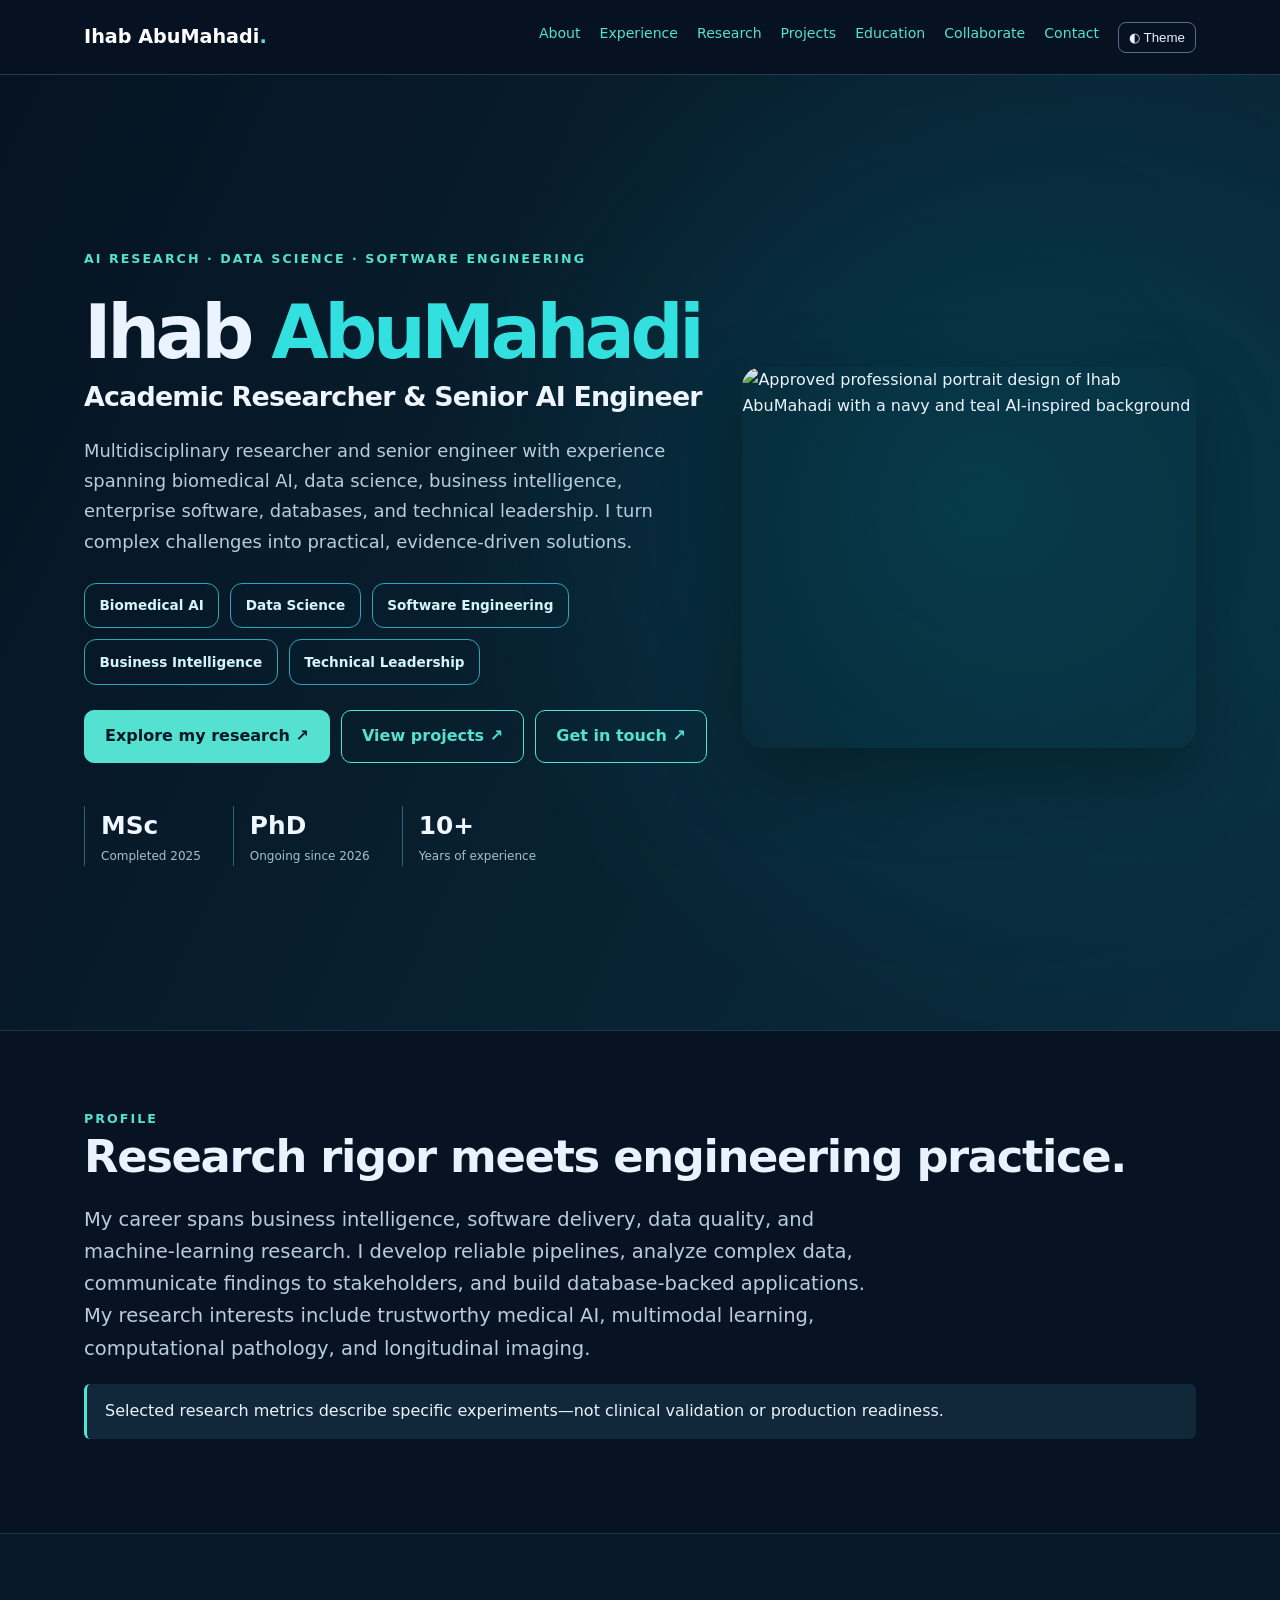
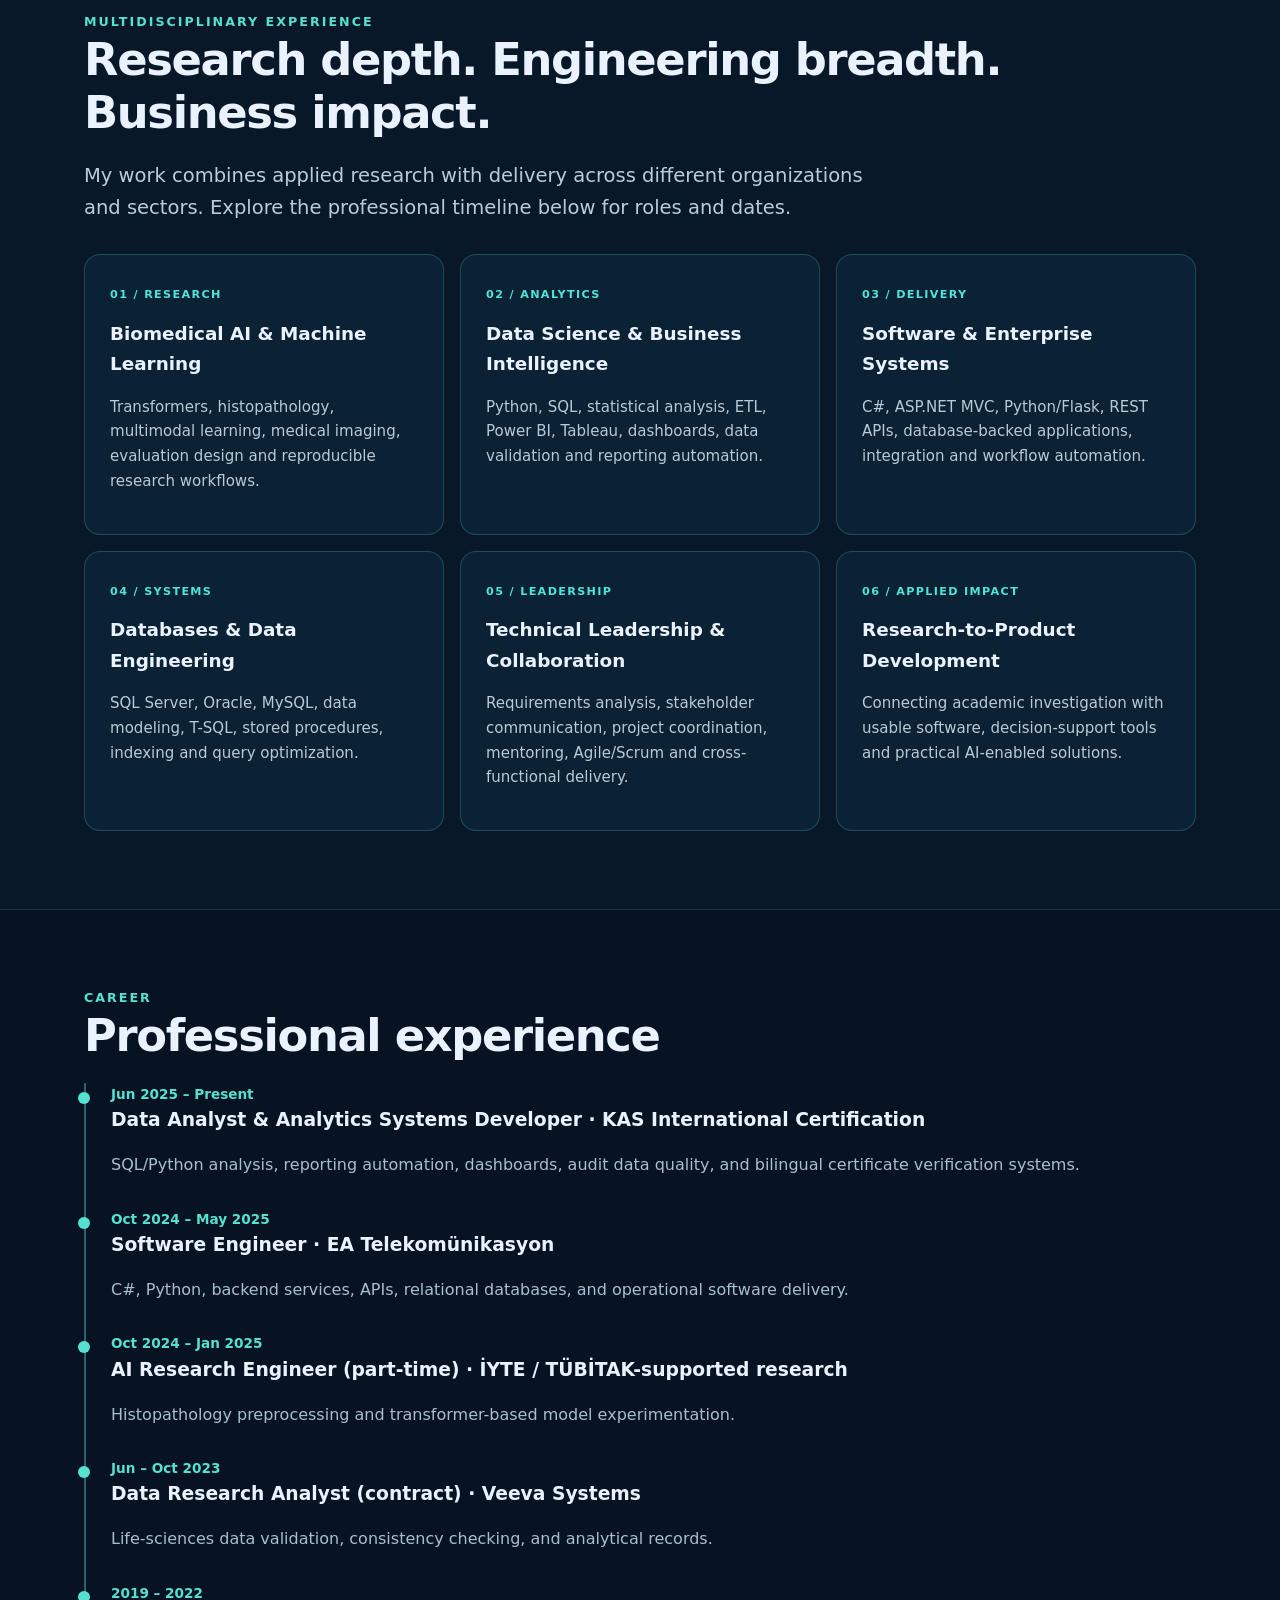
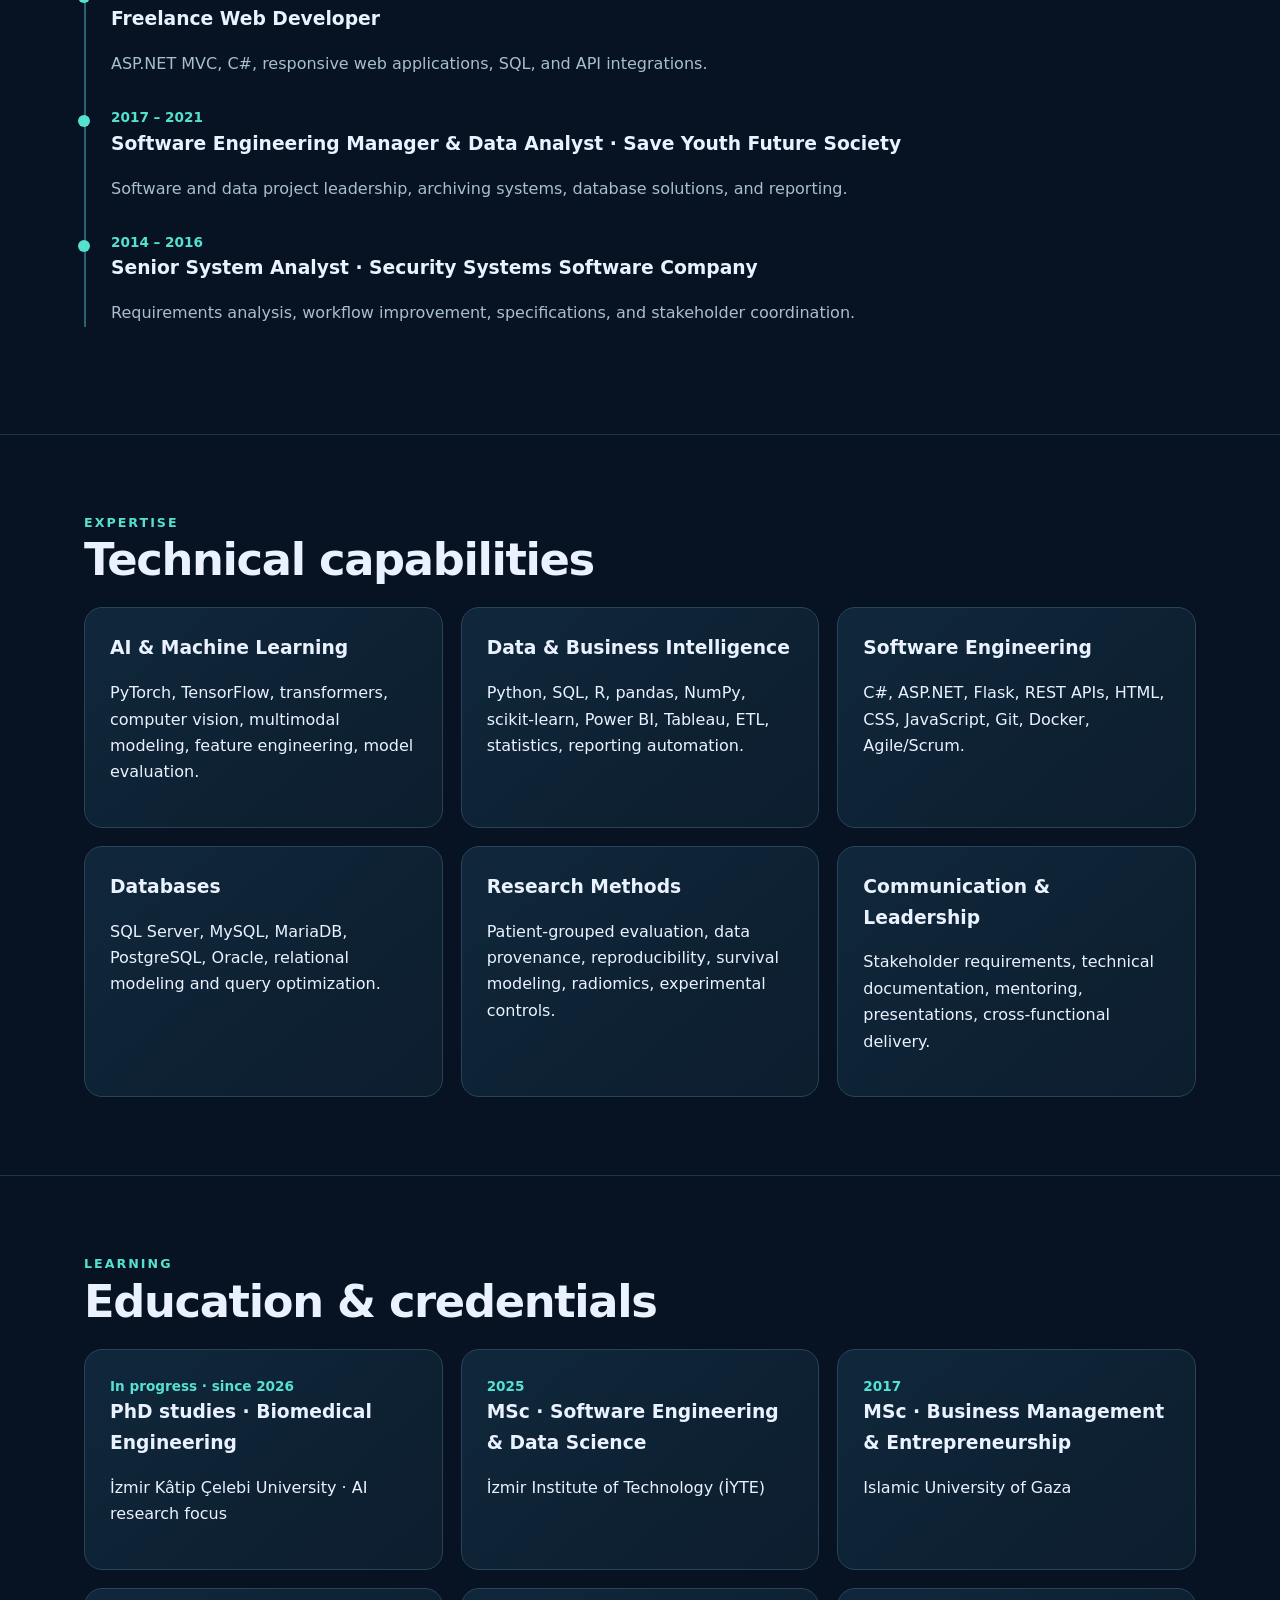
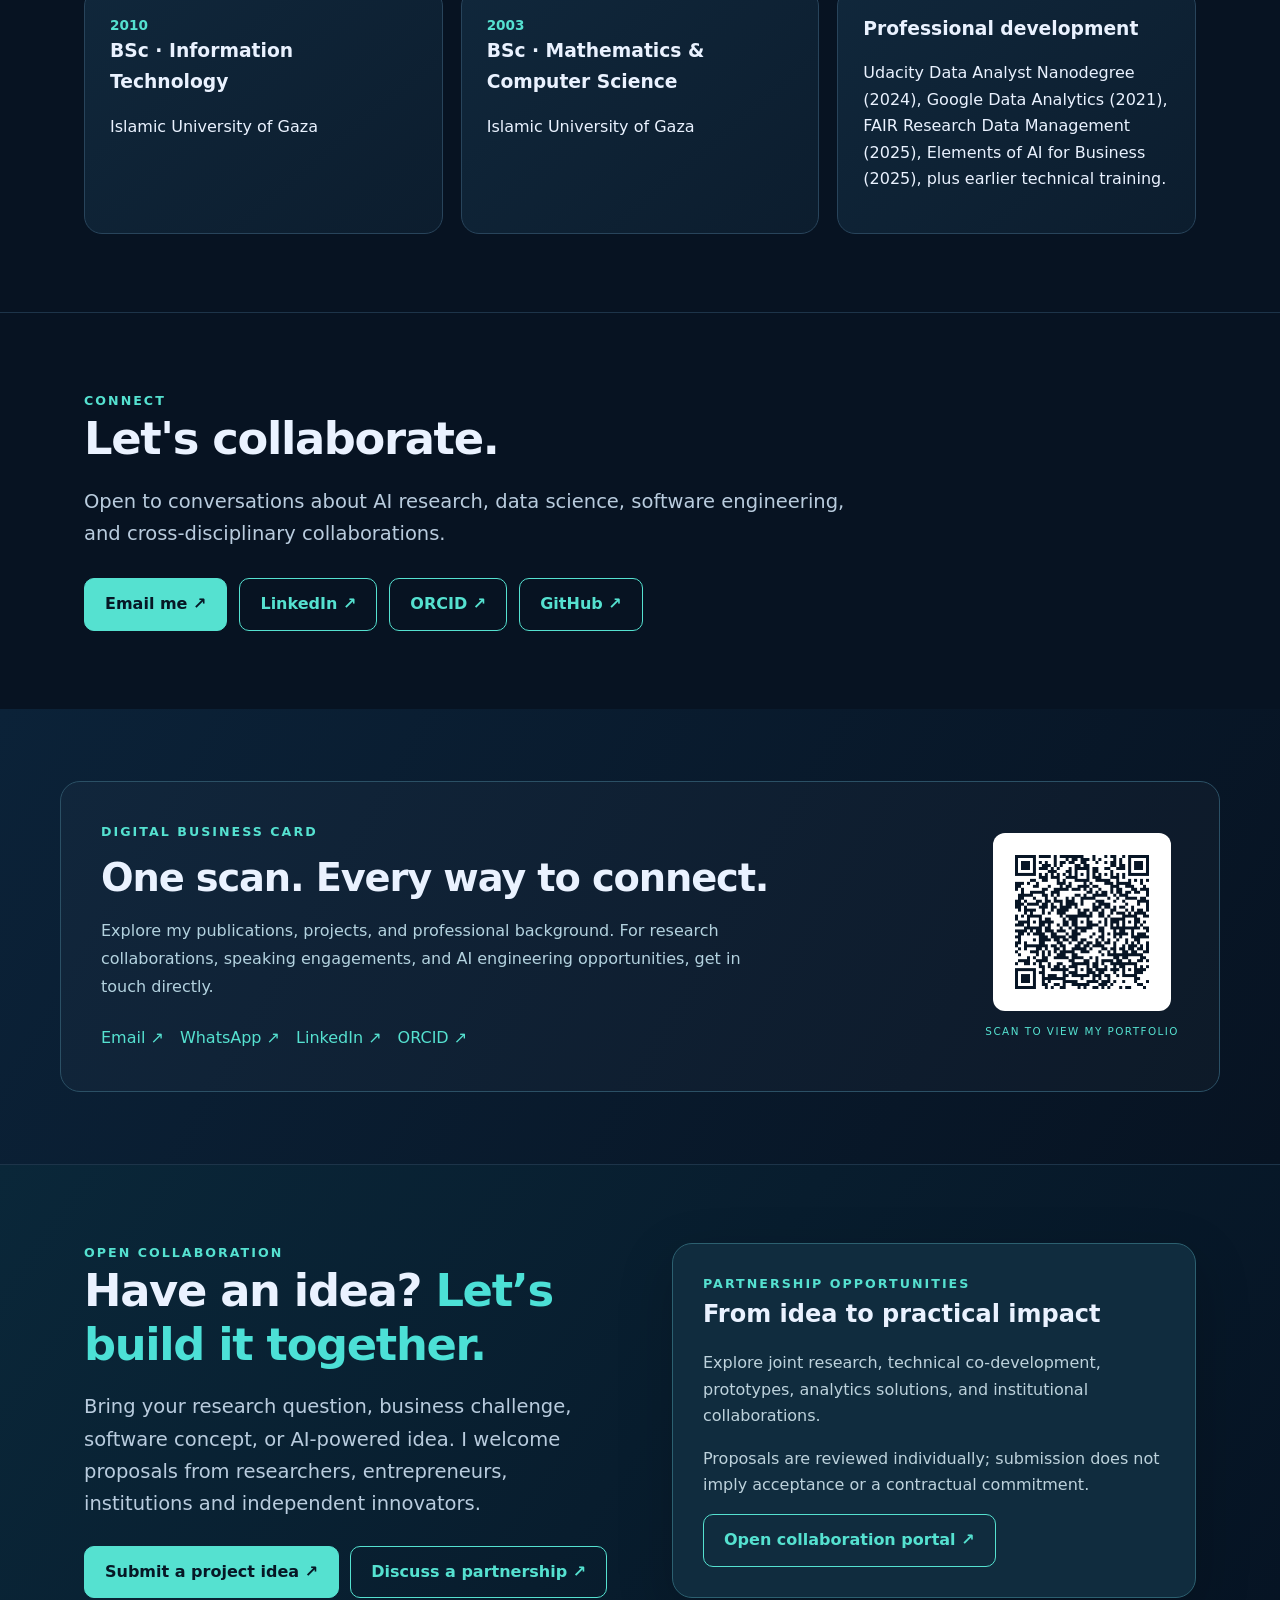
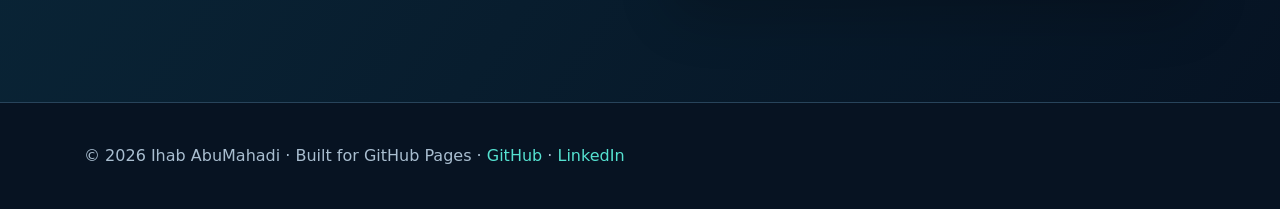
==== index.html @ 4c2e5763 "Version 6" ====
<!doctype html><html lang="en"><head><meta charset="utf-8"><meta name="viewport" content="width=device-width,initial-scale=1"><meta name="description" content="Professional portfolio of Ihab AbuMahadi: AI research, data science, software engineering, education, and experience."><meta name="theme-color" content="#071322"><title>Academic Researcher & Senior AI Engineer | Ihab AbuMahadi</title><link rel="stylesheet" href="style.css"></head><body><header><div class="wrap nav"><a class="brand" href="index.html">Ihab AbuMahadi<span style="color:#55e1d0">.</span></a><nav class="links" aria-label="Main navigation"><a href="index.html#about">About</a><a href="index.html#experience">Experience</a><a href="research.html">Research</a><a href="projects.html">Projects</a><a href="index.html#education">Education</a><a href="collaborate.html">Collaborate</a><a href="index.html#contact">Contact</a><button class="toggle" id="theme" aria-label="Toggle light and dark theme">◐ Theme</button></nav></div></header><main><section class="hero hero-v4">
<div class="wrap hero-layout">
  <div class="hero-copy">
    <div class="eyebrow">AI RESEARCH · DATA SCIENCE · SOFTWARE ENGINEERING</div>
    <h1>Ihab <em>AbuMahadi</em></h1>
    <h2 class="hero-role">Academic Researcher &amp; Senior AI Engineer</h2>
    <p class="lead">Multidisciplinary researcher and senior engineer with experience spanning biomedical AI, data science, business intelligence, enterprise software, databases, and technical leadership. I turn complex challenges into practical, evidence-driven solutions.</p>
    <div class="expertise-tags"><span>Biomedical AI</span><span>Data Science</span><span>Software Engineering</span><span>Business Intelligence</span><span>Technical Leadership</span></div>
    <div class="hero-actions"><a class="btn primary" href="research.html">Explore my research ↗</a><a class="btn" href="projects.html">View projects ↗</a><a class="btn" href="#contact">Get in touch ↗</a></div>
    <div class="hero-metrics"><div><b>MSc</b><span>Completed 2025</span></div><div><b>PhD</b><span>Ongoing since 2026</span></div><div><b>10+</b><span>Years of experience</span></div></div>
  </div>
  <div class="hero-visual"><img class="hero-ai-photo" src="assets/approved-ai-portrait.png" alt="Approved professional portrait design of Ihab AbuMahadi with a navy and teal AI-inspired background" width="1330" height="1119"></div>
</div></section><section id="about" class="section"><div class="wrap"><div class="eyebrow">Profile</div><h2>Research rigor meets engineering practice.</h2><p class="lead">My career spans business intelligence, software delivery, data quality, and machine-learning research. I develop reliable pipelines, analyze complex data, communicate findings to stakeholders, and build database-backed applications. My research interests include trustworthy medical AI, multimodal learning, computational pathology, and longitudinal imaging.</p><p class="note">Selected research metrics describe specific experiments—not clinical validation or production readiness.</p></div></section><section class="section career-scope" id="capabilities"><div class="wrap"><div class="eyebrow">MULTIDISCIPLINARY EXPERIENCE</div><h2>Research depth. Engineering breadth. Business impact.</h2><p class="lead">My work combines applied research with delivery across different organizations and sectors. Explore the professional timeline below for roles and dates.</p><div class="scope-grid"><article class="scope-card"><span>01 / RESEARCH</span><h3>Biomedical AI &amp; Machine Learning</h3><p>Transformers, histopathology, multimodal learning, medical imaging, evaluation design and reproducible research workflows.</p></article><article class="scope-card"><span>02 / ANALYTICS</span><h3>Data Science &amp; Business Intelligence</h3><p>Python, SQL, statistical analysis, ETL, Power BI, Tableau, dashboards, data validation and reporting automation.</p></article><article class="scope-card"><span>03 / DELIVERY</span><h3>Software &amp; Enterprise Systems</h3><p>C#, ASP.NET MVC, Python/Flask, REST APIs, database-backed applications, integration and workflow automation.</p></article><article class="scope-card"><span>04 / SYSTEMS</span><h3>Databases &amp; Data Engineering</h3><p>SQL Server, Oracle, MySQL, data modeling, T-SQL, stored procedures, indexing and query optimization.</p></article><article class="scope-card"><span>05 / LEADERSHIP</span><h3>Technical Leadership &amp; Collaboration</h3><p>Requirements analysis, stakeholder communication, project coordination, mentoring, Agile/Scrum and cross-functional delivery.</p></article><article class="scope-card"><span>06 / APPLIED IMPACT</span><h3>Research-to-Product Development</h3><p>Connecting academic investigation with usable software, decision-support tools and practical AI-enabled solutions.</p></article></div></div></section><section id="experience" class="section"><div class="wrap"><div class="eyebrow">Career</div><h2>Professional experience</h2><div class="timeline"><div class="item"><div class="date">Jun 2025 – Present</div><h3>Data Analyst & Analytics Systems Developer · KAS International Certification</h3><p class="muted">SQL/Python analysis, reporting automation, dashboards, audit data quality, and bilingual certificate verification systems.</p></div><div class="item"><div class="date">Oct 2024 – May 2025</div><h3>Software Engineer · EA Telekomünikasyon</h3><p class="muted">C#, Python, backend services, APIs, relational databases, and operational software delivery.</p></div><div class="item"><div class="date">Oct 2024 – Jan 2025</div><h3>AI Research Engineer (part-time) · İYTE / TÜBİTAK-supported research</h3><p class="muted">Histopathology preprocessing and transformer-based model experimentation.</p></div><div class="item"><div class="date">Jun – Oct 2023</div><h3>Data Research Analyst (contract) · Veeva Systems</h3><p class="muted">Life-sciences data validation, consistency checking, and analytical records.</p></div><div class="item"><div class="date">2019 – 2022</div><h3>Freelance Web Developer</h3><p class="muted">ASP.NET MVC, C#, responsive web applications, SQL, and API integrations.</p></div><div class="item"><div class="date">2017 – 2021</div><h3>Software Engineering Manager & Data Analyst · Save Youth Future Society</h3><p class="muted">Software and data project leadership, archiving systems, database solutions, and reporting.</p></div><div class="item"><div class="date">2014 – 2016</div><h3>Senior System Analyst · Security Systems Software Company</h3><p class="muted">Requirements analysis, workflow improvement, specifications, and stakeholder coordination.</p></div></div></div></section><section class="section"><div class="wrap"><div class="eyebrow">Expertise</div><h2>Technical capabilities</h2><div class="grid"><article class="card"><h3>AI & Machine Learning</h3><p>PyTorch, TensorFlow, transformers, computer vision, multimodal modeling, feature engineering, model evaluation.</p></article><article class="card"><h3>Data & Business Intelligence</h3><p>Python, SQL, R, pandas, NumPy, scikit-learn, Power BI, Tableau, ETL, statistics, reporting automation.</p></article><article class="card"><h3>Software Engineering</h3><p>C#, ASP.NET, Flask, REST APIs, HTML, CSS, JavaScript, Git, Docker, Agile/Scrum.</p></article><article class="card"><h3>Databases</h3><p>SQL Server, MySQL, MariaDB, PostgreSQL, Oracle, relational modeling and query optimization.</p></article><article class="card"><h3>Research Methods</h3><p>Patient-grouped evaluation, data provenance, reproducibility, survival modeling, radiomics, experimental controls.</p></article><article class="card"><h3>Communication & Leadership</h3><p>Stakeholder requirements, technical documentation, mentoring, presentations, cross-functional delivery.</p></article></div></div></section><section id="education" class="section"><div class="wrap"><div class="eyebrow">Learning</div><h2>Education & credentials</h2><div class="grid"><div class="card"><div class="date">In progress · since 2026</div><h3>PhD studies · Biomedical Engineering</h3><p>İzmir Kâtip Çelebi University · AI research focus</p></div><div class="card"><div class="date">2025</div><h3>MSc · Software Engineering & Data Science</h3><p>İzmir Institute of Technology (İYTE)</p></div><div class="card"><div class="date">2017</div><h3>MSc · Business Management & Entrepreneurship</h3><p>Islamic University of Gaza</p></div><div class="card"><div class="date">2010</div><h3>BSc · Information Technology</h3><p>Islamic University of Gaza</p></div><div class="card"><div class="date">2003</div><h3>BSc · Mathematics & Computer Science</h3><p>Islamic University of Gaza</p></div><div class="card"><h3>Professional development</h3><p>Udacity Data Analyst Nanodegree (2024), Google Data Analytics (2021), FAIR Research Data Management (2025), Elements of AI for Business (2025), plus earlier technical training.</p></div></div></div></section><section id="contact" class="section"><div class="wrap"><div class="eyebrow">Connect</div><h2>Let's collaborate.</h2><p class="lead">Open to conversations about AI research, data science, software engineering, and cross-disciplinary collaborations.</p><div class="buttons"><a class="btn primary" href="mailto:ihab.mhadi@gmail.com">Email me ↗</a><a class="btn" href="https://www.linkedin.com/in/ihababumhadi/">LinkedIn ↗</a><a class="btn" href="https://orcid.org/0009-0006-1250-2683">ORCID ↗</a><a class="btn" href="https://github.com/ihabmhadi">GitHub ↗</a></div></div></section><section class="connect-qr"><div class="wrap qr-panel"><div><div class="eyebrow">DIGITAL BUSINESS CARD</div><h2>One scan. Every way to connect.</h2><p>Explore my publications, projects, and professional background. For research collaborations, speaking engagements, and AI engineering opportunities, get in touch directly.</p><div class="qr-links"><a href="mailto:ihab.mhadi@gmail.com">Email ↗</a><a href="https://wa.me/905441870034" target="_blank" rel="noopener">WhatsApp ↗</a><a href="https://www.linkedin.com/in/ihababumhadi/" target="_blank" rel="noopener">LinkedIn ↗</a><a href="https://orcid.org/0009-0006-1250-2683" target="_blank" rel="noopener">ORCID ↗</a></div></div><div class="qr-box"><img src="assets/portfolio-qr.png" alt="QR code linking to Ihab AbuMahadi's portfolio"><span>SCAN TO VIEW MY PORTFOLIO</span></div></div></section><section class="section collaboration" id="collaborate"><div class="wrap collaboration-layout"><div><div class="eyebrow">OPEN COLLABORATION</div><h2>Have an idea? <em>Let’s build it together.</em></h2><p class="lead">Bring your research question, business challenge, software concept, or AI-powered idea. I welcome proposals from researchers, entrepreneurs, institutions and independent innovators.</p><div class="hero-actions"><a class="btn primary" href="collaborate.html">Submit a project idea ↗</a><a class="btn" href="mailto:ihab.mhadi@gmail.com">Discuss a partnership ↗</a></div></div><div class="idea-panel"><div class="eyebrow">PARTNERSHIP OPPORTUNITIES</div><h3>From idea to practical impact</h3><p>Explore joint research, technical co-development, prototypes, analytics solutions, and institutional collaborations.</p><p>Proposals are reviewed individually; submission does not imply acceptance or a contractual commitment.</p><a class="btn" href="collaborate.html">Open collaboration portal ↗</a></div></div></section></main><footer class="footer"><div class="wrap">© 2026 Ihab AbuMahadi · Built for GitHub Pages · <a href="https://github.com/ihabmhadi">GitHub</a> · <a href="https://www.linkedin.com/in/ihababumhadi/">LinkedIn</a></div></footer><script src="script.js"></script></body></html>
---- style.css ----
*{box-sizing:border-box}html{scroll-behavior:smooth}body{margin:0;background:#071322;color:#eaf2ff;font-family:Inter,system-ui,-apple-system,Segoe UI,sans-serif;line-height:1.65}a{color:#55e1d0;text-decoration:none}a:hover{text-decoration:underline}.wrap{max-width:1160px;margin:auto;padding:0 24px}header{position:sticky;top:0;background:#071322ed;backdrop-filter:blur(18px);border-bottom:1px solid #263b4e;z-index:10}.nav{display:flex;justify-content:space-between;align-items:center;min-height:74px;gap:18px}.brand{font-weight:800;font-size:1.2rem;color:white}.links{display:flex;gap:19px;flex-wrap:wrap;font-size:.88rem}.hero{padding:105px 0 95px;background:radial-gradient(ellipse at 85% 30%,#11445b 0,transparent 58%),#071322}.eyebrow{color:#55e1d0;letter-spacing:.16em;text-transform:uppercase;font-weight:700;font-size:.79rem}h1{font-size:clamp(2.8rem,7vw,5.8rem);line-height:1.08;letter-spacing:-.05em;max-width:1050px;margin:24px 0}h2{font-size:clamp(1.8rem,4vw,2.8rem);line-height:1.2;letter-spacing:-.03em;margin:0 0 20px}h3{margin:0 0 10px;font-size:1.17rem}.lead{max-width:800px;font-size:1.22rem;color:#b9ccde}.muted{color:#a9bed0}.buttons{display:flex;gap:12px;flex-wrap:wrap;margin-top:28px}.btn{display:inline-block;padding:12px 20px;border:1px solid #55e1d0;border-radius:10px;font-weight:700}.btn.primary{background:#55e1d0;color:#061725}.section{padding:78px 0;border-top:1px solid #1d3449}.grid{display:grid;grid-template-columns:repeat(3,minmax(0,1fr));gap:18px}.card{background:linear-gradient(140deg,#10273b,#0c1d2e);border:1px solid #28445b;border-radius:18px;padding:25px;transition:transform .2s,border-color .2s}.card:hover{transform:translateY(-4px);border-color:#55e1d0}.tag{display:inline-block;border:1px solid #35586a;color:#9eece2;border-radius:999px;padding:3px 10px;font-size:.76rem;margin:4px 4px 4px 0}.date{color:#55e1d0;font-weight:700;font-size:.85rem}.timeline{border-left:2px solid #2b6071;padding-left:25px}.item{position:relative;margin:0 0 29px}.item:before{content:'';position:absolute;left:-33px;top:9px;width:12px;height:12px;background:#55e1d0;border-radius:50%}.stats{display:flex;gap:45px;flex-wrap:wrap;margin-top:35px}.stat strong{display:block;font-size:2.1rem;color:white}.stat span{color:#b5c8d8}.footer{padding:40px 0;border-top:1px solid #28445b;color:#a9bed0}.note{border-left:3px solid #55e1d0;padding:14px 18px;background:#10283a;border-radius:6px}.toggle{background:transparent;border:1px solid #507184;color:inherit;border-radius:8px;padding:7px 10px;cursor:pointer}.light{background:#f6fafc;color:#142438}.light header{background:#f6fafcef}.light .hero{background:radial-gradient(ellipse at 85% 30%,#c2f5ee,transparent 55%),#f6fafc}.light .card{background:white;color:#142438}.light .brand,.light .stat strong{color:#142438}.light .lead,.light .muted{color:#475569}.light .note{background:#e6f5f5}.light .footer{color:#475569}@media(max-width:850px){.grid{grid-template-columns:1fr 1fr}.nav{align-items:flex-start;padding-top:15px;padding-bottom:15px;flex-direction:column}.links{gap:12px}.hero{padding:65px 0}}@media(max-width:600px){.grid{grid-template-columns:1fr}.section{padding:52px 0}.stats{gap:22px}}@media(prefers-reduced-motion:reduce){html{scroll-behavior:auto}.card{transition:none}}
/* V3 — premium academic + AI visual identity */
.hero-v3{position:relative;overflow:hidden;background:radial-gradient(circle at 75% 40%,rgba(26,139,160,.23),transparent 48%),linear-gradient(120deg,#071322,#092237)}
.hero-layout{display:grid;grid-template-columns:1.12fr .88fr;gap:4.5rem;align-items:center;padding-top:5.5rem;padding-bottom:5.5rem;min-height:680px}
.hero-copy{position:relative;z-index:2}.hero-v3 h1{font-size:clamp(3rem,5.2vw,5.6rem);line-height:1.05;letter-spacing:-.055em;margin:1.4rem 0 1.3rem}.hero-v3 h1 em{font-style:normal;color:#55e1d0}.hero-v3 .lead{max-width:670px}.availability{display:inline-flex;align-items:center;gap:9px;font-size:.8rem;color:#b5d4dc;margin-top:1.5rem}.pulse{width:8px;height:8px;border-radius:50%;background:#55e1d0;box-shadow:0 0 0 5px rgba(85,225,208,.12)}.hero-actions{display:flex;flex-wrap:wrap;gap:.7rem;margin:1.6rem 0}.hero-metrics{display:flex;gap:2.3rem;margin-top:2.7rem}.hero-metrics div{display:flex;flex-direction:column}.hero-metrics b{font-size:1.55rem;color:#f1f7ff}.hero-metrics span{font-size:.75rem;color:#a6c0d1}
.hero-visual{position:relative;max-width:520px;margin:auto;width:100%;isolation:isolate}.portrait-frame{position:relative;overflow:hidden;border:1px solid rgba(85,225,208,.4);border-radius:24px;box-shadow:0 30px 100px #0007;background:#10253a;transform:rotate(1deg)}.portrait-frame img{width:100%;height:520px;object-fit:cover;object-position:50% 18%;display:block;filter:saturate(.85)}.portrait-frame:after{content:'';position:absolute;inset:45% 0 0;background:linear-gradient(transparent,rgba(3,15,30,.96));pointer-events:none}.portrait-label{position:absolute;z-index:1;bottom:22px;left:25px;display:flex;flex-direction:column;gap:5px}.portrait-label span{font-size:.7rem;letter-spacing:.15em;color:#55e1d0}.portrait-label strong{font-size:1.55rem;color:white}.orb{position:absolute;border-radius:50%;border:1px solid rgba(85,225,208,.3);box-shadow:0 0 50px rgba(85,225,208,.1);z-index:-1}.orb-one{width:280px;height:280px;right:-60px;top:-55px}.orb-two{width:170px;height:170px;left:-75px;bottom:30px}.visual-caption{text-align:center;font-size:.78rem;color:#b4d6dd;margin-top:1.2rem}.visual-caption span{color:#55e1d0;margin:0 4px}
.connect-qr{padding:4.5rem 0;background:linear-gradient(120deg,#0b2238,#071322)}.qr-panel{display:grid;grid-template-columns:1fr auto;gap:3rem;align-items:center;border:1px solid #2b5065;border-radius:20px;padding:2.5rem;background:rgba(255,255,255,.025)}.qr-panel h2{font-size:clamp(1.8rem,3vw,2.7rem);margin:12px 0}.qr-panel p{max-width:670px;color:#b3d2df;line-height:1.75}.qr-links{display:flex;gap:1rem;flex-wrap:wrap;margin-top:1.5rem}.qr-links a{color:#55e1d0}.qr-box{display:flex;flex-direction:column;align-items:center;gap:12px;color:#55e1d0;font-size:.65rem;letter-spacing:.14em}.qr-box img{width:178px;height:178px;object-fit:contain;background:white;border-radius:12px;padding:10px}
@media(max-width:850px){.hero-layout{grid-template-columns:1fr;padding-top:3rem;gap:2.5rem}.hero-visual{max-width:400px}.portrait-frame img{height:430px}.qr-panel{grid-template-columns:1fr;text-align:left}.qr-box{align-items:flex-start}.hero-v3 h1{font-size:clamp(2.8rem,9vw,4.5rem)}}@media(max-width:480px){.hero-metrics{gap:1rem}.hero-metrics b{font-size:1.25rem}.portrait-frame img{height:380px}.qr-panel{padding:1.4rem}}
body.light .hero-v3,body.light .connect-qr{color:#eaf6ff}

/* Version 4: independent portrait asset, no overlay text on the face */
.hero-v4{overflow:hidden;background:radial-gradient(circle at 76% 44%,rgba(0,210,225,.13),transparent 48%),linear-gradient(115deg,#061322,#092d3d);color:#eaf3ff}
.hero-v4 .hero-layout{grid-template-columns:1.16fr .84fr;gap:2rem;padding-top:4.3rem;padding-bottom:4.3rem;min-height:650px}
.hero-v4 h1{font-size:clamp(3.4rem,5.8vw,6.3rem);letter-spacing:-.06em;line-height:1.05;margin:1.5rem 0 .5rem}
.hero-v4 h1 em{font-style:normal;color:#32e0df}
.hero-v4 .hero-role{font-size:clamp(1.3rem,2.1vw,2rem);line-height:1.25;margin:.2rem 0 1.4rem;color:#eef5ff}
.hero-v4 .lead{max-width:640px;font-size:1.12rem;line-height:1.7}
.expertise-tags{display:flex;gap:.7rem;flex-wrap:wrap;margin-top:1.6rem}
.expertise-tags span{padding:.65rem .9rem;border:1px solid #2ca6b8;border-radius:12px;color:#d4f6fa;font-weight:600;font-size:.85rem}
.hero-v4 .hero-visual{max-width:510px;display:flex;flex-direction:column;align-items:center}
.hero-ai-photo{width:100%;height:auto;max-height:650px;object-fit:contain;display:block;filter:drop-shadow(0 20px 36px #0006);border-radius:22px}
.hero-photo-note{font-size:.76rem;color:#a6c9d3;text-align:center;margin-top:1rem;letter-spacing:.04em}
.hero-v4 .hero-metrics{gap:2rem;flex-wrap:wrap}
.hero-v4 .hero-metrics>div{border-left:1px solid #366075;padding-left:1rem}
@media(max-width:850px){.hero-v4 .hero-layout{grid-template-columns:1fr;gap:2.5rem;padding-top:3rem}.hero-v4 .hero-visual{max-width:440px}.hero-v4 h1{font-size:clamp(3rem,9vw,5rem)}}
@media(max-width:480px){.hero-v4 .hero-metrics{gap:.9rem}.hero-v4 .hero-role{font-size:1.35rem}.hero-v4 .hero-ai-photo{max-height:500px}}

/* Authentic, unaltered user-supplied portrait */
.hero-v4 .hero-visual{position:relative;isolation:isolate;padding:22px 18px 0;background:radial-gradient(circle at 50% 43%,rgba(56,211,218,.14),transparent 65%)}
.hero-v4 .hero-visual:before{content:"";position:absolute;inset:5% 1% 12%;border:1px solid rgba(69,221,222,.22);border-radius:50%;z-index:-1}
.hero-v4 .hero-ai-photo{width:min(100%,440px);height:auto;max-height:none;object-fit:contain;object-position:center;filter:none;border-radius:24px 24px 12px 12px;box-shadow:0 20px 60px rgba(0,0,0,.26)}
.career-scope{background:rgba(13,42,60,.25)}.scope-grid{display:grid;grid-template-columns:repeat(3,minmax(0,1fr));gap:16px;margin-top:30px}.scope-card{padding:25px;border:1px solid rgba(84,198,207,.25);border-radius:16px;background:rgba(18,48,68,.44)}.scope-card span{color:#4ee4d9;font-size:.7rem;letter-spacing:.12em;font-weight:800}.scope-card h3{font-size:1.15rem;margin:12px 0}.scope-card p{font-size:.94rem;line-height:1.65;color:#b7cbd6}
.collaboration{background:linear-gradient(125deg,#0a2739,#061323)}.collaboration-layout{display:grid;grid-template-columns:1fr 1fr;gap:4rem;align-items:start}.collaboration h2 em{font-style:normal;color:#4ce0d6}.collab-foot{margin-top:28px;color:#80b7c2;font-size:.92rem;line-height:1.8}.idea-panel{background:#102c3e;border:1px solid #2c6070;border-radius:20px;padding:30px;box-shadow:0 18px 55px #0003}.idea-panel h3{font-size:1.5rem;margin:0 0 8px}.idea-panel>p{color:#bdd2dc}.idea-panel form{display:flex;flex-direction:column;gap:9px;margin-top:18px}.idea-panel label{font-size:.87rem;color:#d7eaf1;font-weight:650;margin-top:8px}.idea-panel input,.idea-panel select,.idea-panel textarea{box-sizing:border-box;width:100%;border:1px solid #456a7c;background:#091c2b;color:#f3fbff;border-radius:9px;padding:12px 14px;font:inherit}.idea-panel input:focus,.idea-panel select:focus,.idea-panel textarea:focus{outline:2px solid #43dcd2;outline-offset:1px}.idea-submit{margin-top:15px;cursor:pointer}.form-note{font-size:.78rem;color:#9dbcc7;line-height:1.55}
@media(max-width:900px){.scope-grid{grid-template-columns:repeat(2,minmax(0,1fr))}.collaboration-layout{grid-template-columns:1fr;gap:25px}}@media(max-width:580px){.scope-grid{grid-template-columns:1fr}.idea-panel{padding:20px}.hero-v4 .hero-visual{padding:10px}}

/* V6 approved hero artwork and collaboration portal */
.hero-v4 .hero-visual{background:transparent!important;padding:0!important;max-width:620px!important}
.hero-v4 .hero-visual:before{display:none!important}
.hero-v4 .hero-ai-photo{width:100%!important;max-width:610px!important;border-radius:20px!important;box-shadow:0 28px 80px #0005!important;object-fit:contain!important}
.portal-head{background:radial-gradient(ellipse at 85% 10%,rgba(22,148,170,.22),transparent 60%),#081c2a}
.portal-head h1{font-size:clamp(2.4rem,5vw,4.6rem);max-width:1000px;line-height:1.08;letter-spacing:-.045em}
.portal-head h1 em{color:#4ce0d6;font-style:normal}
.portal-head .lead{max-width:850px}
.portal-stages{display:flex;flex-wrap:wrap;gap:12px;margin-top:32px}
.portal-stages span{padding:12px 16px;border:1px solid #285b68;border-radius:10px;color:#bfe5eb;font-weight:650}
.portal-types{grid-template-columns:1fr!important}
.portal-types .scope-card{padding:20px}
.consent{display:flex;gap:10px;align-items:start;line-height:1.5}
.consent input{width:auto!important;margin-top:5px;accent-color:#46e0d3}
@media(max-width:900px){.hero-v4 .hero-visual{max-width:500px!important}}
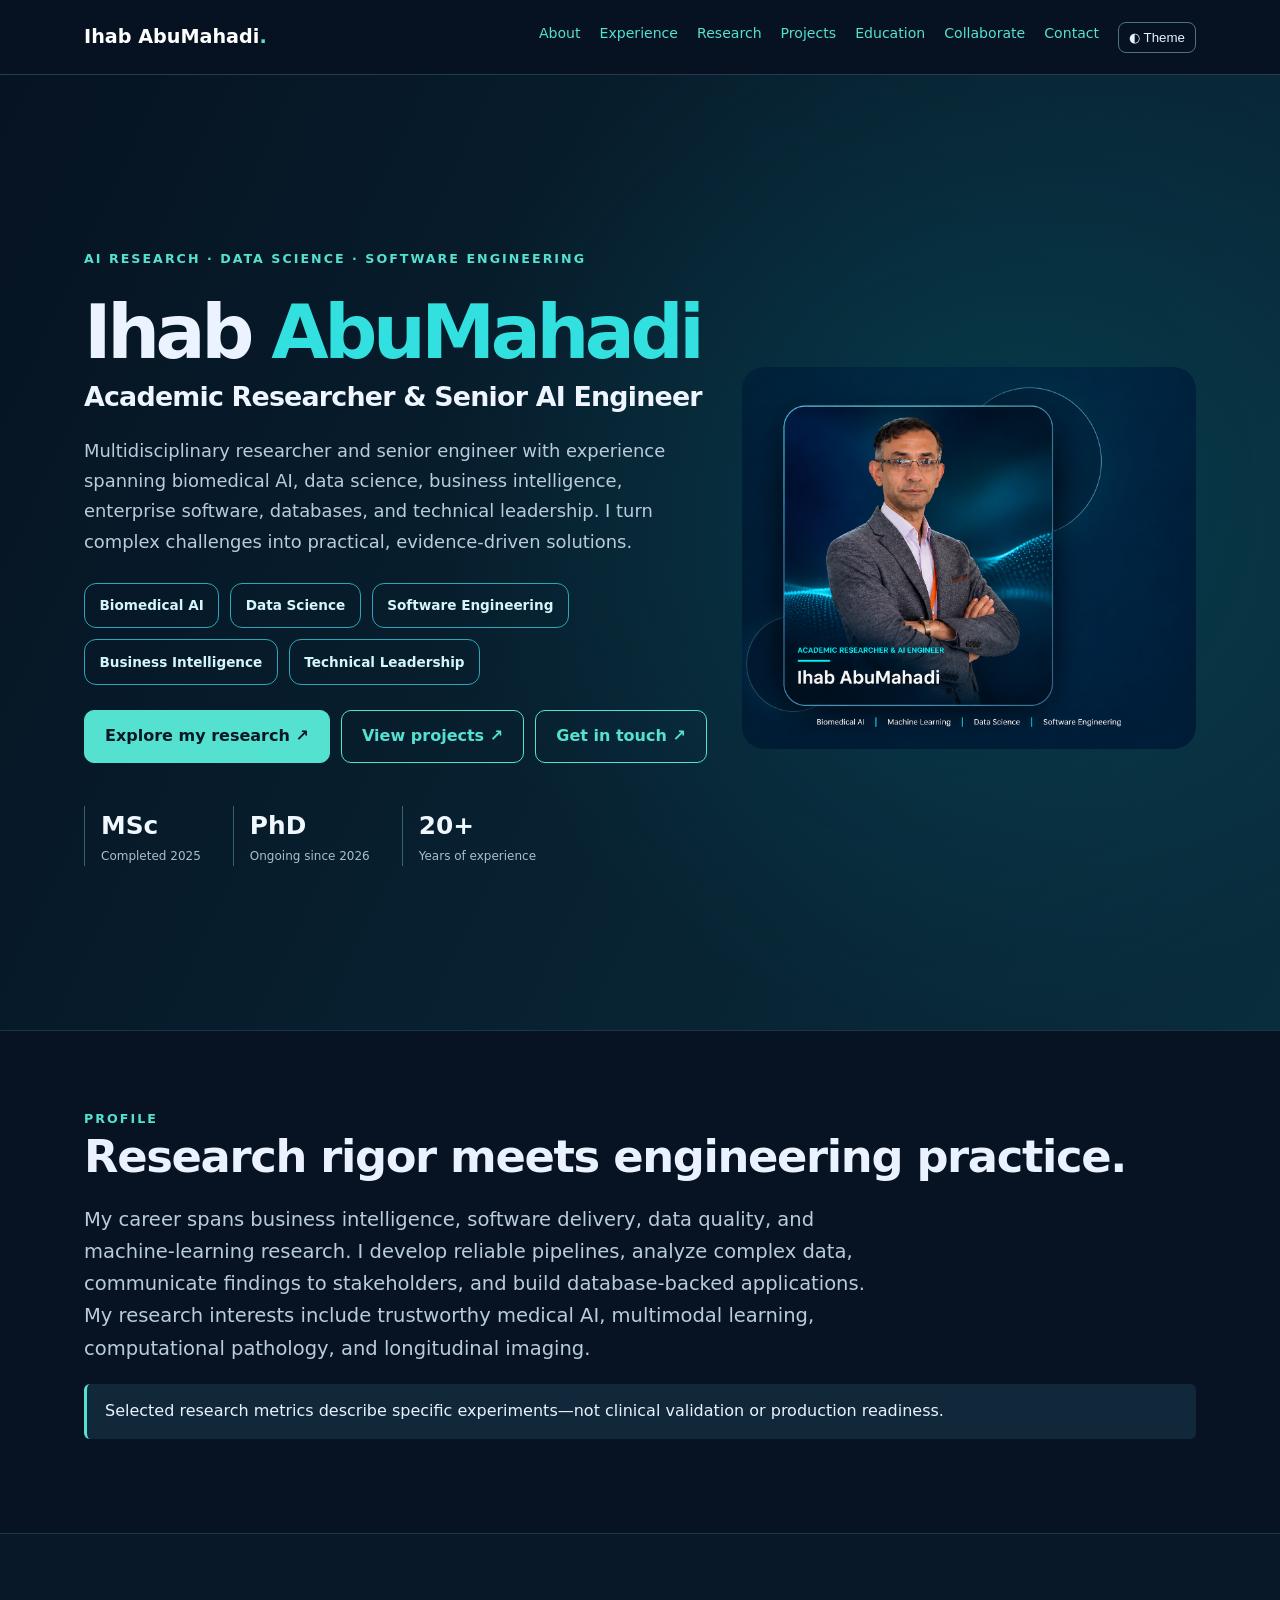
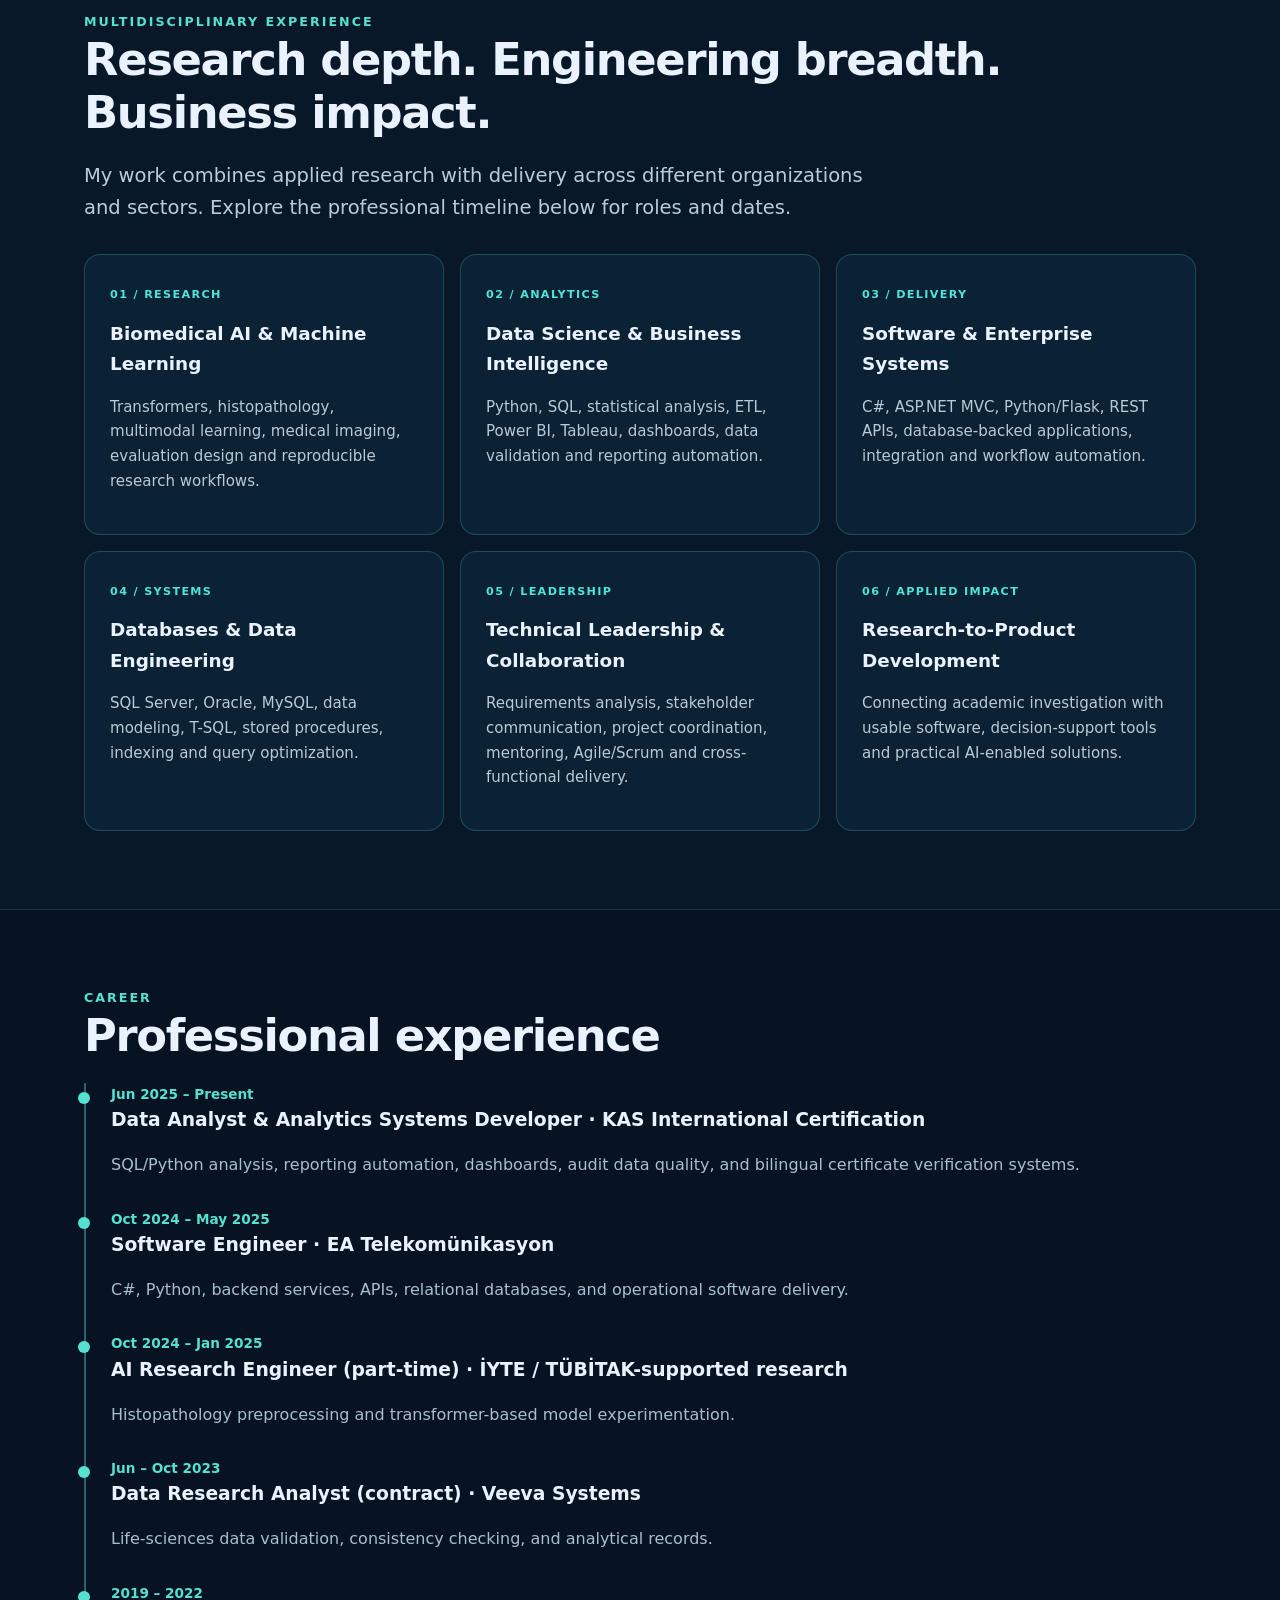
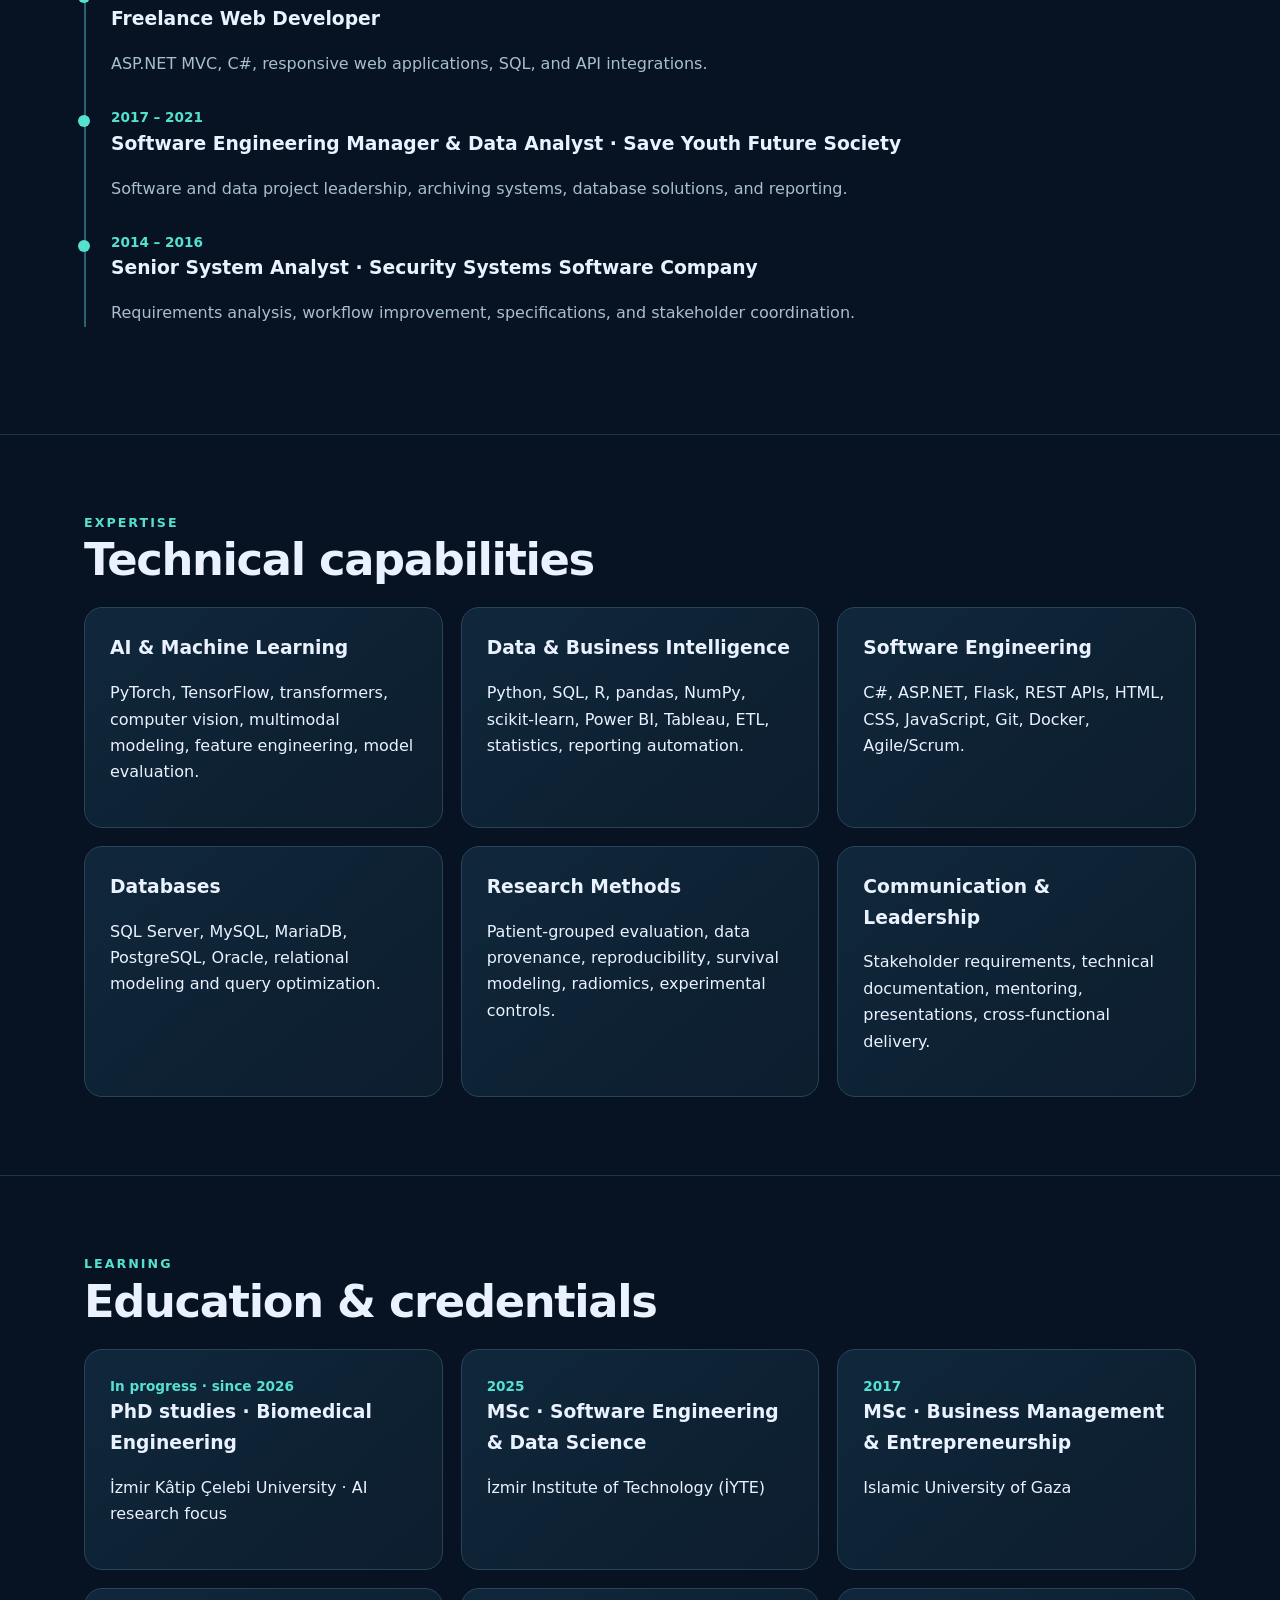
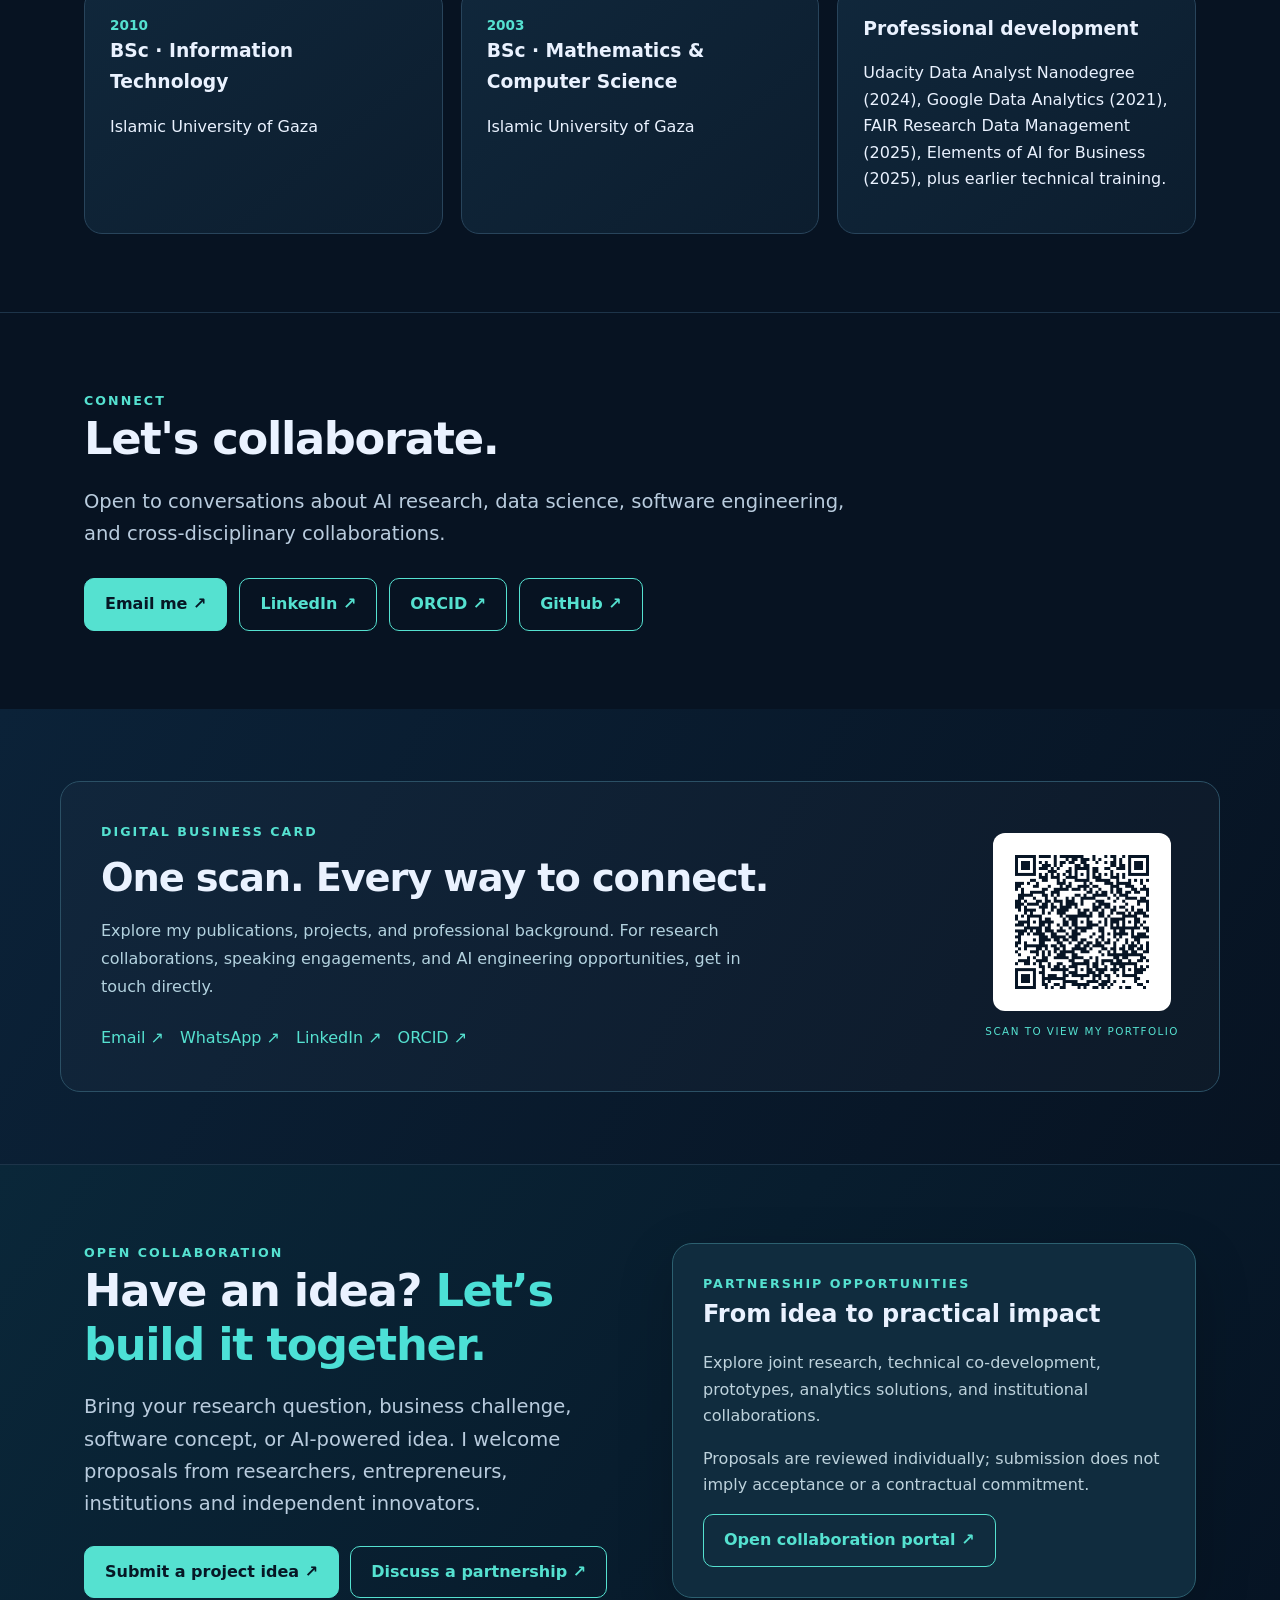
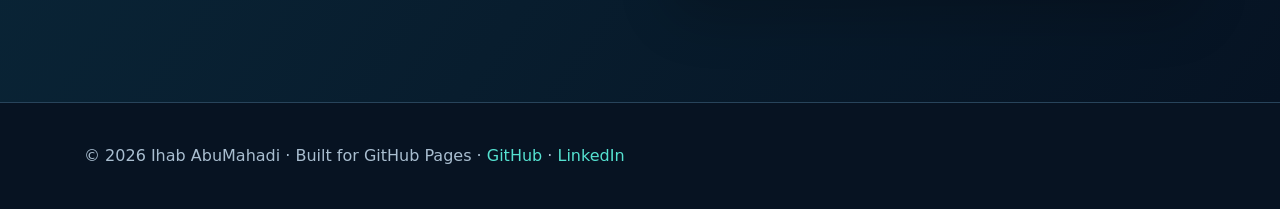
==== commit 9ef11d88: "Update index.html" ====
--- a/index.html
+++ b/index.html
@@ -7,7 +7,7 @@
     <p class="lead">Multidisciplinary researcher and senior engineer with experience spanning biomedical AI, data science, business intelligence, enterprise software, databases, and technical leadership. I turn complex challenges into practical, evidence-driven solutions.</p>
     <div class="expertise-tags"><span>Biomedical AI</span><span>Data Science</span><span>Software Engineering</span><span>Business Intelligence</span><span>Technical Leadership</span></div>
     <div class="hero-actions"><a class="btn primary" href="research.html">Explore my research ↗</a><a class="btn" href="projects.html">View projects ↗</a><a class="btn" href="#contact">Get in touch ↗</a></div>
-    <div class="hero-metrics"><div><b>MSc</b><span>Completed 2025</span></div><div><b>PhD</b><span>Ongoing since 2026</span></div><div><b>10+</b><span>Years of experience</span></div></div>
+    <div class="hero-metrics"><div><b>MSc</b><span>Completed 2025</span></div><div><b>PhD</b><span>Ongoing since 2026</span></div><div><b>20+</b><span>Years of experience</span></div></div>
   </div>
   <div class="hero-visual"><img class="hero-ai-photo" src="assets/approved-ai-portrait.png" alt="Approved professional portrait design of Ihab AbuMahadi with a navy and teal AI-inspired background" width="1330" height="1119"></div>
-</div></section><section id="about" class="section"><div class="wrap"><div class="eyebrow">Profile</div><h2>Research rigor meets engineering practice.</h2><p class="lead">My career spans business intelligence, software delivery, data quality, and machine-learning research. I develop reliable pipelines, analyze complex data, communicate findings to stakeholders, and build database-backed applications. My research interests include trustworthy medical AI, multimodal learning, computational pathology, and longitudinal imaging.</p><p class="note">Selected research metrics describe specific experiments—not clinical validation or production readiness.</p></div></section><section class="section career-scope" id="capabilities"><div class="wrap"><div class="eyebrow">MULTIDISCIPLINARY EXPERIENCE</div><h2>Research depth. Engineering breadth. Business impact.</h2><p class="lead">My work combines applied research with delivery across different organizations and sectors. Explore the professional timeline below for roles and dates.</p><div class="scope-grid"><article class="scope-card"><span>01 / RESEARCH</span><h3>Biomedical AI &amp; Machine Learning</h3><p>Transformers, histopathology, multimodal learning, medical imaging, evaluation design and reproducible research workflows.</p></article><article class="scope-card"><span>02 / ANALYTICS</span><h3>Data Science &amp; Business Intelligence</h3><p>Python, SQL, statistical analysis, ETL, Power BI, Tableau, dashboards, data validation and reporting automation.</p></article><article class="scope-card"><span>03 / DELIVERY</span><h3>Software &amp; Enterprise Systems</h3><p>C#, ASP.NET MVC, Python/Flask, REST APIs, database-backed applications, integration and workflow automation.</p></article><article class="scope-card"><span>04 / SYSTEMS</span><h3>Databases &amp; Data Engineering</h3><p>SQL Server, Oracle, MySQL, data modeling, T-SQL, stored procedures, indexing and query optimization.</p></article><article class="scope-card"><span>05 / LEADERSHIP</span><h3>Technical Leadership &amp; Collaboration</h3><p>Requirements analysis, stakeholder communication, project coordination, mentoring, Agile/Scrum and cross-functional delivery.</p></article><article class="scope-card"><span>06 / APPLIED IMPACT</span><h3>Research-to-Product Development</h3><p>Connecting academic investigation with usable software, decision-support tools and practical AI-enabled solutions.</p></article></div></div></section><section id="experience" class="section"><div class="wrap"><div class="eyebrow">Career</div><h2>Professional experience</h2><div class="timeline"><div class="item"><div class="date">Jun 2025 – Present</div><h3>Data Analyst & Analytics Systems Developer · KAS International Certification</h3><p class="muted">SQL/Python analysis, reporting automation, dashboards, audit data quality, and bilingual certificate verification systems.</p></div><div class="item"><div class="date">Oct 2024 – May 2025</div><h3>Software Engineer · EA Telekomünikasyon</h3><p class="muted">C#, Python, backend services, APIs, relational databases, and operational software delivery.</p></div><div class="item"><div class="date">Oct 2024 – Jan 2025</div><h3>AI Research Engineer (part-time) · İYTE / TÜBİTAK-supported research</h3><p class="muted">Histopathology preprocessing and transformer-based model experimentation.</p></div><div class="item"><div class="date">Jun – Oct 2023</div><h3>Data Research Analyst (contract) · Veeva Systems</h3><p class="muted">Life-sciences data validation, consistency checking, and analytical records.</p></div><div class="item"><div class="date">2019 – 2022</div><h3>Freelance Web Developer</h3><p class="muted">ASP.NET MVC, C#, responsive web applications, SQL, and API integrations.</p></div><div class="item"><div class="date">2017 – 2021</div><h3>Software Engineering Manager & Data Analyst · Save Youth Future Society</h3><p class="muted">Software and data project leadership, archiving systems, database solutions, and reporting.</p></div><div class="item"><div class="date">2014 – 2016</div><h3>Senior System Analyst · Security Systems Software Company</h3><p class="muted">Requirements analysis, workflow improvement, specifications, and stakeholder coordination.</p></div></div></div></section><section class="section"><div class="wrap"><div class="eyebrow">Expertise</div><h2>Technical capabilities</h2><div class="grid"><article class="card"><h3>AI & Machine Learning</h3><p>PyTorch, TensorFlow, transformers, computer vision, multimodal modeling, feature engineering, model evaluation.</p></article><article class="card"><h3>Data & Business Intelligence</h3><p>Python, SQL, R, pandas, NumPy, scikit-learn, Power BI, Tableau, ETL, statistics, reporting automation.</p></article><article class="card"><h3>Software Engineering</h3><p>C#, ASP.NET, Flask, REST APIs, HTML, CSS, JavaScript, Git, Docker, Agile/Scrum.</p></article><article class="card"><h3>Databases</h3><p>SQL Server, MySQL, MariaDB, PostgreSQL, Oracle, relational modeling and query optimization.</p></article><article class="card"><h3>Research Methods</h3><p>Patient-grouped evaluation, data provenance, reproducibility, survival modeling, radiomics, experimental controls.</p></article><article class="card"><h3>Communication & Leadership</h3><p>Stakeholder requirements, technical documentation, mentoring, presentations, cross-functional delivery.</p></article></div></div></section><section id="education" class="section"><div class="wrap"><div class="eyebrow">Learning</div><h2>Education & credentials</h2><div class="grid"><div class="card"><div class="date">In progress · since 2026</div><h3>PhD studies · Biomedical Engineering</h3><p>İzmir Kâtip Çelebi University · AI research focus</p></div><div class="card"><div class="date">2025</div><h3>MSc · Software Engineering & Data Science</h3><p>İzmir Institute of Technology (İYTE)</p></div><div class="card"><div class="date">2017</div><h3>MSc · Business Management & Entrepreneurship</h3><p>Islamic University of Gaza</p></div><div class="card"><div class="date">2010</div><h3>BSc · Information Technology</h3><p>Islamic University of Gaza</p></div><div class="card"><div class="date">2003</div><h3>BSc · Mathematics & Computer Science</h3><p>Islamic University of Gaza</p></div><div class="card"><h3>Professional development</h3><p>Udacity Data Analyst Nanodegree (2024), Google Data Analytics (2021), FAIR Research Data Management (2025), Elements of AI for Business (2025), plus earlier technical training.</p></div></div></div></section><section id="contact" class="section"><div class="wrap"><div class="eyebrow">Connect</div><h2>Let's collaborate.</h2><p class="lead">Open to conversations about AI research, data science, software engineering, and cross-disciplinary collaborations.</p><div class="buttons"><a class="btn primary" href="mailto:ihab.mhadi@gmail.com">Email me ↗</a><a class="btn" href="https://www.linkedin.com/in/ihababumhadi/">LinkedIn ↗</a><a class="btn" href="https://orcid.org/0009-0006-1250-2683">ORCID ↗</a><a class="btn" href="https://github.com/ihabmhadi">GitHub ↗</a></div></div></section><section class="connect-qr"><div class="wrap qr-panel"><div><div class="eyebrow">DIGITAL BUSINESS CARD</div><h2>One scan. Every way to connect.</h2><p>Explore my publications, projects, and professional background. For research collaborations, speaking engagements, and AI engineering opportunities, get in touch directly.</p><div class="qr-links"><a href="mailto:ihab.mhadi@gmail.com">Email ↗</a><a href="https://wa.me/905441870034" target="_blank" rel="noopener">WhatsApp ↗</a><a href="https://www.linkedin.com/in/ihababumhadi/" target="_blank" rel="noopener">LinkedIn ↗</a><a href="https://orcid.org/0009-0006-1250-2683" target="_blank" rel="noopener">ORCID ↗</a></div></div><div class="qr-box"><img src="assets/portfolio-qr.png" alt="QR code linking to Ihab AbuMahadi's portfolio"><span>SCAN TO VIEW MY PORTFOLIO</span></div></div></section><section class="section collaboration" id="collaborate"><div class="wrap collaboration-layout"><div><div class="eyebrow">OPEN COLLABORATION</div><h2>Have an idea? <em>Let’s build it together.</em></h2><p class="lead">Bring your research question, business challenge, software concept, or AI-powered idea. I welcome proposals from researchers, entrepreneurs, institutions and independent innovators.</p><div class="hero-actions"><a class="btn primary" href="collaborate.html">Submit a project idea ↗</a><a class="btn" href="mailto:ihab.mhadi@gmail.com">Discuss a partnership ↗</a></div></div><div class="idea-panel"><div class="eyebrow">PARTNERSHIP OPPORTUNITIES</div><h3>From idea to practical impact</h3><p>Explore joint research, technical co-development, prototypes, analytics solutions, and institutional collaborations.</p><p>Proposals are reviewed individually; submission does not imply acceptance or a contractual commitment.</p><a class="btn" href="collaborate.html">Open collaboration portal ↗</a></div></div></section></main><footer class="footer"><div class="wrap">© 2026 Ihab AbuMahadi · Built for GitHub Pages · <a href="https://github.com/ihabmhadi">GitHub</a> · <a href="https://www.linkedin.com/in/ihababumhadi/">LinkedIn</a></div></footer><script src="script.js"></script></body></html>+</div></section><section id="about" class="section"><div class="wrap"><div class="eyebrow">Profile</div><h2>Research rigor meets engineering practice.</h2><p class="lead">My career spans business intelligence, software delivery, data quality, and machine-learning research. I develop reliable pipelines, analyze complex data, communicate findings to stakeholders, and build database-backed applications. My research interests include trustworthy medical AI, multimodal learning, computational pathology, and longitudinal imaging.</p><p class="note">Selected research metrics describe specific experiments—not clinical validation or production readiness.</p></div></section><section class="section career-scope" id="capabilities"><div class="wrap"><div class="eyebrow">MULTIDISCIPLINARY EXPERIENCE</div><h2>Research depth. Engineering breadth. Business impact.</h2><p class="lead">My work combines applied research with delivery across different organizations and sectors. Explore the professional timeline below for roles and dates.</p><div class="scope-grid"><article class="scope-card"><span>01 / RESEARCH</span><h3>Biomedical AI &amp; Machine Learning</h3><p>Transformers, histopathology, multimodal learning, medical imaging, evaluation design and reproducible research workflows.</p></article><article class="scope-card"><span>02 / ANALYTICS</span><h3>Data Science &amp; Business Intelligence</h3><p>Python, SQL, statistical analysis, ETL, Power BI, Tableau, dashboards, data validation and reporting automation.</p></article><article class="scope-card"><span>03 / DELIVERY</span><h3>Software &amp; Enterprise Systems</h3><p>C#, ASP.NET MVC, Python/Flask, REST APIs, database-backed applications, integration and workflow automation.</p></article><article class="scope-card"><span>04 / SYSTEMS</span><h3>Databases &amp; Data Engineering</h3><p>SQL Server, Oracle, MySQL, data modeling, T-SQL, stored procedures, indexing and query optimization.</p></article><article class="scope-card"><span>05 / LEADERSHIP</span><h3>Technical Leadership &amp; Collaboration</h3><p>Requirements analysis, stakeholder communication, project coordination, mentoring, Agile/Scrum and cross-functional delivery.</p></article><article class="scope-card"><span>06 / APPLIED IMPACT</span><h3>Research-to-Product Development</h3><p>Connecting academic investigation with usable software, decision-support tools and practical AI-enabled solutions.</p></article></div></div></section><section id="experience" class="section"><div class="wrap"><div class="eyebrow">Career</div><h2>Professional experience</h2><div class="timeline"><div class="item"><div class="date">Jun 2025 – Present</div><h3>Data Analyst & Analytics Systems Developer · KAS International Certification</h3><p class="muted">SQL/Python analysis, reporting automation, dashboards, audit data quality, and bilingual certificate verification systems.</p></div><div class="item"><div class="date">Oct 2024 – May 2025</div><h3>Software Engineer · EA Telekomünikasyon</h3><p class="muted">C#, Python, backend services, APIs, relational databases, and operational software delivery.</p></div><div class="item"><div class="date">Oct 2024 – Jan 2025</div><h3>AI Research Engineer (part-time) · İYTE / TÜBİTAK-supported research</h3><p class="muted">Histopathology preprocessing and transformer-based model experimentation.</p></div><div class="item"><div class="date">Jun – Oct 2023</div><h3>Data Research Analyst (contract) · Veeva Systems</h3><p class="muted">Life-sciences data validation, consistency checking, and analytical records.</p></div><div class="item"><div class="date">2019 – 2022</div><h3>Freelance Web Developer</h3><p class="muted">ASP.NET MVC, C#, responsive web applications, SQL, and API integrations.</p></div><div class="item"><div class="date">2017 – 2021</div><h3>Software Engineering Manager & Data Analyst · Save Youth Future Society</h3><p class="muted">Software and data project leadership, archiving systems, database solutions, and reporting.</p></div><div class="item"><div class="date">2014 – 2016</div><h3>Senior System Analyst · Security Systems Software Company</h3><p class="muted">Requirements analysis, workflow improvement, specifications, and stakeholder coordination.</p></div></div></div></section><section class="section"><div class="wrap"><div class="eyebrow">Expertise</div><h2>Technical capabilities</h2><div class="grid"><article class="card"><h3>AI & Machine Learning</h3><p>PyTorch, TensorFlow, transformers, computer vision, multimodal modeling, feature engineering, model evaluation.</p></article><article class="card"><h3>Data & Business Intelligence</h3><p>Python, SQL, R, pandas, NumPy, scikit-learn, Power BI, Tableau, ETL, statistics, reporting automation.</p></article><article class="card"><h3>Software Engineering</h3><p>C#, ASP.NET, Flask, REST APIs, HTML, CSS, JavaScript, Git, Docker, Agile/Scrum.</p></article><article class="card"><h3>Databases</h3><p>SQL Server, MySQL, MariaDB, PostgreSQL, Oracle, relational modeling and query optimization.</p></article><article class="card"><h3>Research Methods</h3><p>Patient-grouped evaluation, data provenance, reproducibility, survival modeling, radiomics, experimental controls.</p></article><article class="card"><h3>Communication & Leadership</h3><p>Stakeholder requirements, technical documentation, mentoring, presentations, cross-functional delivery.</p></article></div></div></section><section id="education" class="section"><div class="wrap"><div class="eyebrow">Learning</div><h2>Education & credentials</h2><div class="grid"><div class="card"><div class="date">In progress · since 2026</div><h3>PhD studies · Biomedical Engineering</h3><p>İzmir Kâtip Çelebi University · AI research focus</p></div><div class="card"><div class="date">2025</div><h3>MSc · Software Engineering & Data Science</h3><p>İzmir Institute of Technology (İYTE)</p></div><div class="card"><div class="date">2017</div><h3>MSc · Business Management & Entrepreneurship</h3><p>Islamic University of Gaza</p></div><div class="card"><div class="date">2010</div><h3>BSc · Information Technology</h3><p>Islamic University of Gaza</p></div><div class="card"><div class="date">2003</div><h3>BSc · Mathematics & Computer Science</h3><p>Islamic University of Gaza</p></div><div class="card"><h3>Professional development</h3><p>Udacity Data Analyst Nanodegree (2024), Google Data Analytics (2021), FAIR Research Data Management (2025), Elements of AI for Business (2025), plus earlier technical training.</p></div></div></div></section><section id="contact" class="section"><div class="wrap"><div class="eyebrow">Connect</div><h2>Let's collaborate.</h2><p class="lead">Open to conversations about AI research, data science, software engineering, and cross-disciplinary collaborations.</p><div class="buttons"><a class="btn primary" href="mailto:ihab.mhadi@gmail.com">Email me ↗</a><a class="btn" href="https://www.linkedin.com/in/ihababumhadi/">LinkedIn ↗</a><a class="btn" href="https://orcid.org/0009-0006-1250-2683">ORCID ↗</a><a class="btn" href="https://github.com/ihabmhadi">GitHub ↗</a></div></div></section><section class="connect-qr"><div class="wrap qr-panel"><div><div class="eyebrow">DIGITAL BUSINESS CARD</div><h2>One scan. Every way to connect.</h2><p>Explore my publications, projects, and professional background. For research collaborations, speaking engagements, and AI engineering opportunities, get in touch directly.</p><div class="qr-links"><a href="mailto:ihab.mhadi@gmail.com">Email ↗</a><a href="https://wa.me/905441870034" target="_blank" rel="noopener">WhatsApp ↗</a><a href="https://www.linkedin.com/in/ihababumhadi/" target="_blank" rel="noopener">LinkedIn ↗</a><a href="https://orcid.org/0009-0006-1250-2683" target="_blank" rel="noopener">ORCID ↗</a></div></div><div class="qr-box"><img src="assets/portfolio-qr.png" alt="QR code linking to Ihab AbuMahadi's portfolio"><span>SCAN TO VIEW MY PORTFOLIO</span></div></div></section><section class="section collaboration" id="collaborate"><div class="wrap collaboration-layout"><div><div class="eyebrow">OPEN COLLABORATION</div><h2>Have an idea? <em>Let’s build it together.</em></h2><p class="lead">Bring your research question, business challenge, software concept, or AI-powered idea. I welcome proposals from researchers, entrepreneurs, institutions and independent innovators.</p><div class="hero-actions"><a class="btn primary" href="collaborate.html">Submit a project idea ↗</a><a class="btn" href="mailto:ihab.mhadi@gmail.com">Discuss a partnership ↗</a></div></div><div class="idea-panel"><div class="eyebrow">PARTNERSHIP OPPORTUNITIES</div><h3>From idea to practical impact</h3><p>Explore joint research, technical co-development, prototypes, analytics solutions, and institutional collaborations.</p><p>Proposals are reviewed individually; submission does not imply acceptance or a contractual commitment.</p><a class="btn" href="collaborate.html">Open collaboration portal ↗</a></div></div></section></main><footer class="footer"><div class="wrap">© 2026 Ihab AbuMahadi · Built for GitHub Pages · <a href="https://github.com/ihabmhadi">GitHub</a> · <a href="https://www.linkedin.com/in/ihababumhadi/">LinkedIn</a></div></footer><script src="script.js"></script></body></html>
--- a/style.css
+++ b/style.css
@@ -48,3 +48,51 @@
 .consent{display:flex;gap:10px;align-items:start;line-height:1.5}
 .consent input{width:auto!important;margin-top:5px;accent-color:#46e0d3}
 @media(max-width:900px){.hero-v4 .hero-visual{max-width:500px!important}}
+
+/* V6 — Improved professional portrait display */
+
+.hero-v4 .hero-visual {
+  width: 100% !important;
+  max-width: 760px !important;
+  padding: 0 !important;
+  margin: 0 auto !important;
+  background: transparent !important;
+  border: none !important;
+  box-shadow: none !important;
+  overflow: hidden;
+  border-radius: 22px;
+}
+
+.hero-v4 .hero-visual::before,
+.hero-v4 .hero-visual::after {
+  display: none !important;
+}
+
+.hero-v4 .hero-ai-photo {
+  display: block;
+  width: 100% !important;
+  max-width: none !important;
+  height: auto !important;
+  object-fit: cover !important;
+  border-radius: 22px !important;
+  box-shadow: none !important;
+}
+
+/* Tablet */
+@media (max-width: 900px) {
+  .hero-v4 .hero-visual {
+    max-width: 600px !important;
+  }
+}
+
+/* Mobile */
+@media (max-width: 580px) {
+  .hero-v4 .hero-visual {
+    max-width: 100% !important;
+  }
+
+  .hero-v4 .hero-ai-photo {
+    width: 100% !important;
+  }
+}
+
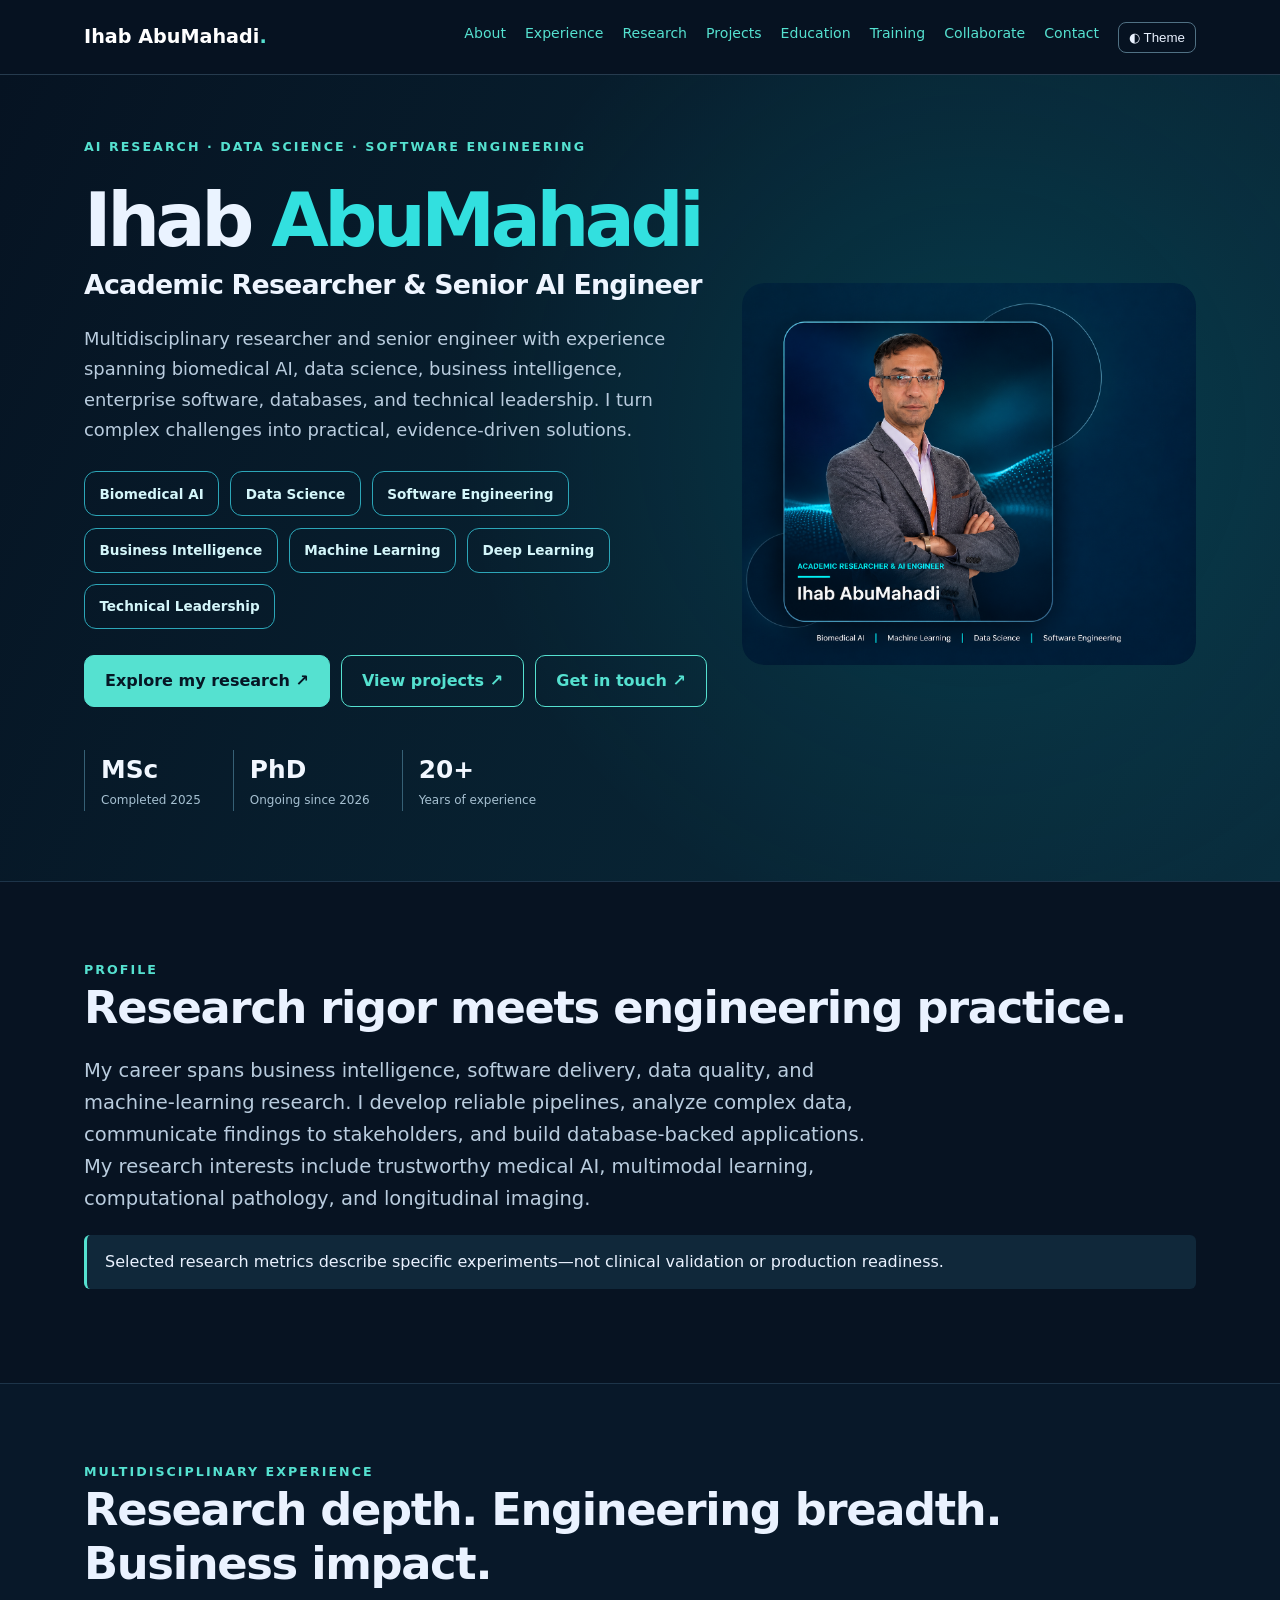
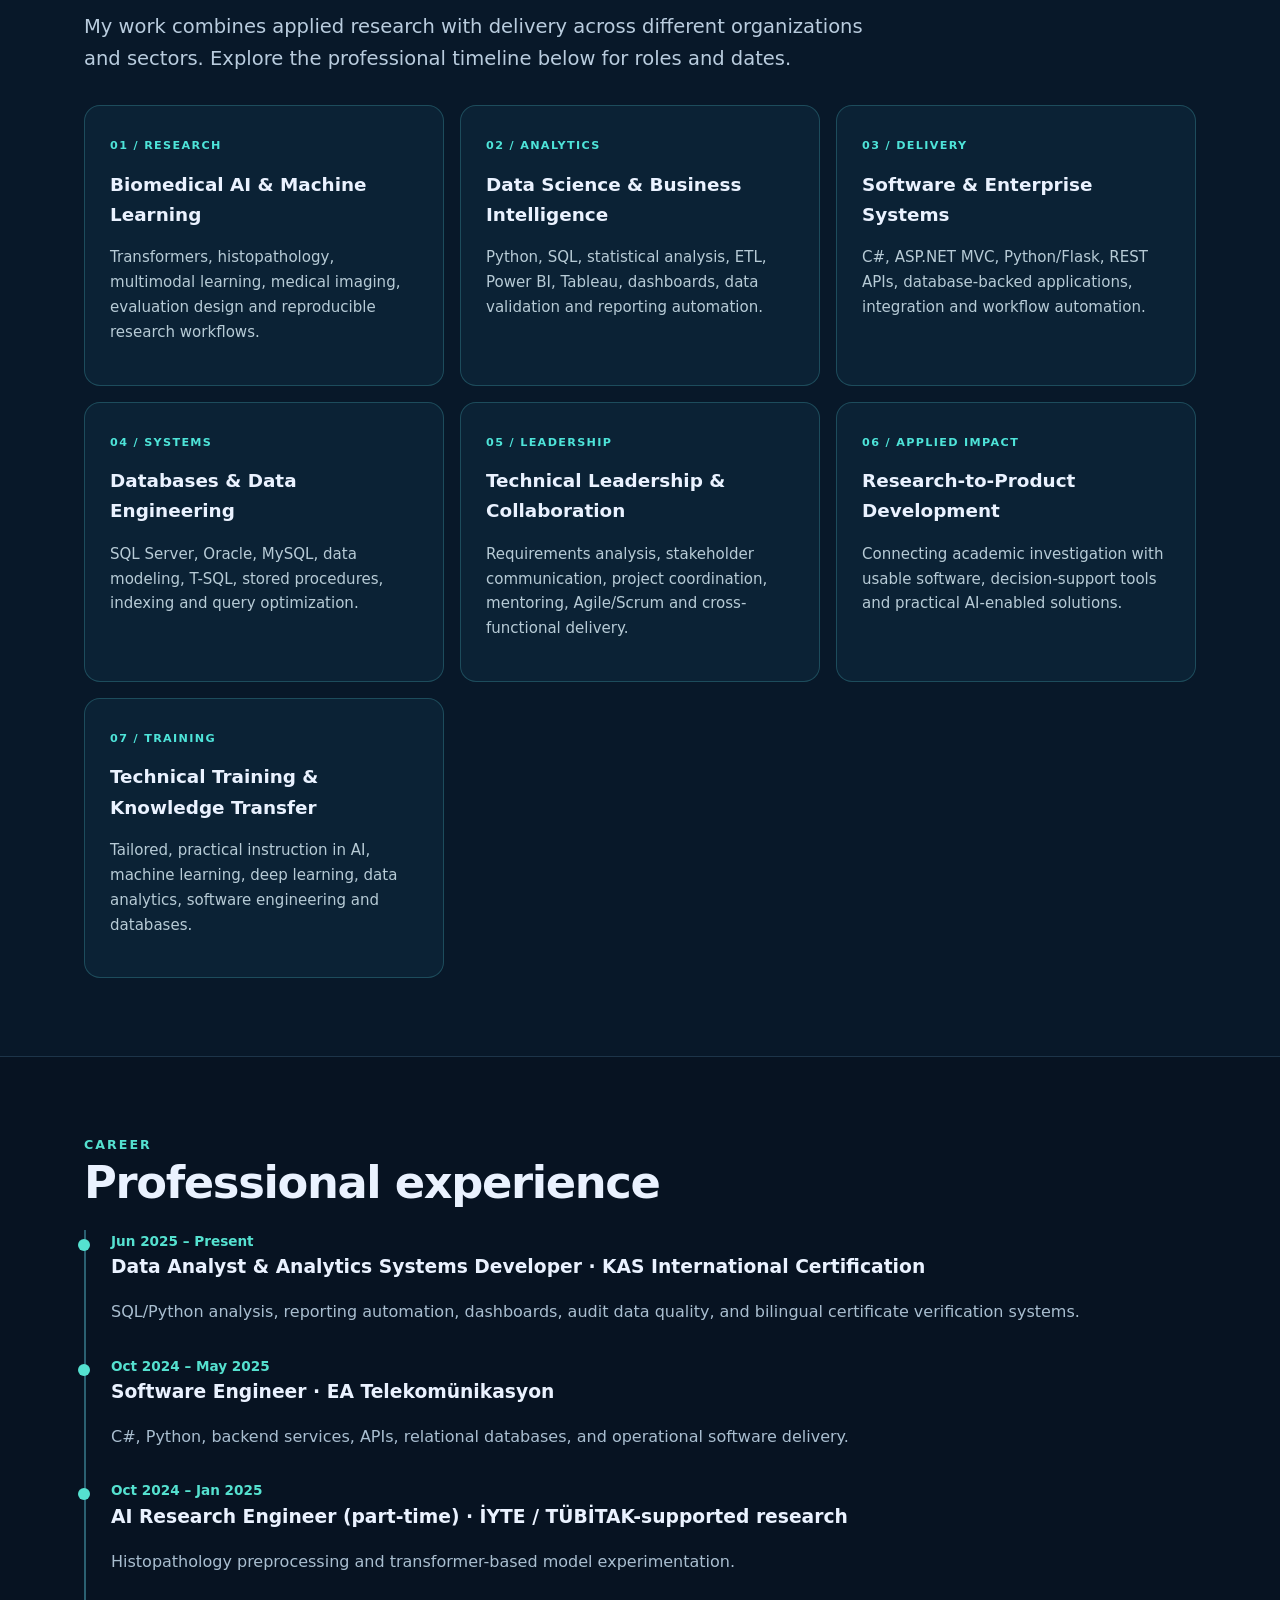
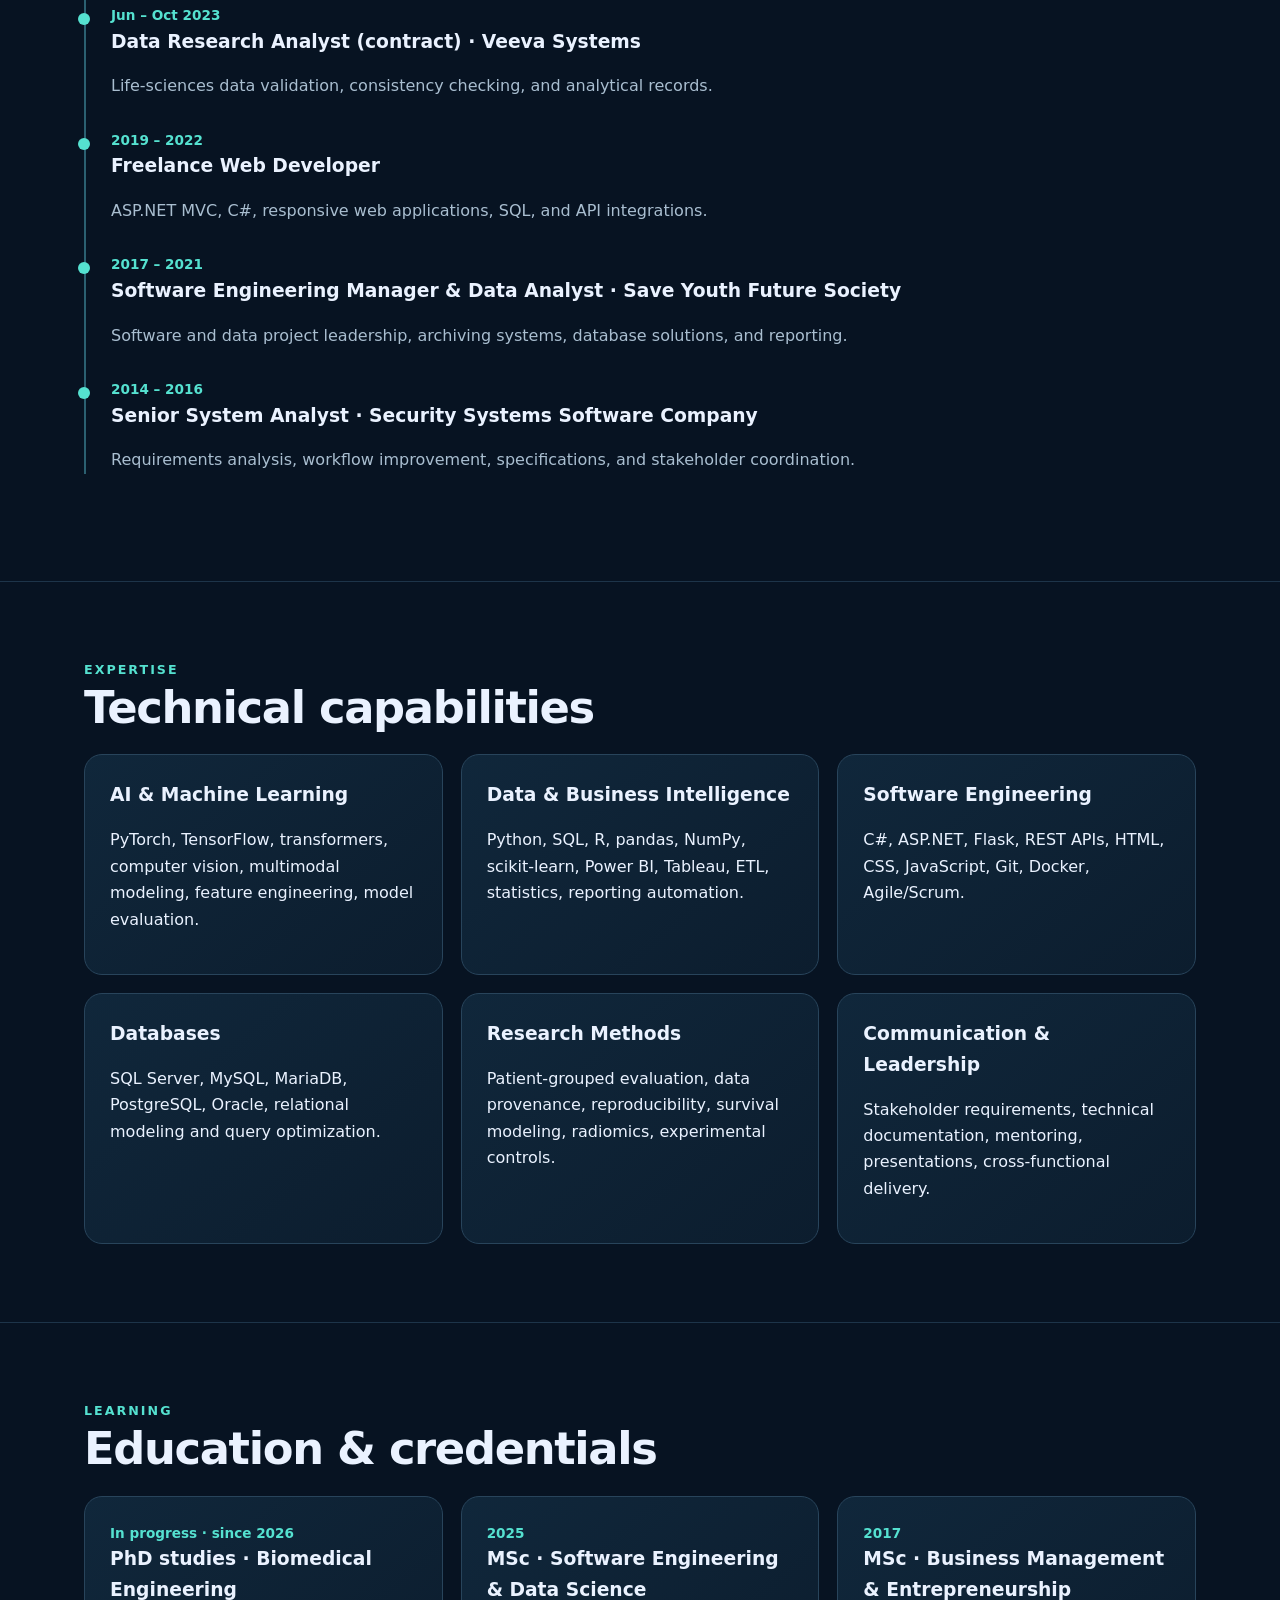
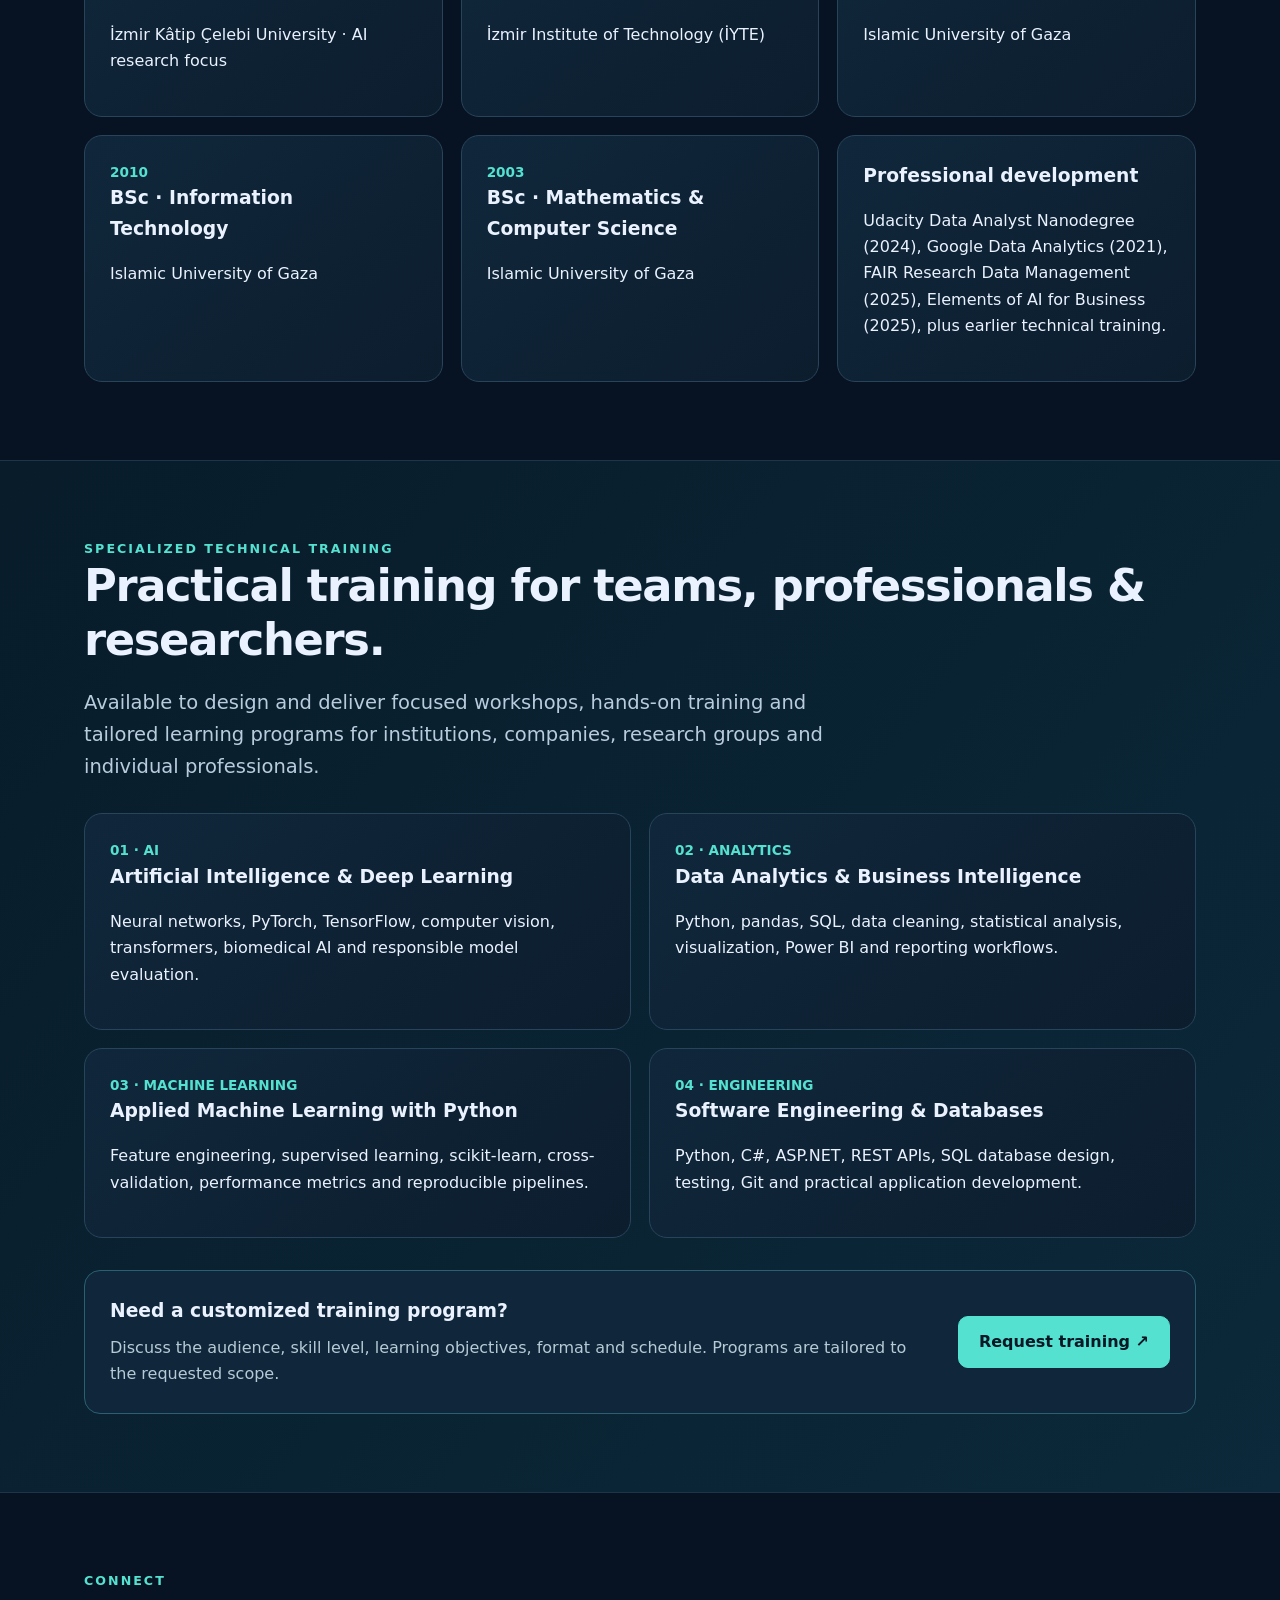
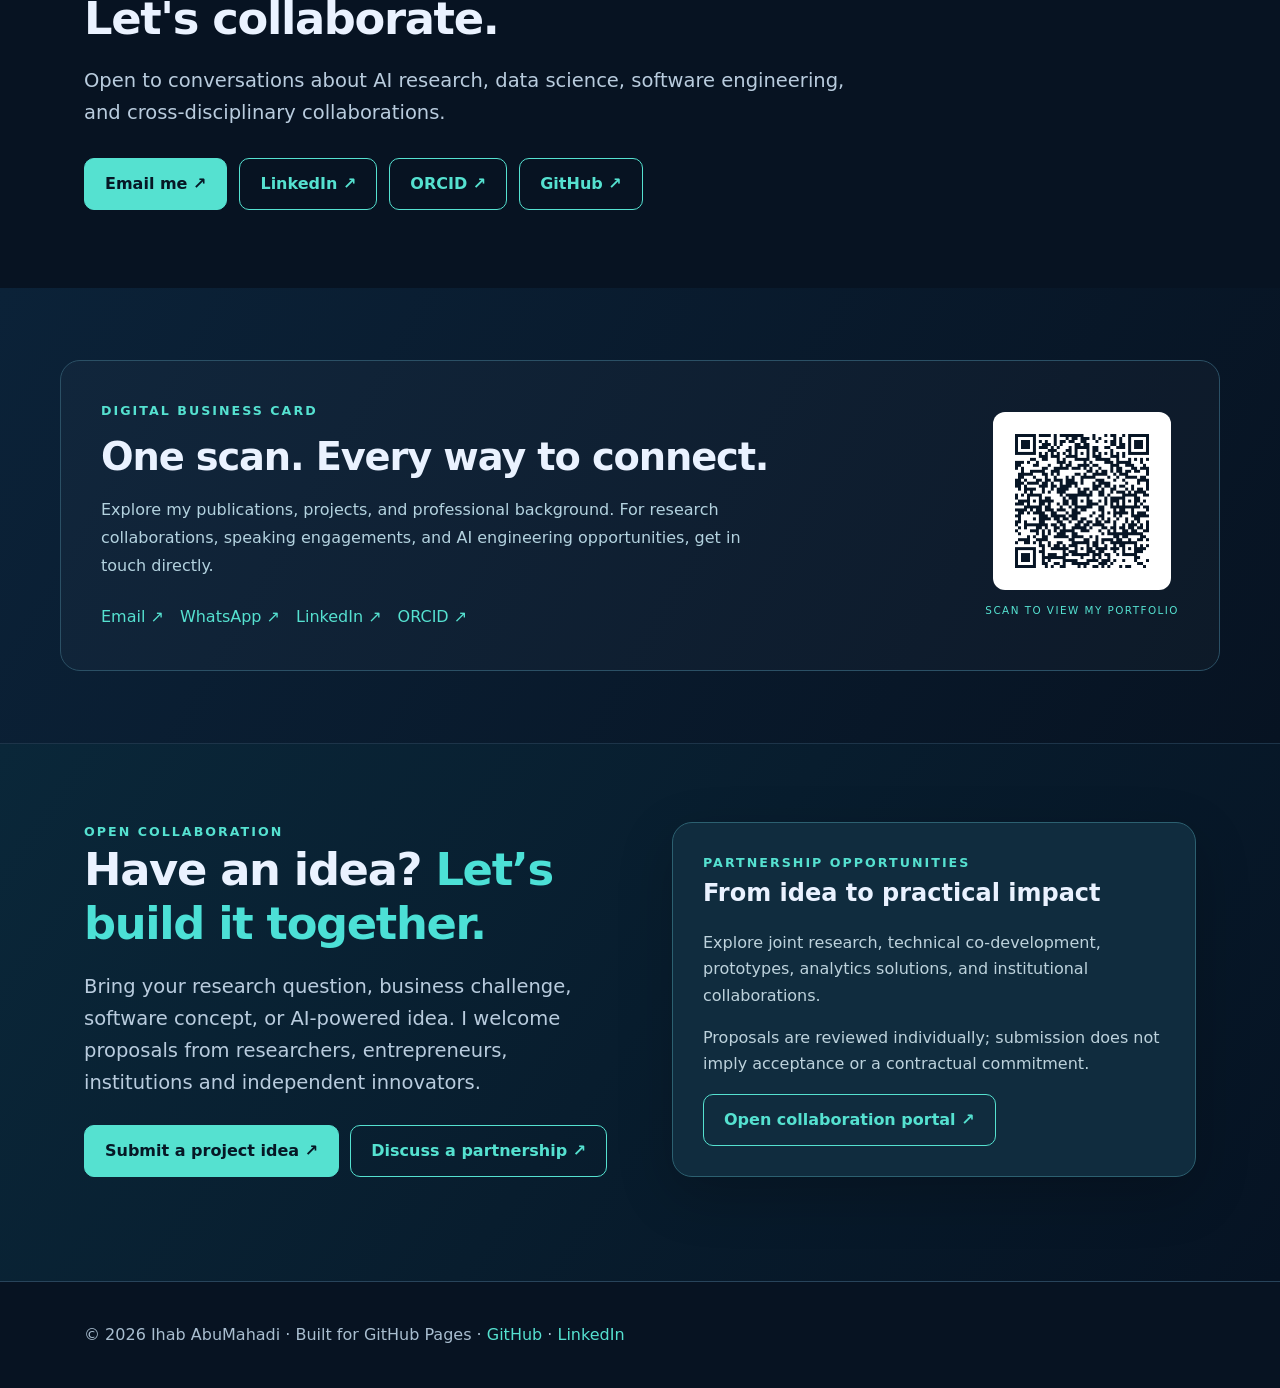
==== commit 2b30d82e: "Version 7" ====
--- a/index.html
+++ b/index.html
@@ -1,13 +1,14 @@
-<!doctype html><html lang="en"><head><meta charset="utf-8"><meta name="viewport" content="width=device-width,initial-scale=1"><meta name="description" content="Professional portfolio of Ihab AbuMahadi: AI research, data science, software engineering, education, and experience."><meta name="theme-color" content="#071322"><title>Academic Researcher & Senior AI Engineer | Ihab AbuMahadi</title><link rel="stylesheet" href="style.css"></head><body><header><div class="wrap nav"><a class="brand" href="index.html">Ihab AbuMahadi<span style="color:#55e1d0">.</span></a><nav class="links" aria-label="Main navigation"><a href="index.html#about">About</a><a href="index.html#experience">Experience</a><a href="research.html">Research</a><a href="projects.html">Projects</a><a href="index.html#education">Education</a><a href="collaborate.html">Collaborate</a><a href="index.html#contact">Contact</a><button class="toggle" id="theme" aria-label="Toggle light and dark theme">◐ Theme</button></nav></div></header><main><section class="hero hero-v4">
+<!DOCTYPE html>
+<html lang="en"><head><meta charset="utf-8"/><meta content="width=device-width,initial-scale=1" name="viewport"/><meta content="Professional portfolio of Ihab AbuMahadi: AI research, data science, software engineering, education, and experience." name="description"/><meta content="#071322" name="theme-color"/><title>Academic Researcher &amp; Senior AI Engineer | Ihab AbuMahadi</title><link href="style.css" rel="stylesheet"/></head><body><header><div class="wrap nav"><a class="brand" href="index.html">Ihab AbuMahadi<span style="color:#55e1d0">.</span></a><nav aria-label="Main navigation" class="links"><a href="index.html#about">About</a><a href="index.html#experience">Experience</a><a href="research.html">Research</a><a href="projects.html">Projects</a><a href="index.html#education">Education</a><a href="index.html#training">Training</a><a href="collaborate.html">Collaborate</a><a href="index.html#contact">Contact</a><button aria-label="Toggle light and dark theme" class="toggle" id="theme">◐ Theme</button></nav></div></header><main><section class="hero hero-v4">
 <div class="wrap hero-layout">
-  <div class="hero-copy">
-    <div class="eyebrow">AI RESEARCH · DATA SCIENCE · SOFTWARE ENGINEERING</div>
-    <h1>Ihab <em>AbuMahadi</em></h1>
-    <h2 class="hero-role">Academic Researcher &amp; Senior AI Engineer</h2>
-    <p class="lead">Multidisciplinary researcher and senior engineer with experience spanning biomedical AI, data science, business intelligence, enterprise software, databases, and technical leadership. I turn complex challenges into practical, evidence-driven solutions.</p>
-    <div class="expertise-tags"><span>Biomedical AI</span><span>Data Science</span><span>Software Engineering</span><span>Business Intelligence</span><span>Technical Leadership</span></div>
-    <div class="hero-actions"><a class="btn primary" href="research.html">Explore my research ↗</a><a class="btn" href="projects.html">View projects ↗</a><a class="btn" href="#contact">Get in touch ↗</a></div>
-    <div class="hero-metrics"><div><b>MSc</b><span>Completed 2025</span></div><div><b>PhD</b><span>Ongoing since 2026</span></div><div><b>20+</b><span>Years of experience</span></div></div>
-  </div>
-  <div class="hero-visual"><img class="hero-ai-photo" src="assets/approved-ai-portrait.png" alt="Approved professional portrait design of Ihab AbuMahadi with a navy and teal AI-inspired background" width="1330" height="1119"></div>
-</div></section><section id="about" class="section"><div class="wrap"><div class="eyebrow">Profile</div><h2>Research rigor meets engineering practice.</h2><p class="lead">My career spans business intelligence, software delivery, data quality, and machine-learning research. I develop reliable pipelines, analyze complex data, communicate findings to stakeholders, and build database-backed applications. My research interests include trustworthy medical AI, multimodal learning, computational pathology, and longitudinal imaging.</p><p class="note">Selected research metrics describe specific experiments—not clinical validation or production readiness.</p></div></section><section class="section career-scope" id="capabilities"><div class="wrap"><div class="eyebrow">MULTIDISCIPLINARY EXPERIENCE</div><h2>Research depth. Engineering breadth. Business impact.</h2><p class="lead">My work combines applied research with delivery across different organizations and sectors. Explore the professional timeline below for roles and dates.</p><div class="scope-grid"><article class="scope-card"><span>01 / RESEARCH</span><h3>Biomedical AI &amp; Machine Learning</h3><p>Transformers, histopathology, multimodal learning, medical imaging, evaluation design and reproducible research workflows.</p></article><article class="scope-card"><span>02 / ANALYTICS</span><h3>Data Science &amp; Business Intelligence</h3><p>Python, SQL, statistical analysis, ETL, Power BI, Tableau, dashboards, data validation and reporting automation.</p></article><article class="scope-card"><span>03 / DELIVERY</span><h3>Software &amp; Enterprise Systems</h3><p>C#, ASP.NET MVC, Python/Flask, REST APIs, database-backed applications, integration and workflow automation.</p></article><article class="scope-card"><span>04 / SYSTEMS</span><h3>Databases &amp; Data Engineering</h3><p>SQL Server, Oracle, MySQL, data modeling, T-SQL, stored procedures, indexing and query optimization.</p></article><article class="scope-card"><span>05 / LEADERSHIP</span><h3>Technical Leadership &amp; Collaboration</h3><p>Requirements analysis, stakeholder communication, project coordination, mentoring, Agile/Scrum and cross-functional delivery.</p></article><article class="scope-card"><span>06 / APPLIED IMPACT</span><h3>Research-to-Product Development</h3><p>Connecting academic investigation with usable software, decision-support tools and practical AI-enabled solutions.</p></article></div></div></section><section id="experience" class="section"><div class="wrap"><div class="eyebrow">Career</div><h2>Professional experience</h2><div class="timeline"><div class="item"><div class="date">Jun 2025 – Present</div><h3>Data Analyst & Analytics Systems Developer · KAS International Certification</h3><p class="muted">SQL/Python analysis, reporting automation, dashboards, audit data quality, and bilingual certificate verification systems.</p></div><div class="item"><div class="date">Oct 2024 – May 2025</div><h3>Software Engineer · EA Telekomünikasyon</h3><p class="muted">C#, Python, backend services, APIs, relational databases, and operational software delivery.</p></div><div class="item"><div class="date">Oct 2024 – Jan 2025</div><h3>AI Research Engineer (part-time) · İYTE / TÜBİTAK-supported research</h3><p class="muted">Histopathology preprocessing and transformer-based model experimentation.</p></div><div class="item"><div class="date">Jun – Oct 2023</div><h3>Data Research Analyst (contract) · Veeva Systems</h3><p class="muted">Life-sciences data validation, consistency checking, and analytical records.</p></div><div class="item"><div class="date">2019 – 2022</div><h3>Freelance Web Developer</h3><p class="muted">ASP.NET MVC, C#, responsive web applications, SQL, and API integrations.</p></div><div class="item"><div class="date">2017 – 2021</div><h3>Software Engineering Manager & Data Analyst · Save Youth Future Society</h3><p class="muted">Software and data project leadership, archiving systems, database solutions, and reporting.</p></div><div class="item"><div class="date">2014 – 2016</div><h3>Senior System Analyst · Security Systems Software Company</h3><p class="muted">Requirements analysis, workflow improvement, specifications, and stakeholder coordination.</p></div></div></div></section><section class="section"><div class="wrap"><div class="eyebrow">Expertise</div><h2>Technical capabilities</h2><div class="grid"><article class="card"><h3>AI & Machine Learning</h3><p>PyTorch, TensorFlow, transformers, computer vision, multimodal modeling, feature engineering, model evaluation.</p></article><article class="card"><h3>Data & Business Intelligence</h3><p>Python, SQL, R, pandas, NumPy, scikit-learn, Power BI, Tableau, ETL, statistics, reporting automation.</p></article><article class="card"><h3>Software Engineering</h3><p>C#, ASP.NET, Flask, REST APIs, HTML, CSS, JavaScript, Git, Docker, Agile/Scrum.</p></article><article class="card"><h3>Databases</h3><p>SQL Server, MySQL, MariaDB, PostgreSQL, Oracle, relational modeling and query optimization.</p></article><article class="card"><h3>Research Methods</h3><p>Patient-grouped evaluation, data provenance, reproducibility, survival modeling, radiomics, experimental controls.</p></article><article class="card"><h3>Communication & Leadership</h3><p>Stakeholder requirements, technical documentation, mentoring, presentations, cross-functional delivery.</p></article></div></div></section><section id="education" class="section"><div class="wrap"><div class="eyebrow">Learning</div><h2>Education & credentials</h2><div class="grid"><div class="card"><div class="date">In progress · since 2026</div><h3>PhD studies · Biomedical Engineering</h3><p>İzmir Kâtip Çelebi University · AI research focus</p></div><div class="card"><div class="date">2025</div><h3>MSc · Software Engineering & Data Science</h3><p>İzmir Institute of Technology (İYTE)</p></div><div class="card"><div class="date">2017</div><h3>MSc · Business Management & Entrepreneurship</h3><p>Islamic University of Gaza</p></div><div class="card"><div class="date">2010</div><h3>BSc · Information Technology</h3><p>Islamic University of Gaza</p></div><div class="card"><div class="date">2003</div><h3>BSc · Mathematics & Computer Science</h3><p>Islamic University of Gaza</p></div><div class="card"><h3>Professional development</h3><p>Udacity Data Analyst Nanodegree (2024), Google Data Analytics (2021), FAIR Research Data Management (2025), Elements of AI for Business (2025), plus earlier technical training.</p></div></div></div></section><section id="contact" class="section"><div class="wrap"><div class="eyebrow">Connect</div><h2>Let's collaborate.</h2><p class="lead">Open to conversations about AI research, data science, software engineering, and cross-disciplinary collaborations.</p><div class="buttons"><a class="btn primary" href="mailto:ihab.mhadi@gmail.com">Email me ↗</a><a class="btn" href="https://www.linkedin.com/in/ihababumhadi/">LinkedIn ↗</a><a class="btn" href="https://orcid.org/0009-0006-1250-2683">ORCID ↗</a><a class="btn" href="https://github.com/ihabmhadi">GitHub ↗</a></div></div></section><section class="connect-qr"><div class="wrap qr-panel"><div><div class="eyebrow">DIGITAL BUSINESS CARD</div><h2>One scan. Every way to connect.</h2><p>Explore my publications, projects, and professional background. For research collaborations, speaking engagements, and AI engineering opportunities, get in touch directly.</p><div class="qr-links"><a href="mailto:ihab.mhadi@gmail.com">Email ↗</a><a href="https://wa.me/905441870034" target="_blank" rel="noopener">WhatsApp ↗</a><a href="https://www.linkedin.com/in/ihababumhadi/" target="_blank" rel="noopener">LinkedIn ↗</a><a href="https://orcid.org/0009-0006-1250-2683" target="_blank" rel="noopener">ORCID ↗</a></div></div><div class="qr-box"><img src="assets/portfolio-qr.png" alt="QR code linking to Ihab AbuMahadi's portfolio"><span>SCAN TO VIEW MY PORTFOLIO</span></div></div></section><section class="section collaboration" id="collaborate"><div class="wrap collaboration-layout"><div><div class="eyebrow">OPEN COLLABORATION</div><h2>Have an idea? <em>Let’s build it together.</em></h2><p class="lead">Bring your research question, business challenge, software concept, or AI-powered idea. I welcome proposals from researchers, entrepreneurs, institutions and independent innovators.</p><div class="hero-actions"><a class="btn primary" href="collaborate.html">Submit a project idea ↗</a><a class="btn" href="mailto:ihab.mhadi@gmail.com">Discuss a partnership ↗</a></div></div><div class="idea-panel"><div class="eyebrow">PARTNERSHIP OPPORTUNITIES</div><h3>From idea to practical impact</h3><p>Explore joint research, technical co-development, prototypes, analytics solutions, and institutional collaborations.</p><p>Proposals are reviewed individually; submission does not imply acceptance or a contractual commitment.</p><a class="btn" href="collaborate.html">Open collaboration portal ↗</a></div></div></section></main><footer class="footer"><div class="wrap">© 2026 Ihab AbuMahadi · Built for GitHub Pages · <a href="https://github.com/ihabmhadi">GitHub</a> · <a href="https://www.linkedin.com/in/ihababumhadi/">LinkedIn</a></div></footer><script src="script.js"></script></body></html>
+<div class="hero-copy">
+<div class="eyebrow">AI RESEARCH · DATA SCIENCE · SOFTWARE ENGINEERING</div>
+<h1>Ihab <em>AbuMahadi</em></h1>
+<h2 class="hero-role">Academic Researcher &amp; Senior AI Engineer</h2>
+<p class="lead">Multidisciplinary researcher and senior engineer with experience spanning biomedical AI, data science, business intelligence, enterprise software, databases, and technical leadership. I turn complex challenges into practical, evidence-driven solutions.</p>
+<div class="expertise-tags"><span>Biomedical AI</span><span>Data Science</span><span>Software Engineering</span><span>Business Intelligence</span><span>Machine Learning</span><span>Deep Learning</span><span>Technical Leadership</span></div>
+<div class="hero-actions"><a class="btn primary" href="research.html">Explore my research ↗</a><a class="btn" href="projects.html">View projects ↗</a><a class="btn" href="#contact">Get in touch ↗</a></div>
+<div class="hero-metrics"><div><b>MSc</b><span>Completed 2025</span></div><div><b>PhD</b><span>Ongoing since 2026</span></div><div><b>20+</b><span>Years of experience</span></div></div>
+</div>
+<div class="hero-visual"><img alt="Approved professional portrait design of Ihab AbuMahadi with a navy and teal AI-inspired background" class="hero-ai-photo" height="1119" src="assets/approved-ai-portrait.png" width="1330"/></div>
+</div></section><section class="section" id="about"><div class="wrap"><div class="eyebrow">Profile</div><h2>Research rigor meets engineering practice.</h2><p class="lead">My career spans business intelligence, software delivery, data quality, and machine-learning research. I develop reliable pipelines, analyze complex data, communicate findings to stakeholders, and build database-backed applications. My research interests include trustworthy medical AI, multimodal learning, computational pathology, and longitudinal imaging.</p><p class="note">Selected research metrics describe specific experiments—not clinical validation or production readiness.</p></div></section><section class="section career-scope" id="capabilities"><div class="wrap"><div class="eyebrow">MULTIDISCIPLINARY EXPERIENCE</div><h2>Research depth. Engineering breadth. Business impact.</h2><p class="lead">My work combines applied research with delivery across different organizations and sectors. Explore the professional timeline below for roles and dates.</p><div class="scope-grid"><article class="scope-card"><span>01 / RESEARCH</span><h3>Biomedical AI &amp; Machine Learning</h3><p>Transformers, histopathology, multimodal learning, medical imaging, evaluation design and reproducible research workflows.</p></article><article class="scope-card"><span>02 / ANALYTICS</span><h3>Data Science &amp; Business Intelligence</h3><p>Python, SQL, statistical analysis, ETL, Power BI, Tableau, dashboards, data validation and reporting automation.</p></article><article class="scope-card"><span>03 / DELIVERY</span><h3>Software &amp; Enterprise Systems</h3><p>C#, ASP.NET MVC, Python/Flask, REST APIs, database-backed applications, integration and workflow automation.</p></article><article class="scope-card"><span>04 / SYSTEMS</span><h3>Databases &amp; Data Engineering</h3><p>SQL Server, Oracle, MySQL, data modeling, T-SQL, stored procedures, indexing and query optimization.</p></article><article class="scope-card"><span>05 / LEADERSHIP</span><h3>Technical Leadership &amp; Collaboration</h3><p>Requirements analysis, stakeholder communication, project coordination, mentoring, Agile/Scrum and cross-functional delivery.</p></article><article class="scope-card"><span>06 / APPLIED IMPACT</span><h3>Research-to-Product Development</h3><p>Connecting academic investigation with usable software, decision-support tools and practical AI-enabled solutions.</p></article><article class="scope-card"><span>07 / TRAINING</span><h3>Technical Training &amp; Knowledge Transfer</h3><p>Tailored, practical instruction in AI, machine learning, deep learning, data analytics, software engineering and databases.</p></article></div></div></section><section class="section" id="experience"><div class="wrap"><div class="eyebrow">Career</div><h2>Professional experience</h2><div class="timeline"><div class="item"><div class="date">Jun 2025 – Present</div><h3>Data Analyst &amp; Analytics Systems Developer · KAS International Certification</h3><p class="muted">SQL/Python analysis, reporting automation, dashboards, audit data quality, and bilingual certificate verification systems.</p></div><div class="item"><div class="date">Oct 2024 – May 2025</div><h3>Software Engineer · EA Telekomünikasyon</h3><p class="muted">C#, Python, backend services, APIs, relational databases, and operational software delivery.</p></div><div class="item"><div class="date">Oct 2024 – Jan 2025</div><h3>AI Research Engineer (part-time) · İYTE / TÜBİTAK-supported research</h3><p class="muted">Histopathology preprocessing and transformer-based model experimentation.</p></div><div class="item"><div class="date">Jun – Oct 2023</div><h3>Data Research Analyst (contract) · Veeva Systems</h3><p class="muted">Life-sciences data validation, consistency checking, and analytical records.</p></div><div class="item"><div class="date">2019 – 2022</div><h3>Freelance Web Developer</h3><p class="muted">ASP.NET MVC, C#, responsive web applications, SQL, and API integrations.</p></div><div class="item"><div class="date">2017 – 2021</div><h3>Software Engineering Manager &amp; Data Analyst · Save Youth Future Society</h3><p class="muted">Software and data project leadership, archiving systems, database solutions, and reporting.</p></div><div class="item"><div class="date">2014 – 2016</div><h3>Senior System Analyst · Security Systems Software Company</h3><p class="muted">Requirements analysis, workflow improvement, specifications, and stakeholder coordination.</p></div></div></div></section><section class="section"><div class="wrap"><div class="eyebrow">Expertise</div><h2>Technical capabilities</h2><div class="grid"><article class="card"><h3>AI &amp; Machine Learning</h3><p>PyTorch, TensorFlow, transformers, computer vision, multimodal modeling, feature engineering, model evaluation.</p></article><article class="card"><h3>Data &amp; Business Intelligence</h3><p>Python, SQL, R, pandas, NumPy, scikit-learn, Power BI, Tableau, ETL, statistics, reporting automation.</p></article><article class="card"><h3>Software Engineering</h3><p>C#, ASP.NET, Flask, REST APIs, HTML, CSS, JavaScript, Git, Docker, Agile/Scrum.</p></article><article class="card"><h3>Databases</h3><p>SQL Server, MySQL, MariaDB, PostgreSQL, Oracle, relational modeling and query optimization.</p></article><article class="card"><h3>Research Methods</h3><p>Patient-grouped evaluation, data provenance, reproducibility, survival modeling, radiomics, experimental controls.</p></article><article class="card"><h3>Communication &amp; Leadership</h3><p>Stakeholder requirements, technical documentation, mentoring, presentations, cross-functional delivery.</p></article></div></div></section><section class="section" id="education"><div class="wrap"><div class="eyebrow">Learning</div><h2>Education &amp; credentials</h2><div class="grid"><div class="card"><div class="date">In progress · since 2026</div><h3>PhD studies · Biomedical Engineering</h3><p>İzmir Kâtip Çelebi University · AI research focus</p></div><div class="card"><div class="date">2025</div><h3>MSc · Software Engineering &amp; Data Science</h3><p>İzmir Institute of Technology (İYTE)</p></div><div class="card"><div class="date">2017</div><h3>MSc · Business Management &amp; Entrepreneurship</h3><p>Islamic University of Gaza</p></div><div class="card"><div class="date">2010</div><h3>BSc · Information Technology</h3><p>Islamic University of Gaza</p></div><div class="card"><div class="date">2003</div><h3>BSc · Mathematics &amp; Computer Science</h3><p>Islamic University of Gaza</p></div><div class="card"><h3>Professional development</h3><p>Udacity Data Analyst Nanodegree (2024), Google Data Analytics (2021), FAIR Research Data Management (2025), Elements of AI for Business (2025), plus earlier technical training.</p></div></div></div></section><section class="section training-section" id="training"><div class="wrap"><div class="eyebrow">SPECIALIZED TECHNICAL TRAINING</div><h2>Practical training for teams, professionals &amp; researchers.</h2><p class="lead">Available to design and deliver focused workshops, hands-on training and tailored learning programs for institutions, companies, research groups and individual professionals.</p><div class="training-grid"><article class="card"><div class="date">01 · AI</div><h3>Artificial Intelligence &amp; Deep Learning</h3><p>Neural networks, PyTorch, TensorFlow, computer vision, transformers, biomedical AI and responsible model evaluation.</p></article><article class="card"><div class="date">02 · ANALYTICS</div><h3>Data Analytics &amp; Business Intelligence</h3><p>Python, pandas, SQL, data cleaning, statistical analysis, visualization, Power BI and reporting workflows.</p></article><article class="card"><div class="date">03 · MACHINE LEARNING</div><h3>Applied Machine Learning with Python</h3><p>Feature engineering, supervised learning, scikit-learn, cross-validation, performance metrics and reproducible pipelines.</p></article><article class="card"><div class="date">04 · ENGINEERING</div><h3>Software Engineering &amp; Databases</h3><p>Python, C#, ASP.NET, REST APIs, SQL database design, testing, Git and practical application development.</p></article></div><div class="training-cta"><div><h3>Need a customized training program?</h3><p>Discuss the audience, skill level, learning objectives, format and schedule. Programs are tailored to the requested scope.</p></div><a class="btn primary" href="mailto:ihab.mhadi@gmail.com?subject=Specialized%20training%20inquiry">Request training ↗</a></div></div></section><section class="section" id="contact"><div class="wrap"><div class="eyebrow">Connect</div><h2>Let's collaborate.</h2><p class="lead">Open to conversations about AI research, data science, software engineering, and cross-disciplinary collaborations.</p><div class="buttons"><a class="btn primary" href="mailto:ihab.mhadi@gmail.com">Email me ↗</a><a class="btn" href="https://www.linkedin.com/in/ihababumhadi/">LinkedIn ↗</a><a class="btn" href="https://orcid.org/0009-0006-1250-2683">ORCID ↗</a><a class="btn" href="https://github.com/ihabmhadi">GitHub ↗</a></div></div></section><section class="connect-qr"><div class="wrap qr-panel"><div><div class="eyebrow">DIGITAL BUSINESS CARD</div><h2>One scan. Every way to connect.</h2><p>Explore my publications, projects, and professional background. For research collaborations, speaking engagements, and AI engineering opportunities, get in touch directly.</p><div class="qr-links"><a href="mailto:ihab.mhadi@gmail.com">Email ↗</a><a href="https://wa.me/905441870034" rel="noopener" target="_blank">WhatsApp ↗</a><a href="https://www.linkedin.com/in/ihababumhadi/" rel="noopener" target="_blank">LinkedIn ↗</a><a href="https://orcid.org/0009-0006-1250-2683" rel="noopener" target="_blank">ORCID ↗</a></div></div><div class="qr-box"><img alt="QR code linking to Ihab AbuMahadi's portfolio" src="assets/portfolio-qr.png"/><span>SCAN TO VIEW MY PORTFOLIO</span></div></div></section><section class="section collaboration" id="collaborate"><div class="wrap collaboration-layout"><div><div class="eyebrow">OPEN COLLABORATION</div><h2>Have an idea? <em>Let’s build it together.</em></h2><p class="lead">Bring your research question, business challenge, software concept, or AI-powered idea. I welcome proposals from researchers, entrepreneurs, institutions and independent innovators.</p><div class="hero-actions"><a class="btn primary" href="collaborate.html">Submit a project idea ↗</a><a class="btn" href="mailto:ihab.mhadi@gmail.com">Discuss a partnership ↗</a></div></div><div class="idea-panel"><div class="eyebrow">PARTNERSHIP OPPORTUNITIES</div><h3>From idea to practical impact</h3><p>Explore joint research, technical co-development, prototypes, analytics solutions, and institutional collaborations.</p><p>Proposals are reviewed individually; submission does not imply acceptance or a contractual commitment.</p><a class="btn" href="collaborate.html">Open collaboration portal ↗</a></div></div></section></main><footer class="footer"><div class="wrap">© 2026 Ihab AbuMahadi · Built for GitHub Pages · <a href="https://github.com/ihabmhadi">GitHub</a> · <a href="https://www.linkedin.com/in/ihababumhadi/">LinkedIn</a></div></footer><script src="script.js"></script></body></html>
--- a/style.css
+++ b/style.css
@@ -96,3 +96,8 @@
   }
 }
 
+
+/* V7: tighter hero, training services, filterable project gallery */
+@media(min-width:901px){.hero-v4{padding-top:42px;padding-bottom:50px}.hero-v4 .hero-layout{padding-top:20px;padding-bottom:20px;min-height:0}}
+.training-section{background:linear-gradient(130deg,#081c2a,#0b293a)}.training-grid{display:grid;grid-template-columns:repeat(2,minmax(0,1fr));gap:18px;margin-top:30px}.training-grid .card{height:100%}.training-cta{display:flex;justify-content:space-between;align-items:center;gap:24px;margin-top:32px;padding:25px;border:1px solid #2b6071;border-radius:16px;background:#10273b}.training-cta p{color:#b7cbd6;margin:0}.training-cta h3{margin:0 0 8px}.training-cta .btn{white-space:nowrap}.project-filters{display:flex;flex-wrap:wrap;gap:10px;margin:26px 0}.filter-btn{background:#0b2436;color:#c8e4e9;border:1px solid #356477;border-radius:10px;padding:10px 15px;font:inherit;cursor:pointer}.filter-btn.active,.filter-btn:hover{background:#55e1d0;color:#061725;border-color:#55e1d0}.project-grid{display:grid;grid-template-columns:repeat(3,minmax(0,1fr));gap:18px}.project-card[hidden]{display:none!important}.project-card p{line-height:1.65}.light .training-section{background:#e8f5f7;color:#142438}.light .training-cta{background:#fff;color:#142438}.light .training-cta p{color:#475569}.light .filter-btn:not(.active){background:#fff;color:#142438}
+@media(max-width:900px){.project-grid{grid-template-columns:repeat(2,minmax(0,1fr))}}@media(max-width:600px){.training-grid,.project-grid{grid-template-columns:1fr}.training-cta{flex-direction:column;align-items:flex-start}}
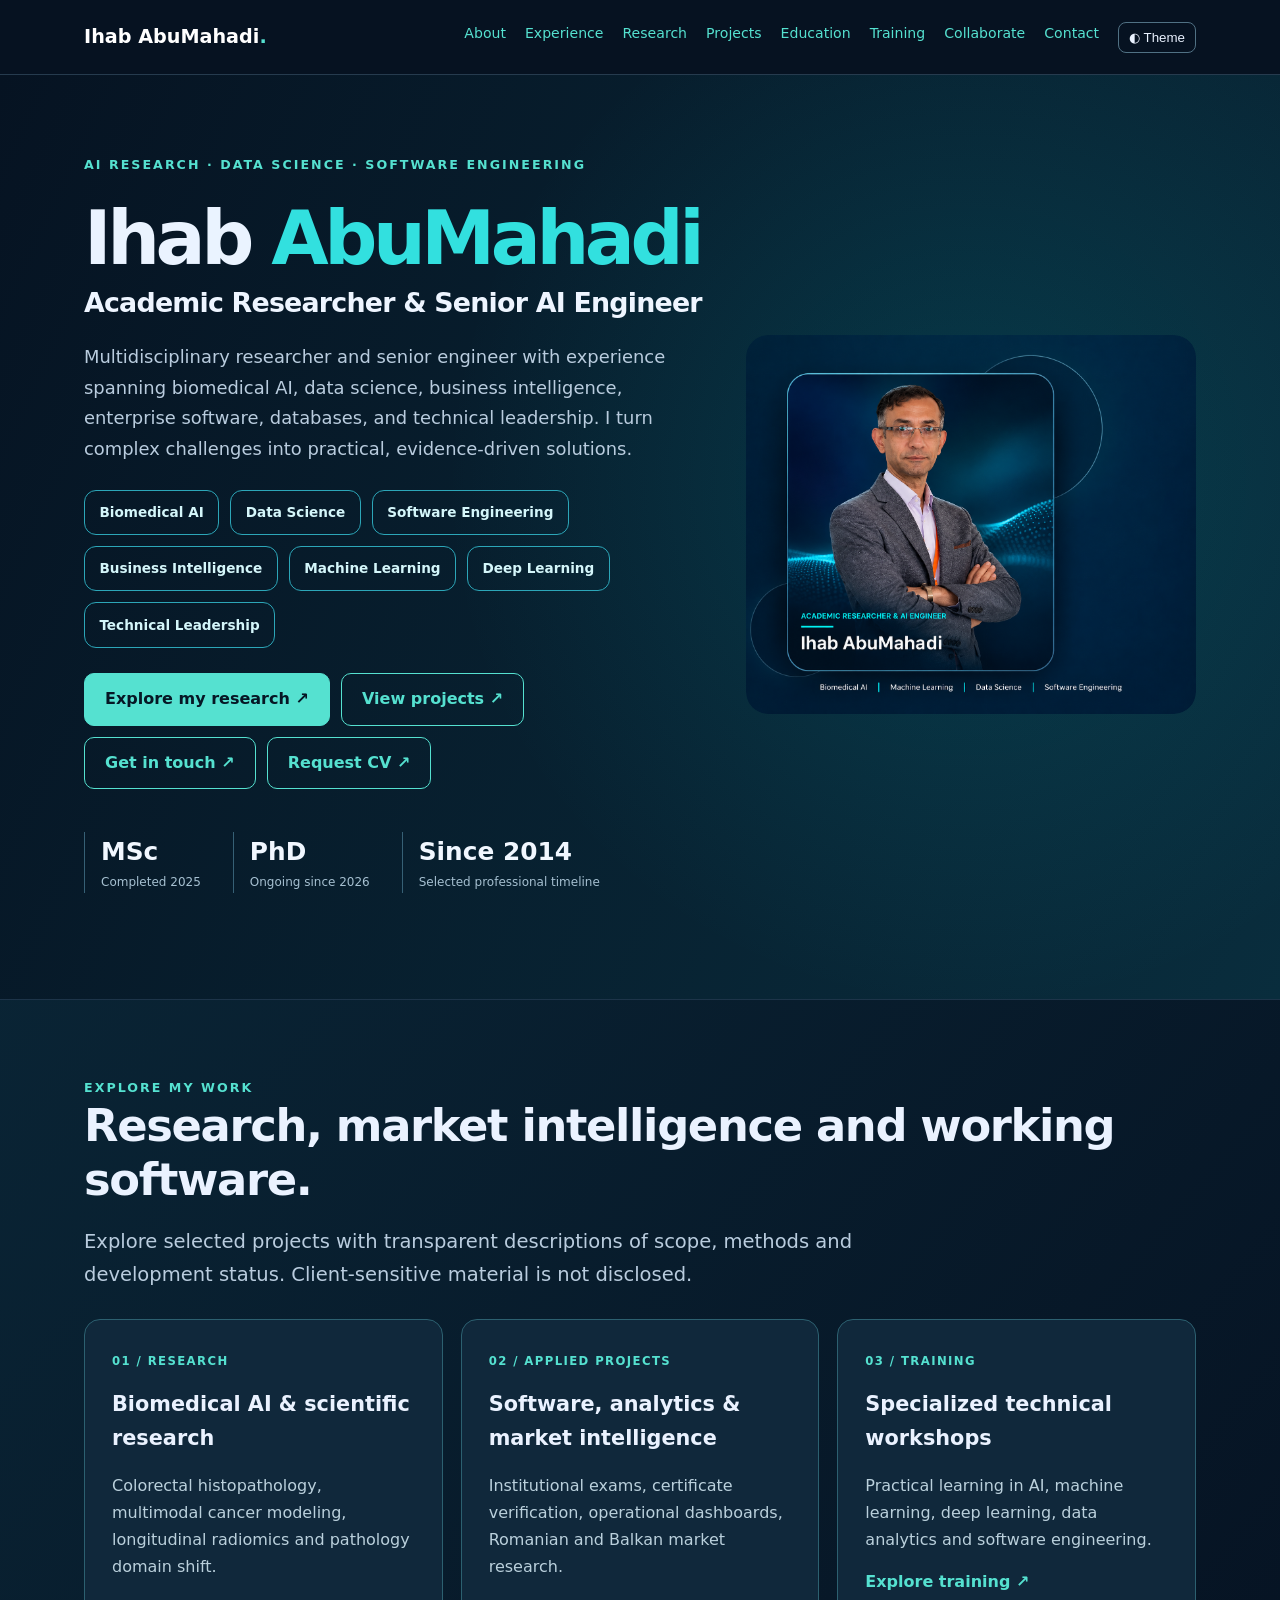
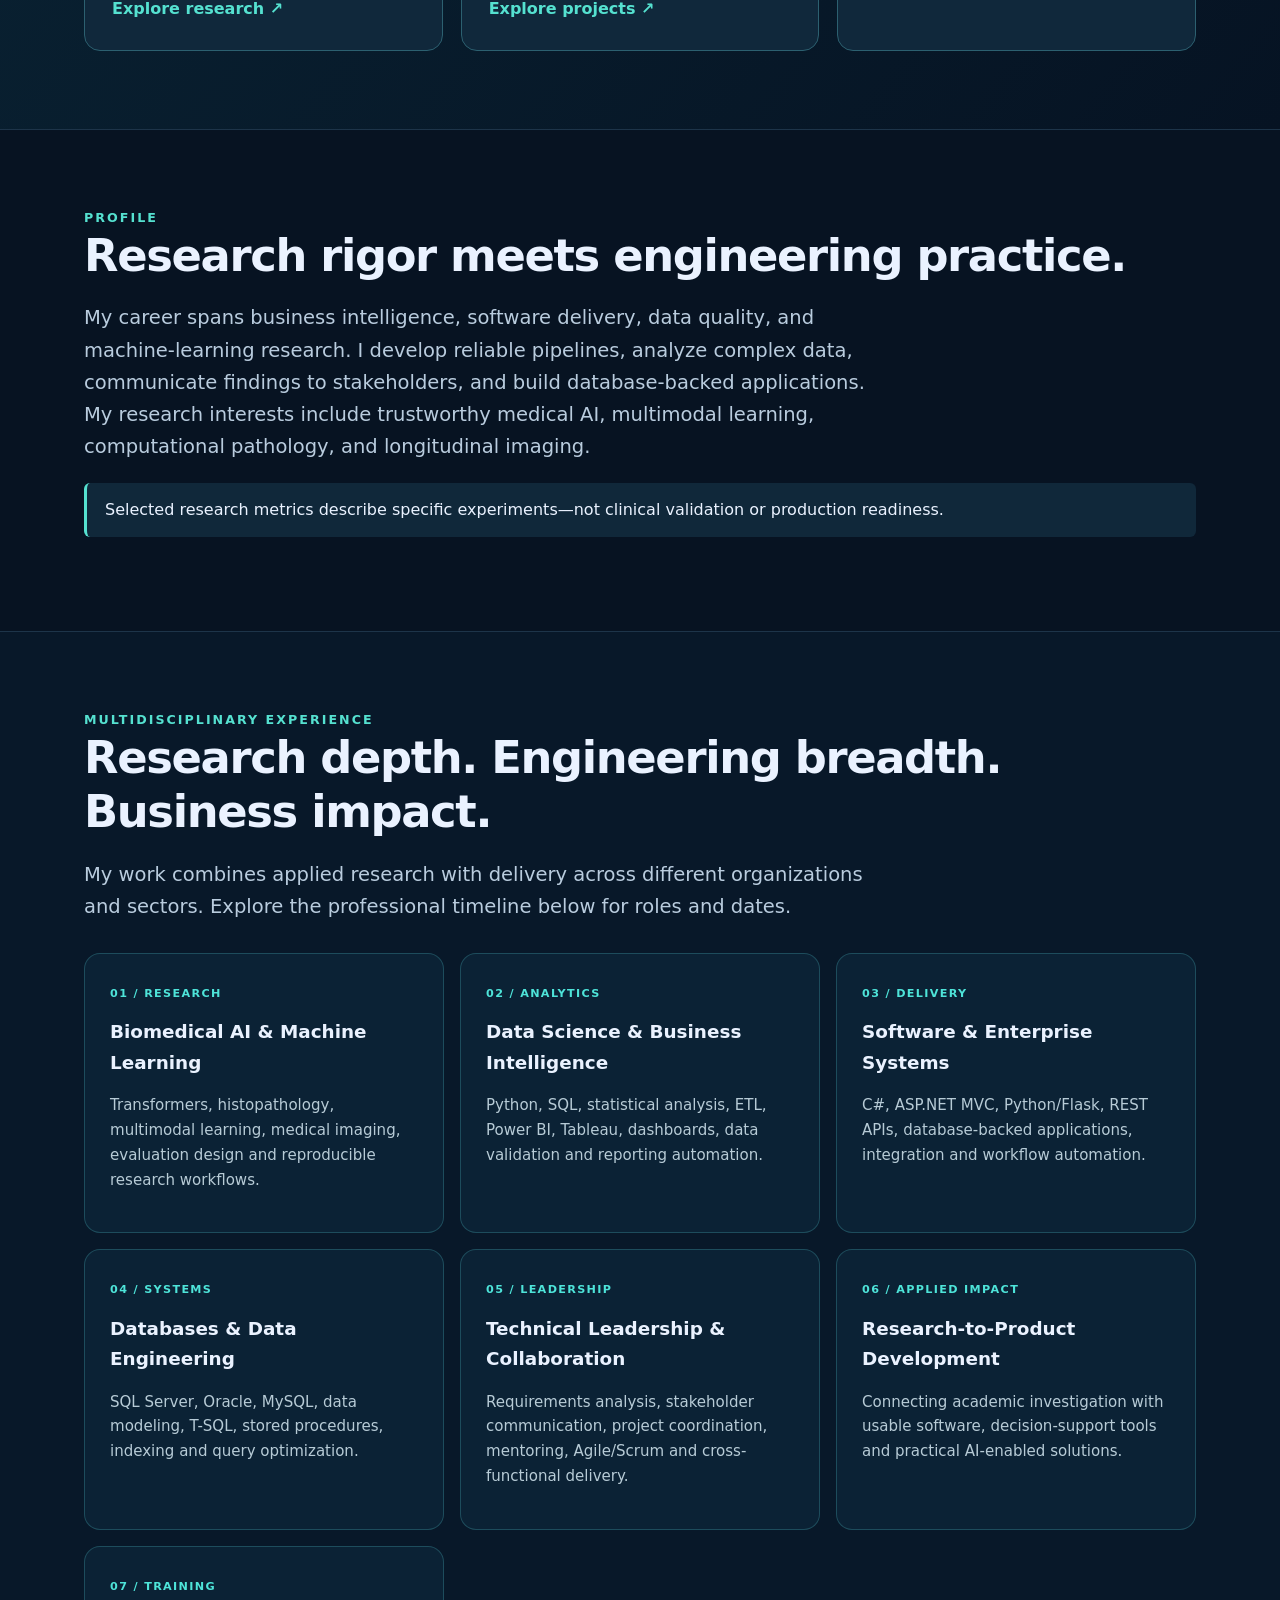
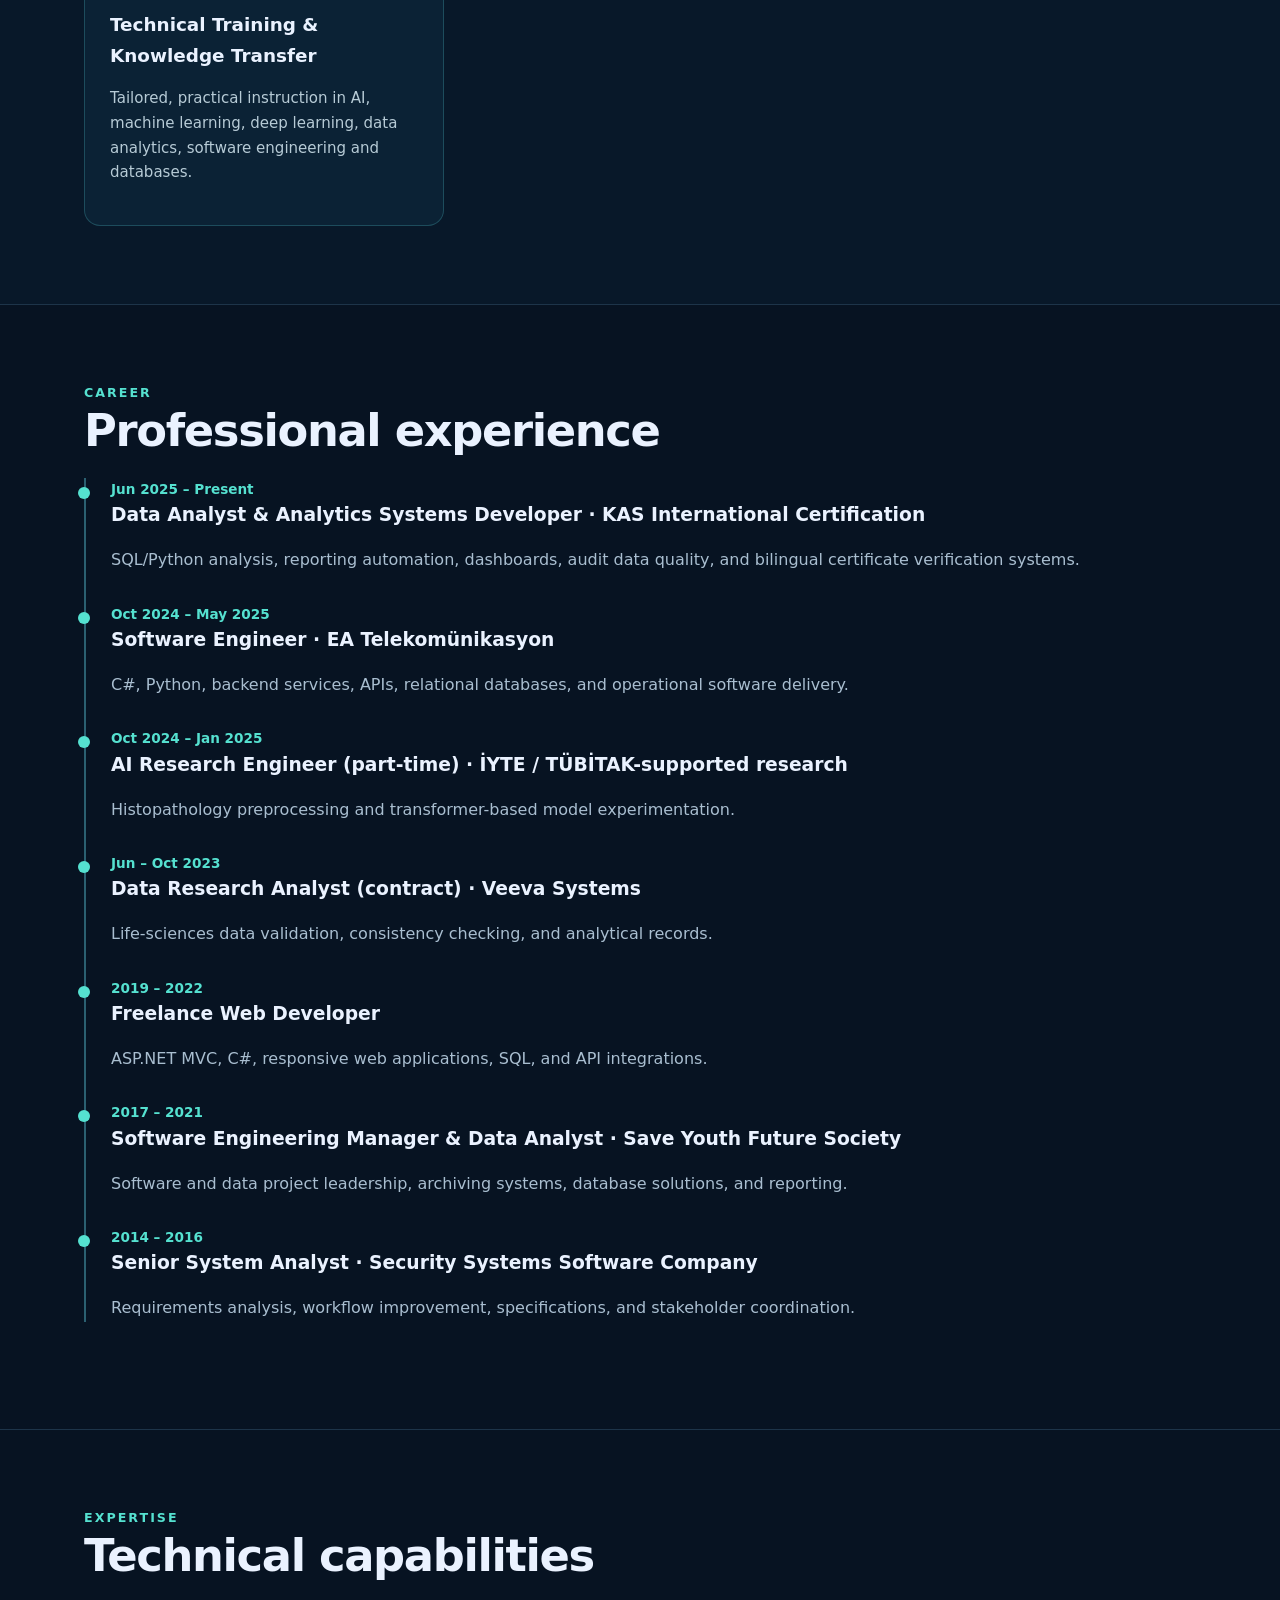
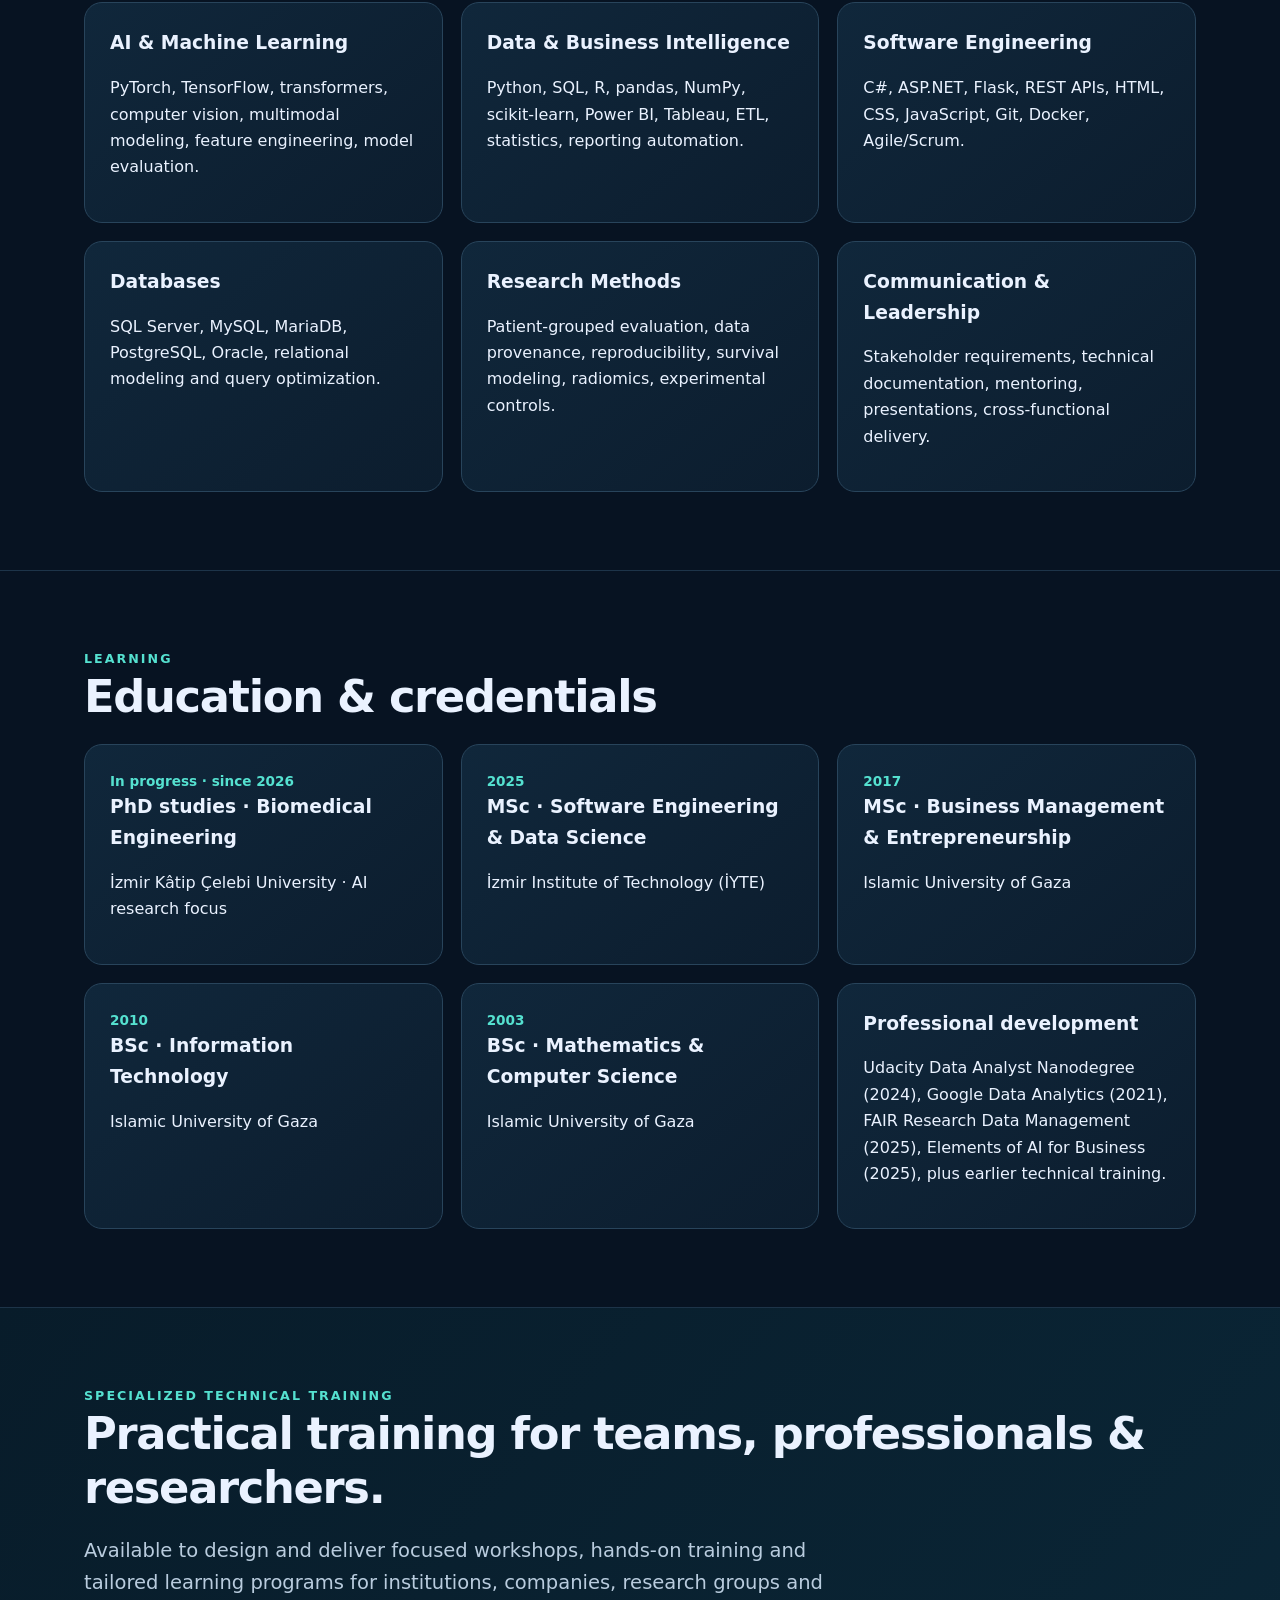
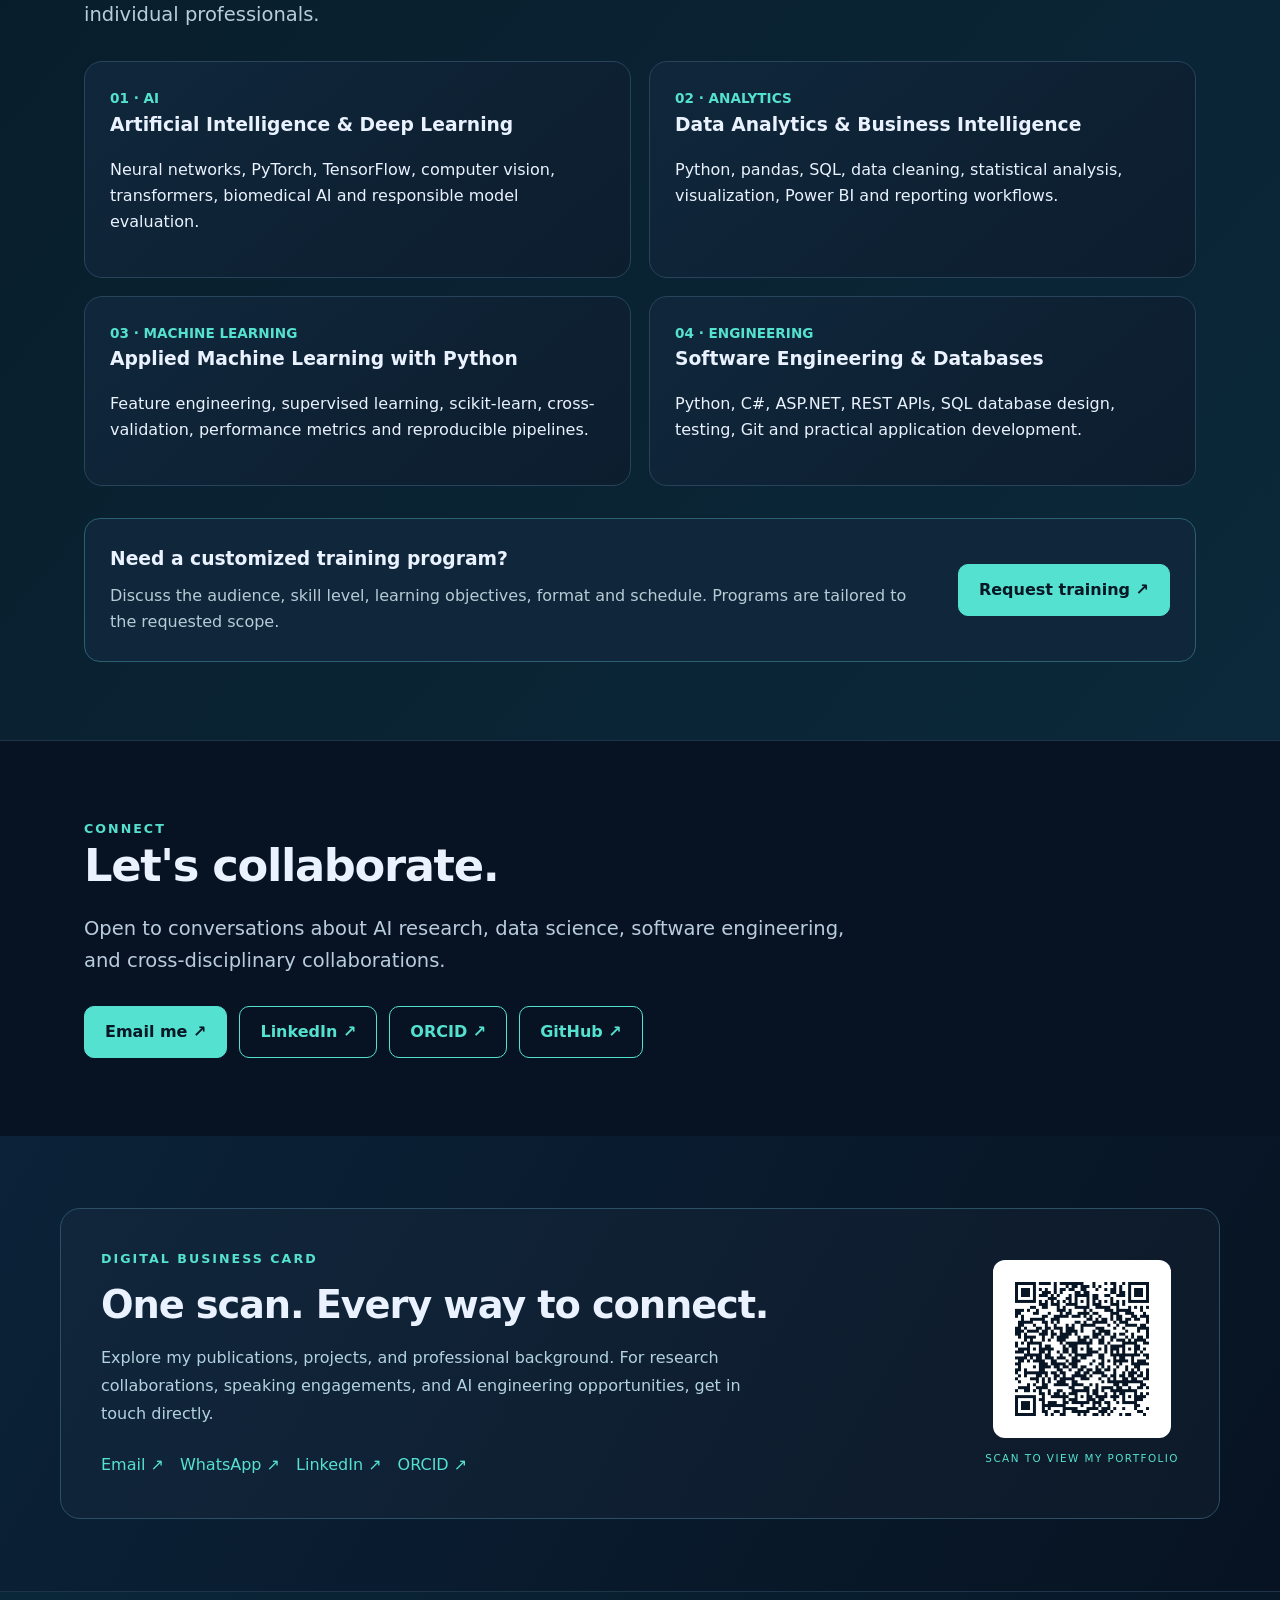
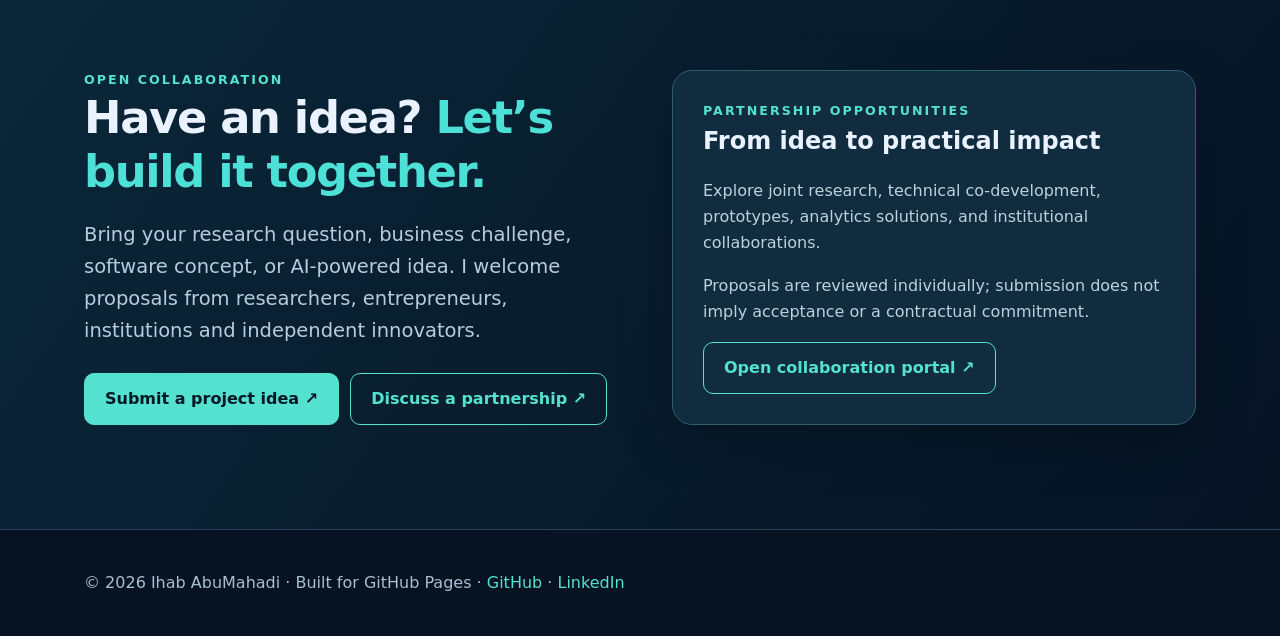
==== commit 688d5114: "Version 8" ====
--- a/index.html
+++ b/index.html
@@ -1,5 +1,6 @@
 <!DOCTYPE html>
-<html lang="en"><head><meta charset="utf-8"/><meta content="width=device-width,initial-scale=1" name="viewport"/><meta content="Professional portfolio of Ihab AbuMahadi: AI research, data science, software engineering, education, and experience." name="description"/><meta content="#071322" name="theme-color"/><title>Academic Researcher &amp; Senior AI Engineer | Ihab AbuMahadi</title><link href="style.css" rel="stylesheet"/></head><body><header><div class="wrap nav"><a class="brand" href="index.html">Ihab AbuMahadi<span style="color:#55e1d0">.</span></a><nav aria-label="Main navigation" class="links"><a href="index.html#about">About</a><a href="index.html#experience">Experience</a><a href="research.html">Research</a><a href="projects.html">Projects</a><a href="index.html#education">Education</a><a href="index.html#training">Training</a><a href="collaborate.html">Collaborate</a><a href="index.html#contact">Contact</a><button aria-label="Toggle light and dark theme" class="toggle" id="theme">◐ Theme</button></nav></div></header><main><section class="hero hero-v4">
+
+<html lang="en"><head><meta charset="utf-8"/><meta content="width=device-width,initial-scale=1" name="viewport"/><meta content="Professional portfolio of Ihab AbuMahadi: AI research, data science, software engineering, education, and experience." name="description"/><meta content="#071322" name="theme-color"/><title>Academic Researcher &amp; Senior AI Engineer | Ihab AbuMahadi</title><link href="style.css" rel="stylesheet"/><meta content="Academic Researcher &amp; Senior AI Engineer | Ihab AbuMahadi" property="og:title"/><meta content="website" property="og:type"/><meta content="Academic research, AI engineering, analytics, software projects and collaboration opportunities." property="og:description"/></head><body><a class="skip-link" href="#main-content">Skip to main content</a><header><div class="wrap nav"><a class="brand" href="index.html">Ihab AbuMahadi<span style="color:#55e1d0">.</span></a><nav aria-label="Main navigation" class="links"><a href="index.html#about">About</a><a href="index.html#experience">Experience</a><a href="research.html">Research</a><a href="projects.html">Projects</a><a href="index.html#education">Education</a><a href="index.html#training">Training</a><a href="collaborate.html">Collaborate</a><a href="index.html#contact">Contact</a><button aria-label="Toggle light and dark theme" class="toggle" id="theme">◐ Theme</button></nav></div></header><main id="main-content"><section class="hero hero-v4">
 <div class="wrap hero-layout">
 <div class="hero-copy">
 <div class="eyebrow">AI RESEARCH · DATA SCIENCE · SOFTWARE ENGINEERING</div>
@@ -7,8 +8,8 @@
 <h2 class="hero-role">Academic Researcher &amp; Senior AI Engineer</h2>
 <p class="lead">Multidisciplinary researcher and senior engineer with experience spanning biomedical AI, data science, business intelligence, enterprise software, databases, and technical leadership. I turn complex challenges into practical, evidence-driven solutions.</p>
 <div class="expertise-tags"><span>Biomedical AI</span><span>Data Science</span><span>Software Engineering</span><span>Business Intelligence</span><span>Machine Learning</span><span>Deep Learning</span><span>Technical Leadership</span></div>
-<div class="hero-actions"><a class="btn primary" href="research.html">Explore my research ↗</a><a class="btn" href="projects.html">View projects ↗</a><a class="btn" href="#contact">Get in touch ↗</a></div>
-<div class="hero-metrics"><div><b>MSc</b><span>Completed 2025</span></div><div><b>PhD</b><span>Ongoing since 2026</span></div><div><b>20+</b><span>Years of experience</span></div></div>
+<div class="hero-actions"><a class="btn primary" href="research.html">Explore my research ↗</a><a class="btn" href="projects.html">View projects ↗</a><a class="btn" href="#contact">Get in touch ↗</a><a class="btn" href="mailto:ihab.mhadi@gmail.com?subject=CV%20request">Request CV ↗</a></div>
+<div class="hero-metrics"><div><b>MSc</b><span>Completed 2025</span></div><div><b>PhD</b><span>Ongoing since 2026</span></div><div><b>Since 2014</b><span>Selected professional timeline</span></div></div>
 </div>
 <div class="hero-visual"><img alt="Approved professional portrait design of Ihab AbuMahadi with a navy and teal AI-inspired background" class="hero-ai-photo" height="1119" src="assets/approved-ai-portrait.png" width="1330"/></div>
-</div></section><section class="section" id="about"><div class="wrap"><div class="eyebrow">Profile</div><h2>Research rigor meets engineering practice.</h2><p class="lead">My career spans business intelligence, software delivery, data quality, and machine-learning research. I develop reliable pipelines, analyze complex data, communicate findings to stakeholders, and build database-backed applications. My research interests include trustworthy medical AI, multimodal learning, computational pathology, and longitudinal imaging.</p><p class="note">Selected research metrics describe specific experiments—not clinical validation or production readiness.</p></div></section><section class="section career-scope" id="capabilities"><div class="wrap"><div class="eyebrow">MULTIDISCIPLINARY EXPERIENCE</div><h2>Research depth. Engineering breadth. Business impact.</h2><p class="lead">My work combines applied research with delivery across different organizations and sectors. Explore the professional timeline below for roles and dates.</p><div class="scope-grid"><article class="scope-card"><span>01 / RESEARCH</span><h3>Biomedical AI &amp; Machine Learning</h3><p>Transformers, histopathology, multimodal learning, medical imaging, evaluation design and reproducible research workflows.</p></article><article class="scope-card"><span>02 / ANALYTICS</span><h3>Data Science &amp; Business Intelligence</h3><p>Python, SQL, statistical analysis, ETL, Power BI, Tableau, dashboards, data validation and reporting automation.</p></article><article class="scope-card"><span>03 / DELIVERY</span><h3>Software &amp; Enterprise Systems</h3><p>C#, ASP.NET MVC, Python/Flask, REST APIs, database-backed applications, integration and workflow automation.</p></article><article class="scope-card"><span>04 / SYSTEMS</span><h3>Databases &amp; Data Engineering</h3><p>SQL Server, Oracle, MySQL, data modeling, T-SQL, stored procedures, indexing and query optimization.</p></article><article class="scope-card"><span>05 / LEADERSHIP</span><h3>Technical Leadership &amp; Collaboration</h3><p>Requirements analysis, stakeholder communication, project coordination, mentoring, Agile/Scrum and cross-functional delivery.</p></article><article class="scope-card"><span>06 / APPLIED IMPACT</span><h3>Research-to-Product Development</h3><p>Connecting academic investigation with usable software, decision-support tools and practical AI-enabled solutions.</p></article><article class="scope-card"><span>07 / TRAINING</span><h3>Technical Training &amp; Knowledge Transfer</h3><p>Tailored, practical instruction in AI, machine learning, deep learning, data analytics, software engineering and databases.</p></article></div></div></section><section class="section" id="experience"><div class="wrap"><div class="eyebrow">Career</div><h2>Professional experience</h2><div class="timeline"><div class="item"><div class="date">Jun 2025 – Present</div><h3>Data Analyst &amp; Analytics Systems Developer · KAS International Certification</h3><p class="muted">SQL/Python analysis, reporting automation, dashboards, audit data quality, and bilingual certificate verification systems.</p></div><div class="item"><div class="date">Oct 2024 – May 2025</div><h3>Software Engineer · EA Telekomünikasyon</h3><p class="muted">C#, Python, backend services, APIs, relational databases, and operational software delivery.</p></div><div class="item"><div class="date">Oct 2024 – Jan 2025</div><h3>AI Research Engineer (part-time) · İYTE / TÜBİTAK-supported research</h3><p class="muted">Histopathology preprocessing and transformer-based model experimentation.</p></div><div class="item"><div class="date">Jun – Oct 2023</div><h3>Data Research Analyst (contract) · Veeva Systems</h3><p class="muted">Life-sciences data validation, consistency checking, and analytical records.</p></div><div class="item"><div class="date">2019 – 2022</div><h3>Freelance Web Developer</h3><p class="muted">ASP.NET MVC, C#, responsive web applications, SQL, and API integrations.</p></div><div class="item"><div class="date">2017 – 2021</div><h3>Software Engineering Manager &amp; Data Analyst · Save Youth Future Society</h3><p class="muted">Software and data project leadership, archiving systems, database solutions, and reporting.</p></div><div class="item"><div class="date">2014 – 2016</div><h3>Senior System Analyst · Security Systems Software Company</h3><p class="muted">Requirements analysis, workflow improvement, specifications, and stakeholder coordination.</p></div></div></div></section><section class="section"><div class="wrap"><div class="eyebrow">Expertise</div><h2>Technical capabilities</h2><div class="grid"><article class="card"><h3>AI &amp; Machine Learning</h3><p>PyTorch, TensorFlow, transformers, computer vision, multimodal modeling, feature engineering, model evaluation.</p></article><article class="card"><h3>Data &amp; Business Intelligence</h3><p>Python, SQL, R, pandas, NumPy, scikit-learn, Power BI, Tableau, ETL, statistics, reporting automation.</p></article><article class="card"><h3>Software Engineering</h3><p>C#, ASP.NET, Flask, REST APIs, HTML, CSS, JavaScript, Git, Docker, Agile/Scrum.</p></article><article class="card"><h3>Databases</h3><p>SQL Server, MySQL, MariaDB, PostgreSQL, Oracle, relational modeling and query optimization.</p></article><article class="card"><h3>Research Methods</h3><p>Patient-grouped evaluation, data provenance, reproducibility, survival modeling, radiomics, experimental controls.</p></article><article class="card"><h3>Communication &amp; Leadership</h3><p>Stakeholder requirements, technical documentation, mentoring, presentations, cross-functional delivery.</p></article></div></div></section><section class="section" id="education"><div class="wrap"><div class="eyebrow">Learning</div><h2>Education &amp; credentials</h2><div class="grid"><div class="card"><div class="date">In progress · since 2026</div><h3>PhD studies · Biomedical Engineering</h3><p>İzmir Kâtip Çelebi University · AI research focus</p></div><div class="card"><div class="date">2025</div><h3>MSc · Software Engineering &amp; Data Science</h3><p>İzmir Institute of Technology (İYTE)</p></div><div class="card"><div class="date">2017</div><h3>MSc · Business Management &amp; Entrepreneurship</h3><p>Islamic University of Gaza</p></div><div class="card"><div class="date">2010</div><h3>BSc · Information Technology</h3><p>Islamic University of Gaza</p></div><div class="card"><div class="date">2003</div><h3>BSc · Mathematics &amp; Computer Science</h3><p>Islamic University of Gaza</p></div><div class="card"><h3>Professional development</h3><p>Udacity Data Analyst Nanodegree (2024), Google Data Analytics (2021), FAIR Research Data Management (2025), Elements of AI for Business (2025), plus earlier technical training.</p></div></div></div></section><section class="section training-section" id="training"><div class="wrap"><div class="eyebrow">SPECIALIZED TECHNICAL TRAINING</div><h2>Practical training for teams, professionals &amp; researchers.</h2><p class="lead">Available to design and deliver focused workshops, hands-on training and tailored learning programs for institutions, companies, research groups and individual professionals.</p><div class="training-grid"><article class="card"><div class="date">01 · AI</div><h3>Artificial Intelligence &amp; Deep Learning</h3><p>Neural networks, PyTorch, TensorFlow, computer vision, transformers, biomedical AI and responsible model evaluation.</p></article><article class="card"><div class="date">02 · ANALYTICS</div><h3>Data Analytics &amp; Business Intelligence</h3><p>Python, pandas, SQL, data cleaning, statistical analysis, visualization, Power BI and reporting workflows.</p></article><article class="card"><div class="date">03 · MACHINE LEARNING</div><h3>Applied Machine Learning with Python</h3><p>Feature engineering, supervised learning, scikit-learn, cross-validation, performance metrics and reproducible pipelines.</p></article><article class="card"><div class="date">04 · ENGINEERING</div><h3>Software Engineering &amp; Databases</h3><p>Python, C#, ASP.NET, REST APIs, SQL database design, testing, Git and practical application development.</p></article></div><div class="training-cta"><div><h3>Need a customized training program?</h3><p>Discuss the audience, skill level, learning objectives, format and schedule. Programs are tailored to the requested scope.</p></div><a class="btn primary" href="mailto:ihab.mhadi@gmail.com?subject=Specialized%20training%20inquiry">Request training ↗</a></div></div></section><section class="section" id="contact"><div class="wrap"><div class="eyebrow">Connect</div><h2>Let's collaborate.</h2><p class="lead">Open to conversations about AI research, data science, software engineering, and cross-disciplinary collaborations.</p><div class="buttons"><a class="btn primary" href="mailto:ihab.mhadi@gmail.com">Email me ↗</a><a class="btn" href="https://www.linkedin.com/in/ihababumhadi/">LinkedIn ↗</a><a class="btn" href="https://orcid.org/0009-0006-1250-2683">ORCID ↗</a><a class="btn" href="https://github.com/ihabmhadi">GitHub ↗</a></div></div></section><section class="connect-qr"><div class="wrap qr-panel"><div><div class="eyebrow">DIGITAL BUSINESS CARD</div><h2>One scan. Every way to connect.</h2><p>Explore my publications, projects, and professional background. For research collaborations, speaking engagements, and AI engineering opportunities, get in touch directly.</p><div class="qr-links"><a href="mailto:ihab.mhadi@gmail.com">Email ↗</a><a href="https://wa.me/905441870034" rel="noopener" target="_blank">WhatsApp ↗</a><a href="https://www.linkedin.com/in/ihababumhadi/" rel="noopener" target="_blank">LinkedIn ↗</a><a href="https://orcid.org/0009-0006-1250-2683" rel="noopener" target="_blank">ORCID ↗</a></div></div><div class="qr-box"><img alt="QR code linking to Ihab AbuMahadi's portfolio" src="assets/portfolio-qr.png"/><span>SCAN TO VIEW MY PORTFOLIO</span></div></div></section><section class="section collaboration" id="collaborate"><div class="wrap collaboration-layout"><div><div class="eyebrow">OPEN COLLABORATION</div><h2>Have an idea? <em>Let’s build it together.</em></h2><p class="lead">Bring your research question, business challenge, software concept, or AI-powered idea. I welcome proposals from researchers, entrepreneurs, institutions and independent innovators.</p><div class="hero-actions"><a class="btn primary" href="collaborate.html">Submit a project idea ↗</a><a class="btn" href="mailto:ihab.mhadi@gmail.com">Discuss a partnership ↗</a></div></div><div class="idea-panel"><div class="eyebrow">PARTNERSHIP OPPORTUNITIES</div><h3>From idea to practical impact</h3><p>Explore joint research, technical co-development, prototypes, analytics solutions, and institutional collaborations.</p><p>Proposals are reviewed individually; submission does not imply acceptance or a contractual commitment.</p><a class="btn" href="collaborate.html">Open collaboration portal ↗</a></div></div></section></main><footer class="footer"><div class="wrap">© 2026 Ihab AbuMahadi · Built for GitHub Pages · <a href="https://github.com/ihabmhadi">GitHub</a> · <a href="https://www.linkedin.com/in/ihababumhadi/">LinkedIn</a></div></footer><script src="script.js"></script></body></html>
+</div></section><section class="section v8-feature" id="featured-work"><div class="wrap"><div class="eyebrow">EXPLORE MY WORK</div><h2>Research, market intelligence and working software.</h2><p class="lead">Explore selected projects with transparent descriptions of scope, methods and development status. Client-sensitive material is not disclosed.</p><div class="v8-feature-grid"><a class="v8-feature-card" href="research.html"><span>01 / RESEARCH</span><h3>Biomedical AI &amp; scientific research</h3><p>Colorectal histopathology, multimodal cancer modeling, longitudinal radiomics and pathology domain shift.</p><strong>Explore research ↗</strong></a><a class="v8-feature-card" href="projects.html"><span>02 / APPLIED PROJECTS</span><h3>Software, analytics &amp; market intelligence</h3><p>Institutional exams, certificate verification, operational dashboards, Romanian and Balkan market research.</p><strong>Explore projects ↗</strong></a><a class="v8-feature-card" href="index.html#training"><span>03 / TRAINING</span><h3>Specialized technical workshops</h3><p>Practical learning in AI, machine learning, deep learning, data analytics and software engineering.</p><strong>Explore training ↗</strong></a></div></div></section><section class="section" id="about"><div class="wrap"><div class="eyebrow">Profile</div><h2>Research rigor meets engineering practice.</h2><p class="lead">My career spans business intelligence, software delivery, data quality, and machine-learning research. I develop reliable pipelines, analyze complex data, communicate findings to stakeholders, and build database-backed applications. My research interests include trustworthy medical AI, multimodal learning, computational pathology, and longitudinal imaging.</p><p class="note">Selected research metrics describe specific experiments—not clinical validation or production readiness.</p></div></section><section class="section career-scope" id="capabilities"><div class="wrap"><div class="eyebrow">MULTIDISCIPLINARY EXPERIENCE</div><h2>Research depth. Engineering breadth. Business impact.</h2><p class="lead">My work combines applied research with delivery across different organizations and sectors. Explore the professional timeline below for roles and dates.</p><div class="scope-grid"><article class="scope-card"><span>01 / RESEARCH</span><h3>Biomedical AI &amp; Machine Learning</h3><p>Transformers, histopathology, multimodal learning, medical imaging, evaluation design and reproducible research workflows.</p></article><article class="scope-card"><span>02 / ANALYTICS</span><h3>Data Science &amp; Business Intelligence</h3><p>Python, SQL, statistical analysis, ETL, Power BI, Tableau, dashboards, data validation and reporting automation.</p></article><article class="scope-card"><span>03 / DELIVERY</span><h3>Software &amp; Enterprise Systems</h3><p>C#, ASP.NET MVC, Python/Flask, REST APIs, database-backed applications, integration and workflow automation.</p></article><article class="scope-card"><span>04 / SYSTEMS</span><h3>Databases &amp; Data Engineering</h3><p>SQL Server, Oracle, MySQL, data modeling, T-SQL, stored procedures, indexing and query optimization.</p></article><article class="scope-card"><span>05 / LEADERSHIP</span><h3>Technical Leadership &amp; Collaboration</h3><p>Requirements analysis, stakeholder communication, project coordination, mentoring, Agile/Scrum and cross-functional delivery.</p></article><article class="scope-card"><span>06 / APPLIED IMPACT</span><h3>Research-to-Product Development</h3><p>Connecting academic investigation with usable software, decision-support tools and practical AI-enabled solutions.</p></article><article class="scope-card"><span>07 / TRAINING</span><h3>Technical Training &amp; Knowledge Transfer</h3><p>Tailored, practical instruction in AI, machine learning, deep learning, data analytics, software engineering and databases.</p></article></div></div></section><section class="section" id="experience"><div class="wrap"><div class="eyebrow">Career</div><h2>Professional experience</h2><div class="timeline"><div class="item"><div class="date">Jun 2025 – Present</div><h3>Data Analyst &amp; Analytics Systems Developer · KAS International Certification</h3><p class="muted">SQL/Python analysis, reporting automation, dashboards, audit data quality, and bilingual certificate verification systems.</p></div><div class="item"><div class="date">Oct 2024 – May 2025</div><h3>Software Engineer · EA Telekomünikasyon</h3><p class="muted">C#, Python, backend services, APIs, relational databases, and operational software delivery.</p></div><div class="item"><div class="date">Oct 2024 – Jan 2025</div><h3>AI Research Engineer (part-time) · İYTE / TÜBİTAK-supported research</h3><p class="muted">Histopathology preprocessing and transformer-based model experimentation.</p></div><div class="item"><div class="date">Jun – Oct 2023</div><h3>Data Research Analyst (contract) · Veeva Systems</h3><p class="muted">Life-sciences data validation, consistency checking, and analytical records.</p></div><div class="item"><div class="date">2019 – 2022</div><h3>Freelance Web Developer</h3><p class="muted">ASP.NET MVC, C#, responsive web applications, SQL, and API integrations.</p></div><div class="item"><div class="date">2017 – 2021</div><h3>Software Engineering Manager &amp; Data Analyst · Save Youth Future Society</h3><p class="muted">Software and data project leadership, archiving systems, database solutions, and reporting.</p></div><div class="item"><div class="date">2014 – 2016</div><h3>Senior System Analyst · Security Systems Software Company</h3><p class="muted">Requirements analysis, workflow improvement, specifications, and stakeholder coordination.</p></div></div></div></section><section class="section"><div class="wrap"><div class="eyebrow">Expertise</div><h2>Technical capabilities</h2><div class="grid"><article class="card"><h3>AI &amp; Machine Learning</h3><p>PyTorch, TensorFlow, transformers, computer vision, multimodal modeling, feature engineering, model evaluation.</p></article><article class="card"><h3>Data &amp; Business Intelligence</h3><p>Python, SQL, R, pandas, NumPy, scikit-learn, Power BI, Tableau, ETL, statistics, reporting automation.</p></article><article class="card"><h3>Software Engineering</h3><p>C#, ASP.NET, Flask, REST APIs, HTML, CSS, JavaScript, Git, Docker, Agile/Scrum.</p></article><article class="card"><h3>Databases</h3><p>SQL Server, MySQL, MariaDB, PostgreSQL, Oracle, relational modeling and query optimization.</p></article><article class="card"><h3>Research Methods</h3><p>Patient-grouped evaluation, data provenance, reproducibility, survival modeling, radiomics, experimental controls.</p></article><article class="card"><h3>Communication &amp; Leadership</h3><p>Stakeholder requirements, technical documentation, mentoring, presentations, cross-functional delivery.</p></article></div></div></section><section class="section" id="education"><div class="wrap"><div class="eyebrow">Learning</div><h2>Education &amp; credentials</h2><div class="grid"><div class="card"><div class="date">In progress · since 2026</div><h3>PhD studies · Biomedical Engineering</h3><p>İzmir Kâtip Çelebi University · AI research focus</p></div><div class="card"><div class="date">2025</div><h3>MSc · Software Engineering &amp; Data Science</h3><p>İzmir Institute of Technology (İYTE)</p></div><div class="card"><div class="date">2017</div><h3>MSc · Business Management &amp; Entrepreneurship</h3><p>Islamic University of Gaza</p></div><div class="card"><div class="date">2010</div><h3>BSc · Information Technology</h3><p>Islamic University of Gaza</p></div><div class="card"><div class="date">2003</div><h3>BSc · Mathematics &amp; Computer Science</h3><p>Islamic University of Gaza</p></div><div class="card"><h3>Professional development</h3><p>Udacity Data Analyst Nanodegree (2024), Google Data Analytics (2021), FAIR Research Data Management (2025), Elements of AI for Business (2025), plus earlier technical training.</p></div></div></div></section><section class="section training-section" id="training"><div class="wrap"><div class="eyebrow">SPECIALIZED TECHNICAL TRAINING</div><h2>Practical training for teams, professionals &amp; researchers.</h2><p class="lead">Available to design and deliver focused workshops, hands-on training and tailored learning programs for institutions, companies, research groups and individual professionals.</p><div class="training-grid"><article class="card"><div class="date">01 · AI</div><h3>Artificial Intelligence &amp; Deep Learning</h3><p>Neural networks, PyTorch, TensorFlow, computer vision, transformers, biomedical AI and responsible model evaluation.</p></article><article class="card"><div class="date">02 · ANALYTICS</div><h3>Data Analytics &amp; Business Intelligence</h3><p>Python, pandas, SQL, data cleaning, statistical analysis, visualization, Power BI and reporting workflows.</p></article><article class="card"><div class="date">03 · MACHINE LEARNING</div><h3>Applied Machine Learning with Python</h3><p>Feature engineering, supervised learning, scikit-learn, cross-validation, performance metrics and reproducible pipelines.</p></article><article class="card"><div class="date">04 · ENGINEERING</div><h3>Software Engineering &amp; Databases</h3><p>Python, C#, ASP.NET, REST APIs, SQL database design, testing, Git and practical application development.</p></article></div><div class="training-cta"><div><h3>Need a customized training program?</h3><p>Discuss the audience, skill level, learning objectives, format and schedule. Programs are tailored to the requested scope.</p></div><a class="btn primary" href="mailto:ihab.mhadi@gmail.com?subject=Specialized%20training%20inquiry">Request training ↗</a></div></div></section><section class="section" id="contact"><div class="wrap"><div class="eyebrow">Connect</div><h2>Let's collaborate.</h2><p class="lead">Open to conversations about AI research, data science, software engineering, and cross-disciplinary collaborations.</p><div class="buttons"><a class="btn primary" href="mailto:ihab.mhadi@gmail.com">Email me ↗</a><a class="btn" href="https://www.linkedin.com/in/ihababumhadi/">LinkedIn ↗</a><a class="btn" href="https://orcid.org/0009-0006-1250-2683">ORCID ↗</a><a class="btn" href="https://github.com/ihabmhadi">GitHub ↗</a></div></div></section><section class="connect-qr"><div class="wrap qr-panel"><div><div class="eyebrow">DIGITAL BUSINESS CARD</div><h2>One scan. Every way to connect.</h2><p>Explore my publications, projects, and professional background. For research collaborations, speaking engagements, and AI engineering opportunities, get in touch directly.</p><div class="qr-links"><a href="mailto:ihab.mhadi@gmail.com">Email ↗</a><a href="https://wa.me/905441870034" rel="noopener" target="_blank">WhatsApp ↗</a><a href="https://www.linkedin.com/in/ihababumhadi/" rel="noopener" target="_blank">LinkedIn ↗</a><a href="https://orcid.org/0009-0006-1250-2683" rel="noopener" target="_blank">ORCID ↗</a></div></div><div class="qr-box"><img alt="QR code linking to Ihab AbuMahadi's portfolio" src="assets/portfolio-qr.png"/><span>SCAN TO VIEW MY PORTFOLIO</span></div></div></section><section class="section collaboration" id="collaborate"><div class="wrap collaboration-layout"><div><div class="eyebrow">OPEN COLLABORATION</div><h2>Have an idea? <em>Let’s build it together.</em></h2><p class="lead">Bring your research question, business challenge, software concept, or AI-powered idea. I welcome proposals from researchers, entrepreneurs, institutions and independent innovators.</p><div class="hero-actions"><a class="btn primary" href="collaborate.html">Submit a project idea ↗</a><a class="btn" href="mailto:ihab.mhadi@gmail.com">Discuss a partnership ↗</a></div></div><div class="idea-panel"><div class="eyebrow">PARTNERSHIP OPPORTUNITIES</div><h3>From idea to practical impact</h3><p>Explore joint research, technical co-development, prototypes, analytics solutions, and institutional collaborations.</p><p>Proposals are reviewed individually; submission does not imply acceptance or a contractual commitment.</p><a class="btn" href="collaborate.html">Open collaboration portal ↗</a></div></div></section></main><footer class="footer"><div class="wrap">© 2026 Ihab AbuMahadi · Built for GitHub Pages · <a href="https://github.com/ihabmhadi">GitHub</a> · <a href="https://www.linkedin.com/in/ihababumhadi/">LinkedIn</a></div></footer><script src="script.js"></script></body></html>
--- a/style.css
+++ b/style.css
@@ -101,3 +101,20 @@
 @media(min-width:901px){.hero-v4{padding-top:42px;padding-bottom:50px}.hero-v4 .hero-layout{padding-top:20px;padding-bottom:20px;min-height:0}}
 .training-section{background:linear-gradient(130deg,#081c2a,#0b293a)}.training-grid{display:grid;grid-template-columns:repeat(2,minmax(0,1fr));gap:18px;margin-top:30px}.training-grid .card{height:100%}.training-cta{display:flex;justify-content:space-between;align-items:center;gap:24px;margin-top:32px;padding:25px;border:1px solid #2b6071;border-radius:16px;background:#10273b}.training-cta p{color:#b7cbd6;margin:0}.training-cta h3{margin:0 0 8px}.training-cta .btn{white-space:nowrap}.project-filters{display:flex;flex-wrap:wrap;gap:10px;margin:26px 0}.filter-btn{background:#0b2436;color:#c8e4e9;border:1px solid #356477;border-radius:10px;padding:10px 15px;font:inherit;cursor:pointer}.filter-btn.active,.filter-btn:hover{background:#55e1d0;color:#061725;border-color:#55e1d0}.project-grid{display:grid;grid-template-columns:repeat(3,minmax(0,1fr));gap:18px}.project-card[hidden]{display:none!important}.project-card p{line-height:1.65}.light .training-section{background:#e8f5f7;color:#142438}.light .training-cta{background:#fff;color:#142438}.light .training-cta p{color:#475569}.light .filter-btn:not(.active){background:#fff;color:#142438}
 @media(max-width:900px){.project-grid{grid-template-columns:repeat(2,minmax(0,1fr))}}@media(max-width:600px){.training-grid,.project-grid{grid-template-columns:1fr}.training-cta{flex-direction:column;align-items:flex-start}}
+
+/* V8: clearer hierarchy, accessible navigation, feature cards and project evidence */
+.skip-link{position:absolute;left:12px;top:-90px;z-index:999;background:#55e1d0;color:#071322;padding:12px 18px;border-radius:8px}.skip-link:focus{top:12px}
+.hero-v4 .hero-layout{padding-top:2.4rem!important;padding-bottom:3.5rem!important;min-height:0!important;gap:2.5rem!important}
+.hero-v4 .hero-visual{max-width:660px!important;width:100%!important}
+.hero-v4 .hero-ai-photo{width:100%!important;max-width:660px!important;height:auto!important;display:block}
+.v8-feature{background:linear-gradient(130deg,rgba(10,40,57,.8),rgba(6,19,35,.9))}
+.v8-feature-grid{display:grid;grid-template-columns:repeat(3,minmax(0,1fr));gap:18px;margin-top:28px}
+.v8-feature-card{display:block;text-decoration:none;color:inherit;border:1px solid #2c6070;border-radius:16px;padding:27px;background:#10283b;transition:transform .2s,border-color .2s}
+.v8-feature-card:hover,.v8-feature-card:focus-visible{transform:translateY(-4px);border-color:#55e1d0}
+.v8-feature-card span{color:#55e1d0;font-size:.73rem;font-weight:800;letter-spacing:.12em}
+.v8-feature-card h3{font-size:1.3rem;margin:14px 0}.v8-feature-card p{line-height:1.7;color:#bad0dc}.v8-feature-card strong{color:#55e1d0}
+.v8-card-detail{margin-top:15px;padding-top:12px;border-top:1px solid #31536a}.v8-card-detail p{font-size:.87rem;line-height:1.6;margin:7px 0}.v8-card-detail b{color:#55e1d0}
+.project-card[hidden]{display:none!important}
+a:focus-visible,button:focus-visible,input:focus-visible,select:focus-visible,textarea:focus-visible{outline:3px solid #55e1d0;outline-offset:3px}
+@media(max-width:900px){.v8-feature-grid{grid-template-columns:1fr}.hero-v4 .hero-layout{padding-top:2rem!important}.hero-v4 .hero-visual{max-width:540px!important}}
+@media(max-width:600px){.hero-v4 .hero-layout{padding-top:1.5rem!important}.v8-feature-card{padding:20px}.hero-v4 .hero-visual{max-width:100%!important}}
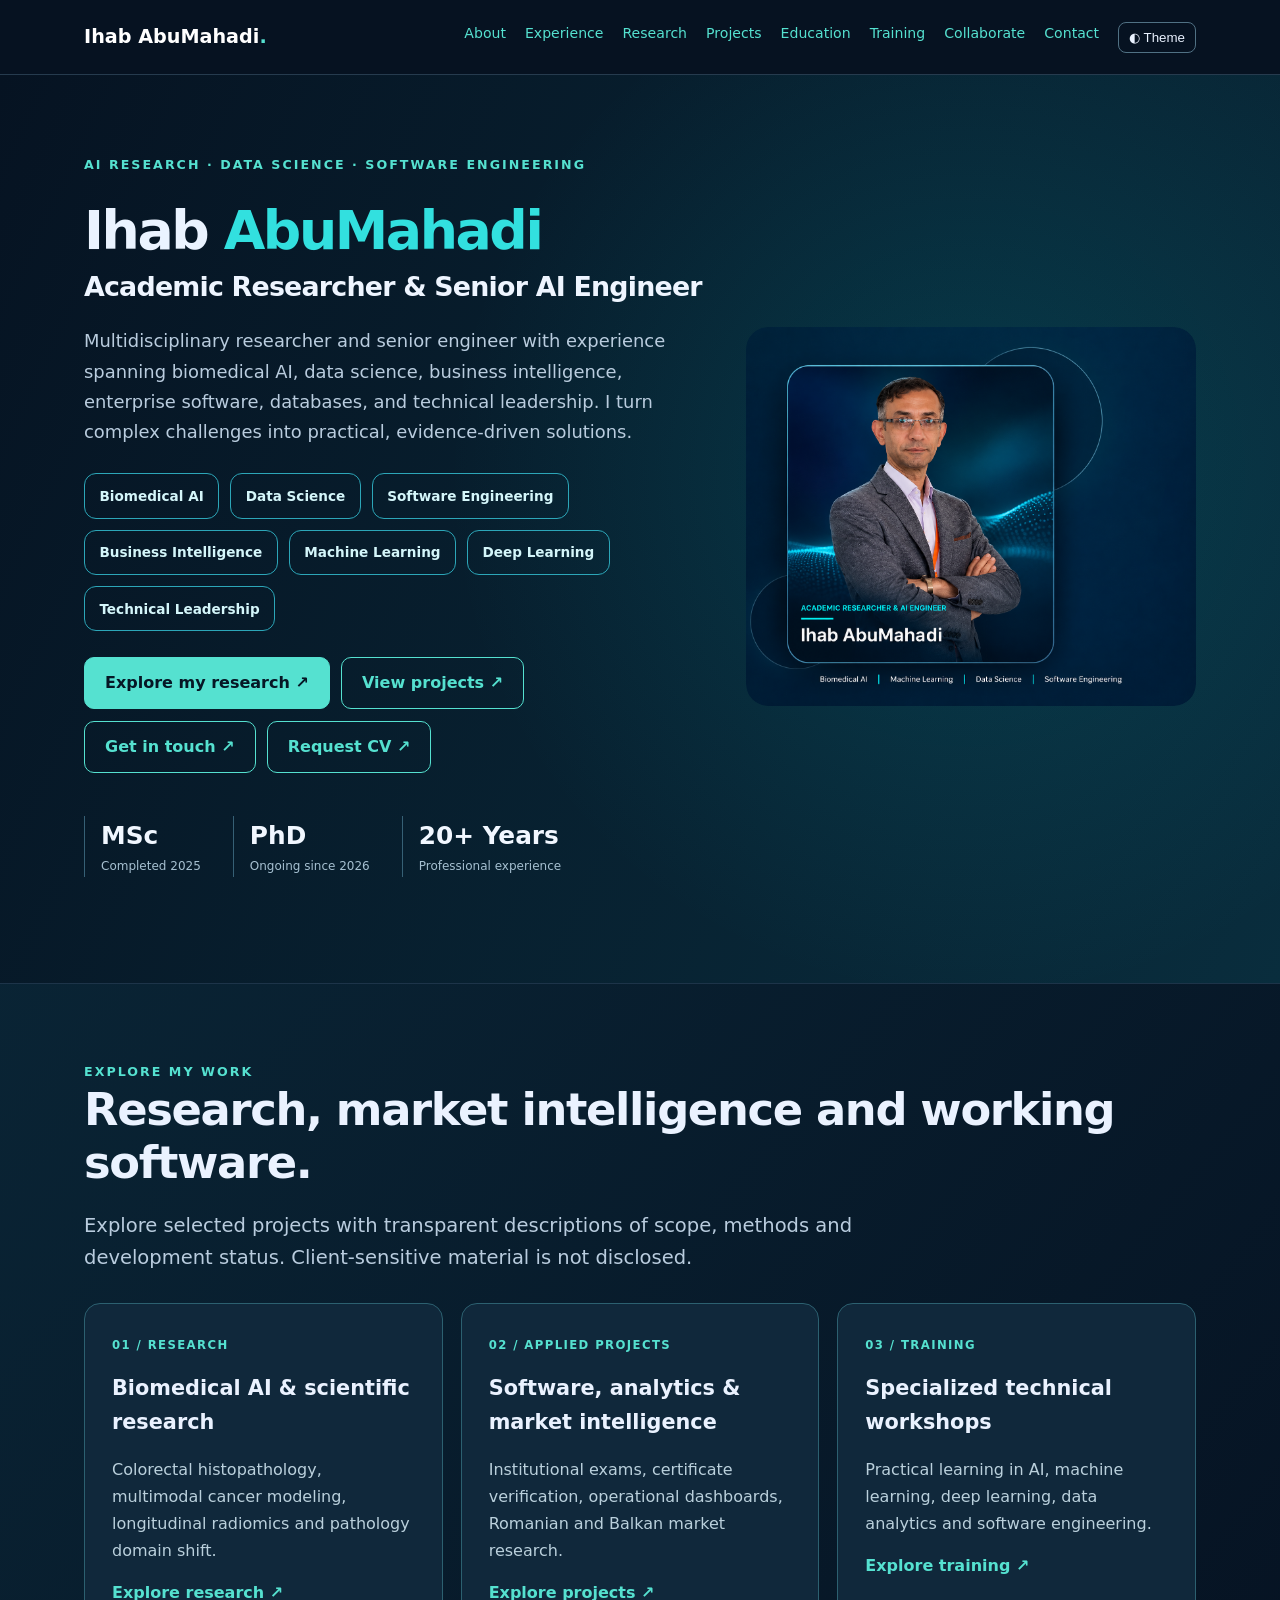
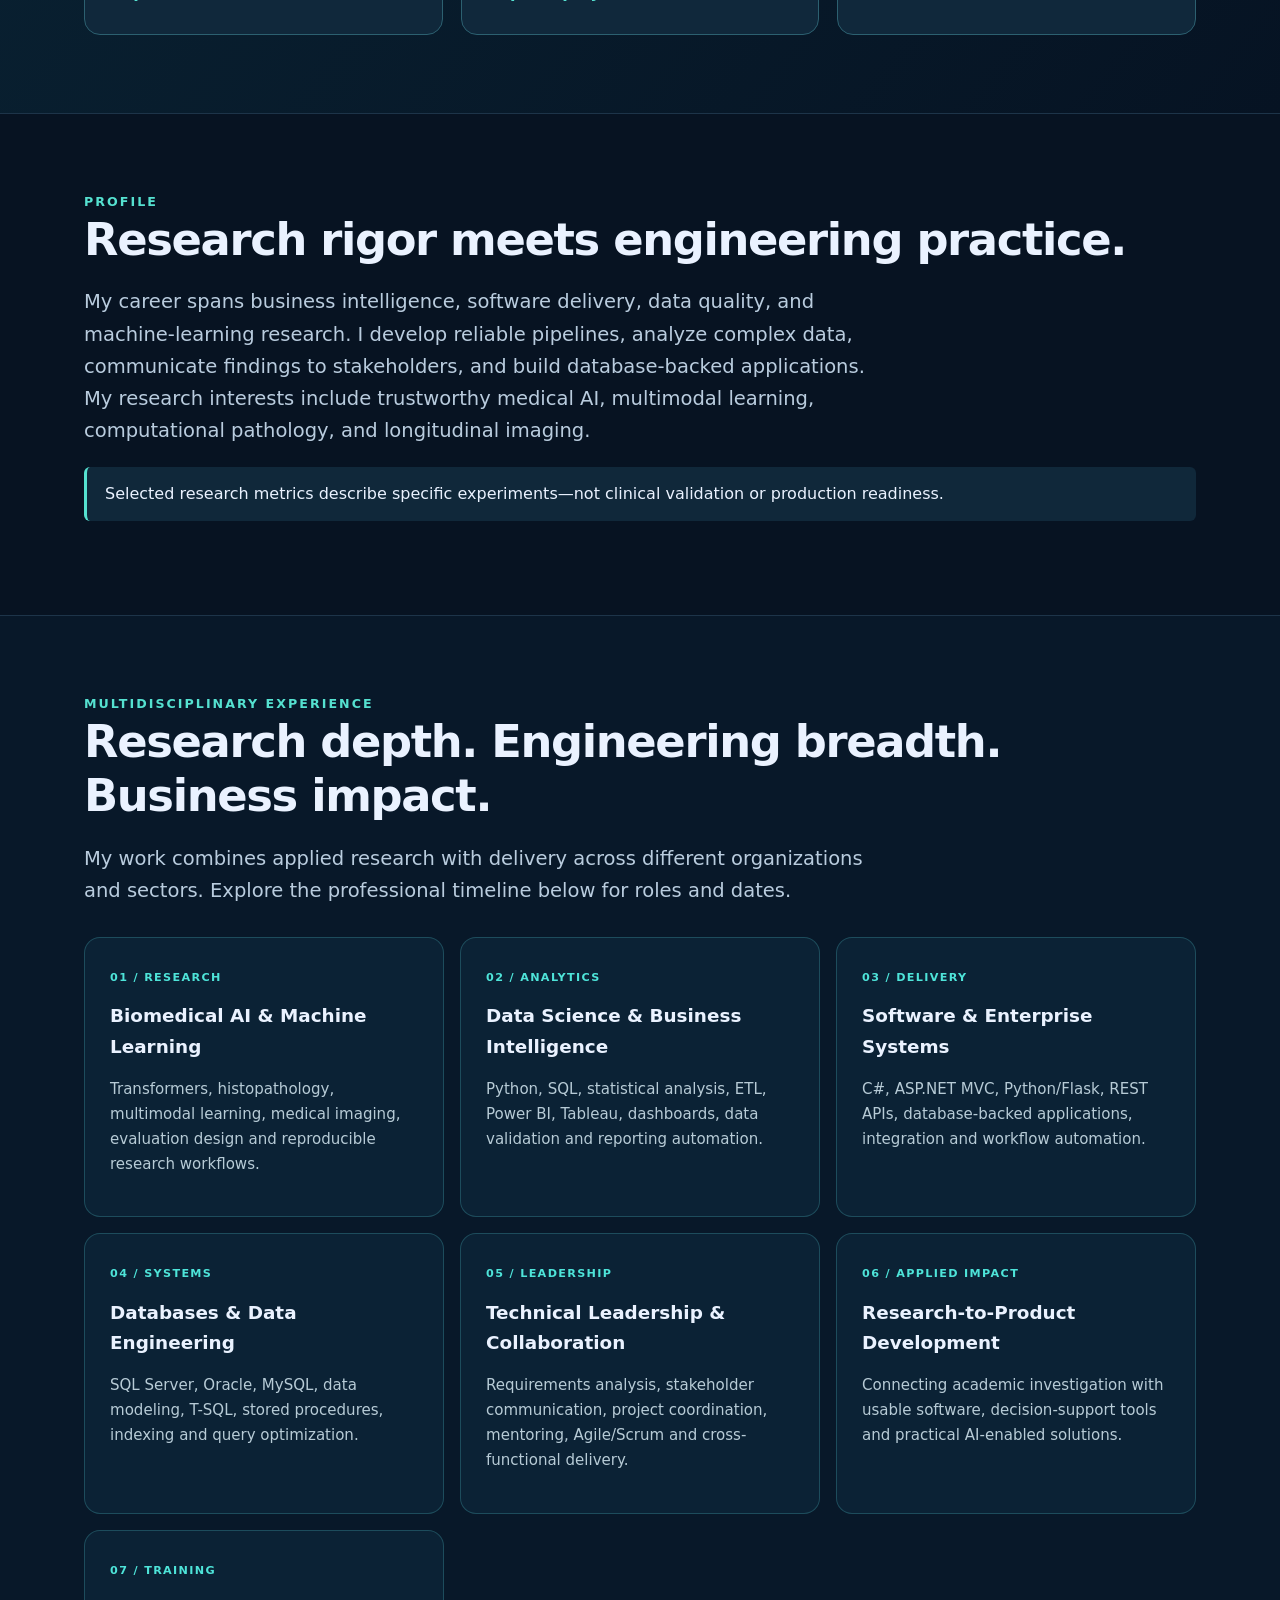
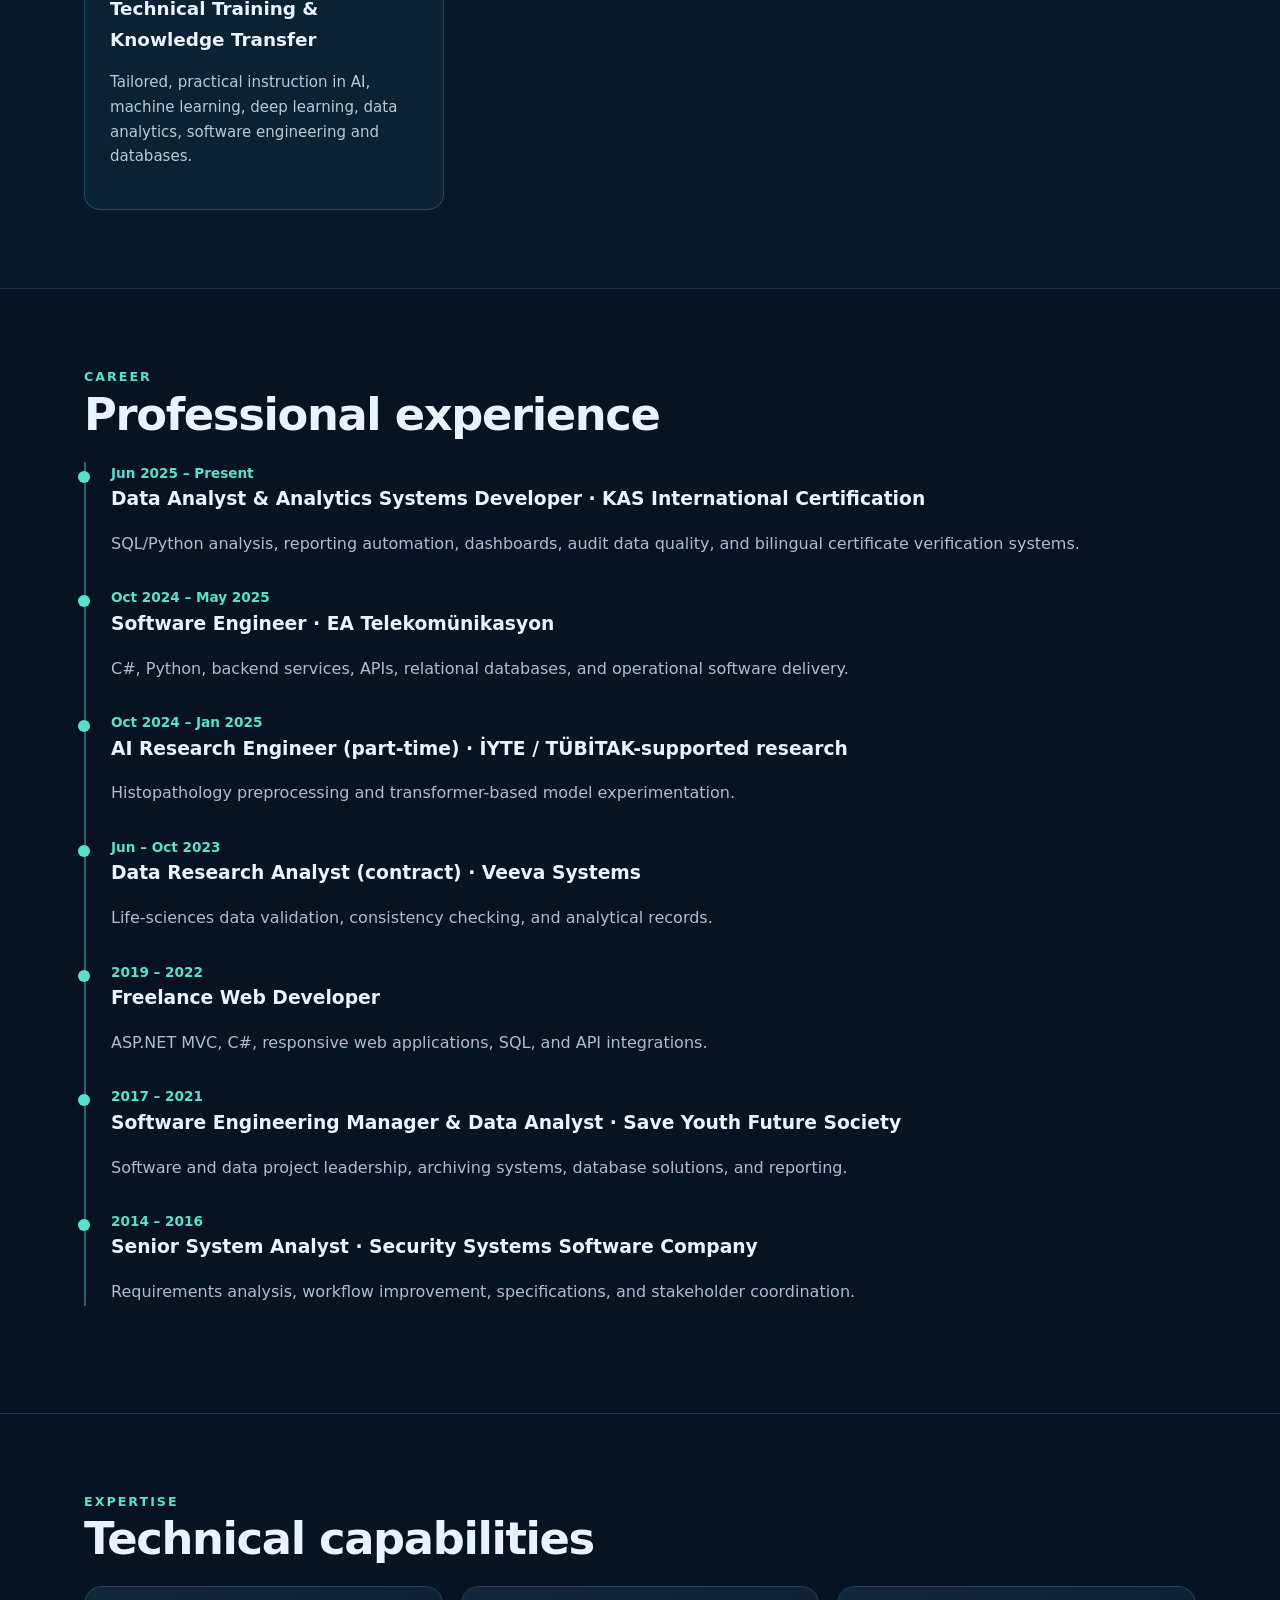
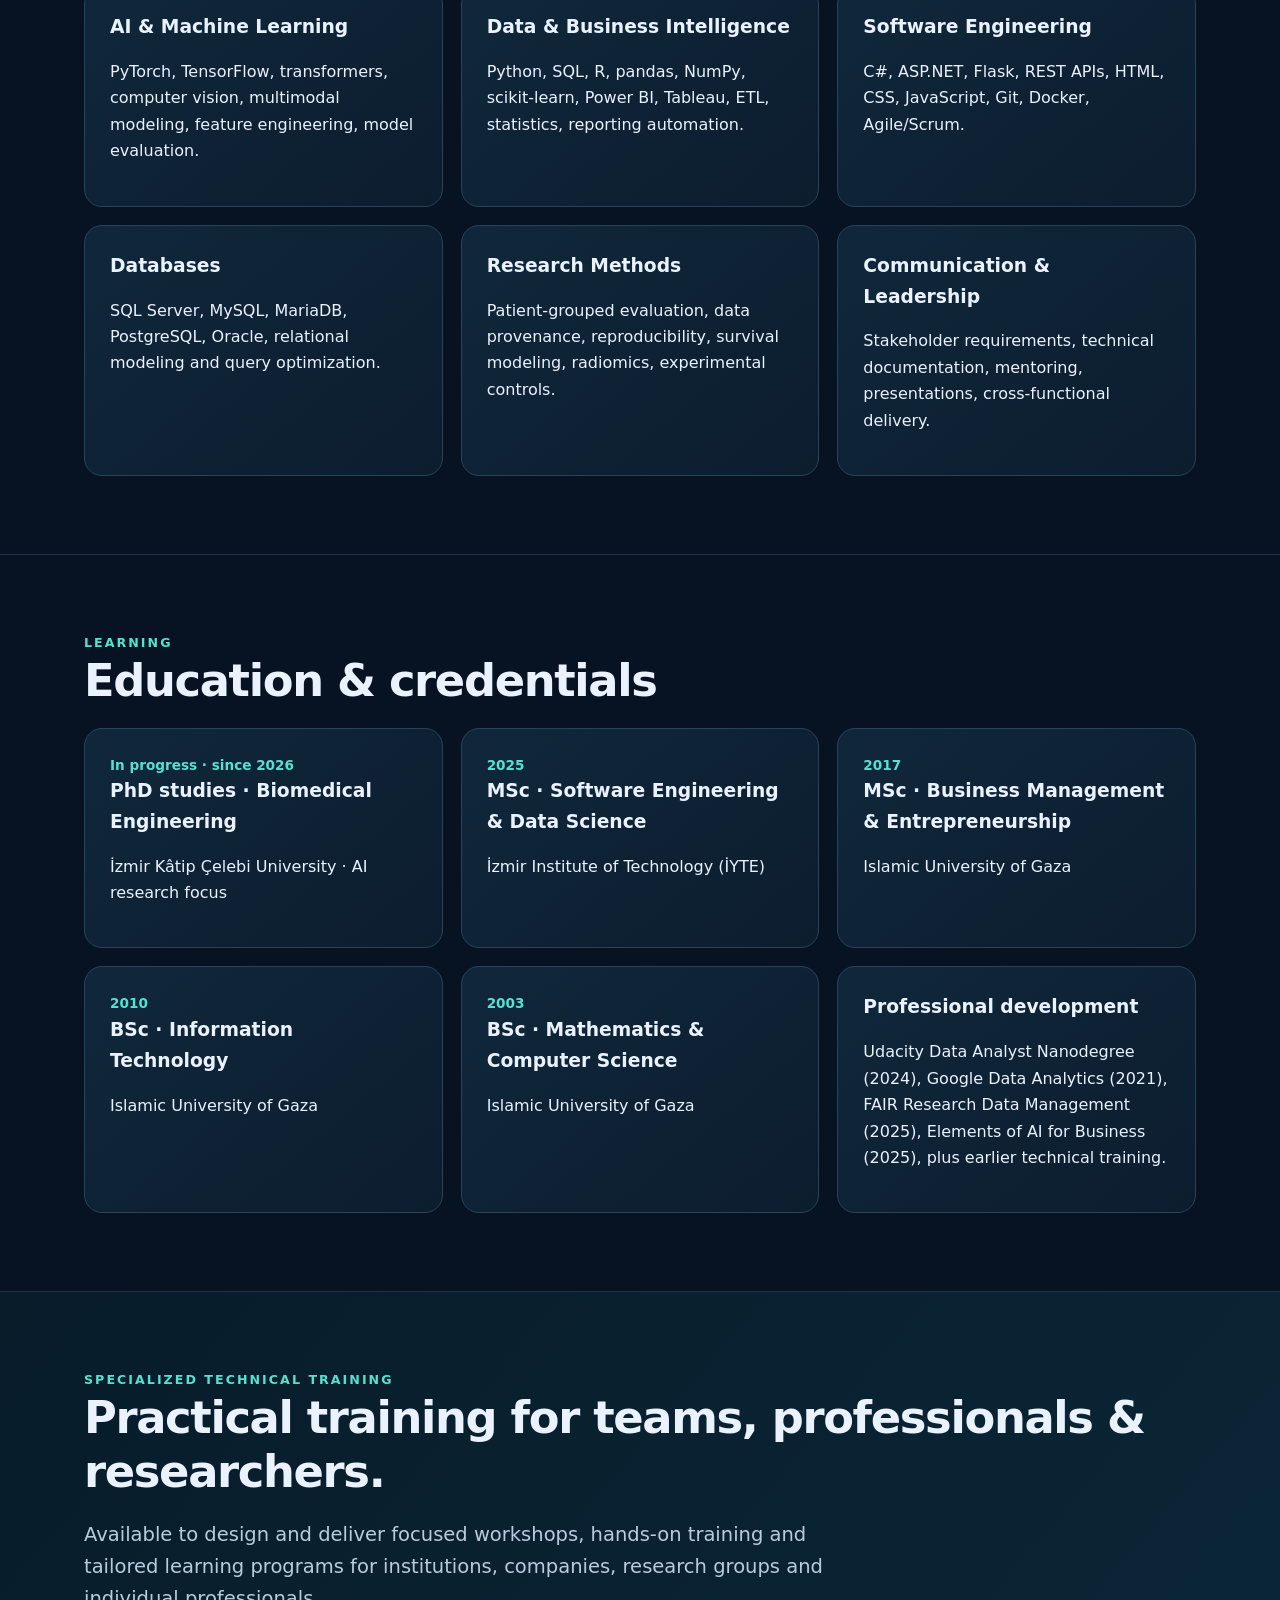
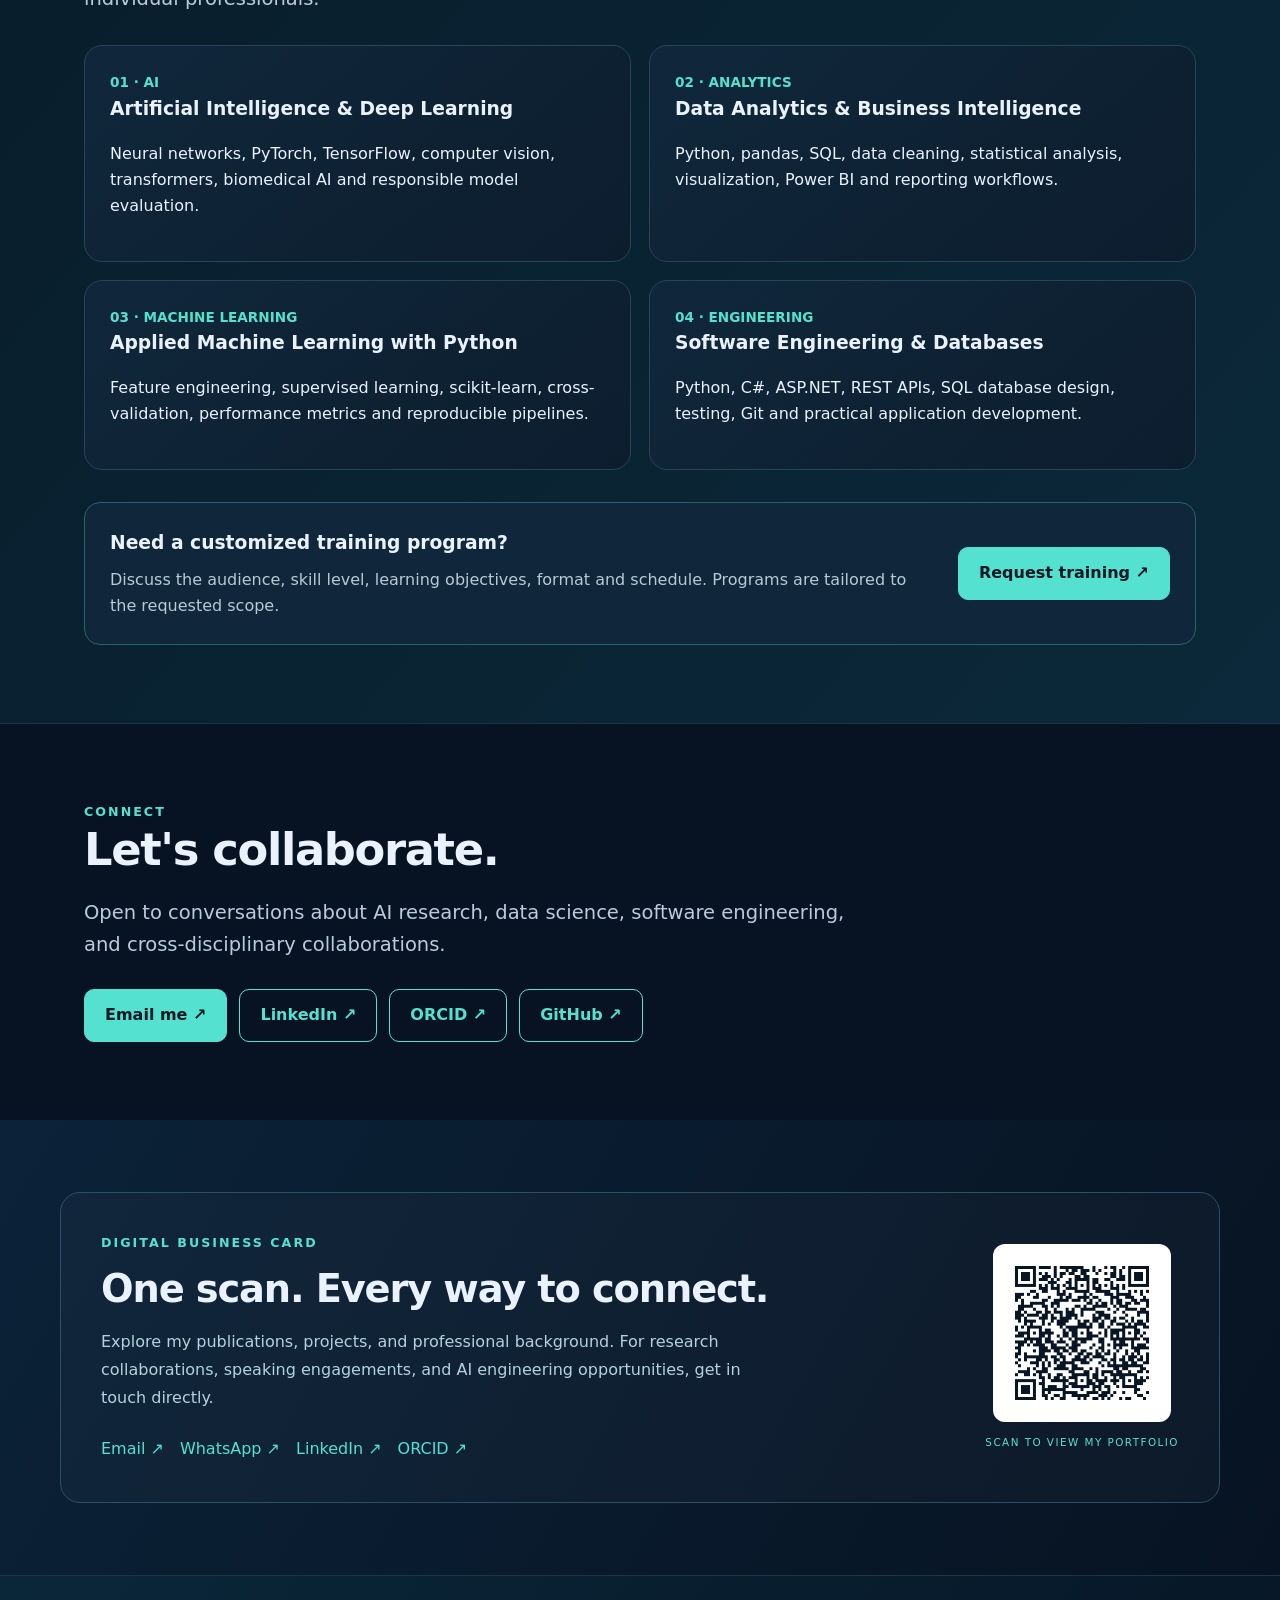
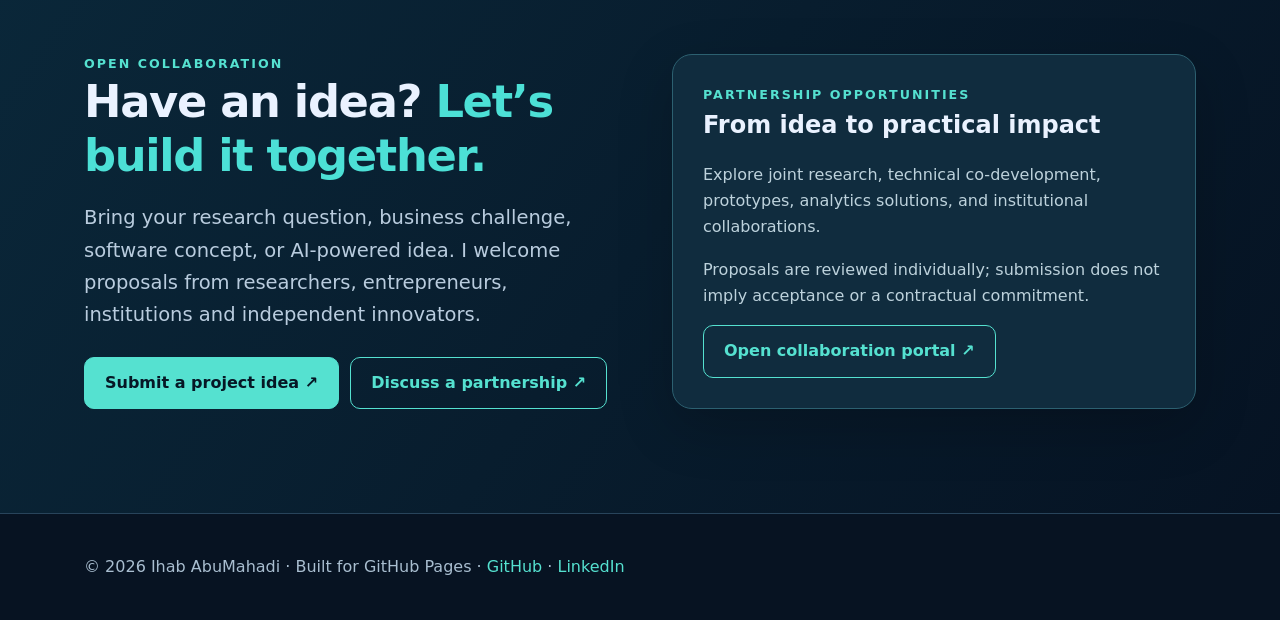
==== commit cf9d6134: "Update index.html" ====
--- a/index.html
+++ b/index.html
@@ -9,7 +9,7 @@
 <p class="lead">Multidisciplinary researcher and senior engineer with experience spanning biomedical AI, data science, business intelligence, enterprise software, databases, and technical leadership. I turn complex challenges into practical, evidence-driven solutions.</p>
 <div class="expertise-tags"><span>Biomedical AI</span><span>Data Science</span><span>Software Engineering</span><span>Business Intelligence</span><span>Machine Learning</span><span>Deep Learning</span><span>Technical Leadership</span></div>
 <div class="hero-actions"><a class="btn primary" href="research.html">Explore my research ↗</a><a class="btn" href="projects.html">View projects ↗</a><a class="btn" href="#contact">Get in touch ↗</a><a class="btn" href="mailto:ihab.mhadi@gmail.com?subject=CV%20request">Request CV ↗</a></div>
-<div class="hero-metrics"><div><b>MSc</b><span>Completed 2025</span></div><div><b>PhD</b><span>Ongoing since 2026</span></div><div><b>Since 2014</b><span>Selected professional timeline</span></div></div>
+<div class="hero-metrics"><div><b>MSc</b><span>Completed 2025</span></div><div><b>PhD</b><span>Ongoing since 2026</span></div><div><b>20+ Years</b><span>Professional experience</span></div></div>
 </div>
 <div class="hero-visual"><img alt="Approved professional portrait design of Ihab AbuMahadi with a navy and teal AI-inspired background" class="hero-ai-photo" height="1119" src="assets/approved-ai-portrait.png" width="1330"/></div>
 </div></section><section class="section v8-feature" id="featured-work"><div class="wrap"><div class="eyebrow">EXPLORE MY WORK</div><h2>Research, market intelligence and working software.</h2><p class="lead">Explore selected projects with transparent descriptions of scope, methods and development status. Client-sensitive material is not disclosed.</p><div class="v8-feature-grid"><a class="v8-feature-card" href="research.html"><span>01 / RESEARCH</span><h3>Biomedical AI &amp; scientific research</h3><p>Colorectal histopathology, multimodal cancer modeling, longitudinal radiomics and pathology domain shift.</p><strong>Explore research ↗</strong></a><a class="v8-feature-card" href="projects.html"><span>02 / APPLIED PROJECTS</span><h3>Software, analytics &amp; market intelligence</h3><p>Institutional exams, certificate verification, operational dashboards, Romanian and Balkan market research.</p><strong>Explore projects ↗</strong></a><a class="v8-feature-card" href="index.html#training"><span>03 / TRAINING</span><h3>Specialized technical workshops</h3><p>Practical learning in AI, machine learning, deep learning, data analytics and software engineering.</p><strong>Explore training ↗</strong></a></div></div></section><section class="section" id="about"><div class="wrap"><div class="eyebrow">Profile</div><h2>Research rigor meets engineering practice.</h2><p class="lead">My career spans business intelligence, software delivery, data quality, and machine-learning research. I develop reliable pipelines, analyze complex data, communicate findings to stakeholders, and build database-backed applications. My research interests include trustworthy medical AI, multimodal learning, computational pathology, and longitudinal imaging.</p><p class="note">Selected research metrics describe specific experiments—not clinical validation or production readiness.</p></div></section><section class="section career-scope" id="capabilities"><div class="wrap"><div class="eyebrow">MULTIDISCIPLINARY EXPERIENCE</div><h2>Research depth. Engineering breadth. Business impact.</h2><p class="lead">My work combines applied research with delivery across different organizations and sectors. Explore the professional timeline below for roles and dates.</p><div class="scope-grid"><article class="scope-card"><span>01 / RESEARCH</span><h3>Biomedical AI &amp; Machine Learning</h3><p>Transformers, histopathology, multimodal learning, medical imaging, evaluation design and reproducible research workflows.</p></article><article class="scope-card"><span>02 / ANALYTICS</span><h3>Data Science &amp; Business Intelligence</h3><p>Python, SQL, statistical analysis, ETL, Power BI, Tableau, dashboards, data validation and reporting automation.</p></article><article class="scope-card"><span>03 / DELIVERY</span><h3>Software &amp; Enterprise Systems</h3><p>C#, ASP.NET MVC, Python/Flask, REST APIs, database-backed applications, integration and workflow automation.</p></article><article class="scope-card"><span>04 / SYSTEMS</span><h3>Databases &amp; Data Engineering</h3><p>SQL Server, Oracle, MySQL, data modeling, T-SQL, stored procedures, indexing and query optimization.</p></article><article class="scope-card"><span>05 / LEADERSHIP</span><h3>Technical Leadership &amp; Collaboration</h3><p>Requirements analysis, stakeholder communication, project coordination, mentoring, Agile/Scrum and cross-functional delivery.</p></article><article class="scope-card"><span>06 / APPLIED IMPACT</span><h3>Research-to-Product Development</h3><p>Connecting academic investigation with usable software, decision-support tools and practical AI-enabled solutions.</p></article><article class="scope-card"><span>07 / TRAINING</span><h3>Technical Training &amp; Knowledge Transfer</h3><p>Tailored, practical instruction in AI, machine learning, deep learning, data analytics, software engineering and databases.</p></article></div></div></section><section class="section" id="experience"><div class="wrap"><div class="eyebrow">Career</div><h2>Professional experience</h2><div class="timeline"><div class="item"><div class="date">Jun 2025 – Present</div><h3>Data Analyst &amp; Analytics Systems Developer · KAS International Certification</h3><p class="muted">SQL/Python analysis, reporting automation, dashboards, audit data quality, and bilingual certificate verification systems.</p></div><div class="item"><div class="date">Oct 2024 – May 2025</div><h3>Software Engineer · EA Telekomünikasyon</h3><p class="muted">C#, Python, backend services, APIs, relational databases, and operational software delivery.</p></div><div class="item"><div class="date">Oct 2024 – Jan 2025</div><h3>AI Research Engineer (part-time) · İYTE / TÜBİTAK-supported research</h3><p class="muted">Histopathology preprocessing and transformer-based model experimentation.</p></div><div class="item"><div class="date">Jun – Oct 2023</div><h3>Data Research Analyst (contract) · Veeva Systems</h3><p class="muted">Life-sciences data validation, consistency checking, and analytical records.</p></div><div class="item"><div class="date">2019 – 2022</div><h3>Freelance Web Developer</h3><p class="muted">ASP.NET MVC, C#, responsive web applications, SQL, and API integrations.</p></div><div class="item"><div class="date">2017 – 2021</div><h3>Software Engineering Manager &amp; Data Analyst · Save Youth Future Society</h3><p class="muted">Software and data project leadership, archiving systems, database solutions, and reporting.</p></div><div class="item"><div class="date">2014 – 2016</div><h3>Senior System Analyst · Security Systems Software Company</h3><p class="muted">Requirements analysis, workflow improvement, specifications, and stakeholder coordination.</p></div></div></div></section><section class="section"><div class="wrap"><div class="eyebrow">Expertise</div><h2>Technical capabilities</h2><div class="grid"><article class="card"><h3>AI &amp; Machine Learning</h3><p>PyTorch, TensorFlow, transformers, computer vision, multimodal modeling, feature engineering, model evaluation.</p></article><article class="card"><h3>Data &amp; Business Intelligence</h3><p>Python, SQL, R, pandas, NumPy, scikit-learn, Power BI, Tableau, ETL, statistics, reporting automation.</p></article><article class="card"><h3>Software Engineering</h3><p>C#, ASP.NET, Flask, REST APIs, HTML, CSS, JavaScript, Git, Docker, Agile/Scrum.</p></article><article class="card"><h3>Databases</h3><p>SQL Server, MySQL, MariaDB, PostgreSQL, Oracle, relational modeling and query optimization.</p></article><article class="card"><h3>Research Methods</h3><p>Patient-grouped evaluation, data provenance, reproducibility, survival modeling, radiomics, experimental controls.</p></article><article class="card"><h3>Communication &amp; Leadership</h3><p>Stakeholder requirements, technical documentation, mentoring, presentations, cross-functional delivery.</p></article></div></div></section><section class="section" id="education"><div class="wrap"><div class="eyebrow">Learning</div><h2>Education &amp; credentials</h2><div class="grid"><div class="card"><div class="date">In progress · since 2026</div><h3>PhD studies · Biomedical Engineering</h3><p>İzmir Kâtip Çelebi University · AI research focus</p></div><div class="card"><div class="date">2025</div><h3>MSc · Software Engineering &amp; Data Science</h3><p>İzmir Institute of Technology (İYTE)</p></div><div class="card"><div class="date">2017</div><h3>MSc · Business Management &amp; Entrepreneurship</h3><p>Islamic University of Gaza</p></div><div class="card"><div class="date">2010</div><h3>BSc · Information Technology</h3><p>Islamic University of Gaza</p></div><div class="card"><div class="date">2003</div><h3>BSc · Mathematics &amp; Computer Science</h3><p>Islamic University of Gaza</p></div><div class="card"><h3>Professional development</h3><p>Udacity Data Analyst Nanodegree (2024), Google Data Analytics (2021), FAIR Research Data Management (2025), Elements of AI for Business (2025), plus earlier technical training.</p></div></div></div></section><section class="section training-section" id="training"><div class="wrap"><div class="eyebrow">SPECIALIZED TECHNICAL TRAINING</div><h2>Practical training for teams, professionals &amp; researchers.</h2><p class="lead">Available to design and deliver focused workshops, hands-on training and tailored learning programs for institutions, companies, research groups and individual professionals.</p><div class="training-grid"><article class="card"><div class="date">01 · AI</div><h3>Artificial Intelligence &amp; Deep Learning</h3><p>Neural networks, PyTorch, TensorFlow, computer vision, transformers, biomedical AI and responsible model evaluation.</p></article><article class="card"><div class="date">02 · ANALYTICS</div><h3>Data Analytics &amp; Business Intelligence</h3><p>Python, pandas, SQL, data cleaning, statistical analysis, visualization, Power BI and reporting workflows.</p></article><article class="card"><div class="date">03 · MACHINE LEARNING</div><h3>Applied Machine Learning with Python</h3><p>Feature engineering, supervised learning, scikit-learn, cross-validation, performance metrics and reproducible pipelines.</p></article><article class="card"><div class="date">04 · ENGINEERING</div><h3>Software Engineering &amp; Databases</h3><p>Python, C#, ASP.NET, REST APIs, SQL database design, testing, Git and practical application development.</p></article></div><div class="training-cta"><div><h3>Need a customized training program?</h3><p>Discuss the audience, skill level, learning objectives, format and schedule. Programs are tailored to the requested scope.</p></div><a class="btn primary" href="mailto:ihab.mhadi@gmail.com?subject=Specialized%20training%20inquiry">Request training ↗</a></div></div></section><section class="section" id="contact"><div class="wrap"><div class="eyebrow">Connect</div><h2>Let's collaborate.</h2><p class="lead">Open to conversations about AI research, data science, software engineering, and cross-disciplinary collaborations.</p><div class="buttons"><a class="btn primary" href="mailto:ihab.mhadi@gmail.com">Email me ↗</a><a class="btn" href="https://www.linkedin.com/in/ihababumhadi/">LinkedIn ↗</a><a class="btn" href="https://orcid.org/0009-0006-1250-2683">ORCID ↗</a><a class="btn" href="https://github.com/ihabmhadi">GitHub ↗</a></div></div></section><section class="connect-qr"><div class="wrap qr-panel"><div><div class="eyebrow">DIGITAL BUSINESS CARD</div><h2>One scan. Every way to connect.</h2><p>Explore my publications, projects, and professional background. For research collaborations, speaking engagements, and AI engineering opportunities, get in touch directly.</p><div class="qr-links"><a href="mailto:ihab.mhadi@gmail.com">Email ↗</a><a href="https://wa.me/905441870034" rel="noopener" target="_blank">WhatsApp ↗</a><a href="https://www.linkedin.com/in/ihababumhadi/" rel="noopener" target="_blank">LinkedIn ↗</a><a href="https://orcid.org/0009-0006-1250-2683" rel="noopener" target="_blank">ORCID ↗</a></div></div><div class="qr-box"><img alt="QR code linking to Ihab AbuMahadi's portfolio" src="assets/portfolio-qr.png"/><span>SCAN TO VIEW MY PORTFOLIO</span></div></div></section><section class="section collaboration" id="collaborate"><div class="wrap collaboration-layout"><div><div class="eyebrow">OPEN COLLABORATION</div><h2>Have an idea? <em>Let’s build it together.</em></h2><p class="lead">Bring your research question, business challenge, software concept, or AI-powered idea. I welcome proposals from researchers, entrepreneurs, institutions and independent innovators.</p><div class="hero-actions"><a class="btn primary" href="collaborate.html">Submit a project idea ↗</a><a class="btn" href="mailto:ihab.mhadi@gmail.com">Discuss a partnership ↗</a></div></div><div class="idea-panel"><div class="eyebrow">PARTNERSHIP OPPORTUNITIES</div><h3>From idea to practical impact</h3><p>Explore joint research, technical co-development, prototypes, analytics solutions, and institutional collaborations.</p><p>Proposals are reviewed individually; submission does not imply acceptance or a contractual commitment.</p><a class="btn" href="collaborate.html">Open collaboration portal ↗</a></div></div></section></main><footer class="footer"><div class="wrap">© 2026 Ihab AbuMahadi · Built for GitHub Pages · <a href="https://github.com/ihabmhadi">GitHub</a> · <a href="https://www.linkedin.com/in/ihababumhadi/">LinkedIn</a></div></footer><script src="script.js"></script></body></html>
--- a/style.css
+++ b/style.css
@@ -118,3 +118,27 @@
 a:focus-visible,button:focus-visible,input:focus-visible,select:focus-visible,textarea:focus-visible{outline:3px solid #55e1d0;outline-offset:3px}
 @media(max-width:900px){.v8-feature-grid{grid-template-columns:1fr}.hero-v4 .hero-layout{padding-top:2rem!important}.hero-v4 .hero-visual{max-width:540px!important}}
 @media(max-width:600px){.hero-v4 .hero-layout{padding-top:1.5rem!important}.v8-feature-card{padding:20px}.hero-v4 .hero-visual{max-width:100%!important}}
+
+
+
+/* Keep full name on one line on desktop */
+@media (min-width: 901px) {
+  .hero-v4 h1 {
+    font-size: clamp(2.5rem, 4.2vw, 4.4rem) !important;
+    white-space: nowrap !important;
+    line-height: 1.15 !important;
+    letter-spacing: -0.045em !important;
+  }
+
+  .hero-v4 h1 span,
+  .hero-v4 h1 em {
+    display: inline !important;
+  }
+}
+
+/* Allow natural wrapping on smaller screens */
+@media (max-width: 900px) {
+  .hero-v4 h1 {
+    white-space: normal !important;
+  }
+}
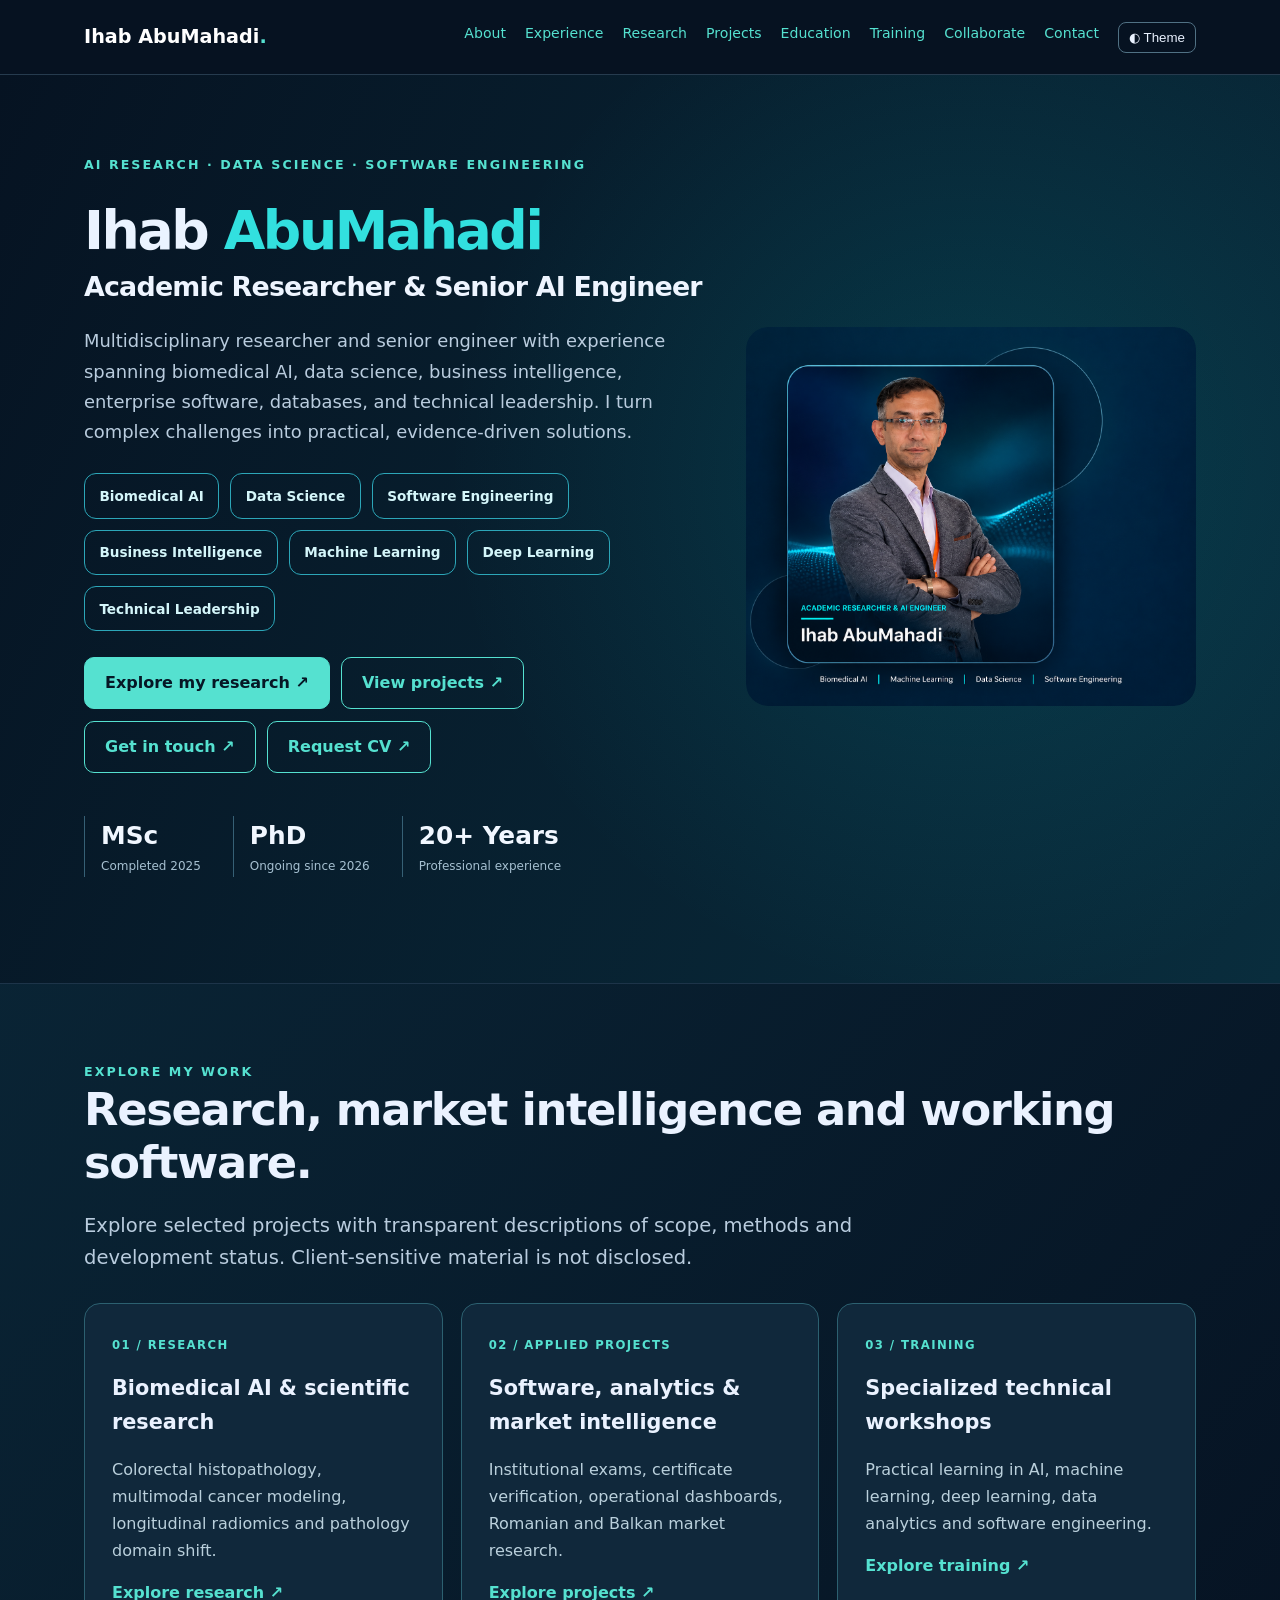
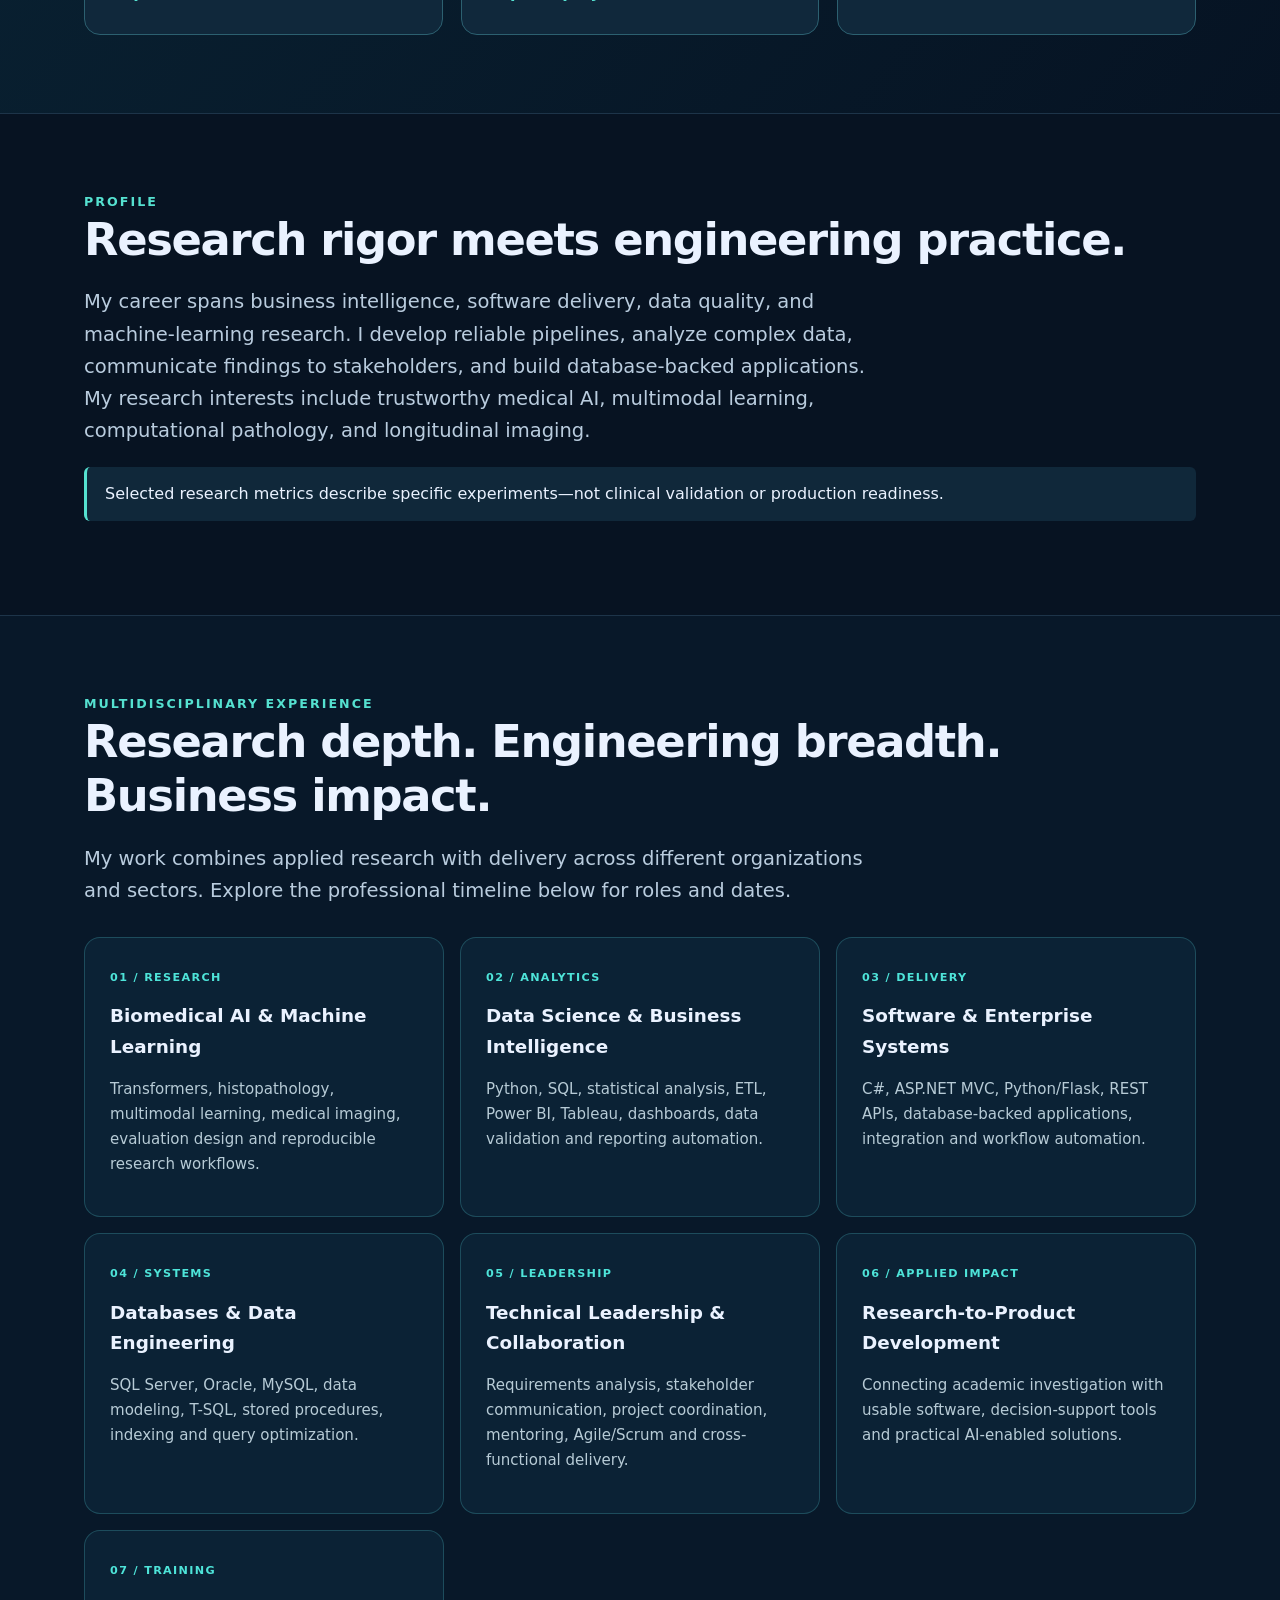
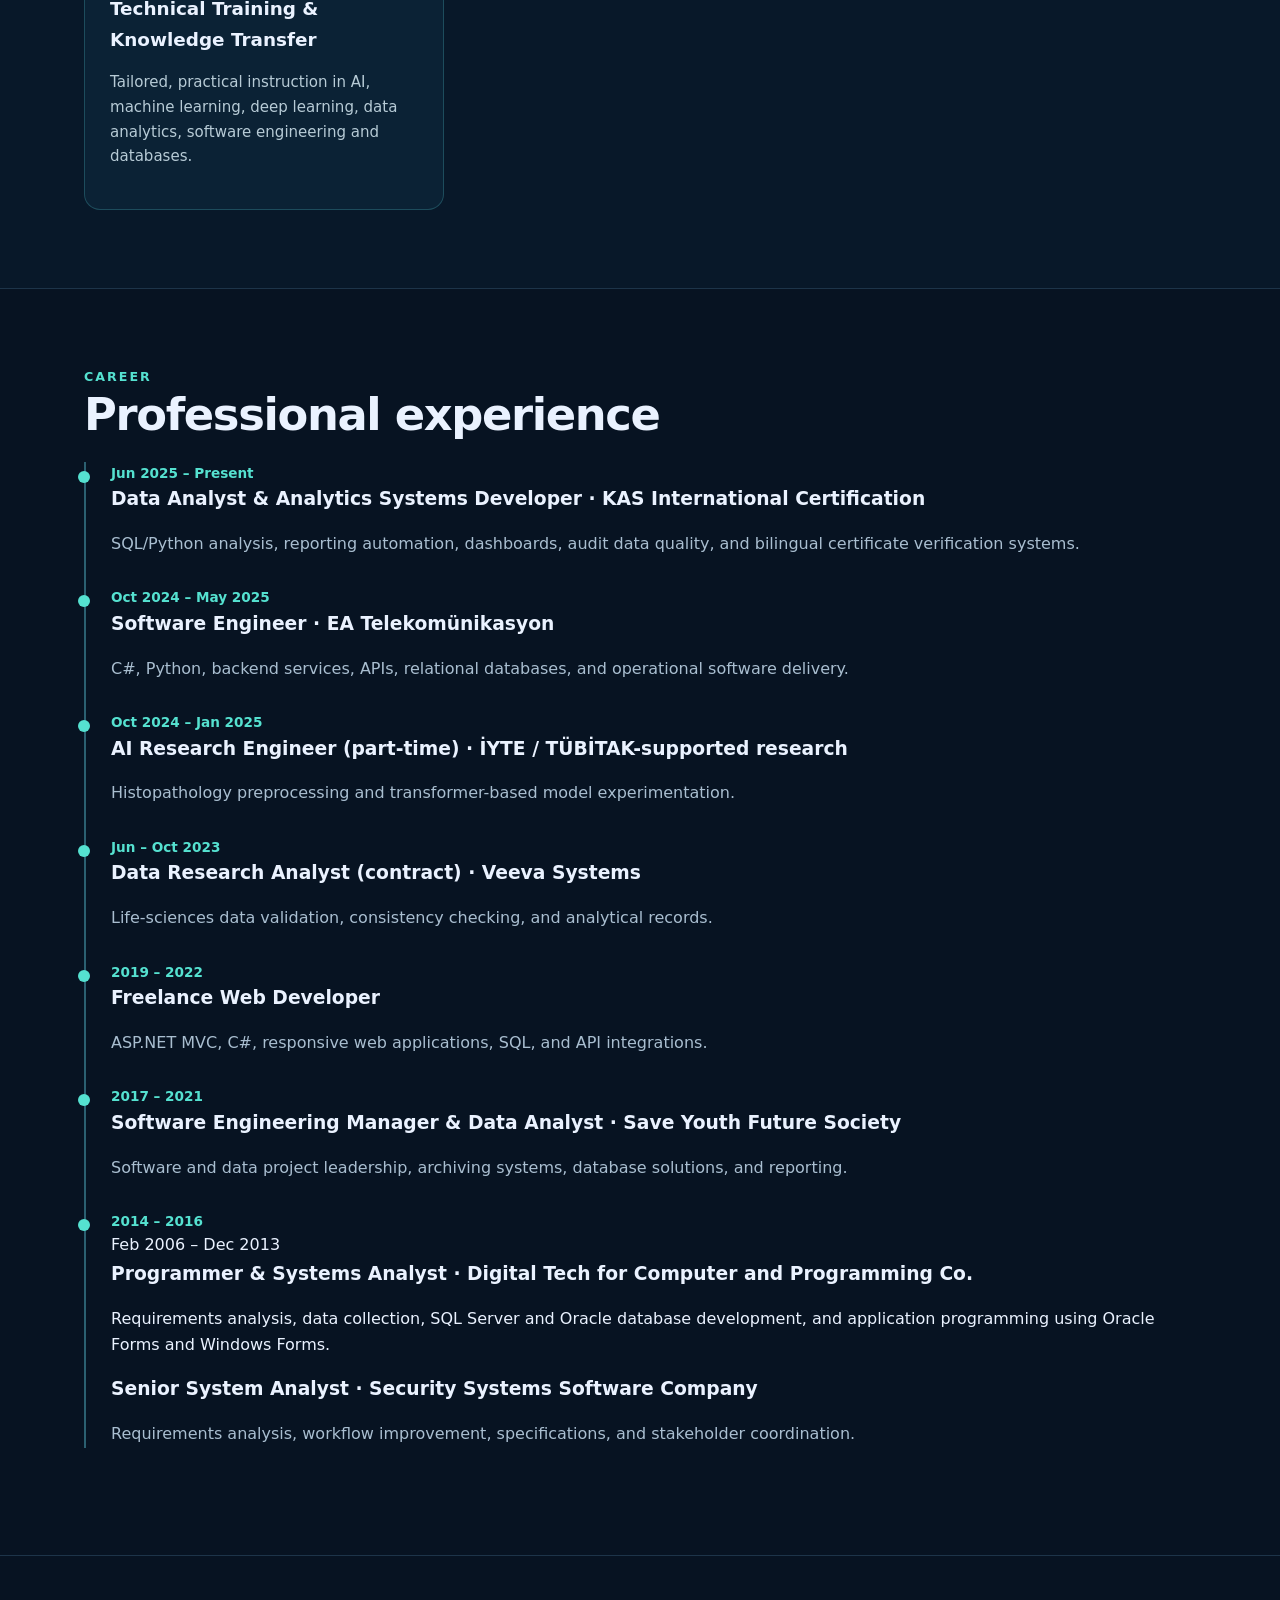
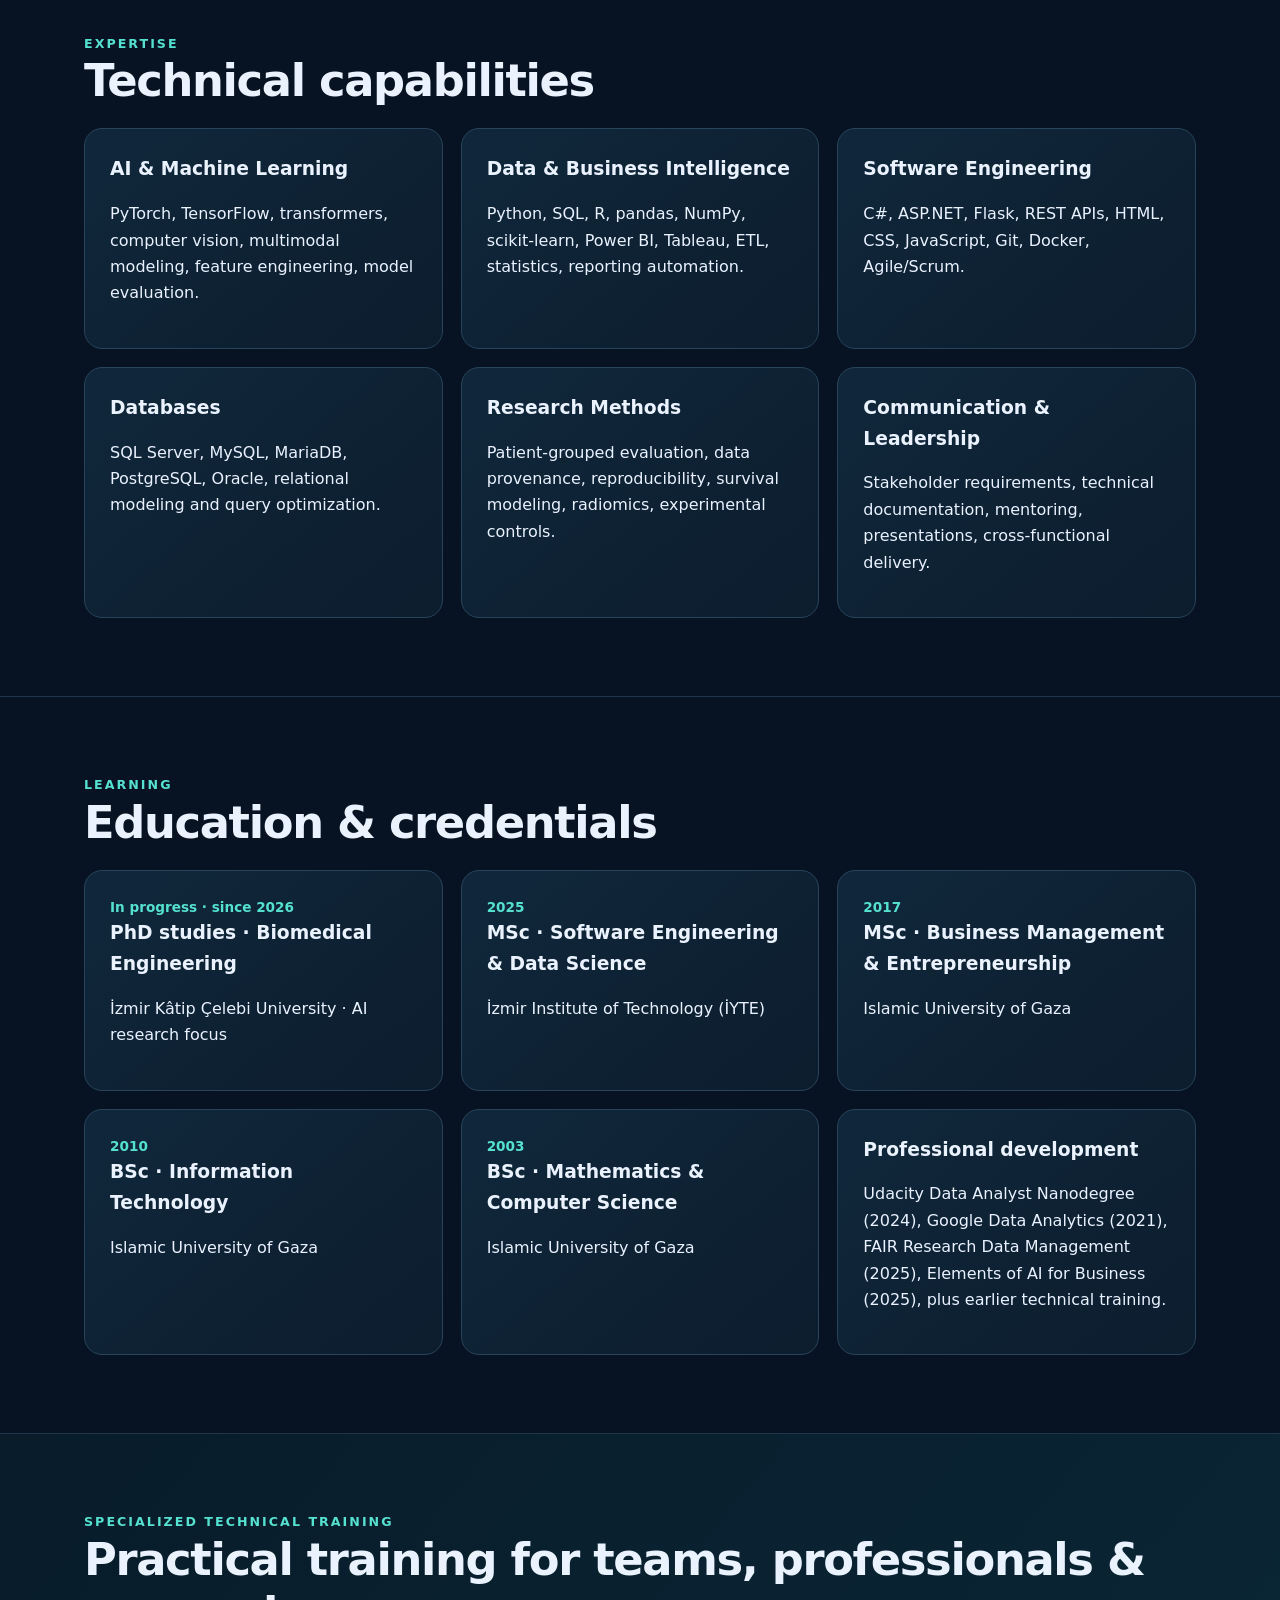
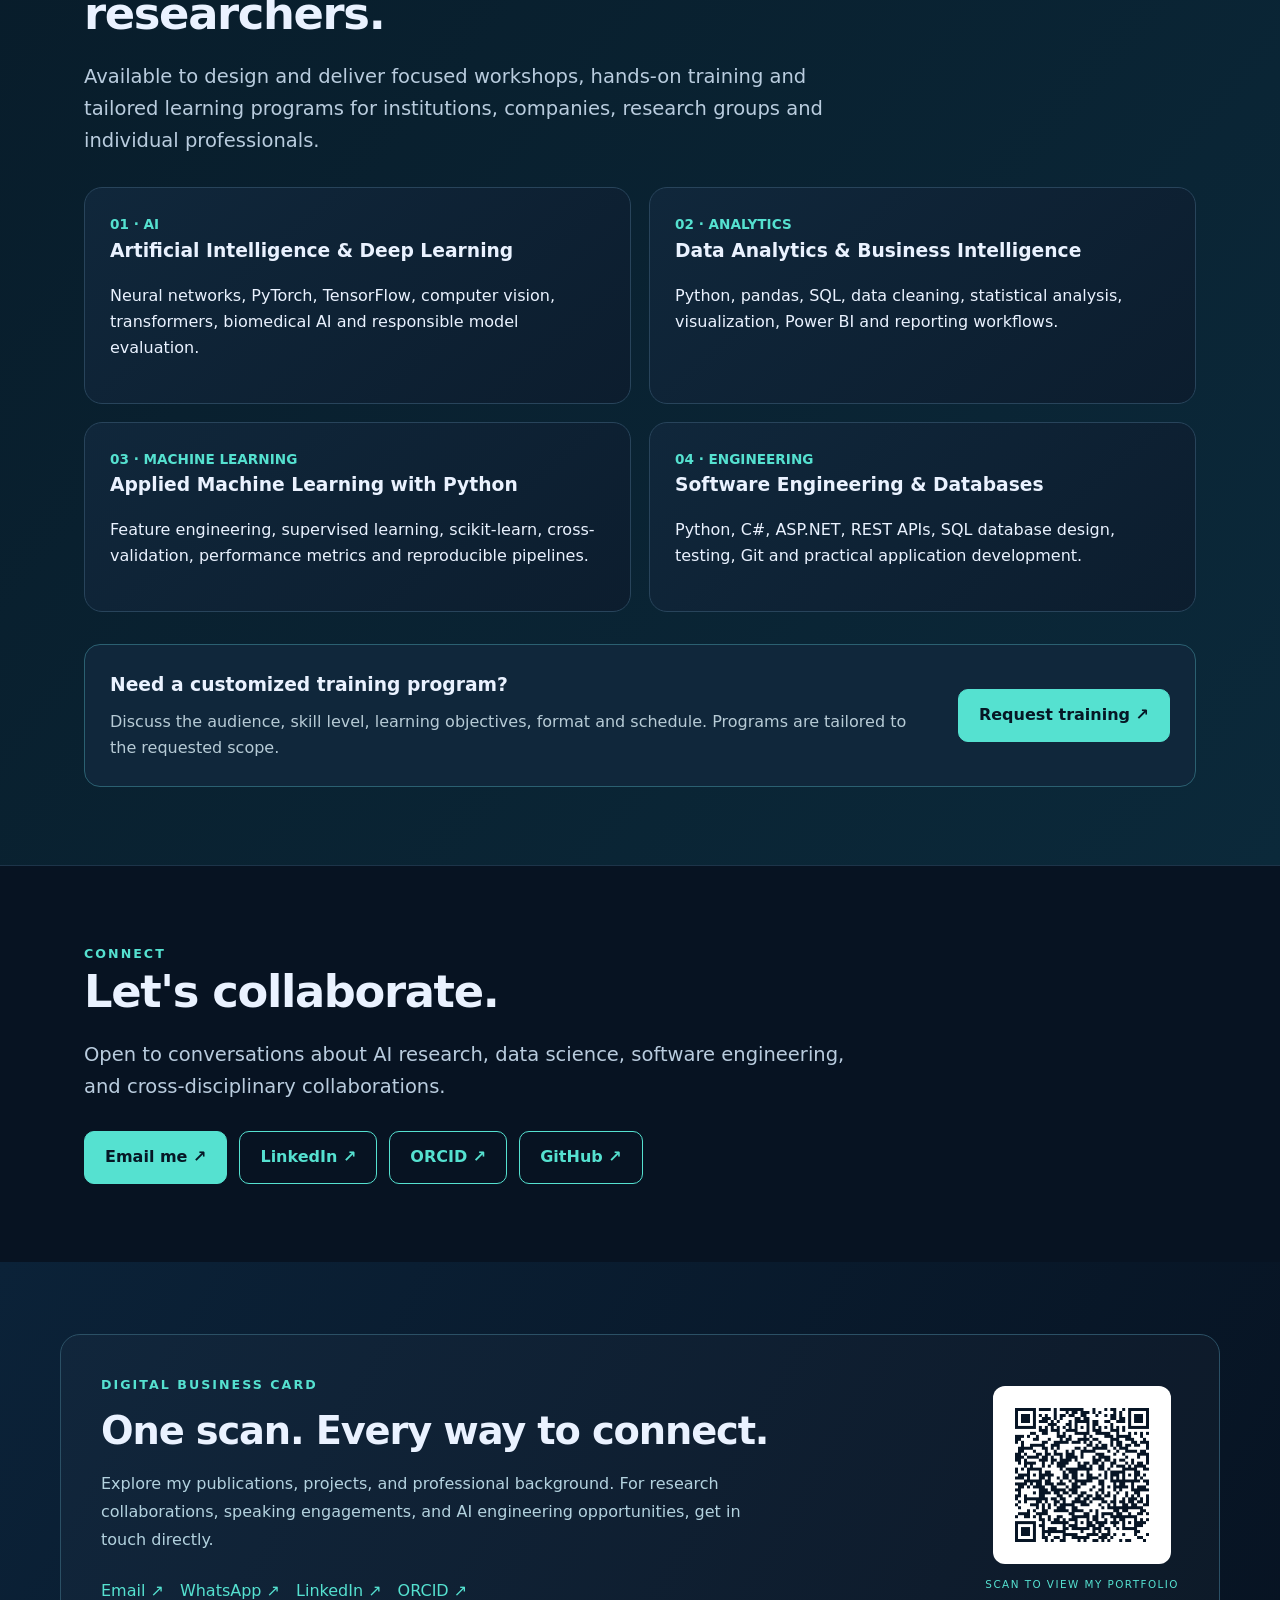
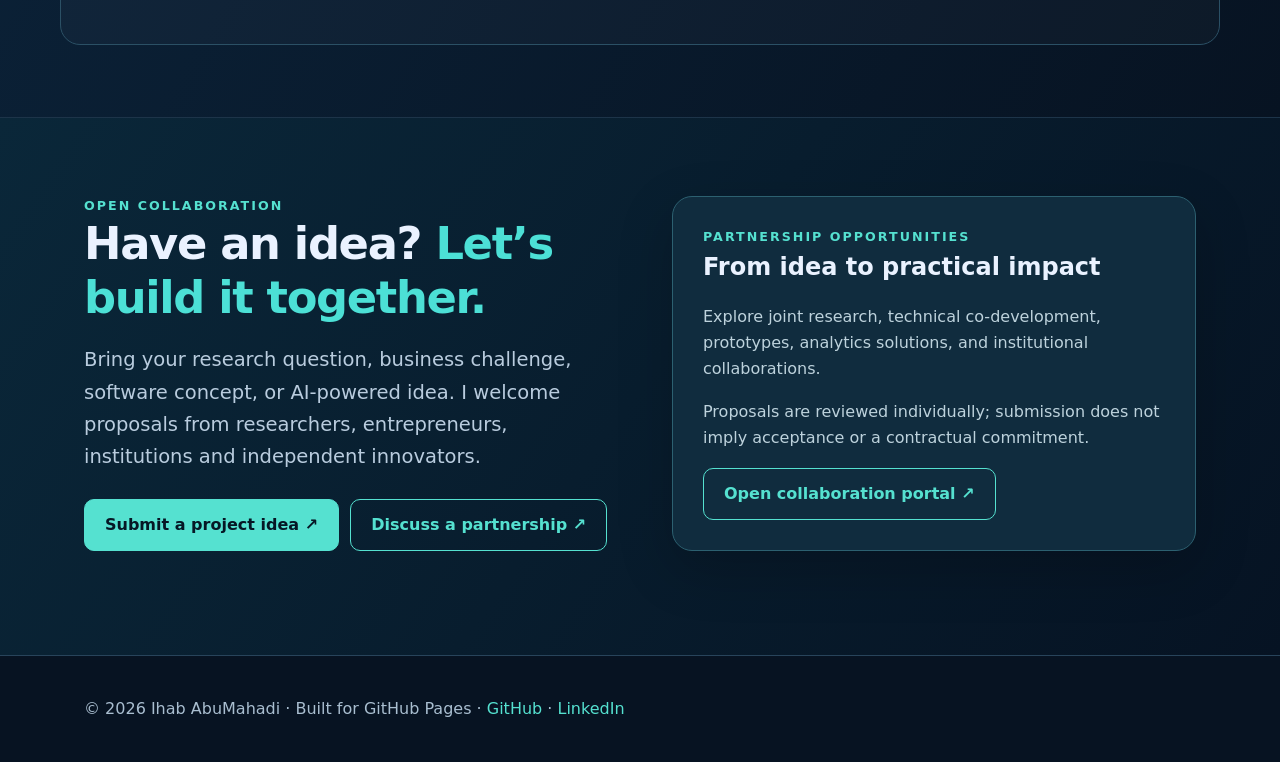
==== commit f7b6401d: "Update index.html" ====
--- a/index.html
+++ b/index.html
@@ -12,4 +12,22 @@
 <div class="hero-metrics"><div><b>MSc</b><span>Completed 2025</span></div><div><b>PhD</b><span>Ongoing since 2026</span></div><div><b>20+ Years</b><span>Professional experience</span></div></div>
 </div>
 <div class="hero-visual"><img alt="Approved professional portrait design of Ihab AbuMahadi with a navy and teal AI-inspired background" class="hero-ai-photo" height="1119" src="assets/approved-ai-portrait.png" width="1330"/></div>
-</div></section><section class="section v8-feature" id="featured-work"><div class="wrap"><div class="eyebrow">EXPLORE MY WORK</div><h2>Research, market intelligence and working software.</h2><p class="lead">Explore selected projects with transparent descriptions of scope, methods and development status. Client-sensitive material is not disclosed.</p><div class="v8-feature-grid"><a class="v8-feature-card" href="research.html"><span>01 / RESEARCH</span><h3>Biomedical AI &amp; scientific research</h3><p>Colorectal histopathology, multimodal cancer modeling, longitudinal radiomics and pathology domain shift.</p><strong>Explore research ↗</strong></a><a class="v8-feature-card" href="projects.html"><span>02 / APPLIED PROJECTS</span><h3>Software, analytics &amp; market intelligence</h3><p>Institutional exams, certificate verification, operational dashboards, Romanian and Balkan market research.</p><strong>Explore projects ↗</strong></a><a class="v8-feature-card" href="index.html#training"><span>03 / TRAINING</span><h3>Specialized technical workshops</h3><p>Practical learning in AI, machine learning, deep learning, data analytics and software engineering.</p><strong>Explore training ↗</strong></a></div></div></section><section class="section" id="about"><div class="wrap"><div class="eyebrow">Profile</div><h2>Research rigor meets engineering practice.</h2><p class="lead">My career spans business intelligence, software delivery, data quality, and machine-learning research. I develop reliable pipelines, analyze complex data, communicate findings to stakeholders, and build database-backed applications. My research interests include trustworthy medical AI, multimodal learning, computational pathology, and longitudinal imaging.</p><p class="note">Selected research metrics describe specific experiments—not clinical validation or production readiness.</p></div></section><section class="section career-scope" id="capabilities"><div class="wrap"><div class="eyebrow">MULTIDISCIPLINARY EXPERIENCE</div><h2>Research depth. Engineering breadth. Business impact.</h2><p class="lead">My work combines applied research with delivery across different organizations and sectors. Explore the professional timeline below for roles and dates.</p><div class="scope-grid"><article class="scope-card"><span>01 / RESEARCH</span><h3>Biomedical AI &amp; Machine Learning</h3><p>Transformers, histopathology, multimodal learning, medical imaging, evaluation design and reproducible research workflows.</p></article><article class="scope-card"><span>02 / ANALYTICS</span><h3>Data Science &amp; Business Intelligence</h3><p>Python, SQL, statistical analysis, ETL, Power BI, Tableau, dashboards, data validation and reporting automation.</p></article><article class="scope-card"><span>03 / DELIVERY</span><h3>Software &amp; Enterprise Systems</h3><p>C#, ASP.NET MVC, Python/Flask, REST APIs, database-backed applications, integration and workflow automation.</p></article><article class="scope-card"><span>04 / SYSTEMS</span><h3>Databases &amp; Data Engineering</h3><p>SQL Server, Oracle, MySQL, data modeling, T-SQL, stored procedures, indexing and query optimization.</p></article><article class="scope-card"><span>05 / LEADERSHIP</span><h3>Technical Leadership &amp; Collaboration</h3><p>Requirements analysis, stakeholder communication, project coordination, mentoring, Agile/Scrum and cross-functional delivery.</p></article><article class="scope-card"><span>06 / APPLIED IMPACT</span><h3>Research-to-Product Development</h3><p>Connecting academic investigation with usable software, decision-support tools and practical AI-enabled solutions.</p></article><article class="scope-card"><span>07 / TRAINING</span><h3>Technical Training &amp; Knowledge Transfer</h3><p>Tailored, practical instruction in AI, machine learning, deep learning, data analytics, software engineering and databases.</p></article></div></div></section><section class="section" id="experience"><div class="wrap"><div class="eyebrow">Career</div><h2>Professional experience</h2><div class="timeline"><div class="item"><div class="date">Jun 2025 – Present</div><h3>Data Analyst &amp; Analytics Systems Developer · KAS International Certification</h3><p class="muted">SQL/Python analysis, reporting automation, dashboards, audit data quality, and bilingual certificate verification systems.</p></div><div class="item"><div class="date">Oct 2024 – May 2025</div><h3>Software Engineer · EA Telekomünikasyon</h3><p class="muted">C#, Python, backend services, APIs, relational databases, and operational software delivery.</p></div><div class="item"><div class="date">Oct 2024 – Jan 2025</div><h3>AI Research Engineer (part-time) · İYTE / TÜBİTAK-supported research</h3><p class="muted">Histopathology preprocessing and transformer-based model experimentation.</p></div><div class="item"><div class="date">Jun – Oct 2023</div><h3>Data Research Analyst (contract) · Veeva Systems</h3><p class="muted">Life-sciences data validation, consistency checking, and analytical records.</p></div><div class="item"><div class="date">2019 – 2022</div><h3>Freelance Web Developer</h3><p class="muted">ASP.NET MVC, C#, responsive web applications, SQL, and API integrations.</p></div><div class="item"><div class="date">2017 – 2021</div><h3>Software Engineering Manager &amp; Data Analyst · Save Youth Future Society</h3><p class="muted">Software and data project leadership, archiving systems, database solutions, and reporting.</p></div><div class="item"><div class="date">2014 – 2016</div><h3>Senior System Analyst · Security Systems Software Company</h3><p class="muted">Requirements analysis, workflow improvement, specifications, and stakeholder coordination.</p></div></div></div></section><section class="section"><div class="wrap"><div class="eyebrow">Expertise</div><h2>Technical capabilities</h2><div class="grid"><article class="card"><h3>AI &amp; Machine Learning</h3><p>PyTorch, TensorFlow, transformers, computer vision, multimodal modeling, feature engineering, model evaluation.</p></article><article class="card"><h3>Data &amp; Business Intelligence</h3><p>Python, SQL, R, pandas, NumPy, scikit-learn, Power BI, Tableau, ETL, statistics, reporting automation.</p></article><article class="card"><h3>Software Engineering</h3><p>C#, ASP.NET, Flask, REST APIs, HTML, CSS, JavaScript, Git, Docker, Agile/Scrum.</p></article><article class="card"><h3>Databases</h3><p>SQL Server, MySQL, MariaDB, PostgreSQL, Oracle, relational modeling and query optimization.</p></article><article class="card"><h3>Research Methods</h3><p>Patient-grouped evaluation, data provenance, reproducibility, survival modeling, radiomics, experimental controls.</p></article><article class="card"><h3>Communication &amp; Leadership</h3><p>Stakeholder requirements, technical documentation, mentoring, presentations, cross-functional delivery.</p></article></div></div></section><section class="section" id="education"><div class="wrap"><div class="eyebrow">Learning</div><h2>Education &amp; credentials</h2><div class="grid"><div class="card"><div class="date">In progress · since 2026</div><h3>PhD studies · Biomedical Engineering</h3><p>İzmir Kâtip Çelebi University · AI research focus</p></div><div class="card"><div class="date">2025</div><h3>MSc · Software Engineering &amp; Data Science</h3><p>İzmir Institute of Technology (İYTE)</p></div><div class="card"><div class="date">2017</div><h3>MSc · Business Management &amp; Entrepreneurship</h3><p>Islamic University of Gaza</p></div><div class="card"><div class="date">2010</div><h3>BSc · Information Technology</h3><p>Islamic University of Gaza</p></div><div class="card"><div class="date">2003</div><h3>BSc · Mathematics &amp; Computer Science</h3><p>Islamic University of Gaza</p></div><div class="card"><h3>Professional development</h3><p>Udacity Data Analyst Nanodegree (2024), Google Data Analytics (2021), FAIR Research Data Management (2025), Elements of AI for Business (2025), plus earlier technical training.</p></div></div></div></section><section class="section training-section" id="training"><div class="wrap"><div class="eyebrow">SPECIALIZED TECHNICAL TRAINING</div><h2>Practical training for teams, professionals &amp; researchers.</h2><p class="lead">Available to design and deliver focused workshops, hands-on training and tailored learning programs for institutions, companies, research groups and individual professionals.</p><div class="training-grid"><article class="card"><div class="date">01 · AI</div><h3>Artificial Intelligence &amp; Deep Learning</h3><p>Neural networks, PyTorch, TensorFlow, computer vision, transformers, biomedical AI and responsible model evaluation.</p></article><article class="card"><div class="date">02 · ANALYTICS</div><h3>Data Analytics &amp; Business Intelligence</h3><p>Python, pandas, SQL, data cleaning, statistical analysis, visualization, Power BI and reporting workflows.</p></article><article class="card"><div class="date">03 · MACHINE LEARNING</div><h3>Applied Machine Learning with Python</h3><p>Feature engineering, supervised learning, scikit-learn, cross-validation, performance metrics and reproducible pipelines.</p></article><article class="card"><div class="date">04 · ENGINEERING</div><h3>Software Engineering &amp; Databases</h3><p>Python, C#, ASP.NET, REST APIs, SQL database design, testing, Git and practical application development.</p></article></div><div class="training-cta"><div><h3>Need a customized training program?</h3><p>Discuss the audience, skill level, learning objectives, format and schedule. Programs are tailored to the requested scope.</p></div><a class="btn primary" href="mailto:ihab.mhadi@gmail.com?subject=Specialized%20training%20inquiry">Request training ↗</a></div></div></section><section class="section" id="contact"><div class="wrap"><div class="eyebrow">Connect</div><h2>Let's collaborate.</h2><p class="lead">Open to conversations about AI research, data science, software engineering, and cross-disciplinary collaborations.</p><div class="buttons"><a class="btn primary" href="mailto:ihab.mhadi@gmail.com">Email me ↗</a><a class="btn" href="https://www.linkedin.com/in/ihababumhadi/">LinkedIn ↗</a><a class="btn" href="https://orcid.org/0009-0006-1250-2683">ORCID ↗</a><a class="btn" href="https://github.com/ihabmhadi">GitHub ↗</a></div></div></section><section class="connect-qr"><div class="wrap qr-panel"><div><div class="eyebrow">DIGITAL BUSINESS CARD</div><h2>One scan. Every way to connect.</h2><p>Explore my publications, projects, and professional background. For research collaborations, speaking engagements, and AI engineering opportunities, get in touch directly.</p><div class="qr-links"><a href="mailto:ihab.mhadi@gmail.com">Email ↗</a><a href="https://wa.me/905441870034" rel="noopener" target="_blank">WhatsApp ↗</a><a href="https://www.linkedin.com/in/ihababumhadi/" rel="noopener" target="_blank">LinkedIn ↗</a><a href="https://orcid.org/0009-0006-1250-2683" rel="noopener" target="_blank">ORCID ↗</a></div></div><div class="qr-box"><img alt="QR code linking to Ihab AbuMahadi's portfolio" src="assets/portfolio-qr.png"/><span>SCAN TO VIEW MY PORTFOLIO</span></div></div></section><section class="section collaboration" id="collaborate"><div class="wrap collaboration-layout"><div><div class="eyebrow">OPEN COLLABORATION</div><h2>Have an idea? <em>Let’s build it together.</em></h2><p class="lead">Bring your research question, business challenge, software concept, or AI-powered idea. I welcome proposals from researchers, entrepreneurs, institutions and independent innovators.</p><div class="hero-actions"><a class="btn primary" href="collaborate.html">Submit a project idea ↗</a><a class="btn" href="mailto:ihab.mhadi@gmail.com">Discuss a partnership ↗</a></div></div><div class="idea-panel"><div class="eyebrow">PARTNERSHIP OPPORTUNITIES</div><h3>From idea to practical impact</h3><p>Explore joint research, technical co-development, prototypes, analytics solutions, and institutional collaborations.</p><p>Proposals are reviewed individually; submission does not imply acceptance or a contractual commitment.</p><a class="btn" href="collaborate.html">Open collaboration portal ↗</a></div></div></section></main><footer class="footer"><div class="wrap">© 2026 Ihab AbuMahadi · Built for GitHub Pages · <a href="https://github.com/ihabmhadi">GitHub</a> · <a href="https://www.linkedin.com/in/ihababumhadi/">LinkedIn</a></div></footer><script src="script.js"></script></body></html>
+</div></section><section class="section v8-feature" id="featured-work"><div class="wrap"><div class="eyebrow">EXPLORE MY WORK</div><h2>Research, market intelligence and working software.</h2><p class="lead">Explore selected projects with transparent descriptions of scope, methods and development status. Client-sensitive material is not disclosed.</p><div class="v8-feature-grid"><a class="v8-feature-card" href="research.html"><span>01 / RESEARCH</span><h3>Biomedical AI &amp; scientific research</h3><p>Colorectal histopathology, multimodal cancer modeling, longitudinal radiomics and pathology domain shift.</p><strong>Explore research ↗</strong></a><a class="v8-feature-card" href="projects.html"><span>02 / APPLIED PROJECTS</span><h3>Software, analytics &amp; market intelligence</h3><p>Institutional exams, certificate verification, operational dashboards, Romanian and Balkan market research.</p><strong>Explore projects ↗</strong></a><a class="v8-feature-card" href="index.html#training"><span>03 / TRAINING</span><h3>Specialized technical workshops</h3><p>Practical learning in AI, machine learning, deep learning, data analytics and software engineering.</p><strong>Explore training ↗</strong></a></div></div></section><section class="section" id="about"><div class="wrap"><div class="eyebrow">Profile</div><h2>Research rigor meets engineering practice.</h2><p class="lead">My career spans business intelligence, software delivery, data quality, and machine-learning research. I develop reliable pipelines, analyze complex data, communicate findings to stakeholders, and build database-backed applications. My research interests include trustworthy medical AI, multimodal learning, computational pathology, and longitudinal imaging.</p><p class="note">Selected research metrics describe specific experiments—not clinical validation or production readiness.</p></div></section><section class="section career-scope" id="capabilities"><div class="wrap"><div class="eyebrow">MULTIDISCIPLINARY EXPERIENCE</div><h2>Research depth. Engineering breadth. Business impact.</h2><p class="lead">My work combines applied research with delivery across different organizations and sectors. Explore the professional timeline below for roles and dates.</p><div class="scope-grid"><article class="scope-card"><span>01 / RESEARCH</span><h3>Biomedical AI &amp; Machine Learning</h3><p>Transformers, histopathology, multimodal learning, medical imaging, evaluation design and reproducible research workflows.</p></article><article class="scope-card"><span>02 / ANALYTICS</span><h3>Data Science &amp; Business Intelligence</h3><p>Python, SQL, statistical analysis, ETL, Power BI, Tableau, dashboards, data validation and reporting automation.</p></article><article class="scope-card"><span>03 / DELIVERY</span><h3>Software &amp; Enterprise Systems</h3><p>C#, ASP.NET MVC, Python/Flask, REST APIs, database-backed applications, integration and workflow automation.</p></article><article class="scope-card"><span>04 / SYSTEMS</span><h3>Databases &amp; Data Engineering</h3><p>SQL Server, Oracle, MySQL, data modeling, T-SQL, stored procedures, indexing and query optimization.</p></article><article class="scope-card"><span>05 / LEADERSHIP</span><h3>Technical Leadership &amp; Collaboration</h3><p>Requirements analysis, stakeholder communication, project coordination, mentoring, Agile/Scrum and cross-functional delivery.</p></article><article class="scope-card"><span>06 / APPLIED IMPACT</span><h3>Research-to-Product Development</h3><p>Connecting academic investigation with usable software, decision-support tools and practical AI-enabled solutions.</p></article><article class="scope-card"><span>07 / TRAINING</span><h3>Technical Training &amp; Knowledge Transfer</h3><p>Tailored, practical instruction in AI, machine learning, deep learning, data analytics, software engineering and databases.</p></article></div></div></section><section class="section" id="experience"><div class="wrap"><div class="eyebrow">Career</div><h2>Professional experience</h2><div class="timeline"><div class="item"><div class="date">Jun 2025 – Present</div><h3>Data Analyst &amp; Analytics Systems Developer · KAS International Certification</h3><p class="muted">SQL/Python analysis, reporting automation, dashboards, audit data quality, and bilingual certificate verification systems.</p></div><div class="item"><div class="date">Oct 2024 – May 2025</div><h3>Software Engineer · EA Telekomünikasyon</h3><p class="muted">C#, Python, backend services, APIs, relational databases, and operational software delivery.</p></div><div class="item"><div class="date">Oct 2024 – Jan 2025</div><h3>AI Research Engineer (part-time) · İYTE / TÜBİTAK-supported research</h3><p class="muted">Histopathology preprocessing and transformer-based model experimentation.</p></div><div class="item"><div class="date">Jun – Oct 2023</div><h3>Data Research Analyst (contract) · Veeva Systems</h3><p class="muted">Life-sciences data validation, consistency checking, and analytical records.</p></div><div class="item"><div class="date">2019 – 2022</div><h3>Freelance Web Developer</h3><p class="muted">ASP.NET MVC, C#, responsive web applications, SQL, and API integrations.</p></div><div class="item"><div class="date">2017 – 2021</div><h3>Software Engineering Manager &amp; Data Analyst · Save Youth Future Society</h3><p class="muted">Software and data project leadership, archiving systems, database solutions, and reporting.</p></div><div class="item"><div class="date">2014 – 2016</div> 
+<div class="timeline-item">
+  <span class="timeline-date">
+    Feb 2006 – Dec 2013
+  </span>
+
+  <h3>
+    Programmer &amp; Systems Analyst ·
+    Digital Tech for Computer and Programming Co.
+  </h3>
+
+  <p>
+    Requirements analysis, data collection,
+    SQL Server and Oracle database development,
+    and application programming using Oracle Forms
+    and Windows Forms.
+  </p>
+</div>
+<h3>Senior System Analyst · Security Systems Software Company</h3><p class="muted">Requirements analysis, workflow improvement, specifications, and stakeholder coordination.</p></div></div></div></section><section class="section"><div class="wrap"><div class="eyebrow">Expertise</div><h2>Technical capabilities</h2><div class="grid"><article class="card"><h3>AI &amp; Machine Learning</h3><p>PyTorch, TensorFlow, transformers, computer vision, multimodal modeling, feature engineering, model evaluation.</p></article><article class="card"><h3>Data &amp; Business Intelligence</h3><p>Python, SQL, R, pandas, NumPy, scikit-learn, Power BI, Tableau, ETL, statistics, reporting automation.</p></article><article class="card"><h3>Software Engineering</h3><p>C#, ASP.NET, Flask, REST APIs, HTML, CSS, JavaScript, Git, Docker, Agile/Scrum.</p></article><article class="card"><h3>Databases</h3><p>SQL Server, MySQL, MariaDB, PostgreSQL, Oracle, relational modeling and query optimization.</p></article><article class="card"><h3>Research Methods</h3><p>Patient-grouped evaluation, data provenance, reproducibility, survival modeling, radiomics, experimental controls.</p></article><article class="card"><h3>Communication &amp; Leadership</h3><p>Stakeholder requirements, technical documentation, mentoring, presentations, cross-functional delivery.</p></article></div></div></section><section class="section" id="education"><div class="wrap"><div class="eyebrow">Learning</div><h2>Education &amp; credentials</h2><div class="grid"><div class="card"><div class="date">In progress · since 2026</div><h3>PhD studies · Biomedical Engineering</h3><p>İzmir Kâtip Çelebi University · AI research focus</p></div><div class="card"><div class="date">2025</div><h3>MSc · Software Engineering &amp; Data Science</h3><p>İzmir Institute of Technology (İYTE)</p></div><div class="card"><div class="date">2017</div><h3>MSc · Business Management &amp; Entrepreneurship</h3><p>Islamic University of Gaza</p></div><div class="card"><div class="date">2010</div><h3>BSc · Information Technology</h3><p>Islamic University of Gaza</p></div><div class="card"><div class="date">2003</div><h3>BSc · Mathematics &amp; Computer Science</h3><p>Islamic University of Gaza</p></div><div class="card"><h3>Professional development</h3><p>Udacity Data Analyst Nanodegree (2024), Google Data Analytics (2021), FAIR Research Data Management (2025), Elements of AI for Business (2025), plus earlier technical training.</p></div></div></div></section><section class="section training-section" id="training"><div class="wrap"><div class="eyebrow">SPECIALIZED TECHNICAL TRAINING</div><h2>Practical training for teams, professionals &amp; researchers.</h2><p class="lead">Available to design and deliver focused workshops, hands-on training and tailored learning programs for institutions, companies, research groups and individual professionals.</p><div class="training-grid"><article class="card"><div class="date">01 · AI</div><h3>Artificial Intelligence &amp; Deep Learning</h3><p>Neural networks, PyTorch, TensorFlow, computer vision, transformers, biomedical AI and responsible model evaluation.</p></article><article class="card"><div class="date">02 · ANALYTICS</div><h3>Data Analytics &amp; Business Intelligence</h3><p>Python, pandas, SQL, data cleaning, statistical analysis, visualization, Power BI and reporting workflows.</p></article><article class="card"><div class="date">03 · MACHINE LEARNING</div><h3>Applied Machine Learning with Python</h3><p>Feature engineering, supervised learning, scikit-learn, cross-validation, performance metrics and reproducible pipelines.</p></article><article class="card"><div class="date">04 · ENGINEERING</div><h3>Software Engineering &amp; Databases</h3><p>Python, C#, ASP.NET, REST APIs, SQL database design, testing, Git and practical application development.</p></article></div><div class="training-cta"><div><h3>Need a customized training program?</h3><p>Discuss the audience, skill level, learning objectives, format and schedule. Programs are tailored to the requested scope.</p></div><a class="btn primary" href="mailto:ihab.mhadi@gmail.com?subject=Specialized%20training%20inquiry">Request training ↗</a></div></div></section><section class="section" id="contact"><div class="wrap"><div class="eyebrow">Connect</div><h2>Let's collaborate.</h2><p class="lead">Open to conversations about AI research, data science, software engineering, and cross-disciplinary collaborations.</p><div class="buttons"><a class="btn primary" href="mailto:ihab.mhadi@gmail.com">Email me ↗</a><a class="btn" href="https://www.linkedin.com/in/ihababumhadi/">LinkedIn ↗</a><a class="btn" href="https://orcid.org/0009-0006-1250-2683">ORCID ↗</a><a class="btn" href="https://github.com/ihabmhadi">GitHub ↗</a></div></div></section><section class="connect-qr"><div class="wrap qr-panel"><div><div class="eyebrow">DIGITAL BUSINESS CARD</div><h2>One scan. Every way to connect.</h2><p>Explore my publications, projects, and professional background. For research collaborations, speaking engagements, and AI engineering opportunities, get in touch directly.</p><div class="qr-links"><a href="mailto:ihab.mhadi@gmail.com">Email ↗</a><a href="https://wa.me/905441870034" rel="noopener" target="_blank">WhatsApp ↗</a><a href="https://www.linkedin.com/in/ihababumhadi/" rel="noopener" target="_blank">LinkedIn ↗</a><a href="https://orcid.org/0009-0006-1250-2683" rel="noopener" target="_blank">ORCID ↗</a></div></div><div class="qr-box"><img alt="QR code linking to Ihab AbuMahadi's portfolio" src="assets/portfolio-qr.png"/><span>SCAN TO VIEW MY PORTFOLIO</span></div></div></section><section class="section collaboration" id="collaborate"><div class="wrap collaboration-layout"><div><div class="eyebrow">OPEN COLLABORATION</div><h2>Have an idea? <em>Let’s build it together.</em></h2><p class="lead">Bring your research question, business challenge, software concept, or AI-powered idea. I welcome proposals from researchers, entrepreneurs, institutions and independent innovators.</p><div class="hero-actions"><a class="btn primary" href="collaborate.html">Submit a project idea ↗</a><a class="btn" href="mailto:ihab.mhadi@gmail.com">Discuss a partnership ↗</a></div></div><div class="idea-panel"><div class="eyebrow">PARTNERSHIP OPPORTUNITIES</div><h3>From idea to practical impact</h3><p>Explore joint research, technical co-development, prototypes, analytics solutions, and institutional collaborations.</p><p>Proposals are reviewed individually; submission does not imply acceptance or a contractual commitment.</p><a class="btn" href="collaborate.html">Open collaboration portal ↗</a></div></div></section></main><footer class="footer"><div class="wrap">© 2026 Ihab AbuMahadi · Built for GitHub Pages · <a href="https://github.com/ihabmhadi">GitHub</a> · <a href="https://www.linkedin.com/in/ihababumhadi/">LinkedIn</a></div></footer><script src="script.js"></script></body></html>
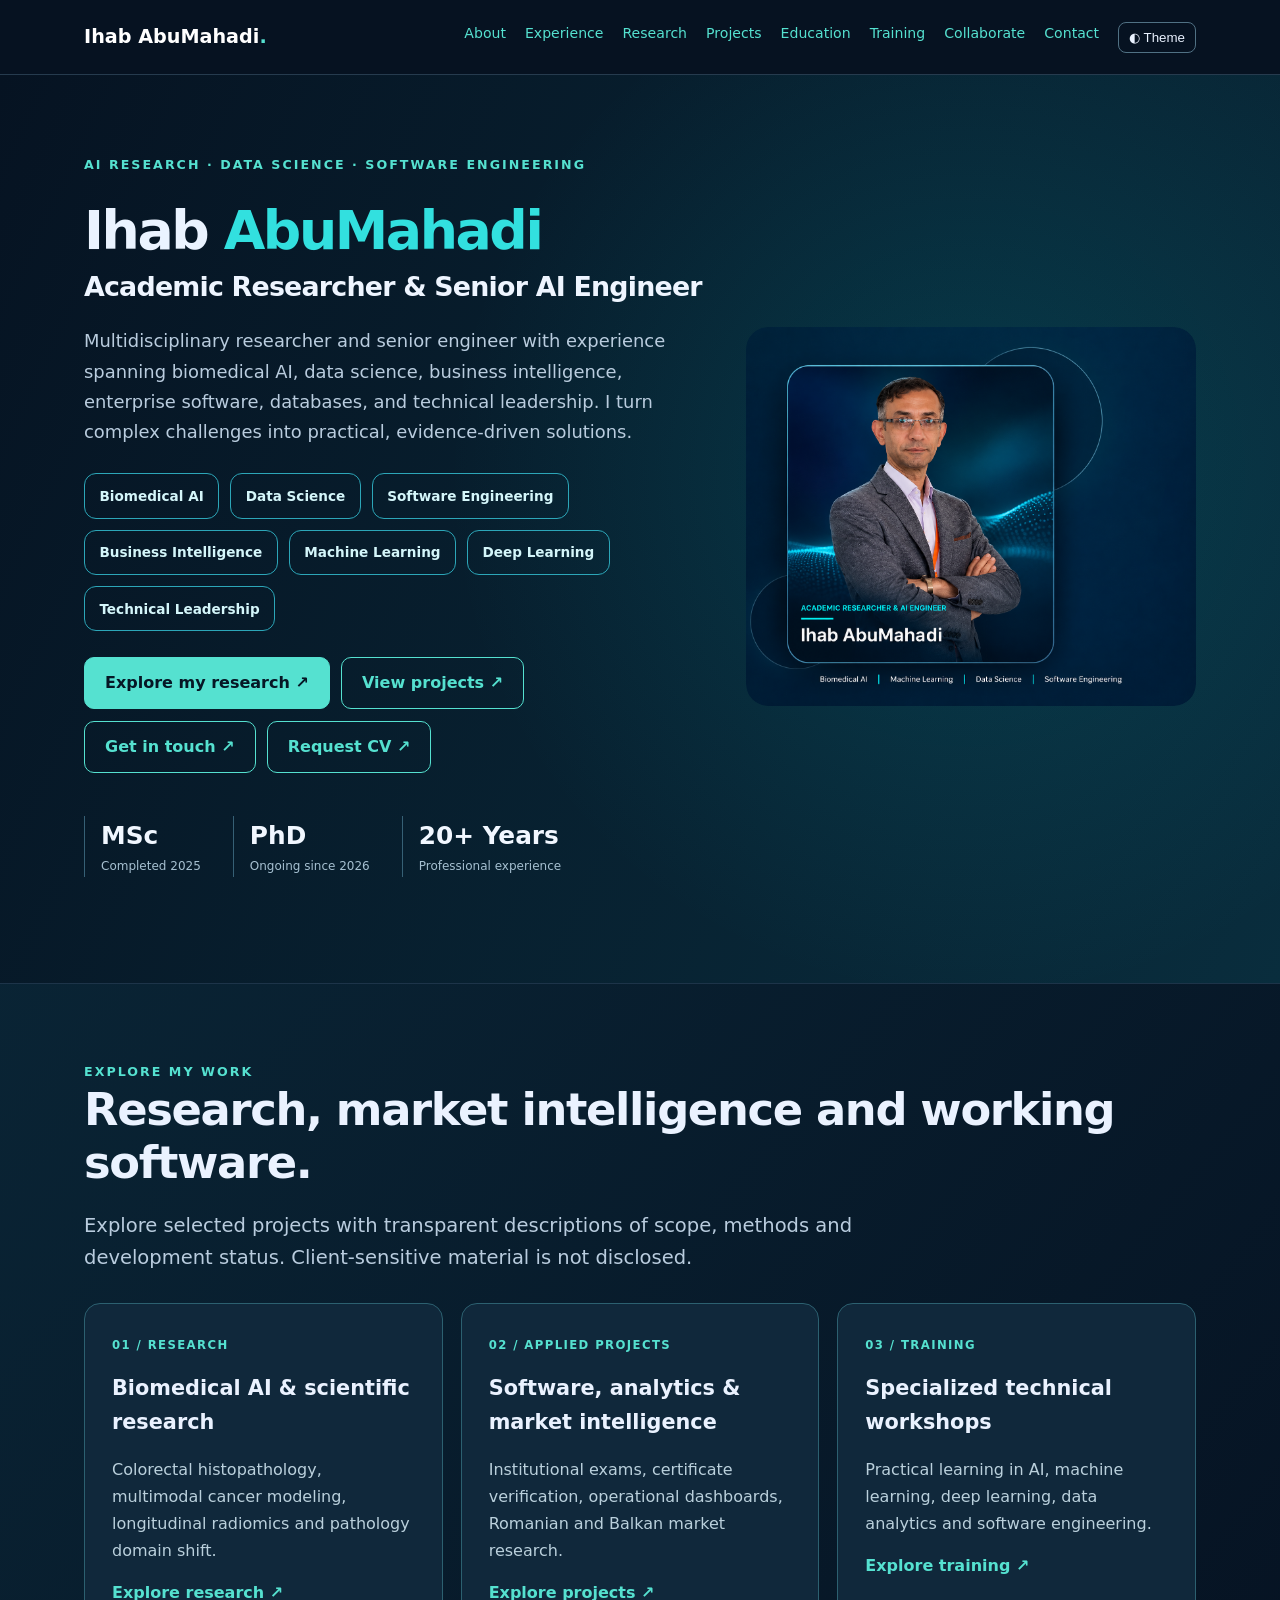
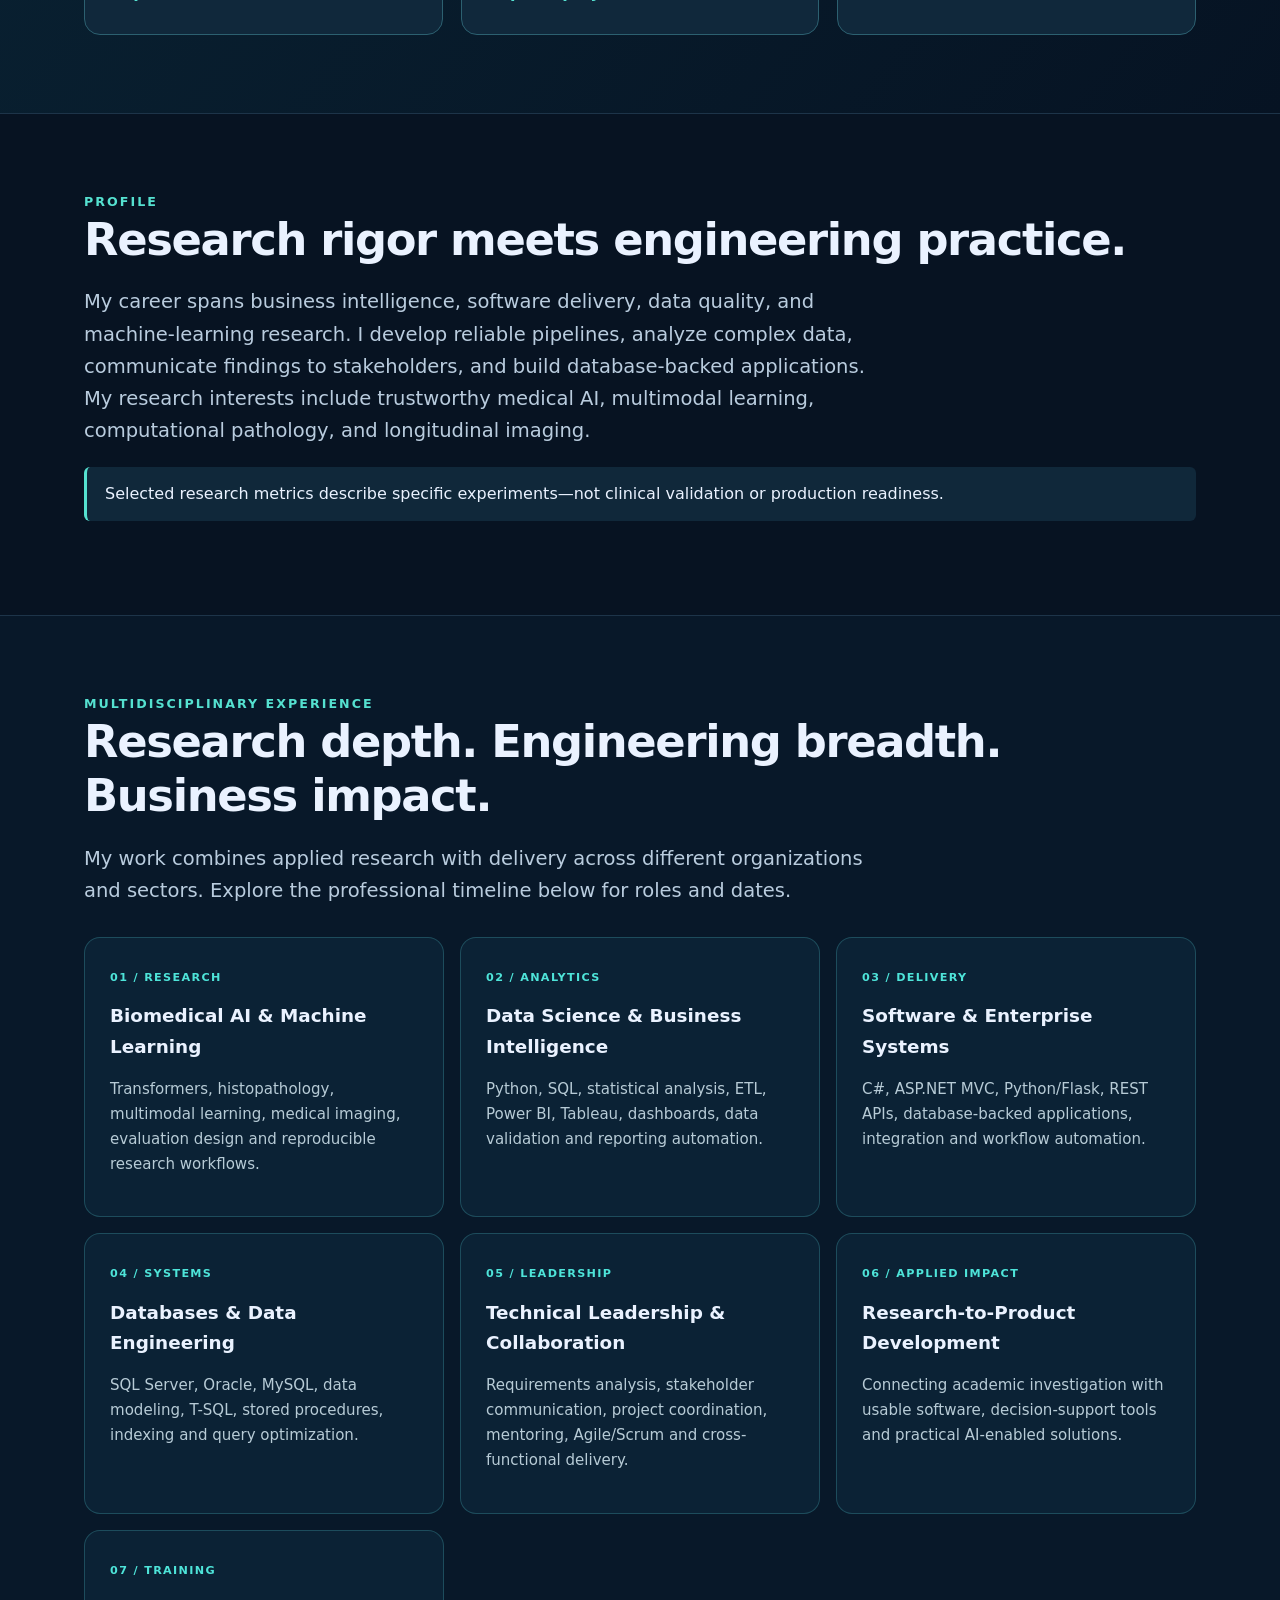
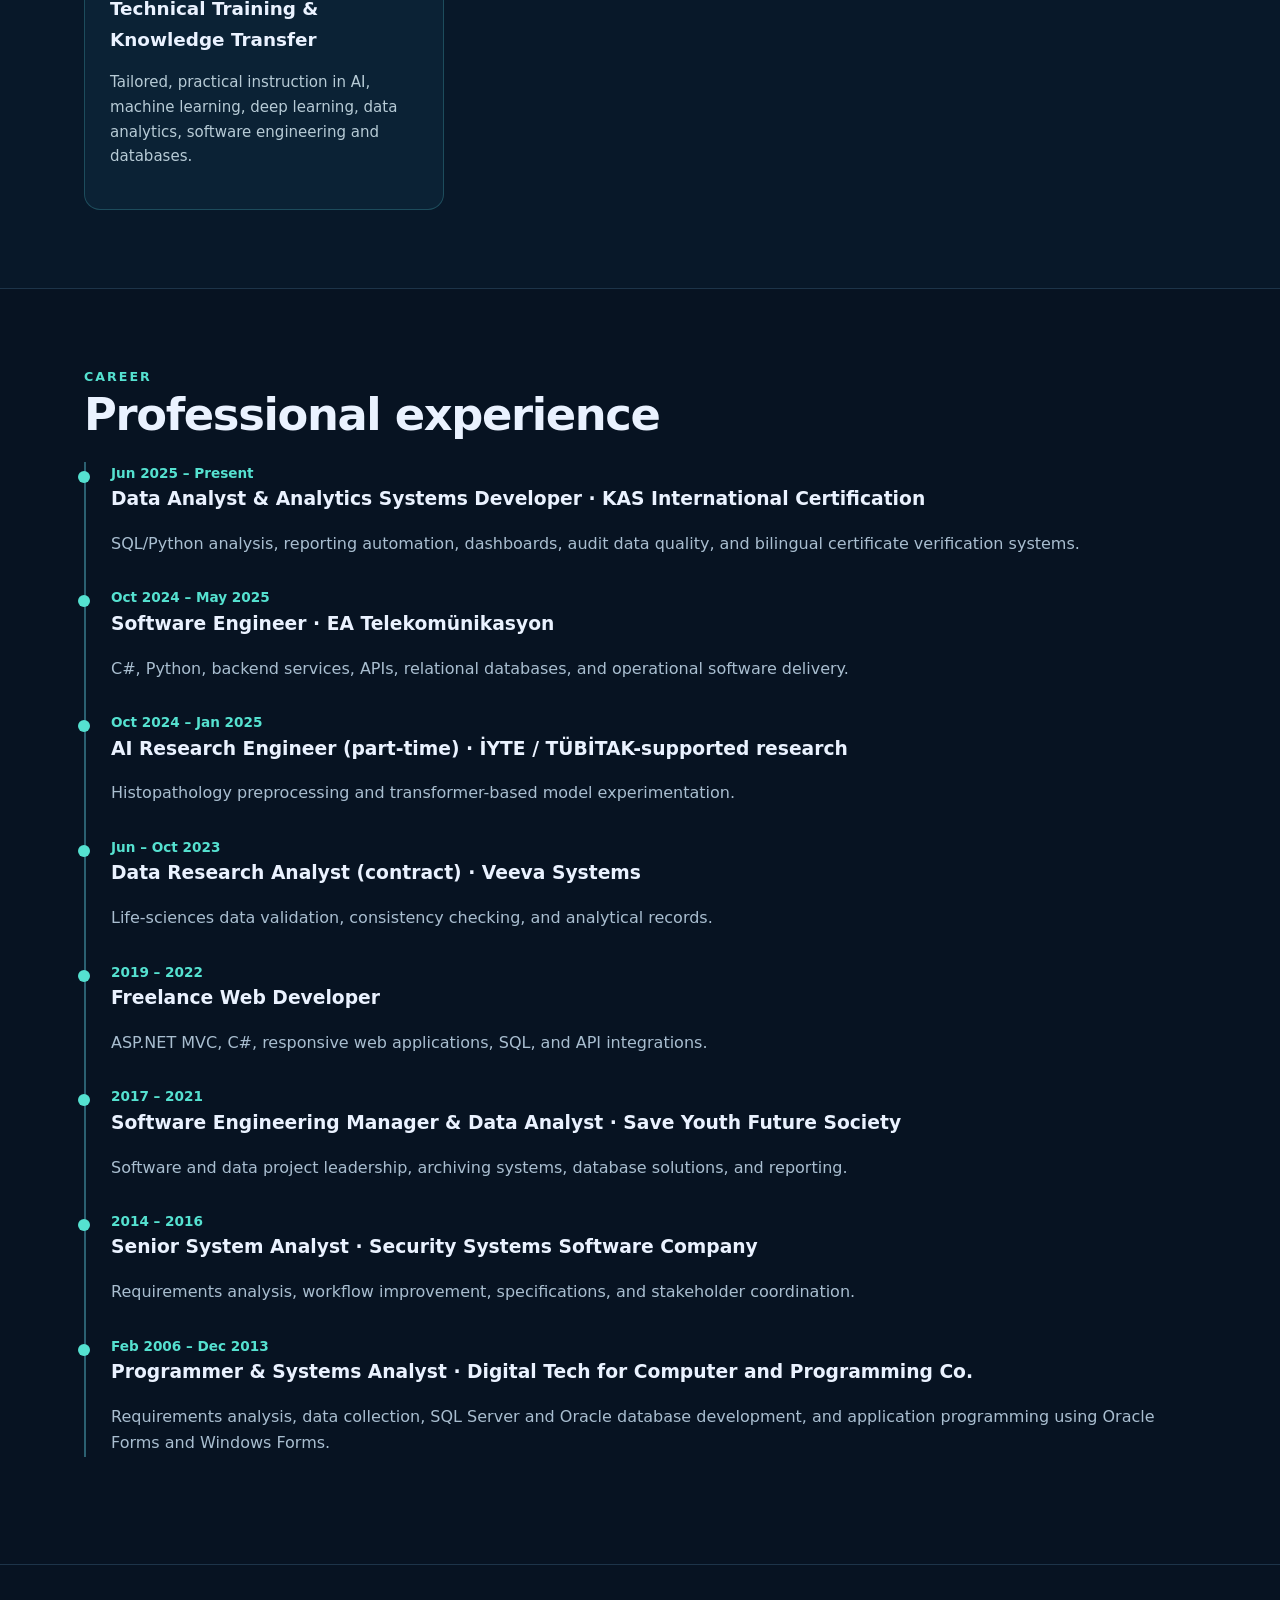
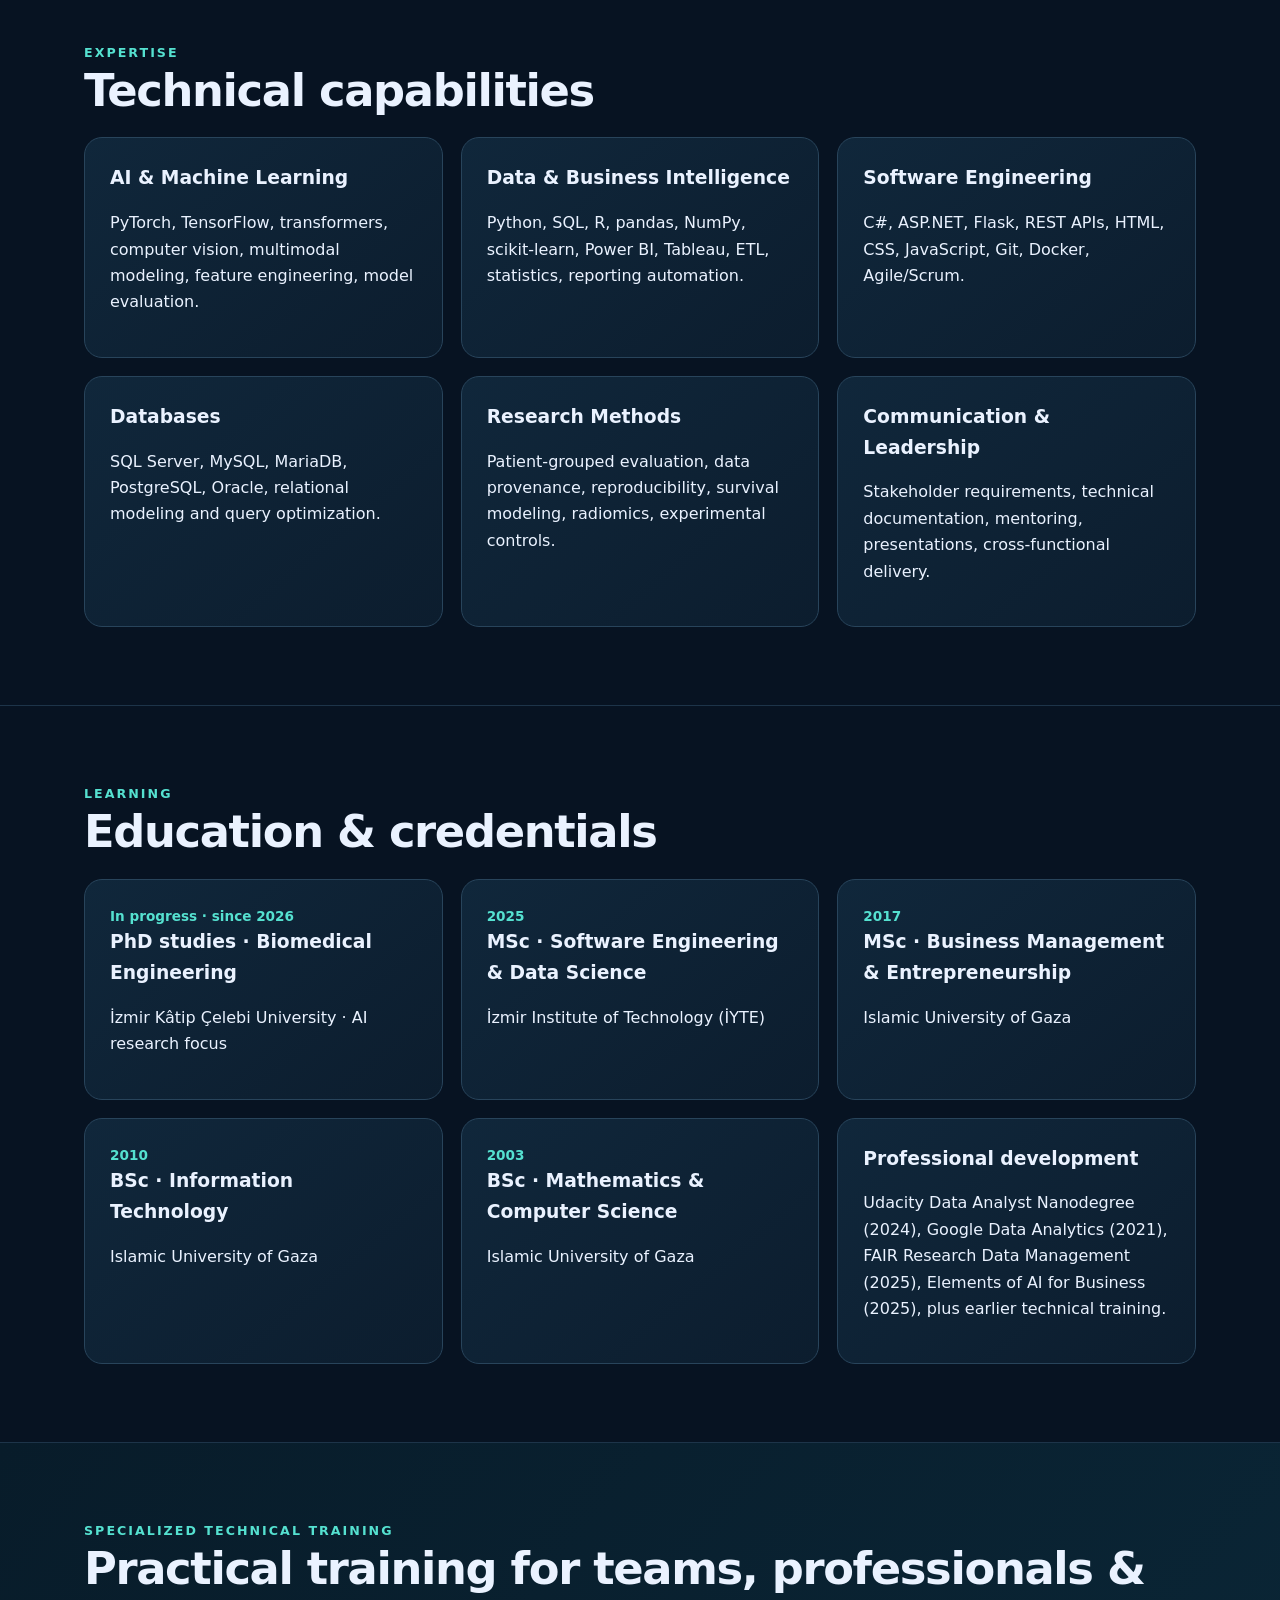
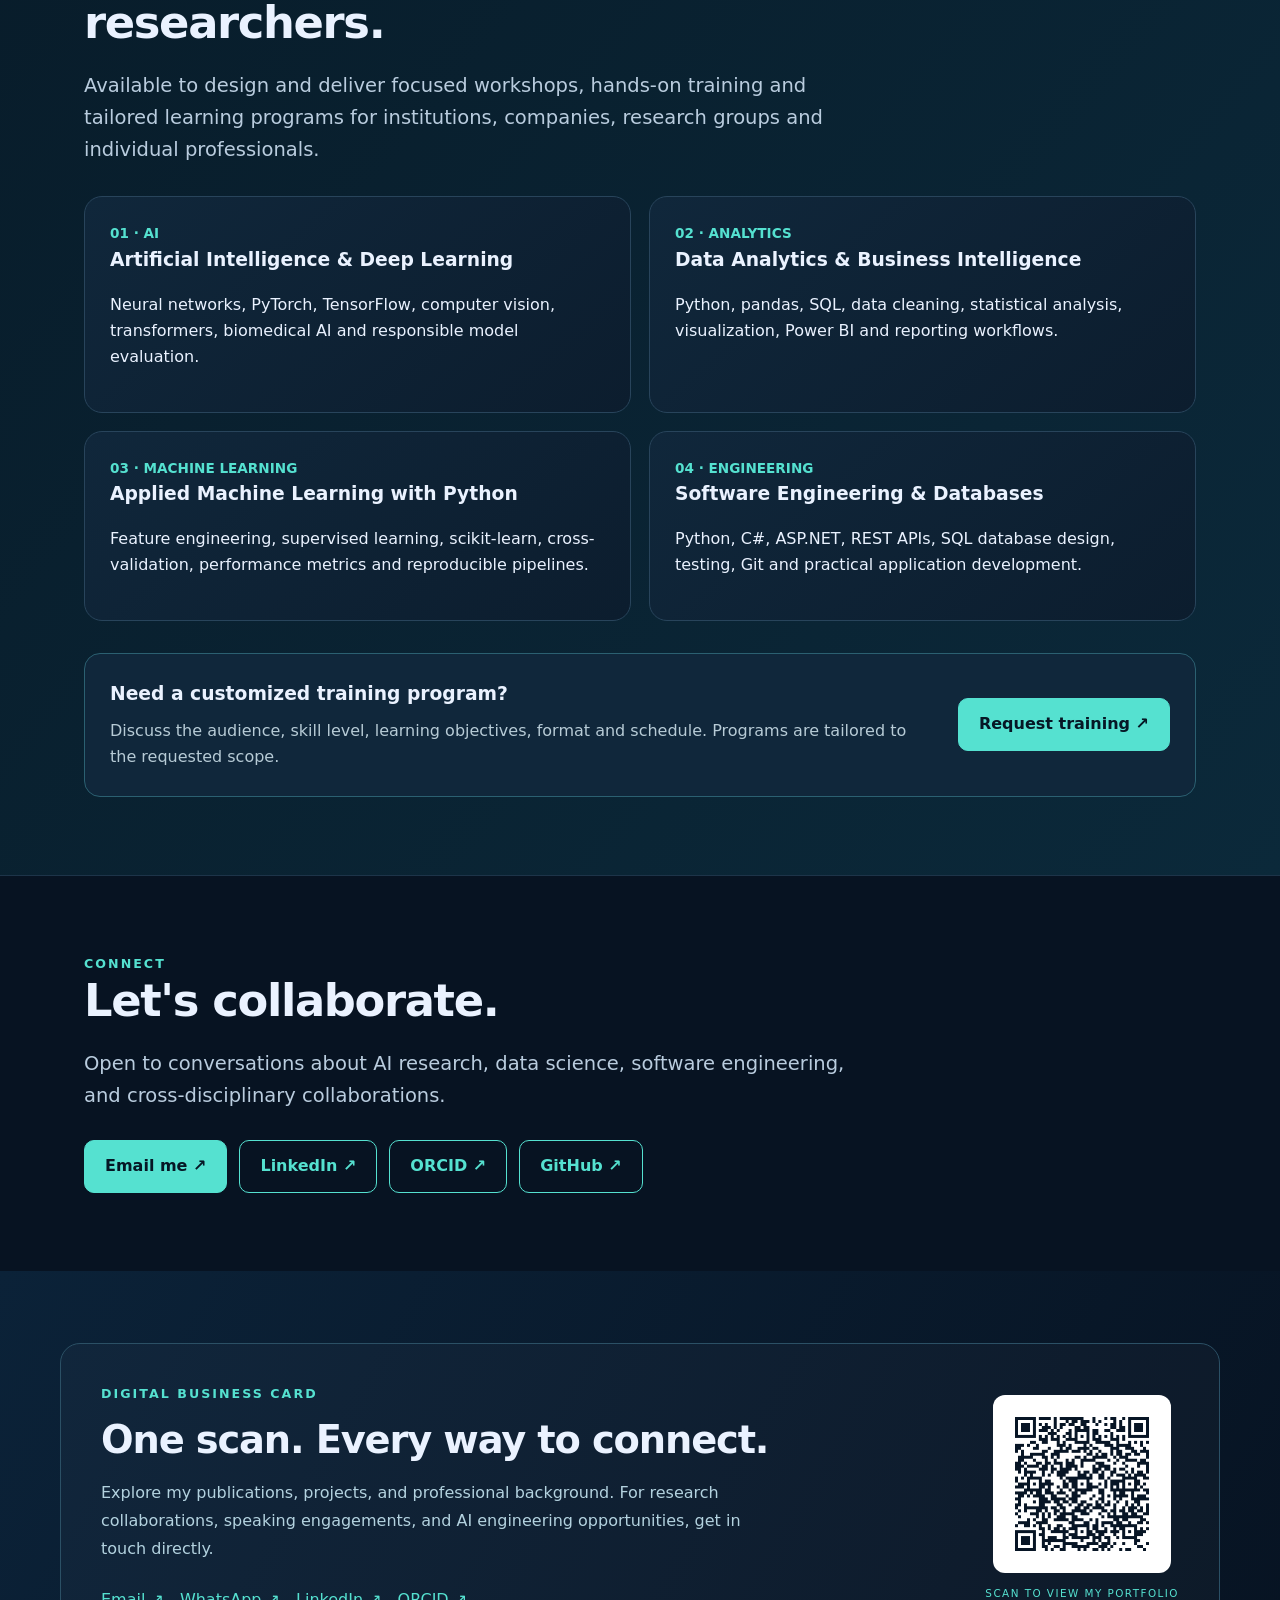
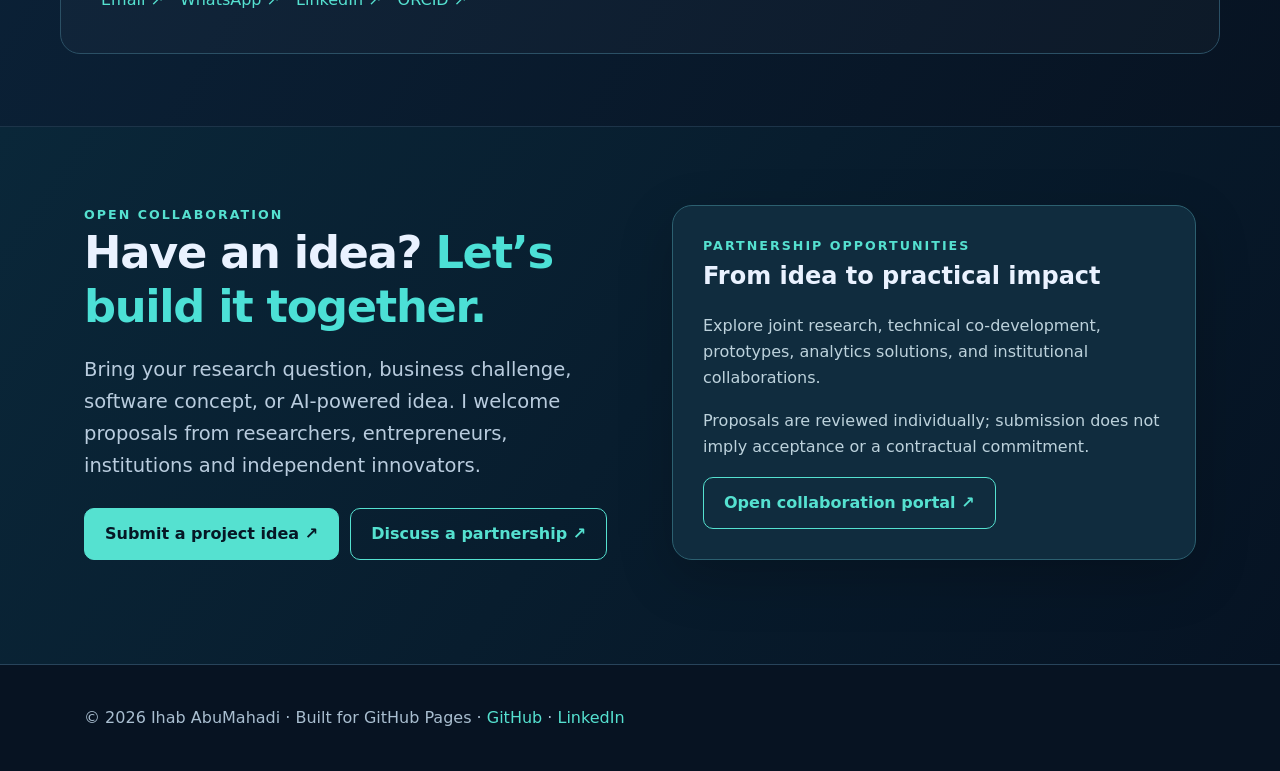
==== commit 16aba123: "Update index.html" ====
--- a/index.html
+++ b/index.html
@@ -12,22 +12,13 @@
 <div class="hero-metrics"><div><b>MSc</b><span>Completed 2025</span></div><div><b>PhD</b><span>Ongoing since 2026</span></div><div><b>20+ Years</b><span>Professional experience</span></div></div>
 </div>
 <div class="hero-visual"><img alt="Approved professional portrait design of Ihab AbuMahadi with a navy and teal AI-inspired background" class="hero-ai-photo" height="1119" src="assets/approved-ai-portrait.png" width="1330"/></div>
-</div></section><section class="section v8-feature" id="featured-work"><div class="wrap"><div class="eyebrow">EXPLORE MY WORK</div><h2>Research, market intelligence and working software.</h2><p class="lead">Explore selected projects with transparent descriptions of scope, methods and development status. Client-sensitive material is not disclosed.</p><div class="v8-feature-grid"><a class="v8-feature-card" href="research.html"><span>01 / RESEARCH</span><h3>Biomedical AI &amp; scientific research</h3><p>Colorectal histopathology, multimodal cancer modeling, longitudinal radiomics and pathology domain shift.</p><strong>Explore research ↗</strong></a><a class="v8-feature-card" href="projects.html"><span>02 / APPLIED PROJECTS</span><h3>Software, analytics &amp; market intelligence</h3><p>Institutional exams, certificate verification, operational dashboards, Romanian and Balkan market research.</p><strong>Explore projects ↗</strong></a><a class="v8-feature-card" href="index.html#training"><span>03 / TRAINING</span><h3>Specialized technical workshops</h3><p>Practical learning in AI, machine learning, deep learning, data analytics and software engineering.</p><strong>Explore training ↗</strong></a></div></div></section><section class="section" id="about"><div class="wrap"><div class="eyebrow">Profile</div><h2>Research rigor meets engineering practice.</h2><p class="lead">My career spans business intelligence, software delivery, data quality, and machine-learning research. I develop reliable pipelines, analyze complex data, communicate findings to stakeholders, and build database-backed applications. My research interests include trustworthy medical AI, multimodal learning, computational pathology, and longitudinal imaging.</p><p class="note">Selected research metrics describe specific experiments—not clinical validation or production readiness.</p></div></section><section class="section career-scope" id="capabilities"><div class="wrap"><div class="eyebrow">MULTIDISCIPLINARY EXPERIENCE</div><h2>Research depth. Engineering breadth. Business impact.</h2><p class="lead">My work combines applied research with delivery across different organizations and sectors. Explore the professional timeline below for roles and dates.</p><div class="scope-grid"><article class="scope-card"><span>01 / RESEARCH</span><h3>Biomedical AI &amp; Machine Learning</h3><p>Transformers, histopathology, multimodal learning, medical imaging, evaluation design and reproducible research workflows.</p></article><article class="scope-card"><span>02 / ANALYTICS</span><h3>Data Science &amp; Business Intelligence</h3><p>Python, SQL, statistical analysis, ETL, Power BI, Tableau, dashboards, data validation and reporting automation.</p></article><article class="scope-card"><span>03 / DELIVERY</span><h3>Software &amp; Enterprise Systems</h3><p>C#, ASP.NET MVC, Python/Flask, REST APIs, database-backed applications, integration and workflow automation.</p></article><article class="scope-card"><span>04 / SYSTEMS</span><h3>Databases &amp; Data Engineering</h3><p>SQL Server, Oracle, MySQL, data modeling, T-SQL, stored procedures, indexing and query optimization.</p></article><article class="scope-card"><span>05 / LEADERSHIP</span><h3>Technical Leadership &amp; Collaboration</h3><p>Requirements analysis, stakeholder communication, project coordination, mentoring, Agile/Scrum and cross-functional delivery.</p></article><article class="scope-card"><span>06 / APPLIED IMPACT</span><h3>Research-to-Product Development</h3><p>Connecting academic investigation with usable software, decision-support tools and practical AI-enabled solutions.</p></article><article class="scope-card"><span>07 / TRAINING</span><h3>Technical Training &amp; Knowledge Transfer</h3><p>Tailored, practical instruction in AI, machine learning, deep learning, data analytics, software engineering and databases.</p></article></div></div></section><section class="section" id="experience"><div class="wrap"><div class="eyebrow">Career</div><h2>Professional experience</h2><div class="timeline"><div class="item"><div class="date">Jun 2025 – Present</div><h3>Data Analyst &amp; Analytics Systems Developer · KAS International Certification</h3><p class="muted">SQL/Python analysis, reporting automation, dashboards, audit data quality, and bilingual certificate verification systems.</p></div><div class="item"><div class="date">Oct 2024 – May 2025</div><h3>Software Engineer · EA Telekomünikasyon</h3><p class="muted">C#, Python, backend services, APIs, relational databases, and operational software delivery.</p></div><div class="item"><div class="date">Oct 2024 – Jan 2025</div><h3>AI Research Engineer (part-time) · İYTE / TÜBİTAK-supported research</h3><p class="muted">Histopathology preprocessing and transformer-based model experimentation.</p></div><div class="item"><div class="date">Jun – Oct 2023</div><h3>Data Research Analyst (contract) · Veeva Systems</h3><p class="muted">Life-sciences data validation, consistency checking, and analytical records.</p></div><div class="item"><div class="date">2019 – 2022</div><h3>Freelance Web Developer</h3><p class="muted">ASP.NET MVC, C#, responsive web applications, SQL, and API integrations.</p></div><div class="item"><div class="date">2017 – 2021</div><h3>Software Engineering Manager &amp; Data Analyst · Save Youth Future Society</h3><p class="muted">Software and data project leadership, archiving systems, database solutions, and reporting.</p></div><div class="item"><div class="date">2014 – 2016</div> 
-<div class="timeline-item">
-  <span class="timeline-date">
-    Feb 2006 – Dec 2013
-  </span>
-
-  <h3>
-    Programmer &amp; Systems Analyst ·
-    Digital Tech for Computer and Programming Co.
-  </h3>
-
-  <p>
-    Requirements analysis, data collection,
-    SQL Server and Oracle database development,
-    and application programming using Oracle Forms
-    and Windows Forms.
-  </p>
+</div></section><section class="section v8-feature" id="featured-work"><div class="wrap"><div class="eyebrow">EXPLORE MY WORK</div><h2>Research, market intelligence and working software.</h2><p class="lead">Explore selected projects with transparent descriptions of scope, methods and development status. Client-sensitive material is not disclosed.</p><div class="v8-feature-grid"><a class="v8-feature-card" href="research.html"><span>01 / RESEARCH</span><h3>Biomedical AI &amp; scientific research</h3><p>Colorectal histopathology, multimodal cancer modeling, longitudinal radiomics and pathology domain shift.</p><strong>Explore research ↗</strong></a><a class="v8-feature-card" href="projects.html"><span>02 / APPLIED PROJECTS</span><h3>Software, analytics &amp; market intelligence</h3><p>Institutional exams, certificate verification, operational dashboards, Romanian and Balkan market research.</p><strong>Explore projects ↗</strong></a><a class="v8-feature-card" href="index.html#training"><span>03 / TRAINING</span><h3>Specialized technical workshops</h3><p>Practical learning in AI, machine learning, deep learning, data analytics and software engineering.</p><strong>Explore training ↗</strong></a></div></div></section><section class="section" id="about"><div class="wrap"><div class="eyebrow">Profile</div><h2>Research rigor meets engineering practice.</h2><p class="lead">My career spans business intelligence, software delivery, data quality, and machine-learning research. I develop reliable pipelines, analyze complex data, communicate findings to stakeholders, and build database-backed applications. My research interests include trustworthy medical AI, multimodal learning, computational pathology, and longitudinal imaging.</p><p class="note">Selected research metrics describe specific experiments—not clinical validation or production readiness.</p></div></section><section class="section career-scope" id="capabilities"><div class="wrap"><div class="eyebrow">MULTIDISCIPLINARY EXPERIENCE</div><h2>Research depth. Engineering breadth. Business impact.</h2><p class="lead">My work combines applied research with delivery across different organizations and sectors. Explore the professional timeline below for roles and dates.</p><div class="scope-grid"><article class="scope-card"><span>01 / RESEARCH</span><h3>Biomedical AI &amp; Machine Learning</h3><p>Transformers, histopathology, multimodal learning, medical imaging, evaluation design and reproducible research workflows.</p></article><article class="scope-card"><span>02 / ANALYTICS</span><h3>Data Science &amp; Business Intelligence</h3><p>Python, SQL, statistical analysis, ETL, Power BI, Tableau, dashboards, data validation and reporting automation.</p></article><article class="scope-card"><span>03 / DELIVERY</span><h3>Software &amp; Enterprise Systems</h3><p>C#, ASP.NET MVC, Python/Flask, REST APIs, database-backed applications, integration and workflow automation.</p></article><article class="scope-card"><span>04 / SYSTEMS</span><h3>Databases &amp; Data Engineering</h3><p>SQL Server, Oracle, MySQL, data modeling, T-SQL, stored procedures, indexing and query optimization.</p></article><article class="scope-card"><span>05 / LEADERSHIP</span><h3>Technical Leadership &amp; Collaboration</h3><p>Requirements analysis, stakeholder communication, project coordination, mentoring, Agile/Scrum and cross-functional delivery.</p></article><article class="scope-card"><span>06 / APPLIED IMPACT</span><h3>Research-to-Product Development</h3><p>Connecting academic investigation with usable software, decision-support tools and practical AI-enabled solutions.</p></article><article class="scope-card"><span>07 / TRAINING</span><h3>Technical Training &amp; Knowledge Transfer</h3><p>Tailored, practical instruction in AI, machine learning, deep learning, data analytics, software engineering and databases.</p></article></div></div></section><section class="section" id="experience"><div class="wrap"><div class="eyebrow">Career</div><h2>Professional experience</h2><div class="timeline"><div class="item"><div class="date">Jun 2025 – Present</div><h3>Data Analyst &amp; Analytics Systems Developer · KAS International Certification</h3><p class="muted">SQL/Python analysis, reporting automation, dashboards, audit data quality, and bilingual certificate verification systems.</p></div><div class="item"><div class="date">Oct 2024 – May 2025</div><h3>Software Engineer · EA Telekomünikasyon</h3><p class="muted">C#, Python, backend services, APIs, relational databases, and operational software delivery.</p></div><div class="item"><div class="date">Oct 2024 – Jan 2025</div><h3>AI Research Engineer (part-time) · İYTE / TÜBİTAK-supported research</h3><p class="muted">Histopathology preprocessing and transformer-based model experimentation.</p></div><div class="item"><div class="date">Jun – Oct 2023</div><h3>Data Research Analyst (contract) · Veeva Systems</h3><p class="muted">Life-sciences data validation, consistency checking, and analytical records.</p></div><div class="item"><div class="date">2019 – 2022</div><h3>Freelance Web Developer</h3><p class="muted">ASP.NET MVC, C#, responsive web applications, SQL, and API integrations.</p></div><div class="item"><div class="date">2017 – 2021</div><h3>Software Engineering Manager &amp; Data Analyst · Save Youth Future Society</h3><p class="muted">Software and data project leadership, archiving systems, database solutions, and reporting.</p></div><div class="item">
+  <div class="date">2014 – 2016</div>
+  <h3>Senior System Analyst · Security Systems Software Company</h3>
+  <p class="muted">Requirements analysis, workflow improvement, specifications, and stakeholder coordination.</p>
 </div>
-<h3>Senior System Analyst · Security Systems Software Company</h3><p class="muted">Requirements analysis, workflow improvement, specifications, and stakeholder coordination.</p></div></div></div></section><section class="section"><div class="wrap"><div class="eyebrow">Expertise</div><h2>Technical capabilities</h2><div class="grid"><article class="card"><h3>AI &amp; Machine Learning</h3><p>PyTorch, TensorFlow, transformers, computer vision, multimodal modeling, feature engineering, model evaluation.</p></article><article class="card"><h3>Data &amp; Business Intelligence</h3><p>Python, SQL, R, pandas, NumPy, scikit-learn, Power BI, Tableau, ETL, statistics, reporting automation.</p></article><article class="card"><h3>Software Engineering</h3><p>C#, ASP.NET, Flask, REST APIs, HTML, CSS, JavaScript, Git, Docker, Agile/Scrum.</p></article><article class="card"><h3>Databases</h3><p>SQL Server, MySQL, MariaDB, PostgreSQL, Oracle, relational modeling and query optimization.</p></article><article class="card"><h3>Research Methods</h3><p>Patient-grouped evaluation, data provenance, reproducibility, survival modeling, radiomics, experimental controls.</p></article><article class="card"><h3>Communication &amp; Leadership</h3><p>Stakeholder requirements, technical documentation, mentoring, presentations, cross-functional delivery.</p></article></div></div></section><section class="section" id="education"><div class="wrap"><div class="eyebrow">Learning</div><h2>Education &amp; credentials</h2><div class="grid"><div class="card"><div class="date">In progress · since 2026</div><h3>PhD studies · Biomedical Engineering</h3><p>İzmir Kâtip Çelebi University · AI research focus</p></div><div class="card"><div class="date">2025</div><h3>MSc · Software Engineering &amp; Data Science</h3><p>İzmir Institute of Technology (İYTE)</p></div><div class="card"><div class="date">2017</div><h3>MSc · Business Management &amp; Entrepreneurship</h3><p>Islamic University of Gaza</p></div><div class="card"><div class="date">2010</div><h3>BSc · Information Technology</h3><p>Islamic University of Gaza</p></div><div class="card"><div class="date">2003</div><h3>BSc · Mathematics &amp; Computer Science</h3><p>Islamic University of Gaza</p></div><div class="card"><h3>Professional development</h3><p>Udacity Data Analyst Nanodegree (2024), Google Data Analytics (2021), FAIR Research Data Management (2025), Elements of AI for Business (2025), plus earlier technical training.</p></div></div></div></section><section class="section training-section" id="training"><div class="wrap"><div class="eyebrow">SPECIALIZED TECHNICAL TRAINING</div><h2>Practical training for teams, professionals &amp; researchers.</h2><p class="lead">Available to design and deliver focused workshops, hands-on training and tailored learning programs for institutions, companies, research groups and individual professionals.</p><div class="training-grid"><article class="card"><div class="date">01 · AI</div><h3>Artificial Intelligence &amp; Deep Learning</h3><p>Neural networks, PyTorch, TensorFlow, computer vision, transformers, biomedical AI and responsible model evaluation.</p></article><article class="card"><div class="date">02 · ANALYTICS</div><h3>Data Analytics &amp; Business Intelligence</h3><p>Python, pandas, SQL, data cleaning, statistical analysis, visualization, Power BI and reporting workflows.</p></article><article class="card"><div class="date">03 · MACHINE LEARNING</div><h3>Applied Machine Learning with Python</h3><p>Feature engineering, supervised learning, scikit-learn, cross-validation, performance metrics and reproducible pipelines.</p></article><article class="card"><div class="date">04 · ENGINEERING</div><h3>Software Engineering &amp; Databases</h3><p>Python, C#, ASP.NET, REST APIs, SQL database design, testing, Git and practical application development.</p></article></div><div class="training-cta"><div><h3>Need a customized training program?</h3><p>Discuss the audience, skill level, learning objectives, format and schedule. Programs are tailored to the requested scope.</p></div><a class="btn primary" href="mailto:ihab.mhadi@gmail.com?subject=Specialized%20training%20inquiry">Request training ↗</a></div></div></section><section class="section" id="contact"><div class="wrap"><div class="eyebrow">Connect</div><h2>Let's collaborate.</h2><p class="lead">Open to conversations about AI research, data science, software engineering, and cross-disciplinary collaborations.</p><div class="buttons"><a class="btn primary" href="mailto:ihab.mhadi@gmail.com">Email me ↗</a><a class="btn" href="https://www.linkedin.com/in/ihababumhadi/">LinkedIn ↗</a><a class="btn" href="https://orcid.org/0009-0006-1250-2683">ORCID ↗</a><a class="btn" href="https://github.com/ihabmhadi">GitHub ↗</a></div></div></section><section class="connect-qr"><div class="wrap qr-panel"><div><div class="eyebrow">DIGITAL BUSINESS CARD</div><h2>One scan. Every way to connect.</h2><p>Explore my publications, projects, and professional background. For research collaborations, speaking engagements, and AI engineering opportunities, get in touch directly.</p><div class="qr-links"><a href="mailto:ihab.mhadi@gmail.com">Email ↗</a><a href="https://wa.me/905441870034" rel="noopener" target="_blank">WhatsApp ↗</a><a href="https://www.linkedin.com/in/ihababumhadi/" rel="noopener" target="_blank">LinkedIn ↗</a><a href="https://orcid.org/0009-0006-1250-2683" rel="noopener" target="_blank">ORCID ↗</a></div></div><div class="qr-box"><img alt="QR code linking to Ihab AbuMahadi's portfolio" src="assets/portfolio-qr.png"/><span>SCAN TO VIEW MY PORTFOLIO</span></div></div></section><section class="section collaboration" id="collaborate"><div class="wrap collaboration-layout"><div><div class="eyebrow">OPEN COLLABORATION</div><h2>Have an idea? <em>Let’s build it together.</em></h2><p class="lead">Bring your research question, business challenge, software concept, or AI-powered idea. I welcome proposals from researchers, entrepreneurs, institutions and independent innovators.</p><div class="hero-actions"><a class="btn primary" href="collaborate.html">Submit a project idea ↗</a><a class="btn" href="mailto:ihab.mhadi@gmail.com">Discuss a partnership ↗</a></div></div><div class="idea-panel"><div class="eyebrow">PARTNERSHIP OPPORTUNITIES</div><h3>From idea to practical impact</h3><p>Explore joint research, technical co-development, prototypes, analytics solutions, and institutional collaborations.</p><p>Proposals are reviewed individually; submission does not imply acceptance or a contractual commitment.</p><a class="btn" href="collaborate.html">Open collaboration portal ↗</a></div></div></section></main><footer class="footer"><div class="wrap">© 2026 Ihab AbuMahadi · Built for GitHub Pages · <a href="https://github.com/ihabmhadi">GitHub</a> · <a href="https://www.linkedin.com/in/ihababumhadi/">LinkedIn</a></div></footer><script src="script.js"></script></body></html>
+<div class="item">
+  <div class="date">Feb 2006 – Dec 2013</div>
+  <h3>Programmer &amp; Systems Analyst · Digital Tech for Computer and Programming Co.</h3>
+  <p class="muted">Requirements analysis, data collection, SQL Server and Oracle database development, and application programming using Oracle Forms and Windows Forms.</p>
+</div></div></div></section><section class="section"><div class="wrap"><div class="eyebrow">Expertise</div><h2>Technical capabilities</h2><div class="grid"><article class="card"><h3>AI &amp; Machine Learning</h3><p>PyTorch, TensorFlow, transformers, computer vision, multimodal modeling, feature engineering, model evaluation.</p></article><article class="card"><h3>Data &amp; Business Intelligence</h3><p>Python, SQL, R, pandas, NumPy, scikit-learn, Power BI, Tableau, ETL, statistics, reporting automation.</p></article><article class="card"><h3>Software Engineering</h3><p>C#, ASP.NET, Flask, REST APIs, HTML, CSS, JavaScript, Git, Docker, Agile/Scrum.</p></article><article class="card"><h3>Databases</h3><p>SQL Server, MySQL, MariaDB, PostgreSQL, Oracle, relational modeling and query optimization.</p></article><article class="card"><h3>Research Methods</h3><p>Patient-grouped evaluation, data provenance, reproducibility, survival modeling, radiomics, experimental controls.</p></article><article class="card"><h3>Communication &amp; Leadership</h3><p>Stakeholder requirements, technical documentation, mentoring, presentations, cross-functional delivery.</p></article></div></div></section><section class="section" id="education"><div class="wrap"><div class="eyebrow">Learning</div><h2>Education &amp; credentials</h2><div class="grid"><div class="card"><div class="date">In progress · since 2026</div><h3>PhD studies · Biomedical Engineering</h3><p>İzmir Kâtip Çelebi University · AI research focus</p></div><div class="card"><div class="date">2025</div><h3>MSc · Software Engineering &amp; Data Science</h3><p>İzmir Institute of Technology (İYTE)</p></div><div class="card"><div class="date">2017</div><h3>MSc · Business Management &amp; Entrepreneurship</h3><p>Islamic University of Gaza</p></div><div class="card"><div class="date">2010</div><h3>BSc · Information Technology</h3><p>Islamic University of Gaza</p></div><div class="card"><div class="date">2003</div><h3>BSc · Mathematics &amp; Computer Science</h3><p>Islamic University of Gaza</p></div><div class="card"><h3>Professional development</h3><p>Udacity Data Analyst Nanodegree (2024), Google Data Analytics (2021), FAIR Research Data Management (2025), Elements of AI for Business (2025), plus earlier technical training.</p></div></div></div></section><section class="section training-section" id="training"><div class="wrap"><div class="eyebrow">SPECIALIZED TECHNICAL TRAINING</div><h2>Practical training for teams, professionals &amp; researchers.</h2><p class="lead">Available to design and deliver focused workshops, hands-on training and tailored learning programs for institutions, companies, research groups and individual professionals.</p><div class="training-grid"><article class="card"><div class="date">01 · AI</div><h3>Artificial Intelligence &amp; Deep Learning</h3><p>Neural networks, PyTorch, TensorFlow, computer vision, transformers, biomedical AI and responsible model evaluation.</p></article><article class="card"><div class="date">02 · ANALYTICS</div><h3>Data Analytics &amp; Business Intelligence</h3><p>Python, pandas, SQL, data cleaning, statistical analysis, visualization, Power BI and reporting workflows.</p></article><article class="card"><div class="date">03 · MACHINE LEARNING</div><h3>Applied Machine Learning with Python</h3><p>Feature engineering, supervised learning, scikit-learn, cross-validation, performance metrics and reproducible pipelines.</p></article><article class="card"><div class="date">04 · ENGINEERING</div><h3>Software Engineering &amp; Databases</h3><p>Python, C#, ASP.NET, REST APIs, SQL database design, testing, Git and practical application development.</p></article></div><div class="training-cta"><div><h3>Need a customized training program?</h3><p>Discuss the audience, skill level, learning objectives, format and schedule. Programs are tailored to the requested scope.</p></div><a class="btn primary" href="mailto:ihab.mhadi@gmail.com?subject=Specialized%20training%20inquiry">Request training ↗</a></div></div></section><section class="section" id="contact"><div class="wrap"><div class="eyebrow">Connect</div><h2>Let's collaborate.</h2><p class="lead">Open to conversations about AI research, data science, software engineering, and cross-disciplinary collaborations.</p><div class="buttons"><a class="btn primary" href="mailto:ihab.mhadi@gmail.com">Email me ↗</a><a class="btn" href="https://www.linkedin.com/in/ihababumhadi/">LinkedIn ↗</a><a class="btn" href="https://orcid.org/0009-0006-1250-2683">ORCID ↗</a><a class="btn" href="https://github.com/ihabmhadi">GitHub ↗</a></div></div></section><section class="connect-qr"><div class="wrap qr-panel"><div><div class="eyebrow">DIGITAL BUSINESS CARD</div><h2>One scan. Every way to connect.</h2><p>Explore my publications, projects, and professional background. For research collaborations, speaking engagements, and AI engineering opportunities, get in touch directly.</p><div class="qr-links"><a href="mailto:ihab.mhadi@gmail.com">Email ↗</a><a href="https://wa.me/905441870034" rel="noopener" target="_blank">WhatsApp ↗</a><a href="https://www.linkedin.com/in/ihababumhadi/" rel="noopener" target="_blank">LinkedIn ↗</a><a href="https://orcid.org/0009-0006-1250-2683" rel="noopener" target="_blank">ORCID ↗</a></div></div><div class="qr-box"><img alt="QR code linking to Ihab AbuMahadi's portfolio" src="assets/portfolio-qr.png"/><span>SCAN TO VIEW MY PORTFOLIO</span></div></div></section><section class="section collaboration" id="collaborate"><div class="wrap collaboration-layout"><div><div class="eyebrow">OPEN COLLABORATION</div><h2>Have an idea? <em>Let’s build it together.</em></h2><p class="lead">Bring your research question, business challenge, software concept, or AI-powered idea. I welcome proposals from researchers, entrepreneurs, institutions and independent innovators.</p><div class="hero-actions"><a class="btn primary" href="collaborate.html">Submit a project idea ↗</a><a class="btn" href="mailto:ihab.mhadi@gmail.com">Discuss a partnership ↗</a></div></div><div class="idea-panel"><div class="eyebrow">PARTNERSHIP OPPORTUNITIES</div><h3>From idea to practical impact</h3><p>Explore joint research, technical co-development, prototypes, analytics solutions, and institutional collaborations.</p><p>Proposals are reviewed individually; submission does not imply acceptance or a contractual commitment.</p><a class="btn" href="collaborate.html">Open collaboration portal ↗</a></div></div></section></main><footer class="footer"><div class="wrap">© 2026 Ihab AbuMahadi · Built for GitHub Pages · <a href="https://github.com/ihabmhadi">GitHub</a> · <a href="https://www.linkedin.com/in/ihababumhadi/">LinkedIn</a></div></footer><script src="script.js"></script></body></html>
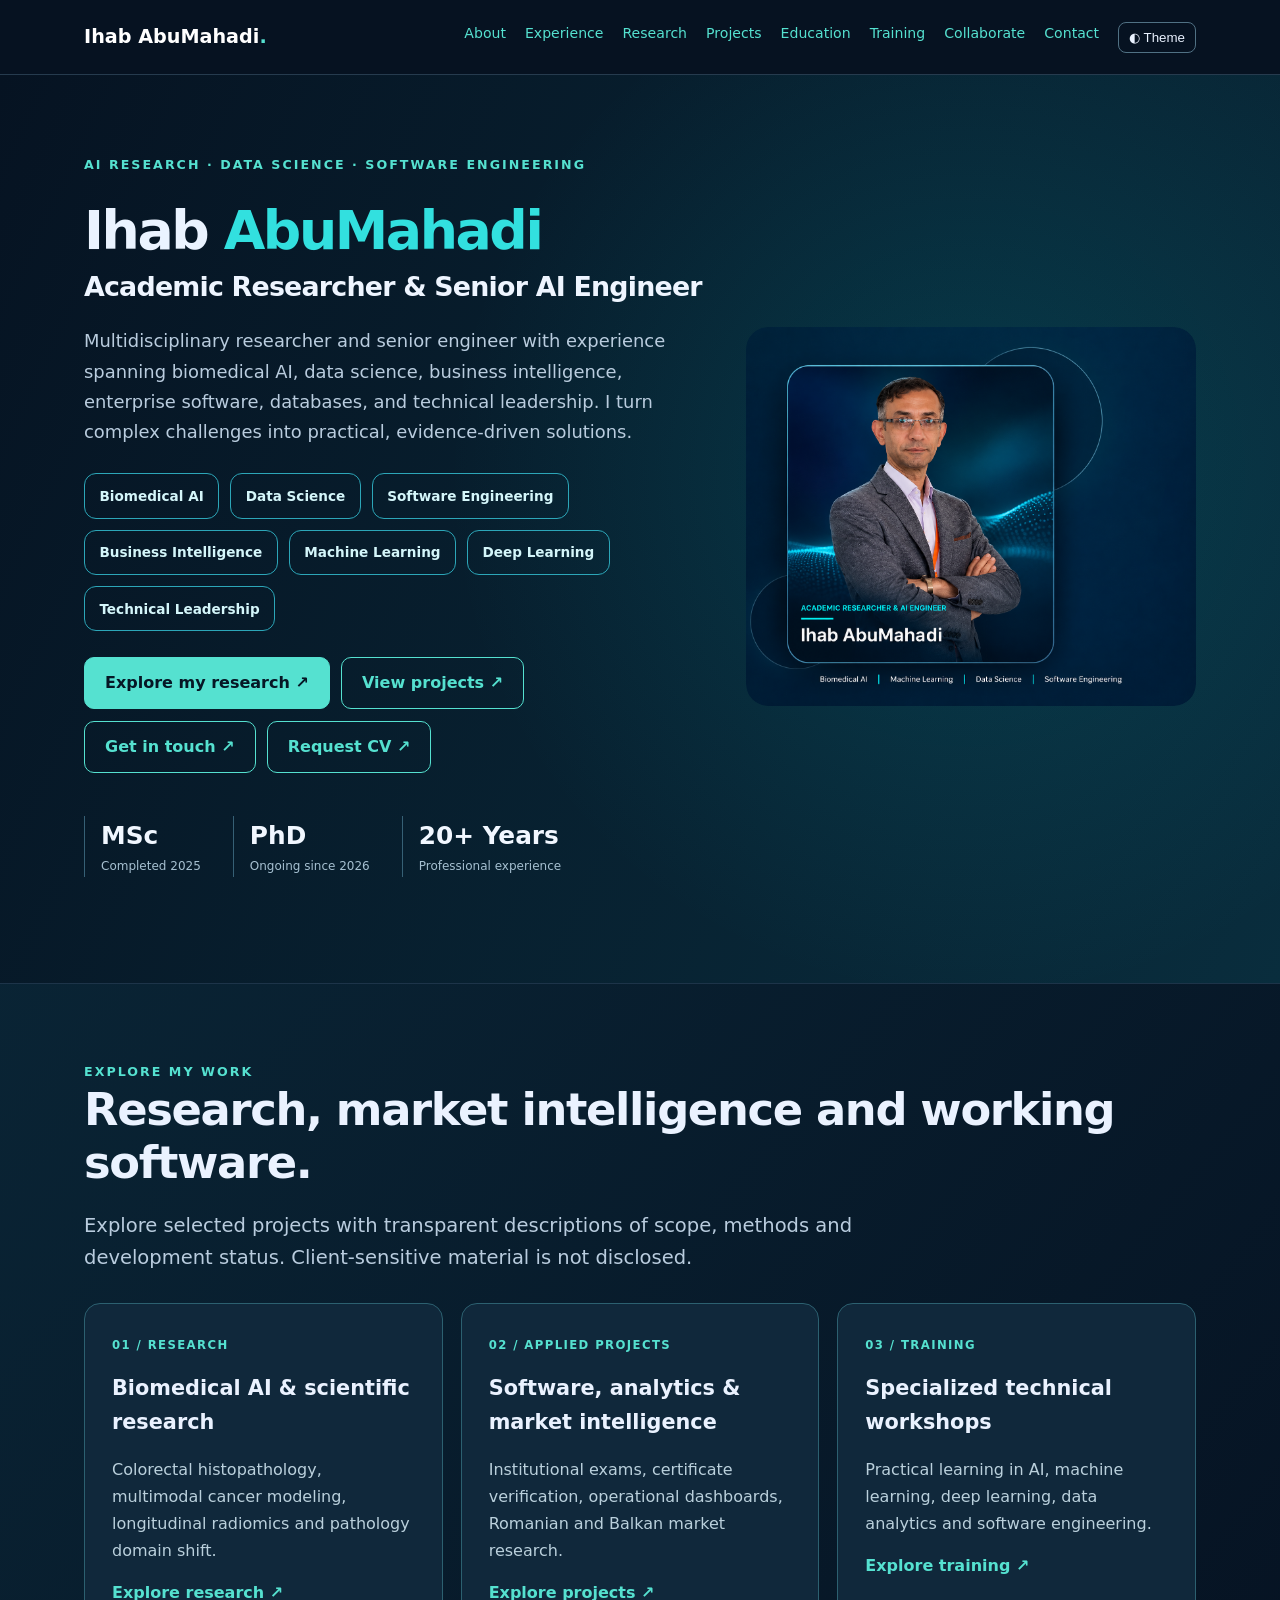
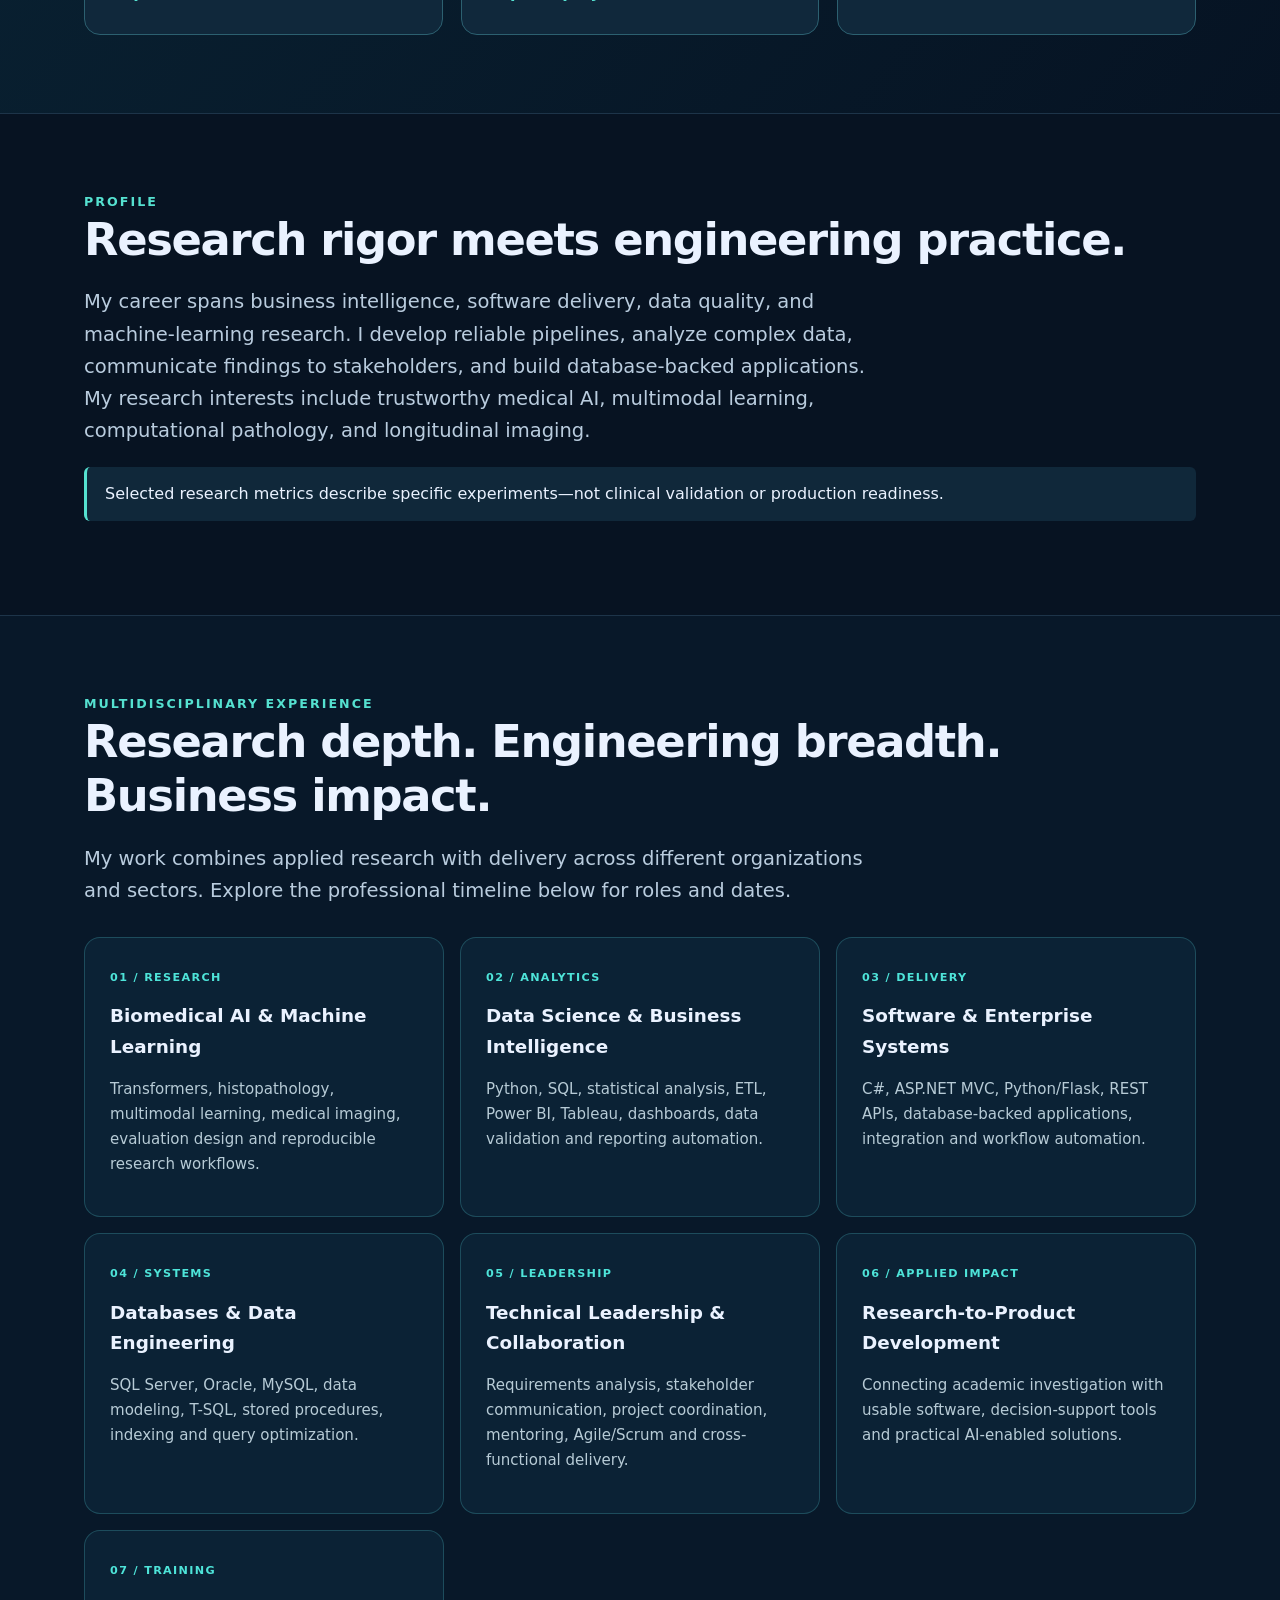
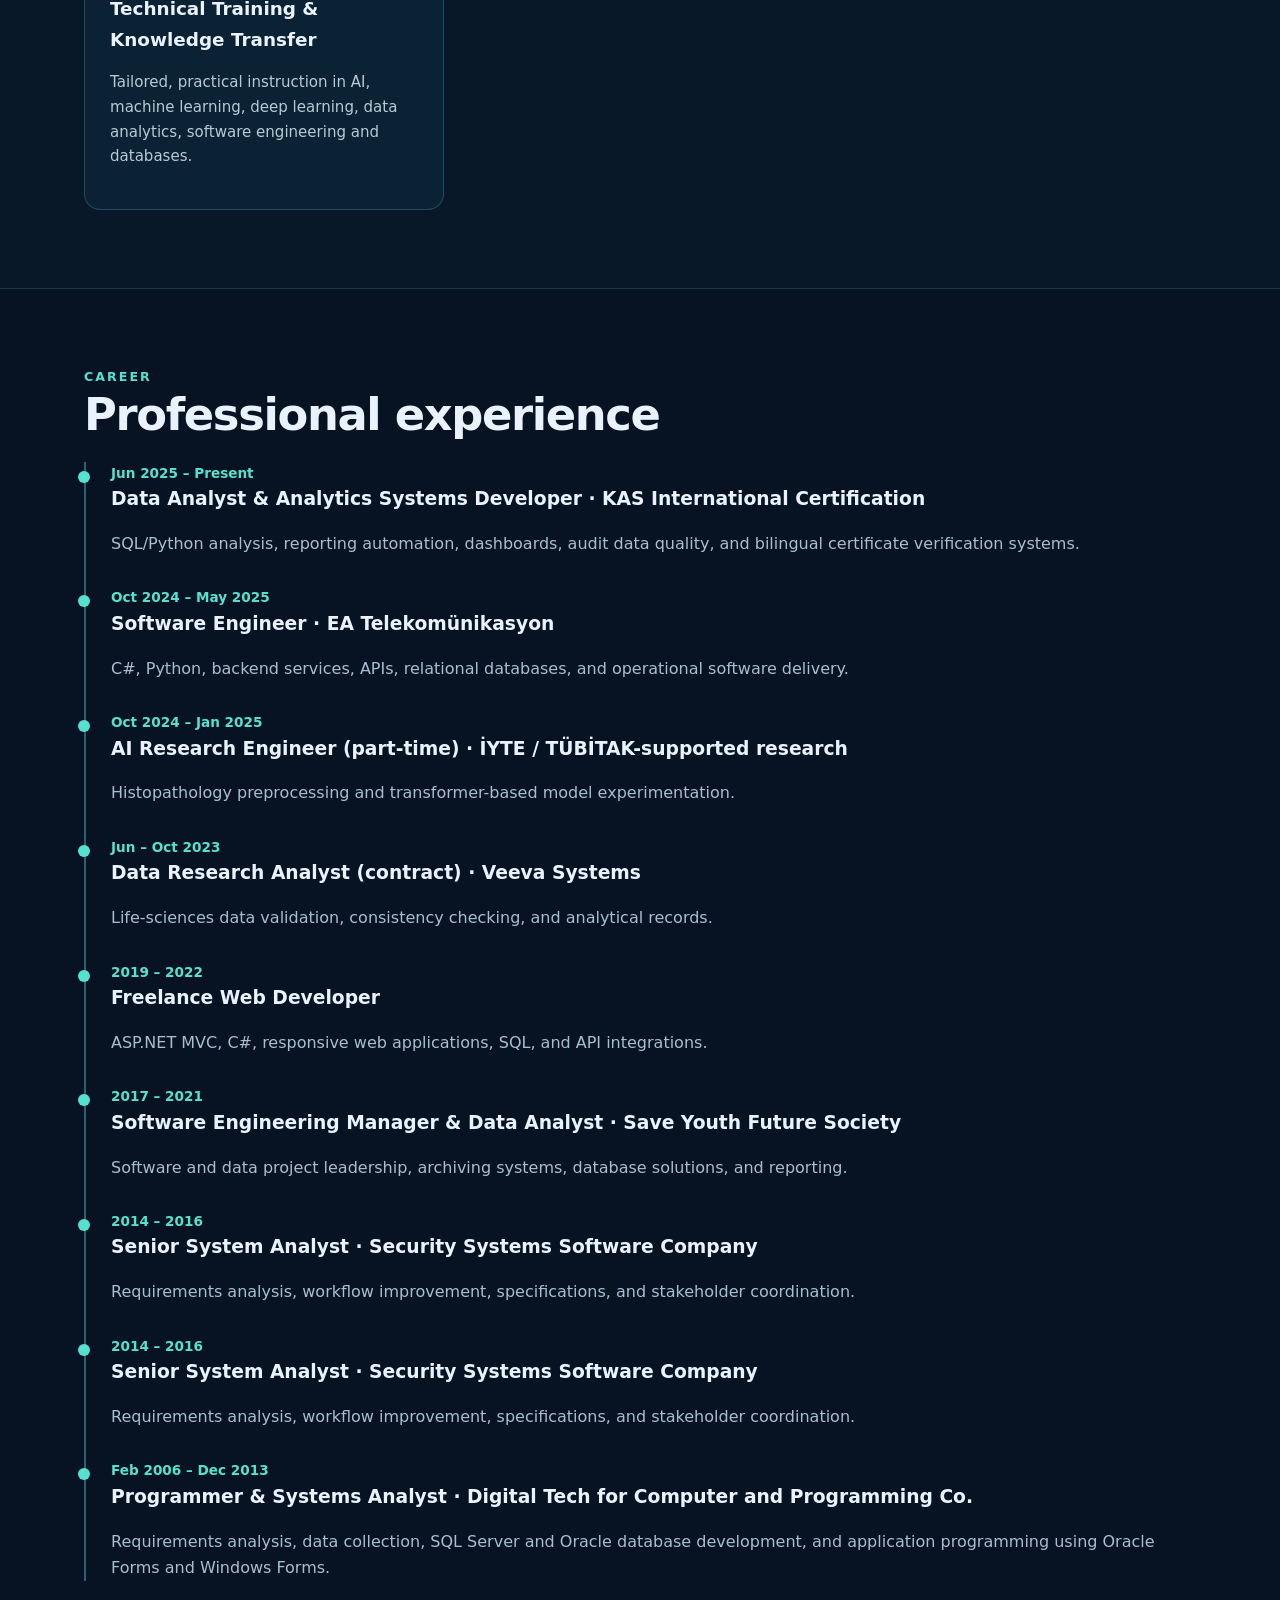
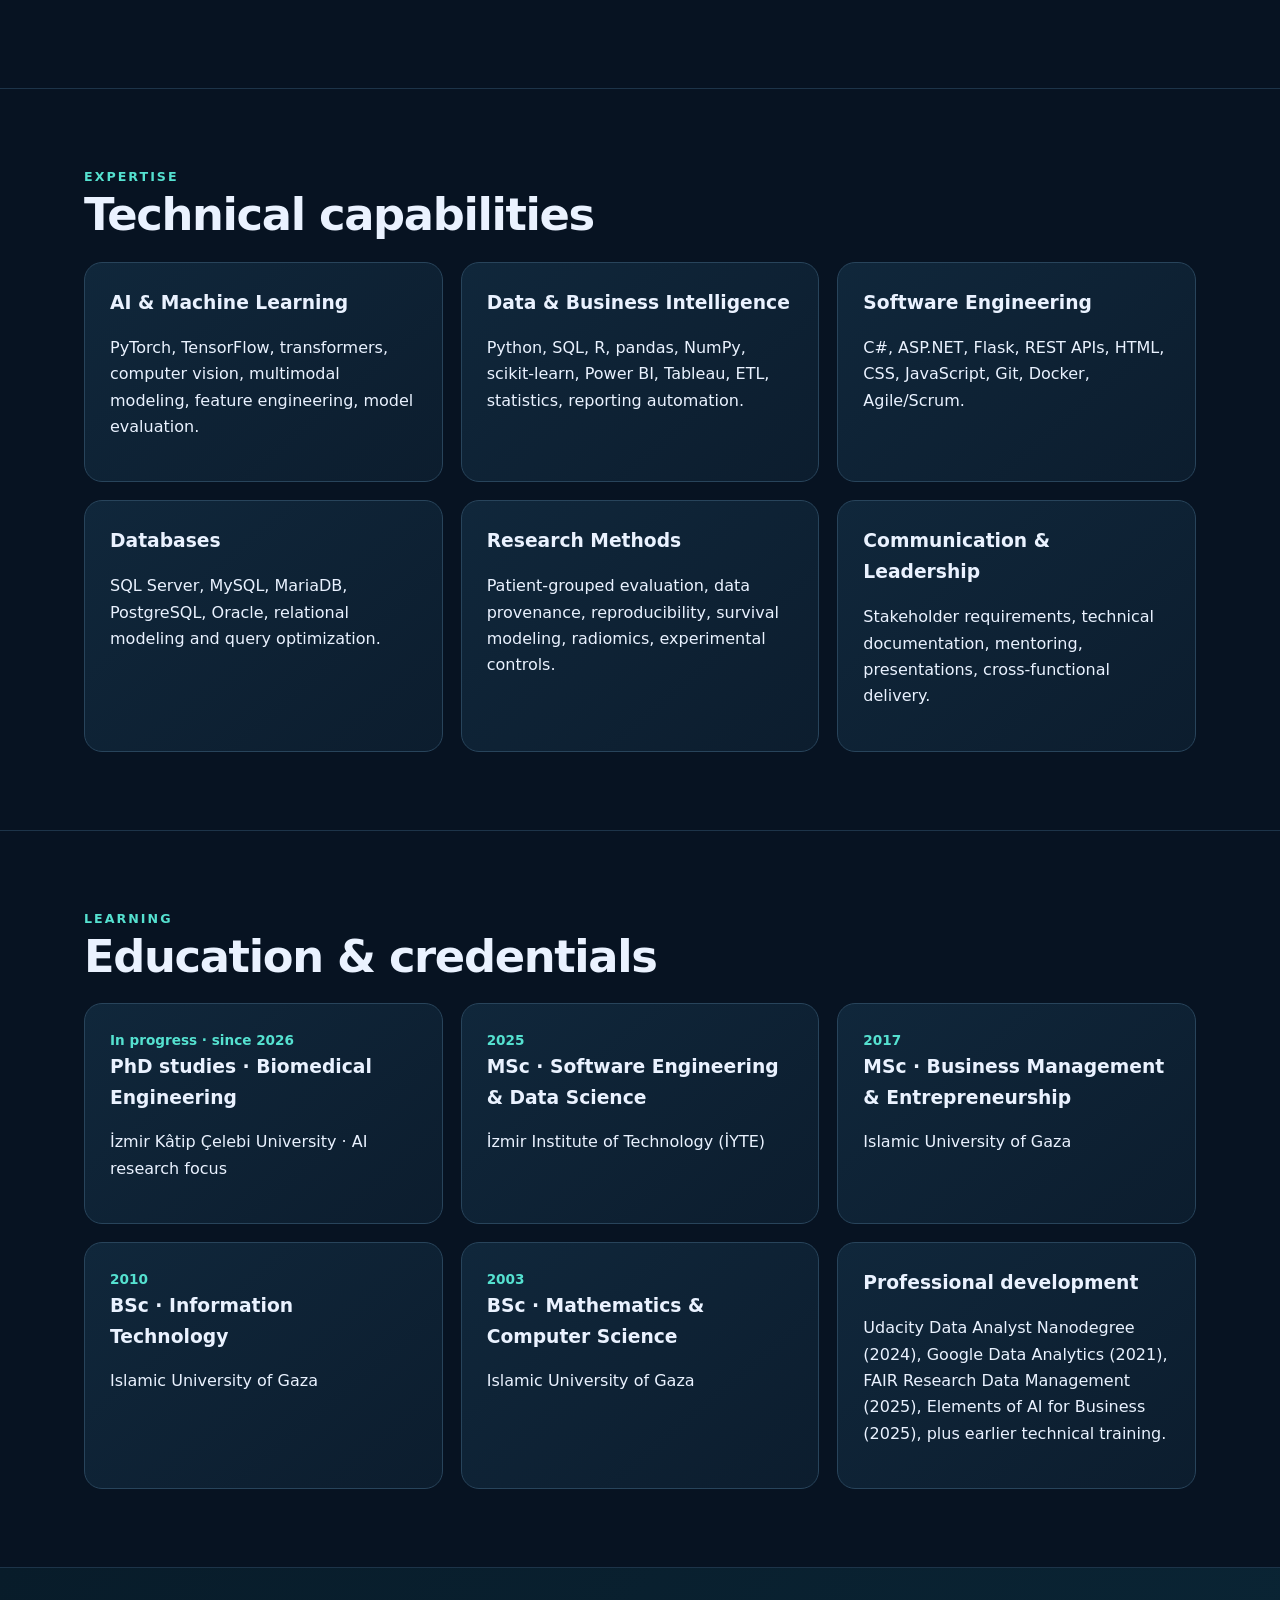
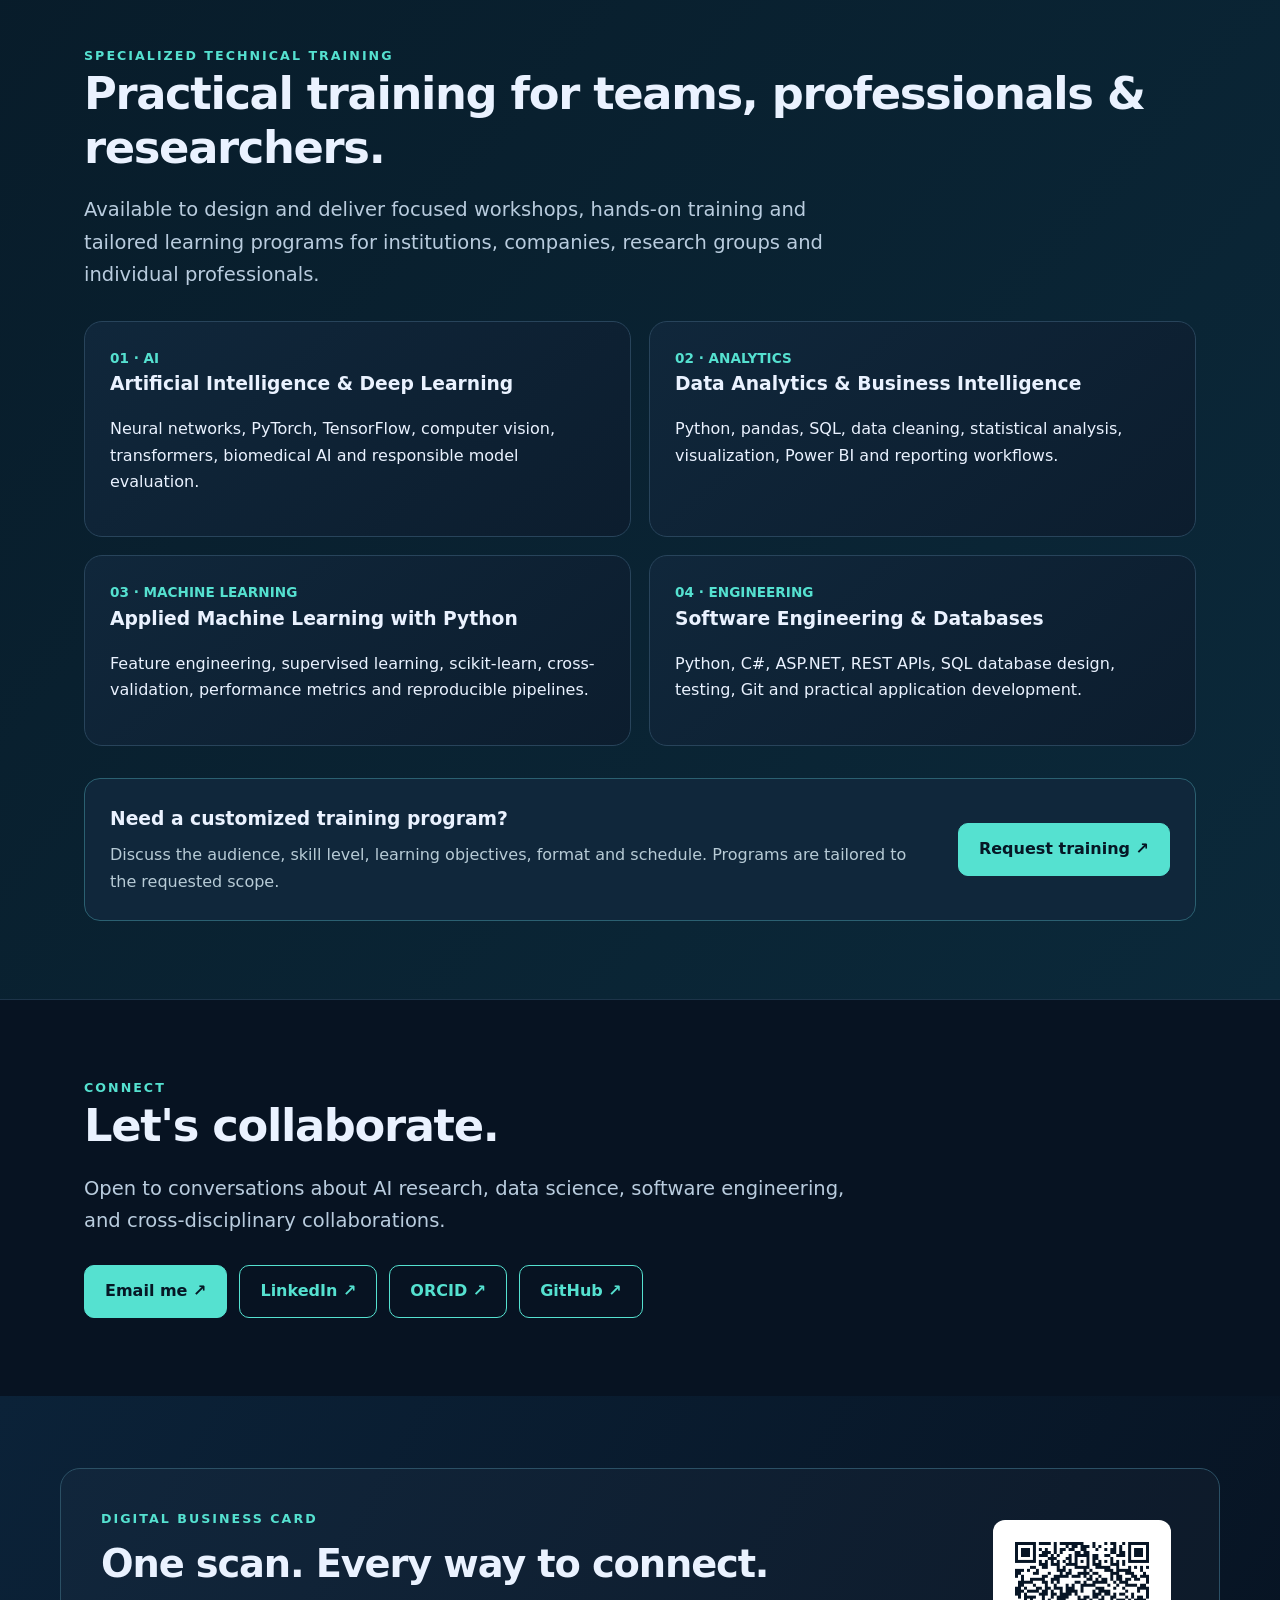
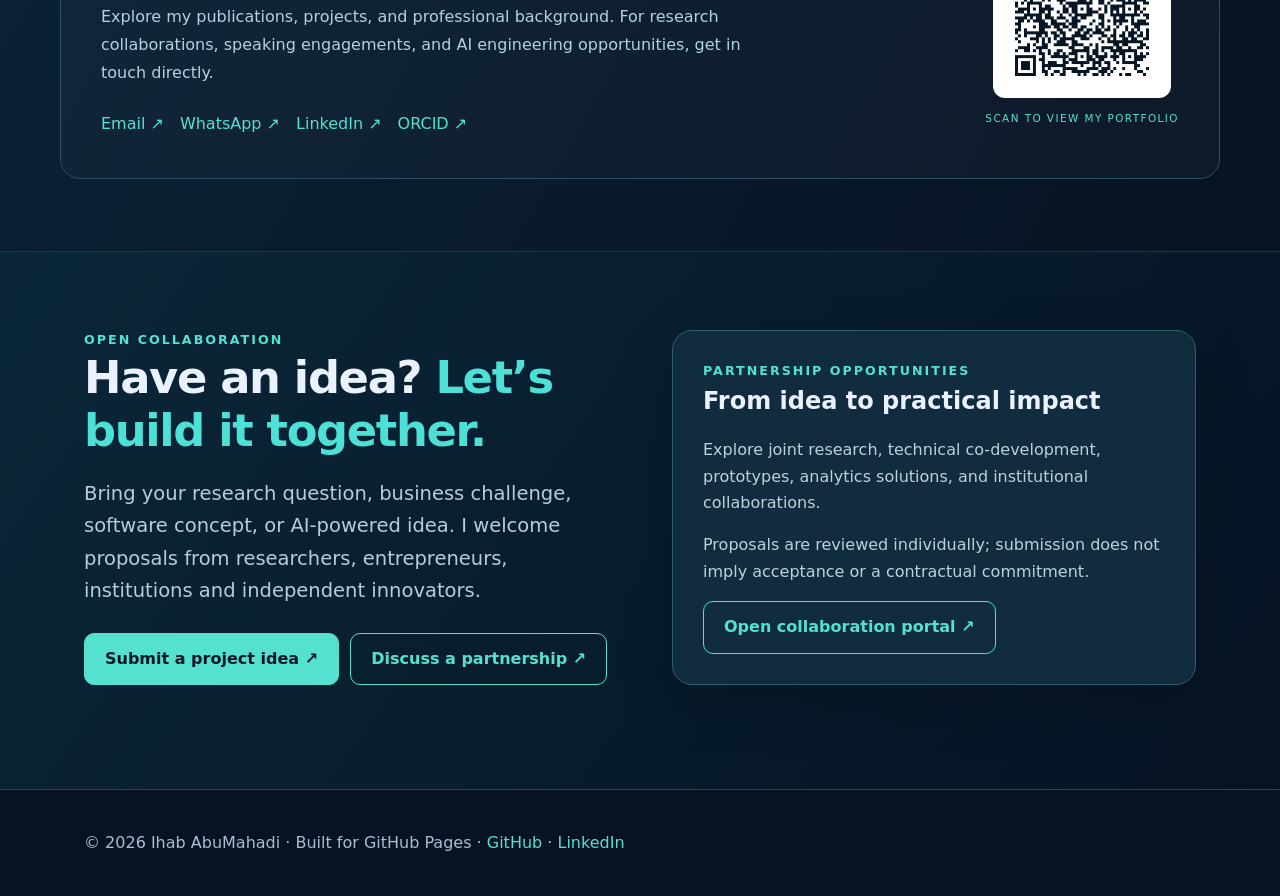
==== commit 31260e9b: "Update index.html" ====
--- a/index.html
+++ b/index.html
@@ -17,8 +17,23 @@
   <h3>Senior System Analyst · Security Systems Software Company</h3>
   <p class="muted">Requirements analysis, workflow improvement, specifications, and stakeholder coordination.</p>
 </div>
+
+<div class="item">
+  <div class="date">2014 – 2016</div>
+  <h3>Senior System Analyst · Security Systems Software Company</h3>
+  <p class="muted">
+    Requirements analysis, workflow improvement,
+    specifications, and stakeholder coordination.
+  </p>
+</div>
+
 <div class="item">
   <div class="date">Feb 2006 – Dec 2013</div>
   <h3>Programmer &amp; Systems Analyst · Digital Tech for Computer and Programming Co.</h3>
-  <p class="muted">Requirements analysis, data collection, SQL Server and Oracle database development, and application programming using Oracle Forms and Windows Forms.</p>
-</div></div></div></section><section class="section"><div class="wrap"><div class="eyebrow">Expertise</div><h2>Technical capabilities</h2><div class="grid"><article class="card"><h3>AI &amp; Machine Learning</h3><p>PyTorch, TensorFlow, transformers, computer vision, multimodal modeling, feature engineering, model evaluation.</p></article><article class="card"><h3>Data &amp; Business Intelligence</h3><p>Python, SQL, R, pandas, NumPy, scikit-learn, Power BI, Tableau, ETL, statistics, reporting automation.</p></article><article class="card"><h3>Software Engineering</h3><p>C#, ASP.NET, Flask, REST APIs, HTML, CSS, JavaScript, Git, Docker, Agile/Scrum.</p></article><article class="card"><h3>Databases</h3><p>SQL Server, MySQL, MariaDB, PostgreSQL, Oracle, relational modeling and query optimization.</p></article><article class="card"><h3>Research Methods</h3><p>Patient-grouped evaluation, data provenance, reproducibility, survival modeling, radiomics, experimental controls.</p></article><article class="card"><h3>Communication &amp; Leadership</h3><p>Stakeholder requirements, technical documentation, mentoring, presentations, cross-functional delivery.</p></article></div></div></section><section class="section" id="education"><div class="wrap"><div class="eyebrow">Learning</div><h2>Education &amp; credentials</h2><div class="grid"><div class="card"><div class="date">In progress · since 2026</div><h3>PhD studies · Biomedical Engineering</h3><p>İzmir Kâtip Çelebi University · AI research focus</p></div><div class="card"><div class="date">2025</div><h3>MSc · Software Engineering &amp; Data Science</h3><p>İzmir Institute of Technology (İYTE)</p></div><div class="card"><div class="date">2017</div><h3>MSc · Business Management &amp; Entrepreneurship</h3><p>Islamic University of Gaza</p></div><div class="card"><div class="date">2010</div><h3>BSc · Information Technology</h3><p>Islamic University of Gaza</p></div><div class="card"><div class="date">2003</div><h3>BSc · Mathematics &amp; Computer Science</h3><p>Islamic University of Gaza</p></div><div class="card"><h3>Professional development</h3><p>Udacity Data Analyst Nanodegree (2024), Google Data Analytics (2021), FAIR Research Data Management (2025), Elements of AI for Business (2025), plus earlier technical training.</p></div></div></div></section><section class="section training-section" id="training"><div class="wrap"><div class="eyebrow">SPECIALIZED TECHNICAL TRAINING</div><h2>Practical training for teams, professionals &amp; researchers.</h2><p class="lead">Available to design and deliver focused workshops, hands-on training and tailored learning programs for institutions, companies, research groups and individual professionals.</p><div class="training-grid"><article class="card"><div class="date">01 · AI</div><h3>Artificial Intelligence &amp; Deep Learning</h3><p>Neural networks, PyTorch, TensorFlow, computer vision, transformers, biomedical AI and responsible model evaluation.</p></article><article class="card"><div class="date">02 · ANALYTICS</div><h3>Data Analytics &amp; Business Intelligence</h3><p>Python, pandas, SQL, data cleaning, statistical analysis, visualization, Power BI and reporting workflows.</p></article><article class="card"><div class="date">03 · MACHINE LEARNING</div><h3>Applied Machine Learning with Python</h3><p>Feature engineering, supervised learning, scikit-learn, cross-validation, performance metrics and reproducible pipelines.</p></article><article class="card"><div class="date">04 · ENGINEERING</div><h3>Software Engineering &amp; Databases</h3><p>Python, C#, ASP.NET, REST APIs, SQL database design, testing, Git and practical application development.</p></article></div><div class="training-cta"><div><h3>Need a customized training program?</h3><p>Discuss the audience, skill level, learning objectives, format and schedule. Programs are tailored to the requested scope.</p></div><a class="btn primary" href="mailto:ihab.mhadi@gmail.com?subject=Specialized%20training%20inquiry">Request training ↗</a></div></div></section><section class="section" id="contact"><div class="wrap"><div class="eyebrow">Connect</div><h2>Let's collaborate.</h2><p class="lead">Open to conversations about AI research, data science, software engineering, and cross-disciplinary collaborations.</p><div class="buttons"><a class="btn primary" href="mailto:ihab.mhadi@gmail.com">Email me ↗</a><a class="btn" href="https://www.linkedin.com/in/ihababumhadi/">LinkedIn ↗</a><a class="btn" href="https://orcid.org/0009-0006-1250-2683">ORCID ↗</a><a class="btn" href="https://github.com/ihabmhadi">GitHub ↗</a></div></div></section><section class="connect-qr"><div class="wrap qr-panel"><div><div class="eyebrow">DIGITAL BUSINESS CARD</div><h2>One scan. Every way to connect.</h2><p>Explore my publications, projects, and professional background. For research collaborations, speaking engagements, and AI engineering opportunities, get in touch directly.</p><div class="qr-links"><a href="mailto:ihab.mhadi@gmail.com">Email ↗</a><a href="https://wa.me/905441870034" rel="noopener" target="_blank">WhatsApp ↗</a><a href="https://www.linkedin.com/in/ihababumhadi/" rel="noopener" target="_blank">LinkedIn ↗</a><a href="https://orcid.org/0009-0006-1250-2683" rel="noopener" target="_blank">ORCID ↗</a></div></div><div class="qr-box"><img alt="QR code linking to Ihab AbuMahadi's portfolio" src="assets/portfolio-qr.png"/><span>SCAN TO VIEW MY PORTFOLIO</span></div></div></section><section class="section collaboration" id="collaborate"><div class="wrap collaboration-layout"><div><div class="eyebrow">OPEN COLLABORATION</div><h2>Have an idea? <em>Let’s build it together.</em></h2><p class="lead">Bring your research question, business challenge, software concept, or AI-powered idea. I welcome proposals from researchers, entrepreneurs, institutions and independent innovators.</p><div class="hero-actions"><a class="btn primary" href="collaborate.html">Submit a project idea ↗</a><a class="btn" href="mailto:ihab.mhadi@gmail.com">Discuss a partnership ↗</a></div></div><div class="idea-panel"><div class="eyebrow">PARTNERSHIP OPPORTUNITIES</div><h3>From idea to practical impact</h3><p>Explore joint research, technical co-development, prototypes, analytics solutions, and institutional collaborations.</p><p>Proposals are reviewed individually; submission does not imply acceptance or a contractual commitment.</p><a class="btn" href="collaborate.html">Open collaboration portal ↗</a></div></div></section></main><footer class="footer"><div class="wrap">© 2026 Ihab AbuMahadi · Built for GitHub Pages · <a href="https://github.com/ihabmhadi">GitHub</a> · <a href="https://www.linkedin.com/in/ihababumhadi/">LinkedIn</a></div></footer><script src="script.js"></script></body></html>
+  <p class="muted">
+    Requirements analysis, data collection, SQL Server
+    and Oracle database development, and application
+    programming using Oracle Forms and Windows Forms.
+  </p>
+</div>
+</div></div></section><section class="section"><div class="wrap"><div class="eyebrow">Expertise</div><h2>Technical capabilities</h2><div class="grid"><article class="card"><h3>AI &amp; Machine Learning</h3><p>PyTorch, TensorFlow, transformers, computer vision, multimodal modeling, feature engineering, model evaluation.</p></article><article class="card"><h3>Data &amp; Business Intelligence</h3><p>Python, SQL, R, pandas, NumPy, scikit-learn, Power BI, Tableau, ETL, statistics, reporting automation.</p></article><article class="card"><h3>Software Engineering</h3><p>C#, ASP.NET, Flask, REST APIs, HTML, CSS, JavaScript, Git, Docker, Agile/Scrum.</p></article><article class="card"><h3>Databases</h3><p>SQL Server, MySQL, MariaDB, PostgreSQL, Oracle, relational modeling and query optimization.</p></article><article class="card"><h3>Research Methods</h3><p>Patient-grouped evaluation, data provenance, reproducibility, survival modeling, radiomics, experimental controls.</p></article><article class="card"><h3>Communication &amp; Leadership</h3><p>Stakeholder requirements, technical documentation, mentoring, presentations, cross-functional delivery.</p></article></div></div></section><section class="section" id="education"><div class="wrap"><div class="eyebrow">Learning</div><h2>Education &amp; credentials</h2><div class="grid"><div class="card"><div class="date">In progress · since 2026</div><h3>PhD studies · Biomedical Engineering</h3><p>İzmir Kâtip Çelebi University · AI research focus</p></div><div class="card"><div class="date">2025</div><h3>MSc · Software Engineering &amp; Data Science</h3><p>İzmir Institute of Technology (İYTE)</p></div><div class="card"><div class="date">2017</div><h3>MSc · Business Management &amp; Entrepreneurship</h3><p>Islamic University of Gaza</p></div><div class="card"><div class="date">2010</div><h3>BSc · Information Technology</h3><p>Islamic University of Gaza</p></div><div class="card"><div class="date">2003</div><h3>BSc · Mathematics &amp; Computer Science</h3><p>Islamic University of Gaza</p></div><div class="card"><h3>Professional development</h3><p>Udacity Data Analyst Nanodegree (2024), Google Data Analytics (2021), FAIR Research Data Management (2025), Elements of AI for Business (2025), plus earlier technical training.</p></div></div></div></section><section class="section training-section" id="training"><div class="wrap"><div class="eyebrow">SPECIALIZED TECHNICAL TRAINING</div><h2>Practical training for teams, professionals &amp; researchers.</h2><p class="lead">Available to design and deliver focused workshops, hands-on training and tailored learning programs for institutions, companies, research groups and individual professionals.</p><div class="training-grid"><article class="card"><div class="date">01 · AI</div><h3>Artificial Intelligence &amp; Deep Learning</h3><p>Neural networks, PyTorch, TensorFlow, computer vision, transformers, biomedical AI and responsible model evaluation.</p></article><article class="card"><div class="date">02 · ANALYTICS</div><h3>Data Analytics &amp; Business Intelligence</h3><p>Python, pandas, SQL, data cleaning, statistical analysis, visualization, Power BI and reporting workflows.</p></article><article class="card"><div class="date">03 · MACHINE LEARNING</div><h3>Applied Machine Learning with Python</h3><p>Feature engineering, supervised learning, scikit-learn, cross-validation, performance metrics and reproducible pipelines.</p></article><article class="card"><div class="date">04 · ENGINEERING</div><h3>Software Engineering &amp; Databases</h3><p>Python, C#, ASP.NET, REST APIs, SQL database design, testing, Git and practical application development.</p></article></div><div class="training-cta"><div><h3>Need a customized training program?</h3><p>Discuss the audience, skill level, learning objectives, format and schedule. Programs are tailored to the requested scope.</p></div><a class="btn primary" href="mailto:ihab.mhadi@gmail.com?subject=Specialized%20training%20inquiry">Request training ↗</a></div></div></section><section class="section" id="contact"><div class="wrap"><div class="eyebrow">Connect</div><h2>Let's collaborate.</h2><p class="lead">Open to conversations about AI research, data science, software engineering, and cross-disciplinary collaborations.</p><div class="buttons"><a class="btn primary" href="mailto:ihab.mhadi@gmail.com">Email me ↗</a><a class="btn" href="https://www.linkedin.com/in/ihababumhadi/">LinkedIn ↗</a><a class="btn" href="https://orcid.org/0009-0006-1250-2683">ORCID ↗</a><a class="btn" href="https://github.com/ihabmhadi">GitHub ↗</a></div></div></section><section class="connect-qr"><div class="wrap qr-panel"><div><div class="eyebrow">DIGITAL BUSINESS CARD</div><h2>One scan. Every way to connect.</h2><p>Explore my publications, projects, and professional background. For research collaborations, speaking engagements, and AI engineering opportunities, get in touch directly.</p><div class="qr-links"><a href="mailto:ihab.mhadi@gmail.com">Email ↗</a><a href="https://wa.me/905441870034" rel="noopener" target="_blank">WhatsApp ↗</a><a href="https://www.linkedin.com/in/ihababumhadi/" rel="noopener" target="_blank">LinkedIn ↗</a><a href="https://orcid.org/0009-0006-1250-2683" rel="noopener" target="_blank">ORCID ↗</a></div></div><div class="qr-box"><img alt="QR code linking to Ihab AbuMahadi's portfolio" src="assets/portfolio-qr.png"/><span>SCAN TO VIEW MY PORTFOLIO</span></div></div></section><section class="section collaboration" id="collaborate"><div class="wrap collaboration-layout"><div><div class="eyebrow">OPEN COLLABORATION</div><h2>Have an idea? <em>Let’s build it together.</em></h2><p class="lead">Bring your research question, business challenge, software concept, or AI-powered idea. I welcome proposals from researchers, entrepreneurs, institutions and independent innovators.</p><div class="hero-actions"><a class="btn primary" href="collaborate.html">Submit a project idea ↗</a><a class="btn" href="mailto:ihab.mhadi@gmail.com">Discuss a partnership ↗</a></div></div><div class="idea-panel"><div class="eyebrow">PARTNERSHIP OPPORTUNITIES</div><h3>From idea to practical impact</h3><p>Explore joint research, technical co-development, prototypes, analytics solutions, and institutional collaborations.</p><p>Proposals are reviewed individually; submission does not imply acceptance or a contractual commitment.</p><a class="btn" href="collaborate.html">Open collaboration portal ↗</a></div></div></section></main><footer class="footer"><div class="wrap">© 2026 Ihab AbuMahadi · Built for GitHub Pages · <a href="https://github.com/ihabmhadi">GitHub</a> · <a href="https://www.linkedin.com/in/ihababumhadi/">LinkedIn</a></div></footer><script src="script.js"></script></body></html>
